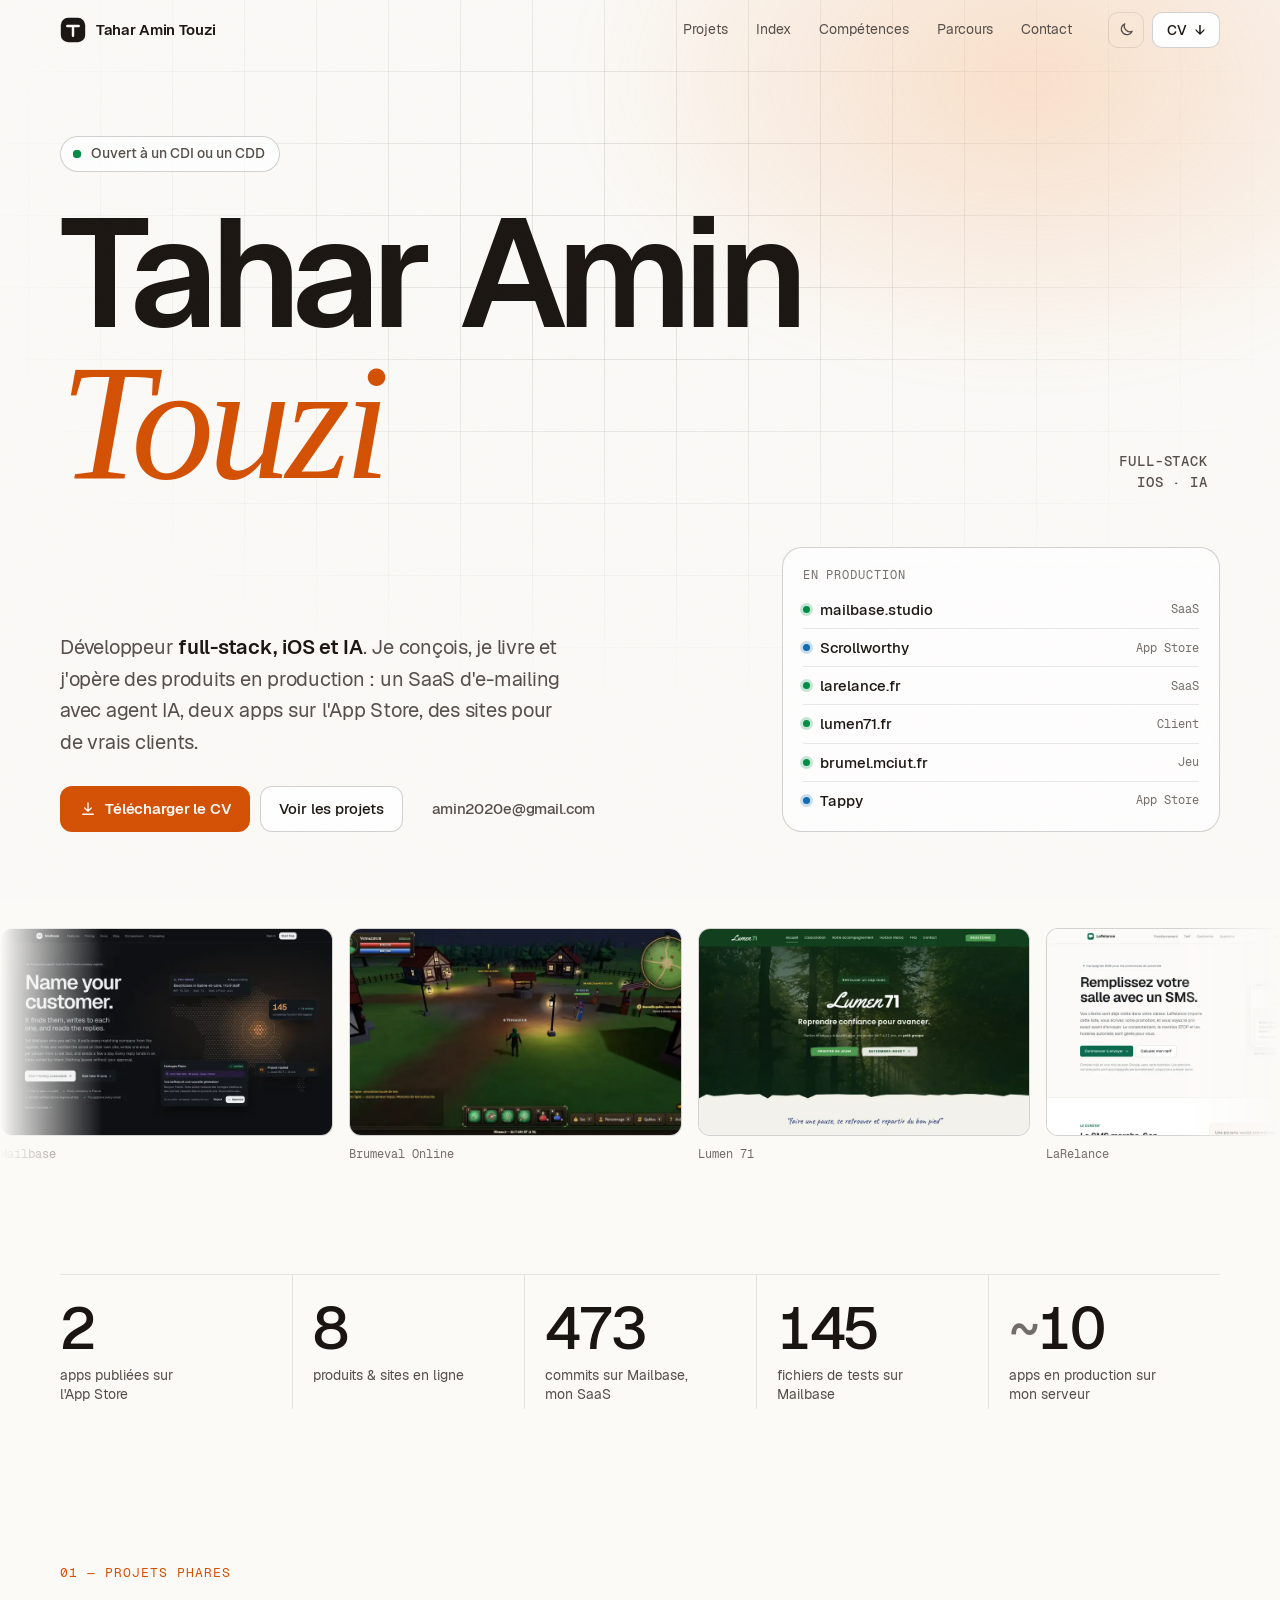
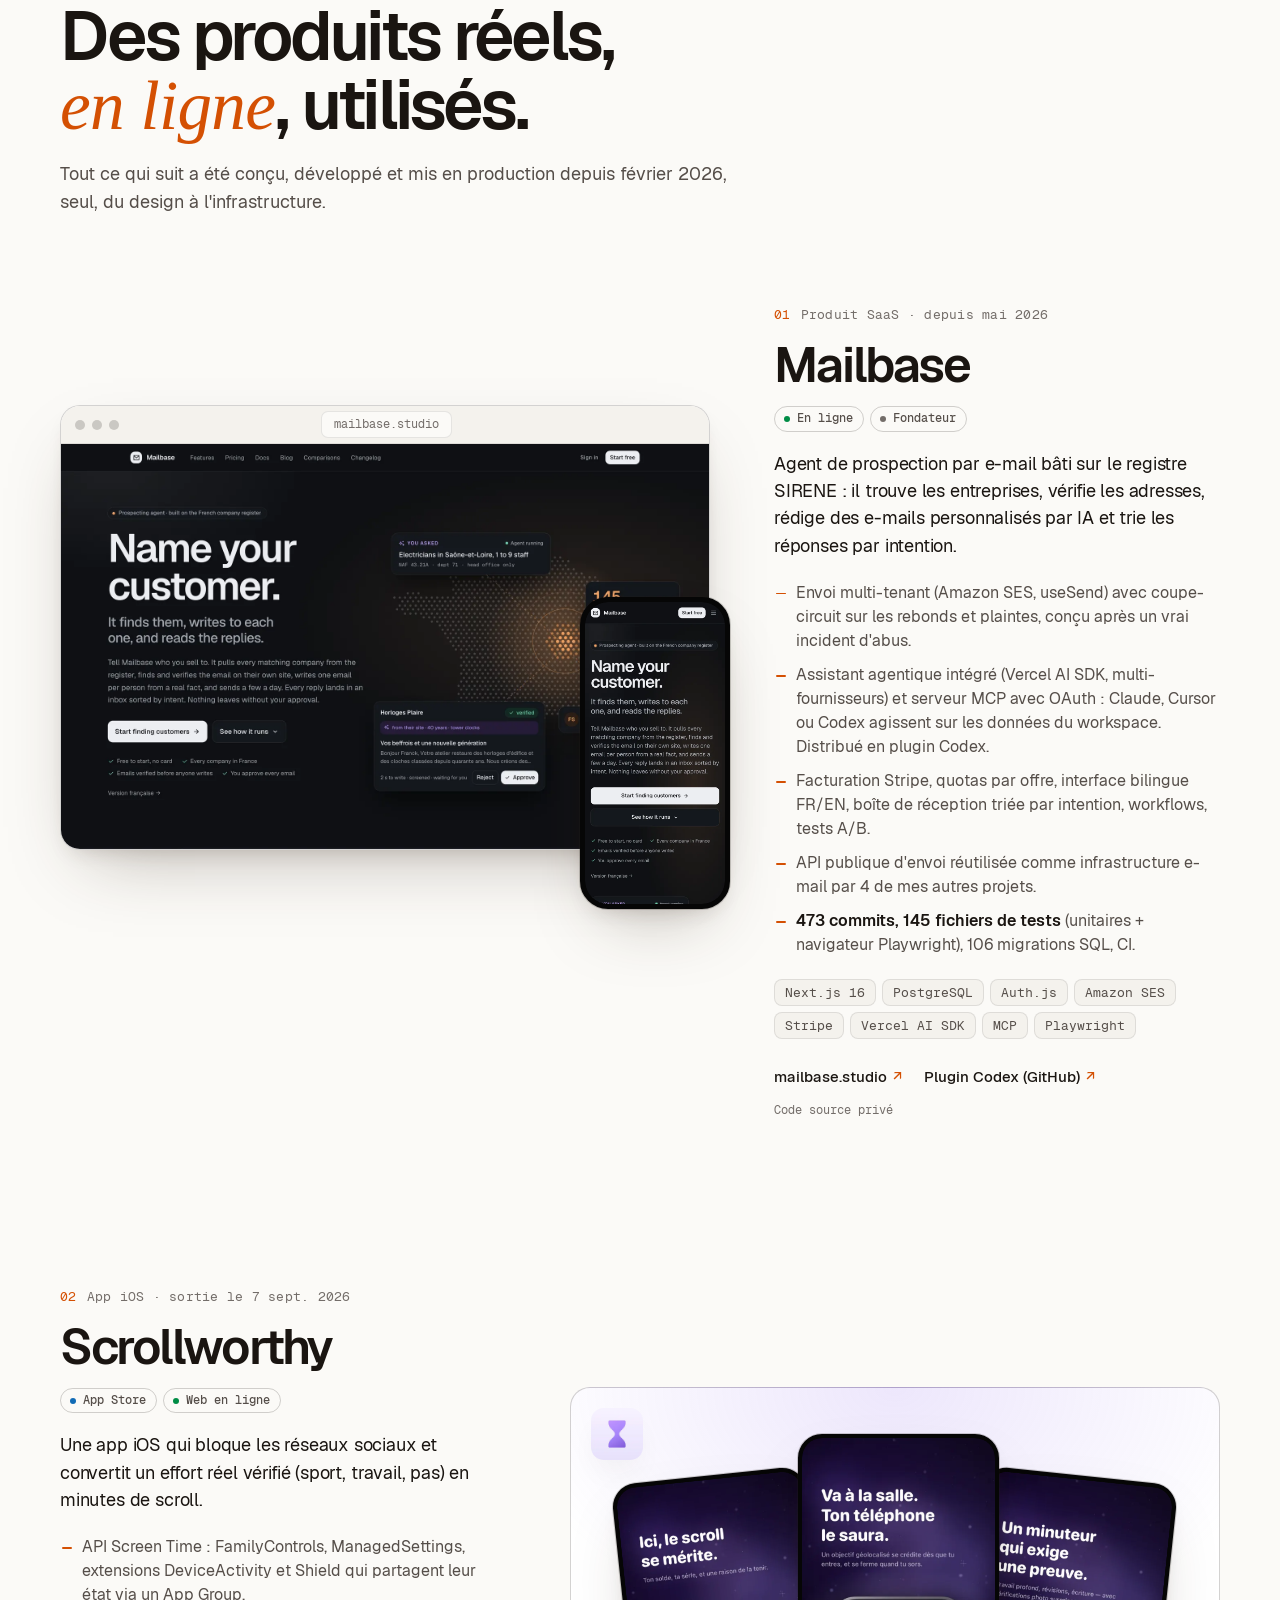
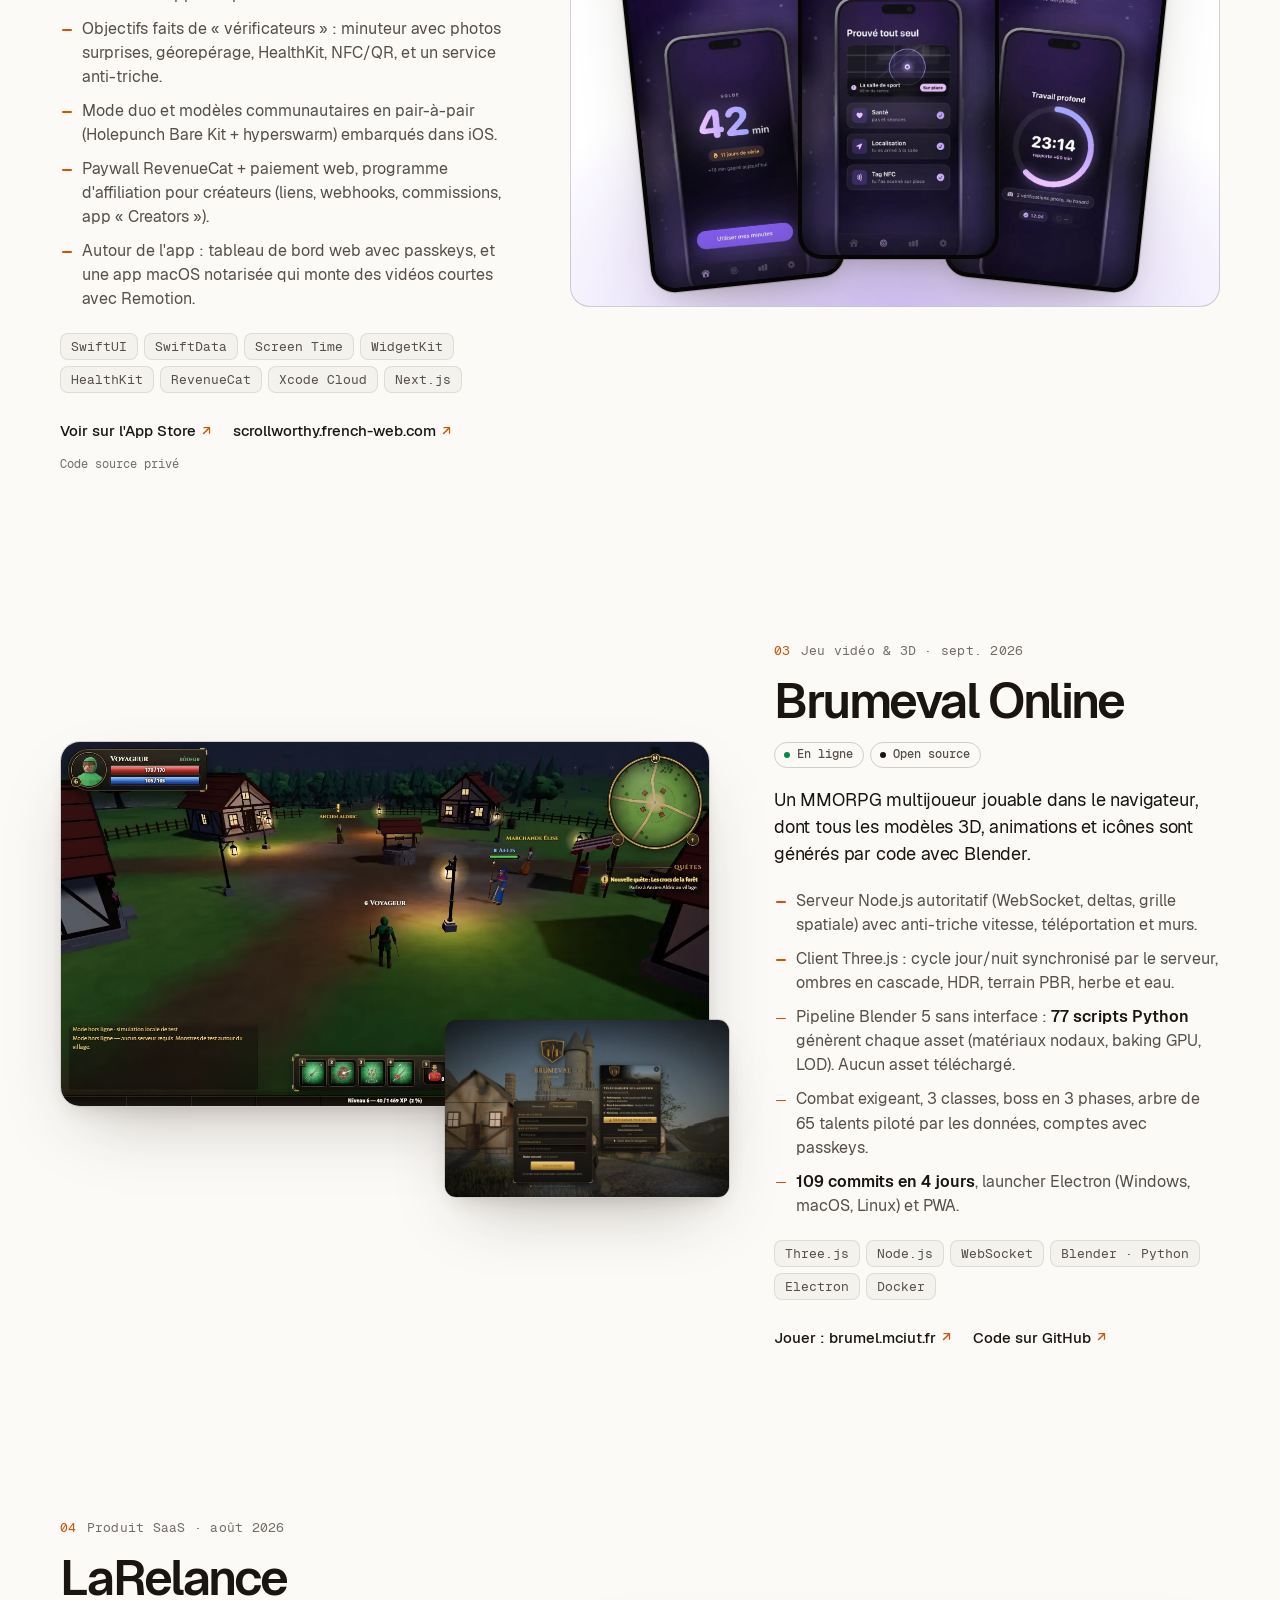
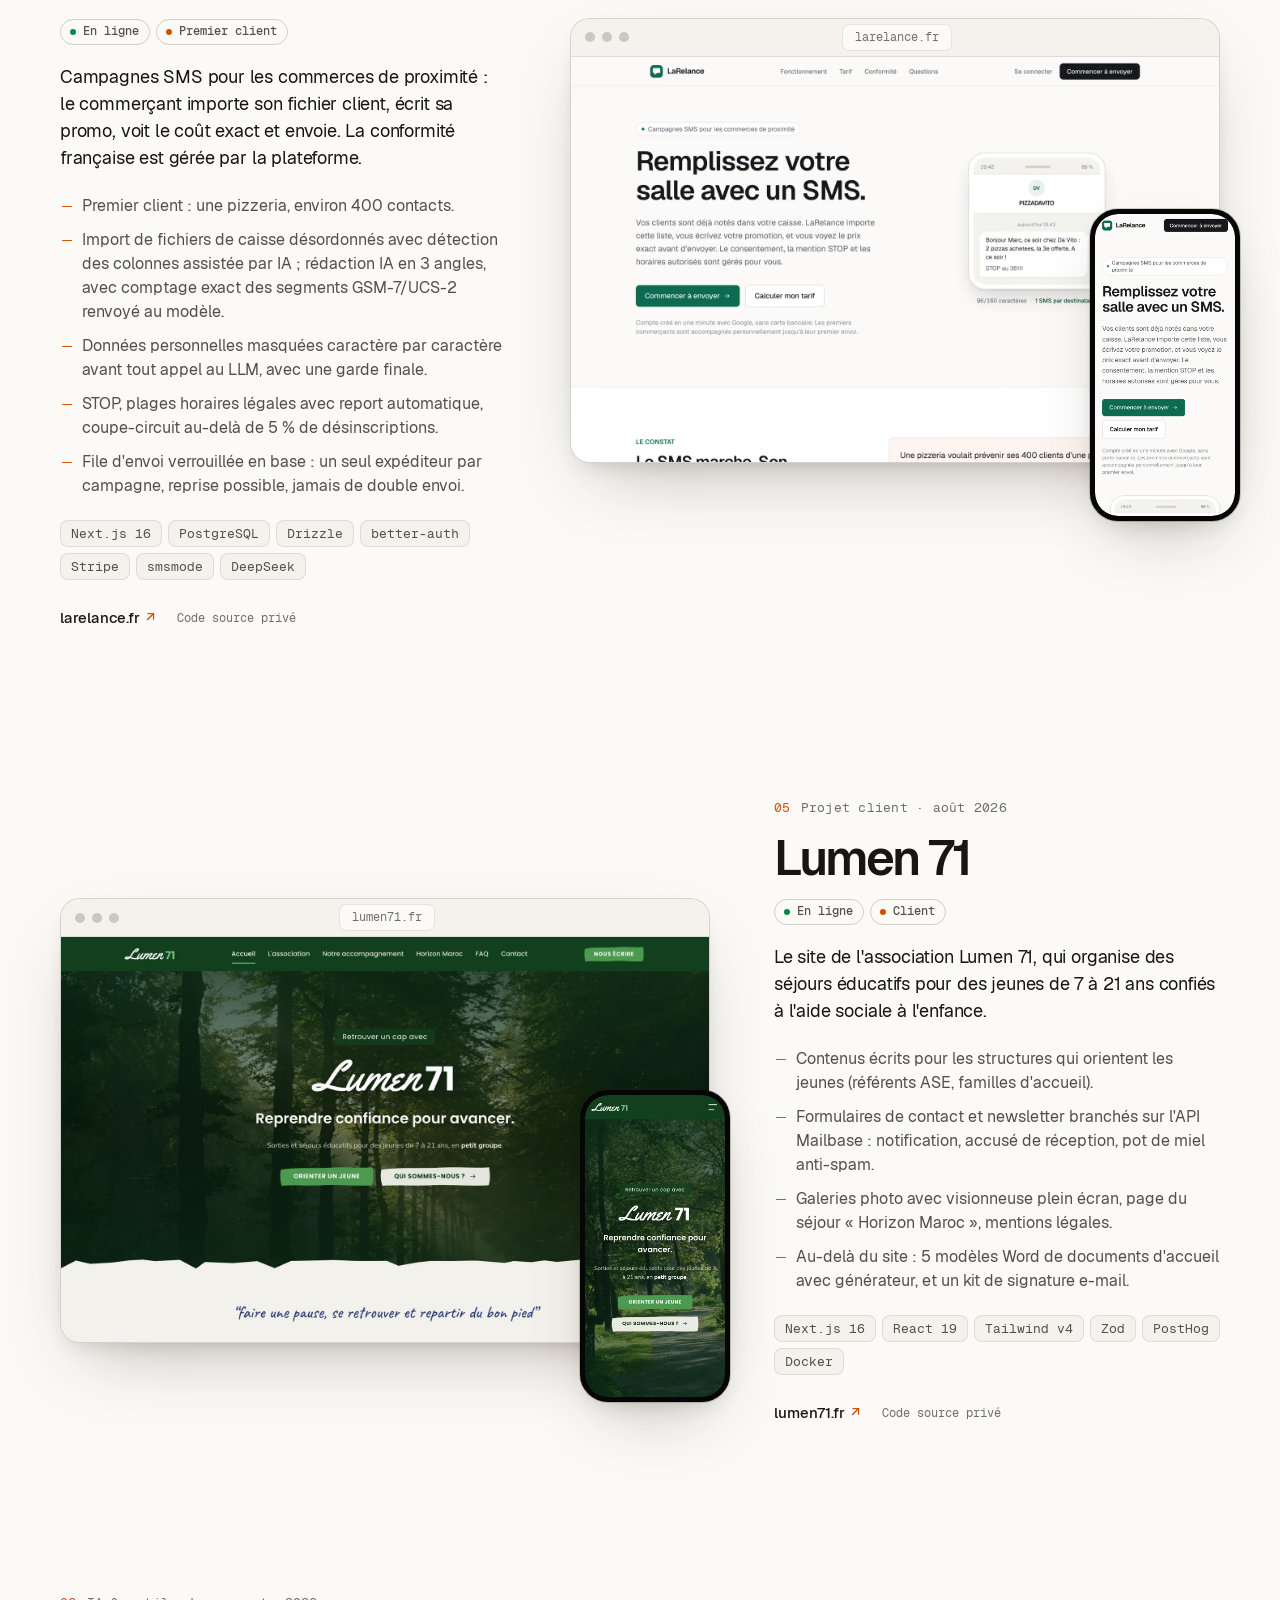
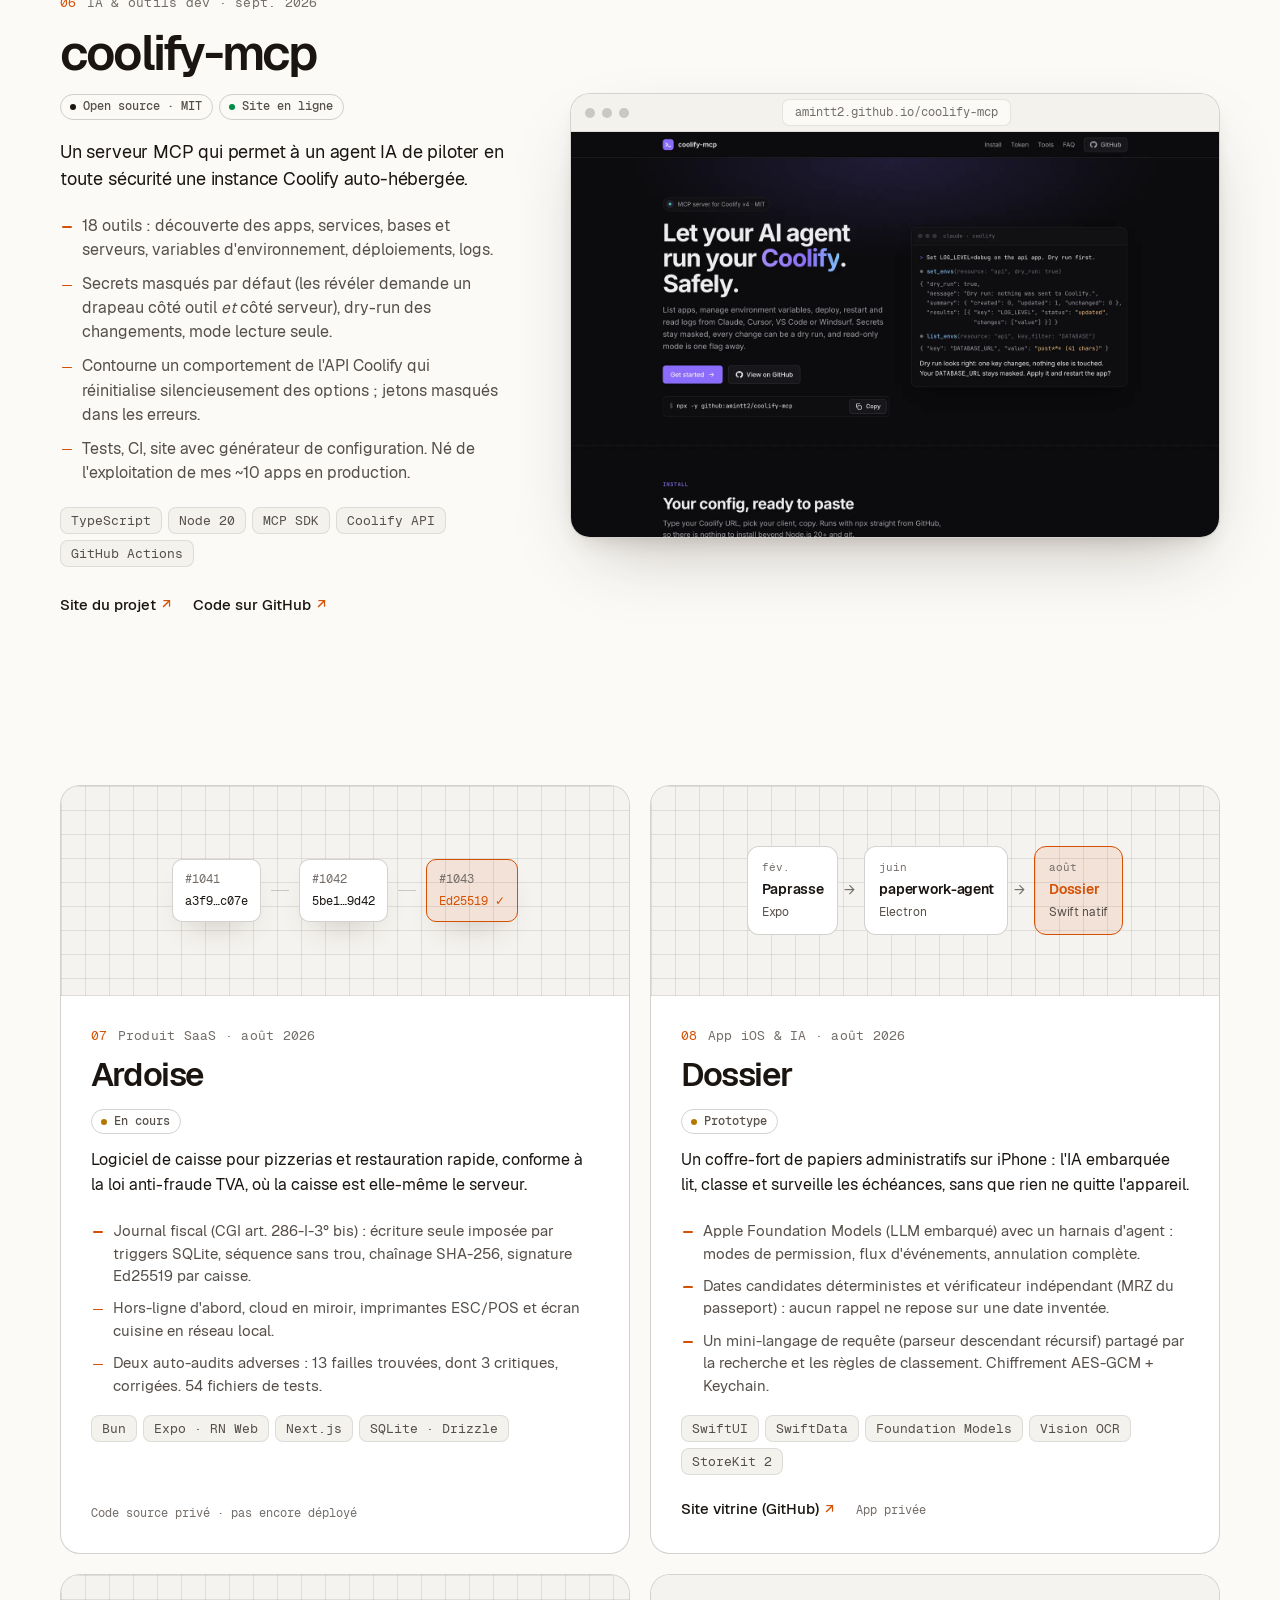
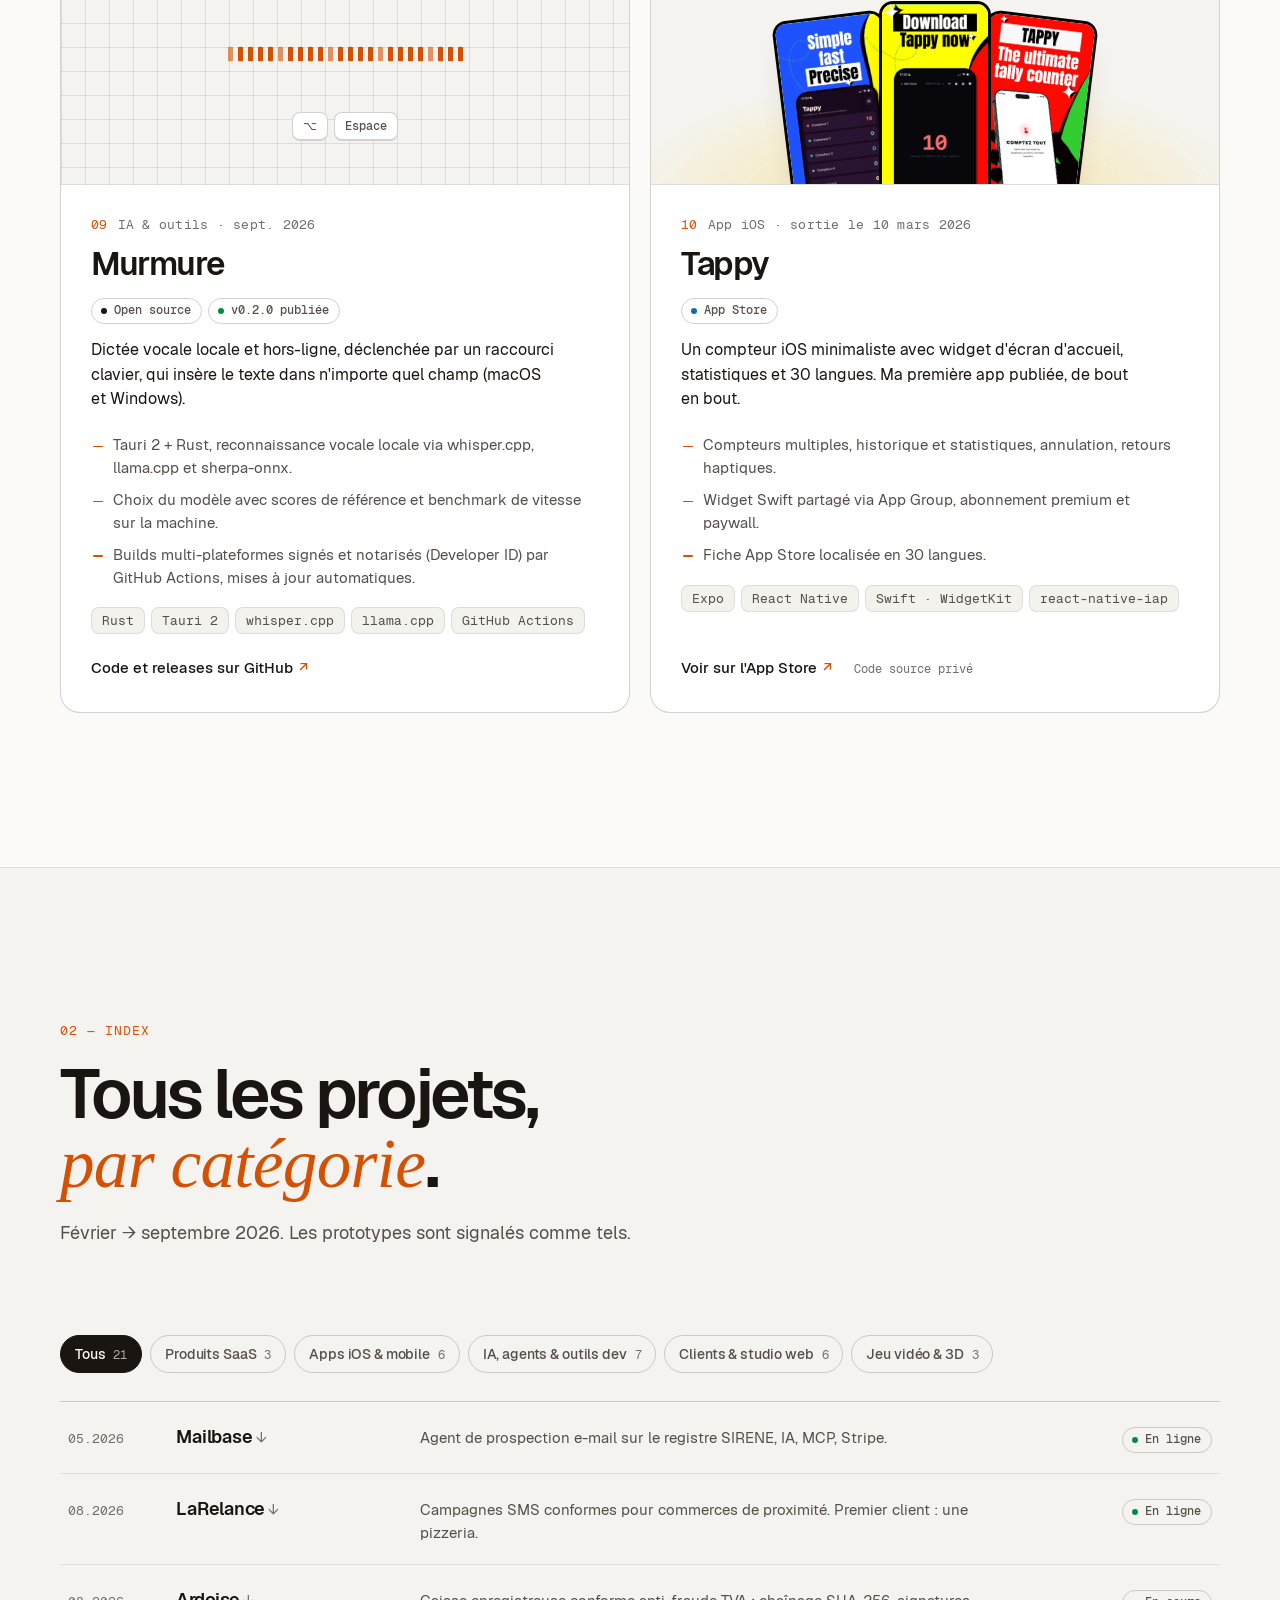
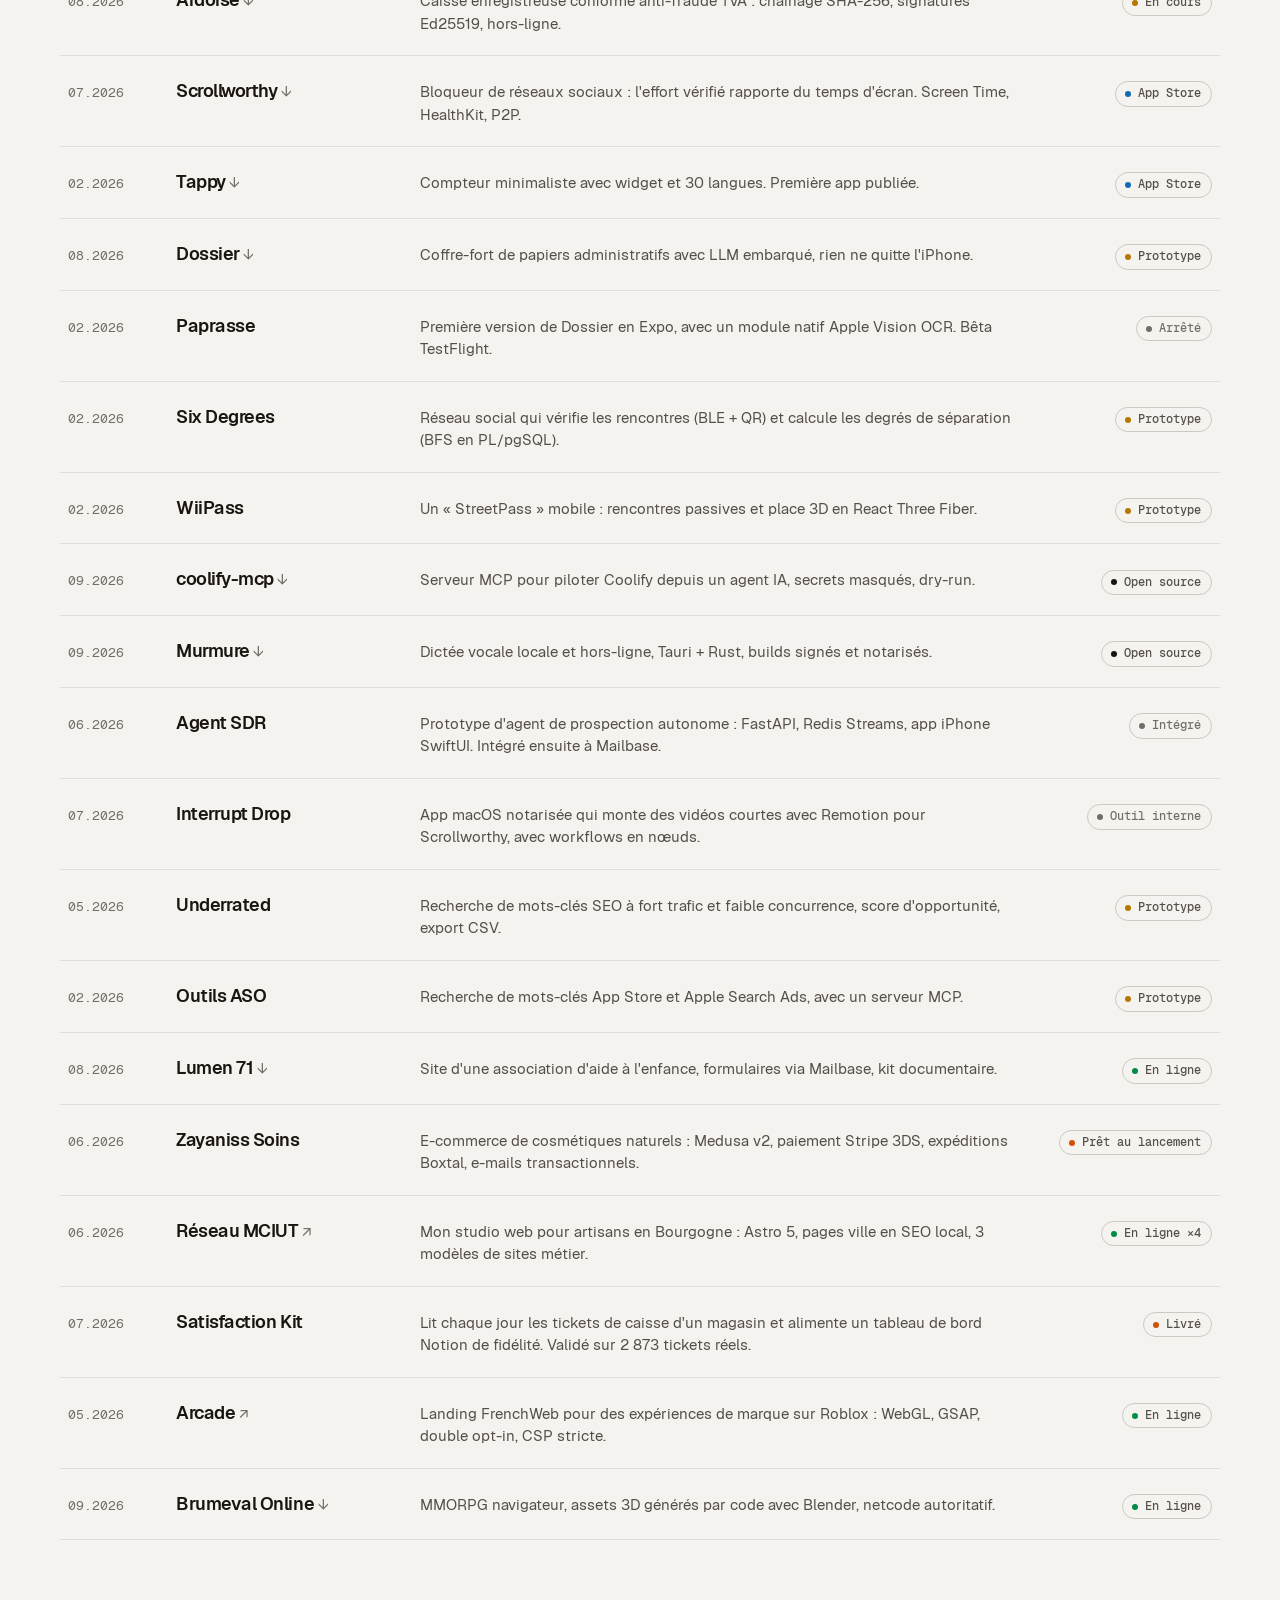
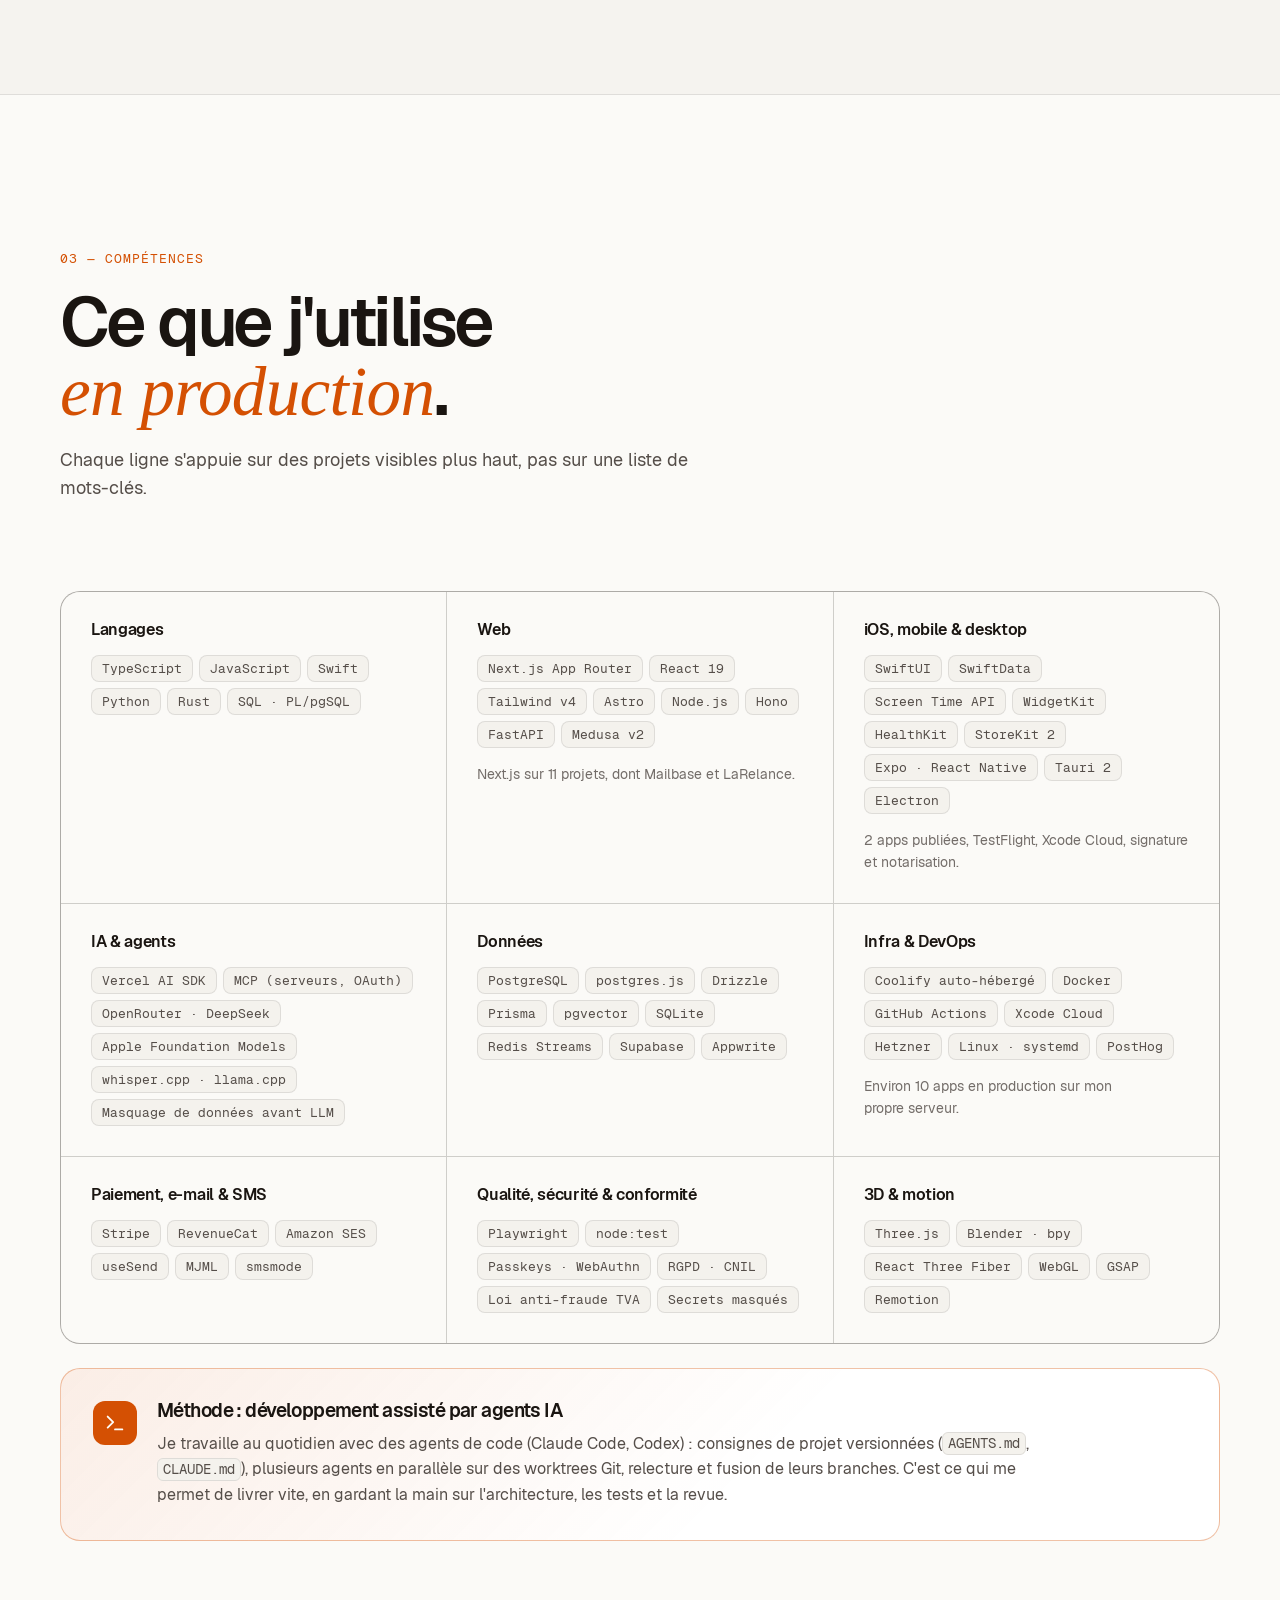
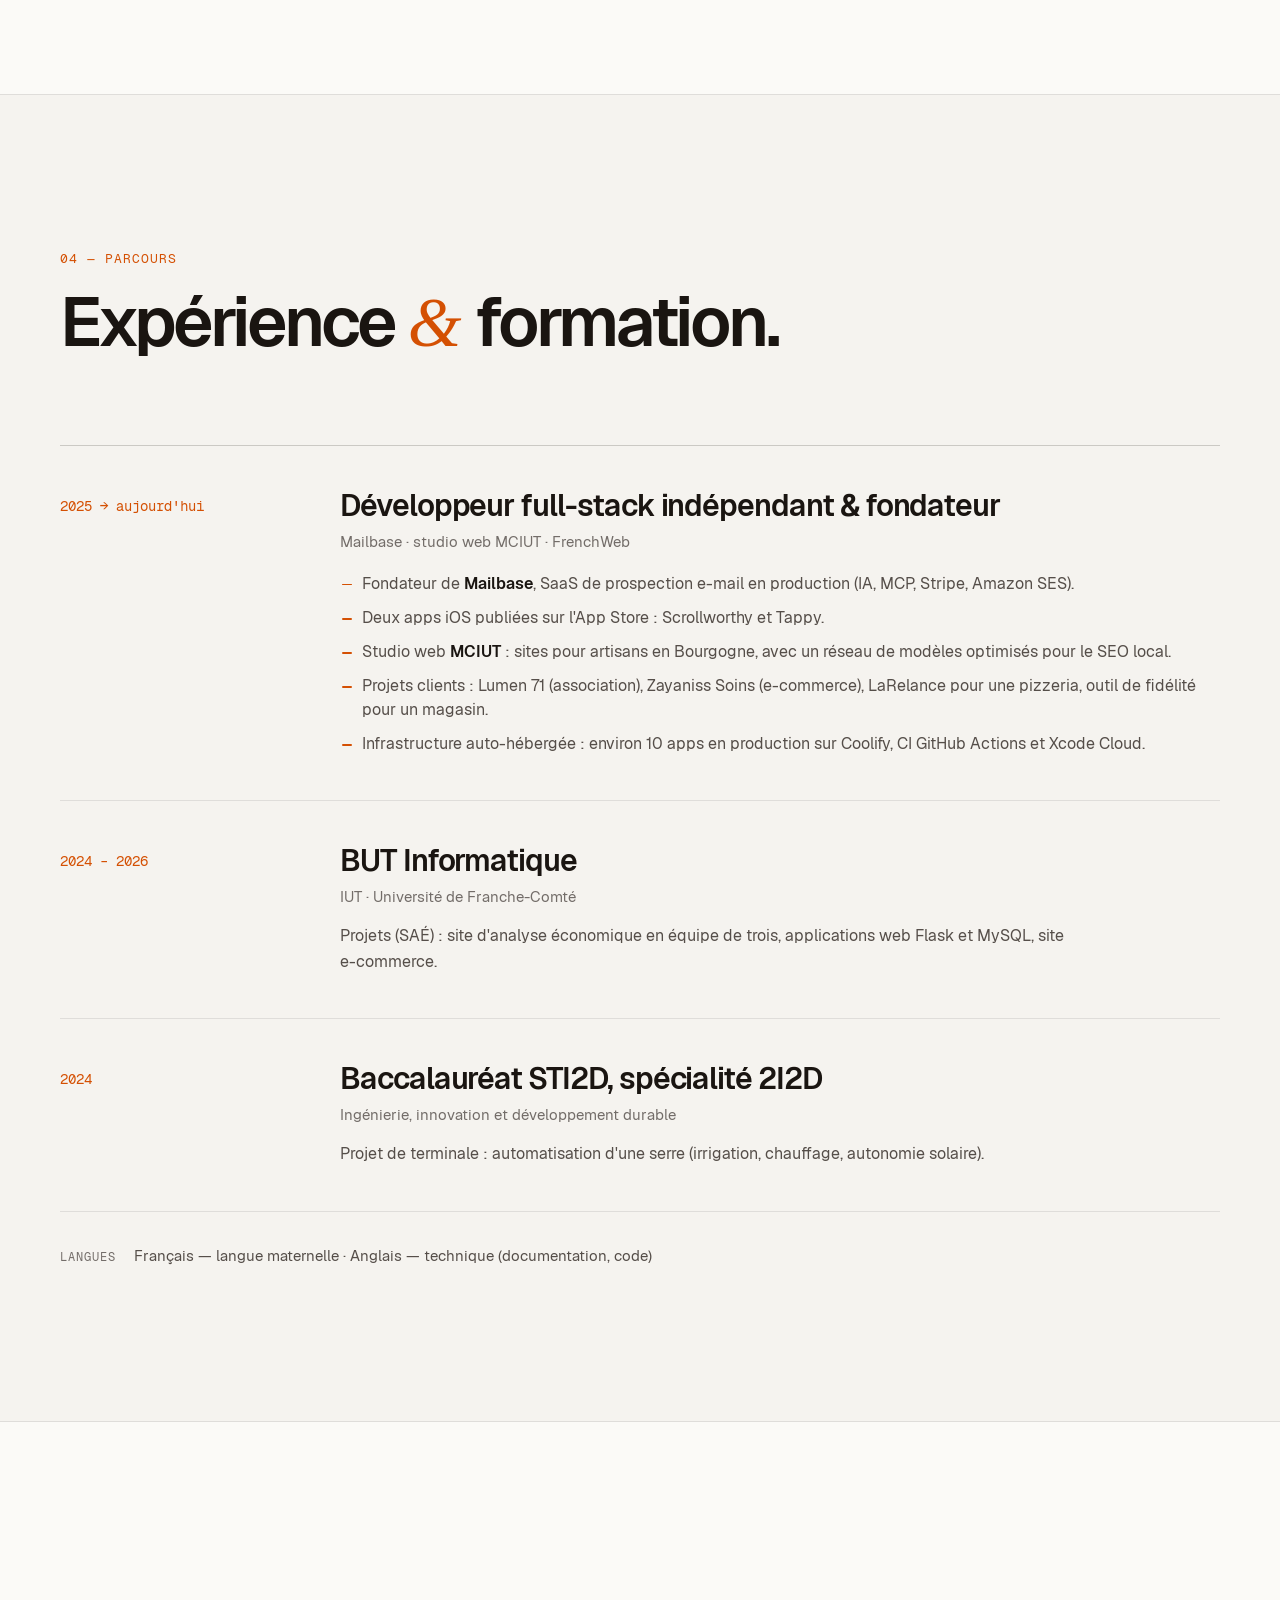
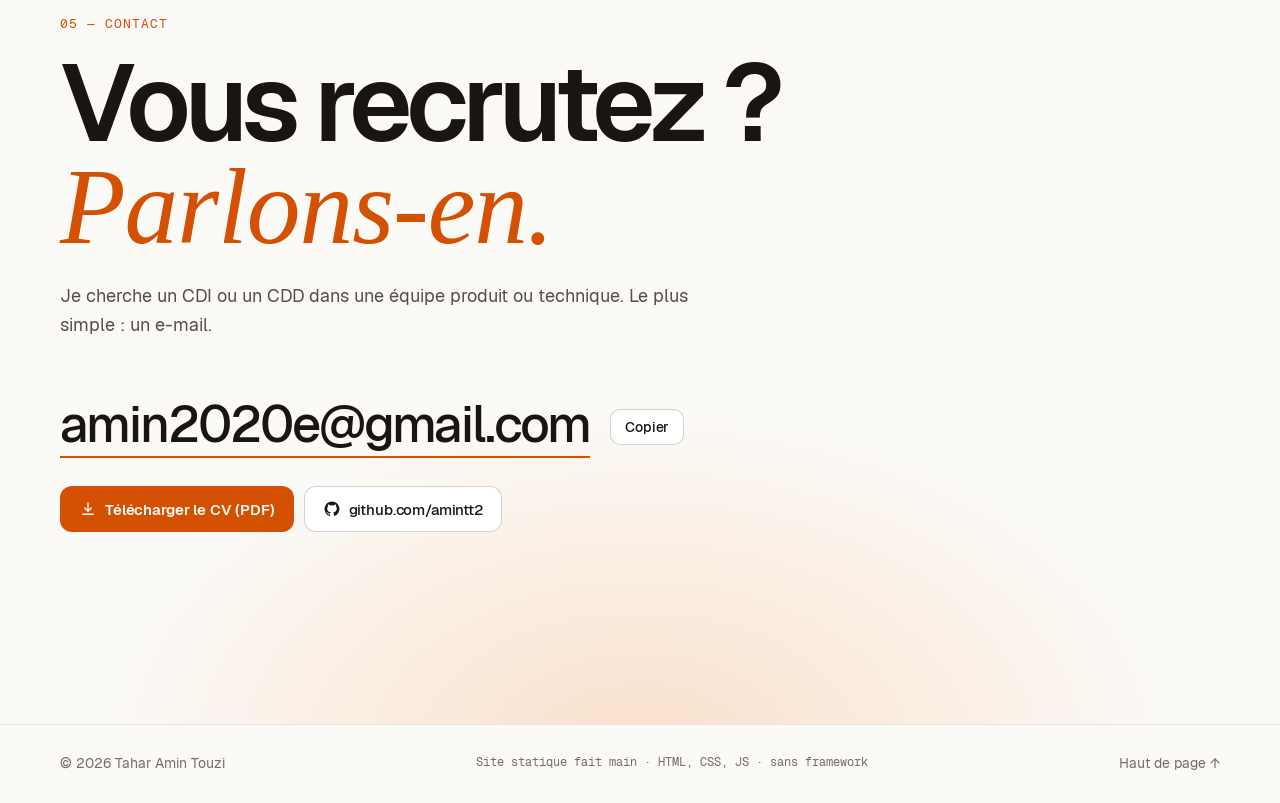
==== index.html @ 03518a91 "Portfolio statique et CV PDF de Tahar Amin Touzi Site une page (HTML/CSS/JS sans framework) : hero, " ====
<!doctype html>
<html lang="fr">
<head>
  <meta charset="utf-8">
  <meta name="viewport" content="width=device-width, initial-scale=1, viewport-fit=cover">
  <title>Tahar Amin Touzi — Développeur Full-Stack · iOS · IA</title>
  <meta name="description" content="Développeur full-stack, iOS et IA. Un SaaS en production (Mailbase), deux apps sur l'App Store, des sites clients en ligne. Ouvert à un CDI ou un CDD.">
  <link rel="canonical" href="https://tahar.french-web.com/">
  <meta name="author" content="Tahar Amin Touzi">
  <meta name="color-scheme" content="dark light">
  <meta name="theme-color" content="#0f0e0d" media="(prefers-color-scheme: dark)">
  <meta name="theme-color" content="#fbfaf7" media="(prefers-color-scheme: light)">

  <meta property="og:type" content="profile">
  <meta property="og:locale" content="fr_FR">
  <meta property="og:site_name" content="Tahar Amin Touzi">
  <meta property="og:title" content="Tahar Amin Touzi — Développeur Full-Stack · iOS · IA">
  <meta property="og:description" content="Un SaaS en production, deux apps sur l'App Store, des sites clients en ligne. Ouvert à un CDI ou un CDD.">
  <meta property="og:url" content="https://tahar.french-web.com/">
  <meta property="og:image" content="https://tahar.french-web.com/assets/og.png">
  <meta property="og:image:width" content="1200">
  <meta property="og:image:height" content="630">
  <meta property="og:image:alt" content="Tahar Amin Touzi, développeur full-stack, iOS et IA">
  <meta property="profile:first_name" content="Tahar Amin">
  <meta property="profile:last_name" content="Touzi">
  <meta name="twitter:card" content="summary_large_image">
  <meta name="twitter:title" content="Tahar Amin Touzi — Développeur Full-Stack · iOS · IA">
  <meta name="twitter:description" content="Un SaaS en production, deux apps sur l'App Store, des sites clients en ligne.">
  <meta name="twitter:image" content="https://tahar.french-web.com/assets/og.png">

  <link rel="icon" href="assets/favicon.svg" type="image/svg+xml">
  <link rel="apple-touch-icon" href="assets/apple-touch-icon.png">

  <link rel="preload" href="assets/fonts/Geist-SemiBold.woff2" as="font" type="font/woff2" crossorigin>
  <link rel="preload" href="assets/fonts/Geist-Regular.woff2" as="font" type="font/woff2" crossorigin>
  <link rel="preload" href="assets/fonts/InstrumentSerif-Italic.woff2" as="font" type="font/woff2" crossorigin>
  <link rel="stylesheet" href="assets/css/style.css">

  <script>
    // Thème : préférence mémorisée (facultative), sinon celle du système.
    (function () {
      try { var t = localStorage.getItem('theme'); if (t === 'light' || t === 'dark') document.documentElement.dataset.theme = t; } catch (e) {}
      document.documentElement.classList.add('js');
    })();
  </script>

  <script type="application/ld+json">
  {
    "@context": "https://schema.org",
    "@type": "Person",
    "name": "Tahar Amin Touzi",
    "jobTitle": "Développeur Full-Stack · iOS · IA",
    "url": "https://tahar.french-web.com/",
    "email": "mailto:amin2020e@gmail.com",
    "image": "https://tahar.french-web.com/assets/og.png",
    "sameAs": ["https://github.com/amintt2"],
    "alumniOf": { "@type": "CollegeOrUniversity", "name": "Université de Franche-Comté" },
    "knowsLanguage": ["fr", "en"],
    "knowsAbout": ["Next.js", "React", "TypeScript", "SwiftUI", "iOS", "PostgreSQL", "Model Context Protocol", "LLM", "Rust", "Tauri", "Three.js", "Stripe", "Docker", "Coolify"]
  }
  </script>
</head>
<body>
  <a class="skip-link" href="#main">Aller au contenu</a>

  <header class="nav" id="top">
    <div class="nav-inner">
      <a class="brand" href="#top" aria-label="Tahar Amin Touzi — haut de page">
        <svg class="brand-mark" viewBox="0 0 32 32" aria-hidden="true"><rect x="1" y="1" width="30" height="30" rx="9"/><path d="M9 11h14M16 11v12"/></svg>
        <span class="brand-name">Tahar Amin Touzi</span>
      </a>
      <nav class="nav-links" aria-label="Navigation principale">
        <a href="#projets">Projets</a>
        <a href="#index">Index</a>
        <a href="#competences">Compétences</a>
        <a href="#parcours">Parcours</a>
        <a href="#contact">Contact</a>
      </nav>
      <div class="nav-actions">
        <button class="icon-btn theme-toggle" type="button" aria-label="Changer de thème" title="Changer de thème">
          <svg class="i-sun" viewBox="0 0 24 24" aria-hidden="true"><circle cx="12" cy="12" r="4"/><path d="M12 2v2M12 20v2M4.9 4.9l1.4 1.4M17.7 17.7l1.4 1.4M2 12h2M20 12h2M4.9 19.1l1.4-1.4M17.7 6.3l1.4-1.4"/></svg>
          <svg class="i-moon" viewBox="0 0 24 24" aria-hidden="true"><path d="M20 14.5A8 8 0 0 1 9.5 4a8 8 0 1 0 10.5 10.5Z"/></svg>
        </button>
        <a class="btn btn-small" href="Tahar-Amin-Touzi-CV.pdf" download>CV <span aria-hidden="true">↓</span></a>
      </div>
    </div>
  </header>

  <main id="main">
    <!-- ============ HERO ============ -->
    <section class="hero" aria-labelledby="hero-title">
      <div class="hero-bg" aria-hidden="true"><div class="hero-grid"></div><div class="hero-glow"></div></div>
      <div class="wrap">
        <p class="eyebrow reveal"><span class="pulse" aria-hidden="true"></span> Ouvert à un CDI ou un CDD</p>
        <h1 class="hero-title" id="hero-title">
          <span class="line"><span class="word">Tahar</span> <span class="word">Amin</span></span>
          <span class="line"><span class="word serif">Touzi</span><span class="hero-role word" aria-hidden="true">Full-Stack<br>iOS · IA</span></span>
        </h1>
        <div class="hero-bottom">
          <div class="hero-copy reveal">
            <p class="lead">Développeur <strong>full-stack, iOS et IA</strong>. Je conçois, je livre et j'opère des produits en production&nbsp;: un SaaS d'e-mailing avec agent IA, deux apps sur l'App&nbsp;Store, des sites pour de vrais clients.</p>
            <div class="cta-row">
              <a class="btn btn-primary" href="Tahar-Amin-Touzi-CV.pdf" download>
                <svg viewBox="0 0 24 24" aria-hidden="true"><path d="M12 4v11m0 0-4.5-4.5M12 15l4.5-4.5M5 19h14"/></svg>
                Télécharger le CV
              </a>
              <a class="btn" href="#projets">Voir les projets</a>
              <a class="btn btn-ghost" href="mailto:amin2020e@gmail.com">amin2020e@gmail.com</a>
            </div>
          </div>
          <aside class="now-card reveal" aria-label="En production actuellement">
            <p class="now-title mono">En production</p>
            <ul class="now-list">
              <li><span class="dot dot-live" aria-hidden="true"></span><a href="https://mailbase.studio" target="_blank" rel="noopener">mailbase.studio</a><span class="now-kind">SaaS</span></li>
              <li><span class="dot dot-store" aria-hidden="true"></span><a href="https://apps.apple.com/fr/app/scrollworthy-bloqueur/id6792513004" target="_blank" rel="noopener">Scrollworthy</a><span class="now-kind">App Store</span></li>
              <li><span class="dot dot-live" aria-hidden="true"></span><a href="https://larelance.fr" target="_blank" rel="noopener">larelance.fr</a><span class="now-kind">SaaS</span></li>
              <li><span class="dot dot-live" aria-hidden="true"></span><a href="https://lumen71.fr" target="_blank" rel="noopener">lumen71.fr</a><span class="now-kind">Client</span></li>
              <li><span class="dot dot-live" aria-hidden="true"></span><a href="https://brumel.mciut.fr" target="_blank" rel="noopener">brumel.mciut.fr</a><span class="now-kind">Jeu</span></li>
              <li><span class="dot dot-store" aria-hidden="true"></span><a href="https://apps.apple.com/fr/app/tally-app-tappy/id6759305108" target="_blank" rel="noopener">Tappy</a><span class="now-kind">App Store</span></li>
            </ul>
          </aside>
        </div>
      </div>

      <!-- Bandeau de vraies captures -->
      <div class="reel" aria-label="Captures de projets en ligne">
        <div class="reel-track">
          <ul class="reel-group">
            <li><figure><img src="assets/shots/thumbs/mailbase.webp" width="800" height="500" alt="Page d'accueil de Mailbase" fetchpriority="high"><figcaption>Mailbase</figcaption></figure></li>
            <li><figure><img src="assets/shots/thumbs/brumeval-village.webp" width="800" height="450" alt="Brumeval Online : le village de nuit"><figcaption>Brumeval Online</figcaption></figure></li>
            <li><figure><img src="assets/shots/thumbs/lumen71.webp" width="800" height="500" alt="Site de l'association Lumen 71"><figcaption>Lumen 71</figcaption></figure></li>
            <li><figure><img src="assets/shots/thumbs/larelance.webp" width="800" height="500" alt="Page d'accueil de LaRelance" loading="lazy"><figcaption>LaRelance</figcaption></figure></li>
            <li><figure><img src="assets/shots/thumbs/coolify-mcp.webp" width="800" height="500" alt="Site de coolify-mcp" loading="lazy"><figcaption>coolify-mcp</figcaption></figure></li>
            <li><figure><img src="assets/shots/thumbs/arcade.webp" width="800" height="500" alt="Landing Arcade by FrenchWeb" loading="lazy"><figcaption>Arcade</figcaption></figure></li>
            <li><figure><img src="assets/shots/thumbs/mciut-electricien.webp" width="800" height="500" alt="Modèle de site pour électricien du réseau MCIUT" loading="lazy"><figcaption>MCIUT · électricien</figcaption></figure></li>
            <li><figure><img src="assets/shots/thumbs/brumeval-launcher.webp" width="800" height="500" alt="Brumeval Online : écran de connexion et launcher" loading="lazy"><figcaption>Brumeval · launcher</figcaption></figure></li>
            <li><figure><img src="assets/shots/thumbs/mciut.webp" width="800" height="500" alt="Site du studio web MCIUT" loading="lazy"><figcaption>MCIUT · studio web</figcaption></figure></li>
          </ul>
        </div>
      </div>
    </section>

    <!-- ============ CHIFFRES ============ -->
    <section class="stats wrap" aria-label="Quelques chiffres">
      <dl class="stats-grid">
        <div class="stat reveal"><dt>apps publiées sur l'App&nbsp;Store</dt><dd data-count="2">2</dd></div>
        <div class="stat reveal"><dt>produits &amp; sites en ligne</dt><dd data-count="8">8</dd></div>
        <div class="stat reveal"><dt>commits sur Mailbase, mon SaaS</dt><dd data-count="473">473</dd></div>
        <div class="stat reveal"><dt>fichiers de tests sur Mailbase</dt><dd data-count="145">145</dd></div>
        <div class="stat reveal"><dt>apps en production sur mon serveur</dt><dd><span class="approx">~</span><span data-count="10">10</span></dd></div>
      </dl>
    </section>

    <!-- ============ PROJETS PHARES ============ -->
    <section class="section" id="projets" aria-labelledby="projets-title">
      <div class="wrap">
        <header class="section-head reveal">
          <p class="kicker mono">01 — Projets phares</p>
          <h2 id="projets-title">Des produits réels, <span class="serif">en ligne</span>, utilisés.</h2>
          <p class="section-sub">Tout ce qui suit a été conçu, développé et mis en production depuis février&nbsp;2026, seul, du design à l'infrastructure.</p>
        </header>

        <!-- Mailbase -->
        <article class="case" id="mailbase" style="--i:0">
          <div class="case-media reveal">
            <div class="browser">
              <div class="browser-bar"><span></span><span></span><span></span><p class="browser-url mono">mailbase.studio</p></div>
              <img src="assets/shots/mailbase.webp" width="1600" height="1000" alt="Page d'accueil de Mailbase : « Name your customer. »" loading="lazy">
            </div>
            <div class="phone phone-float"><img src="assets/shots/mailbase-m.webp" width="540" height="1169" alt="Mailbase sur mobile" loading="lazy"></div>
          </div>
          <div class="case-body reveal">
            <p class="case-meta mono"><span>01</span> Produit SaaS · depuis mai 2026</p>
            <h3 class="case-title">Mailbase</h3>
            <ul class="badges"><li class="badge badge-live">En ligne</li><li class="badge">Fondateur</li></ul>
            <p class="case-pitch">Agent de prospection par e-mail bâti sur le registre SIRENE&nbsp;: il trouve les entreprises, vérifie les adresses, rédige des e-mails personnalisés par IA et trie les réponses par intention.</p>
            <ul class="points">
              <li>Envoi multi-tenant (Amazon SES, useSend) avec coupe-circuit sur les rebonds et plaintes, conçu après un vrai incident d'abus.</li>
              <li>Assistant agentique intégré (Vercel AI SDK, multi-fournisseurs) et serveur MCP avec OAuth&nbsp;: Claude, Cursor ou Codex agissent sur les données du workspace. Distribué en plugin Codex.</li>
              <li>Facturation Stripe, quotas par offre, interface bilingue FR/EN, boîte de réception triée par intention, workflows, tests A/B.</li>
              <li>API publique d'envoi réutilisée comme infrastructure e-mail par 4 de mes autres projets.</li>
              <li><strong>473 commits, 145 fichiers de tests</strong> (unitaires + navigateur Playwright), 106 migrations SQL, CI.</li>
            </ul>
            <ul class="chips" aria-label="Stack"><li>Next.js 16</li><li>PostgreSQL</li><li>Auth.js</li><li>Amazon SES</li><li>Stripe</li><li>Vercel AI SDK</li><li>MCP</li><li>Playwright</li></ul>
            <p class="links">
              <a class="link-arrow" href="https://mailbase.studio" target="_blank" rel="noopener">mailbase.studio</a>
              <a class="link-arrow" href="https://github.com/amintt2/mailbase-codex-plugin" target="_blank" rel="noopener">Plugin Codex (GitHub)</a>
              <span class="private mono">Code source privé</span>
            </p>
          </div>
        </article>

        <!-- Scrollworthy -->
        <article class="case case-flip" id="scrollworthy">
          <div class="case-media reveal">
            <div class="phones-stage tint-violet">
              <div class="phone p-left"><img src="assets/shots/scrollworthy-2.webp" width="540" height="1168" alt="Scrollworthy : « Ici, le scroll se mérite »" loading="lazy"></div>
              <div class="phone p-center"><img src="assets/shots/scrollworthy-1.webp" width="540" height="1168" alt="Scrollworthy : objectif géolocalisé à la salle de sport" loading="lazy"></div>
              <div class="phone p-right"><img src="assets/shots/scrollworthy-4.webp" width="540" height="1168" alt="Scrollworthy : minuteur avec vérifications photo" loading="lazy"></div>
              <img class="app-icon" src="assets/shots/scrollworthy-icon.webp" width="256" height="256" alt="" loading="lazy">
            </div>
          </div>
          <div class="case-body reveal">
            <p class="case-meta mono"><span>02</span> App iOS · sortie le 7&nbsp;sept.&nbsp;2026</p>
            <h3 class="case-title">Scrollworthy</h3>
            <ul class="badges"><li class="badge badge-store">App Store</li><li class="badge badge-live">Web en ligne</li></ul>
            <p class="case-pitch">Une app iOS qui bloque les réseaux sociaux et convertit un effort réel vérifié (sport, travail, pas) en minutes de scroll.</p>
            <ul class="points">
              <li>API Screen Time&nbsp;: FamilyControls, ManagedSettings, extensions DeviceActivity et Shield qui partagent leur état via un App Group.</li>
              <li>Objectifs faits de «&nbsp;vérificateurs&nbsp;»&nbsp;: minuteur avec photos surprises, géorepérage, HealthKit, NFC/QR, et un service anti-triche.</li>
              <li>Mode duo et modèles communautaires en pair-à-pair (Holepunch Bare Kit + hyperswarm) embarqués dans iOS.</li>
              <li>Paywall RevenueCat + paiement web, programme d'affiliation pour créateurs (liens, webhooks, commissions, app «&nbsp;Creators&nbsp;»).</li>
              <li>Autour de l'app&nbsp;: tableau de bord web avec passkeys, et une app macOS notarisée qui monte des vidéos courtes avec Remotion.</li>
            </ul>
            <ul class="chips" aria-label="Stack"><li>SwiftUI</li><li>SwiftData</li><li>Screen Time</li><li>WidgetKit</li><li>HealthKit</li><li>RevenueCat</li><li>Xcode Cloud</li><li>Next.js</li></ul>
            <p class="links">
              <a class="link-arrow" href="https://apps.apple.com/fr/app/scrollworthy-bloqueur/id6792513004" target="_blank" rel="noopener">Voir sur l'App Store</a>
              <a class="link-arrow" href="https://scrollworthy.french-web.com" target="_blank" rel="noopener">scrollworthy.french-web.com</a>
              <span class="private mono">Code source privé</span>
            </p>
          </div>
        </article>

        <!-- Brumeval -->
        <article class="case" id="brumeval">
          <div class="case-media reveal">
            <div class="game-stack">
              <figure class="shot shot-main"><img src="assets/shots/brumeval-village.webp" width="1280" height="720" alt="Brumeval Online : le village éclairé de nuit, interface de jeu" loading="lazy"></figure>
              <figure class="shot shot-inset"><img src="assets/shots/brumeval-launcher.webp" width="1440" height="900" alt="Brumeval Online : création de compte et téléchargement du launcher" loading="lazy"></figure>
            </div>
          </div>
          <div class="case-body reveal">
            <p class="case-meta mono"><span>03</span> Jeu vidéo &amp; 3D · sept. 2026</p>
            <h3 class="case-title">Brumeval Online</h3>
            <ul class="badges"><li class="badge badge-live">En ligne</li><li class="badge badge-oss">Open source</li></ul>
            <p class="case-pitch">Un MMORPG multijoueur jouable dans le navigateur, dont tous les modèles 3D, animations et icônes sont générés par code avec Blender.</p>
            <ul class="points">
              <li>Serveur Node.js autoritatif (WebSocket, deltas, grille spatiale) avec anti-triche vitesse, téléportation et murs.</li>
              <li>Client Three.js&nbsp;: cycle jour/nuit synchronisé par le serveur, ombres en cascade, HDR, terrain PBR, herbe et eau.</li>
              <li>Pipeline Blender 5 sans interface&nbsp;: <strong>77 scripts Python</strong> génèrent chaque asset (matériaux nodaux, baking GPU, LOD). Aucun asset téléchargé.</li>
              <li>Combat exigeant, 3 classes, boss en 3 phases, arbre de 65 talents piloté par les données, comptes avec passkeys.</li>
              <li><strong>109 commits en 4 jours</strong>, launcher Electron (Windows, macOS, Linux) et PWA.</li>
            </ul>
            <ul class="chips" aria-label="Stack"><li>Three.js</li><li>Node.js</li><li>WebSocket</li><li>Blender · Python</li><li>Electron</li><li>Docker</li></ul>
            <p class="links">
              <a class="link-arrow" href="https://brumel.mciut.fr" target="_blank" rel="noopener">Jouer : brumel.mciut.fr</a>
              <a class="link-arrow" href="https://github.com/amintt2/brumeval-online" target="_blank" rel="noopener">Code sur GitHub</a>
            </p>
          </div>
        </article>

        <!-- LaRelance -->
        <article class="case case-flip" id="larelance">
          <div class="case-media reveal">
            <div class="browser">
              <div class="browser-bar"><span></span><span></span><span></span><p class="browser-url mono">larelance.fr</p></div>
              <img src="assets/shots/larelance.webp" width="1600" height="1000" alt="Page d'accueil de LaRelance : « Remplissez votre salle avec un SMS. »" loading="lazy">
            </div>
            <div class="phone phone-float"><img src="assets/shots/larelance-m.webp" width="540" height="1169" alt="LaRelance sur mobile" loading="lazy"></div>
          </div>
          <div class="case-body reveal">
            <p class="case-meta mono"><span>04</span> Produit SaaS · août 2026</p>
            <h3 class="case-title">LaRelance</h3>
            <ul class="badges"><li class="badge badge-live">En ligne</li><li class="badge badge-client">Premier client</li></ul>
            <p class="case-pitch">Campagnes SMS pour les commerces de proximité&nbsp;: le commerçant importe son fichier client, écrit sa promo, voit le coût exact et envoie. La conformité française est gérée par la plateforme.</p>
            <ul class="points">
              <li>Premier client&nbsp;: une pizzeria, environ 400 contacts.</li>
              <li>Import de fichiers de caisse désordonnés avec détection des colonnes assistée par IA&nbsp;; rédaction IA en 3 angles, avec comptage exact des segments GSM-7/UCS-2 renvoyé au modèle.</li>
              <li>Données personnelles masquées caractère par caractère avant tout appel au LLM, avec une garde finale.</li>
              <li>STOP, plages horaires légales avec report automatique, coupe-circuit au-delà de 5&nbsp;% de désinscriptions.</li>
              <li>File d'envoi verrouillée en base&nbsp;: un seul expéditeur par campagne, reprise possible, jamais de double envoi.</li>
            </ul>
            <ul class="chips" aria-label="Stack"><li>Next.js 16</li><li>PostgreSQL</li><li>Drizzle</li><li>better-auth</li><li>Stripe</li><li>smsmode</li><li>DeepSeek</li></ul>
            <p class="links">
              <a class="link-arrow" href="https://larelance.fr" target="_blank" rel="noopener">larelance.fr</a>
              <span class="private mono">Code source privé</span>
            </p>
          </div>
        </article>

        <!-- Lumen 71 -->
        <article class="case" id="lumen71">
          <div class="case-media reveal">
            <div class="browser">
              <div class="browser-bar"><span></span><span></span><span></span><p class="browser-url mono">lumen71.fr</p></div>
              <img src="assets/shots/lumen71.webp" width="1600" height="1000" alt="Site de Lumen 71 : « Reprendre confiance pour avancer. »" loading="lazy">
            </div>
            <div class="phone phone-float"><img src="assets/shots/lumen71-m.webp" width="540" height="1169" alt="Site de Lumen 71 sur mobile" loading="lazy"></div>
          </div>
          <div class="case-body reveal">
            <p class="case-meta mono"><span>05</span> Projet client · août 2026</p>
            <h3 class="case-title">Lumen 71</h3>
            <ul class="badges"><li class="badge badge-live">En ligne</li><li class="badge badge-client">Client</li></ul>
            <p class="case-pitch">Le site de l'association Lumen 71, qui organise des séjours éducatifs pour des jeunes de 7 à 21 ans confiés à l'aide sociale à l'enfance.</p>
            <ul class="points">
              <li>Contenus écrits pour les structures qui orientent les jeunes (référents ASE, familles d'accueil).</li>
              <li>Formulaires de contact et newsletter branchés sur l'API Mailbase&nbsp;: notification, accusé de réception, pot de miel anti-spam.</li>
              <li>Galeries photo avec visionneuse plein écran, page du séjour «&nbsp;Horizon Maroc&nbsp;», mentions légales.</li>
              <li>Au-delà du site&nbsp;: 5 modèles Word de documents d'accueil avec générateur, et un kit de signature e-mail.</li>
            </ul>
            <ul class="chips" aria-label="Stack"><li>Next.js 16</li><li>React 19</li><li>Tailwind v4</li><li>Zod</li><li>PostHog</li><li>Docker</li></ul>
            <p class="links">
              <a class="link-arrow" href="https://lumen71.fr" target="_blank" rel="noopener">lumen71.fr</a>
              <span class="private mono">Code source privé</span>
            </p>
          </div>
        </article>

        <!-- coolify-mcp -->
        <article class="case case-flip" id="coolify-mcp">
          <div class="case-media reveal">
            <div class="browser">
              <div class="browser-bar"><span></span><span></span><span></span><p class="browser-url mono">amintt2.github.io/coolify-mcp</p></div>
              <img src="assets/shots/coolify-mcp.webp" width="1600" height="1000" alt="Site de coolify-mcp : « Let your AI agent run your Coolify. Safely. »" loading="lazy">
            </div>
          </div>
          <div class="case-body reveal">
            <p class="case-meta mono"><span>06</span> IA &amp; outils dev · sept. 2026</p>
            <h3 class="case-title">coolify-mcp</h3>
            <ul class="badges"><li class="badge badge-oss">Open source · MIT</li><li class="badge badge-live">Site en ligne</li></ul>
            <p class="case-pitch">Un serveur MCP qui permet à un agent IA de piloter en toute sécurité une instance Coolify auto-hébergée.</p>
            <ul class="points">
              <li>18 outils&nbsp;: découverte des apps, services, bases et serveurs, variables d'environnement, déploiements, logs.</li>
              <li>Secrets masqués par défaut (les révéler demande un drapeau côté outil <em>et</em> côté serveur), dry-run des changements, mode lecture seule.</li>
              <li>Contourne un comportement de l'API Coolify qui réinitialise silencieusement des options&nbsp;; jetons masqués dans les erreurs.</li>
              <li>Tests, CI, site avec générateur de configuration. Né de l'exploitation de mes ~10 apps en production.</li>
            </ul>
            <ul class="chips" aria-label="Stack"><li>TypeScript</li><li>Node 20</li><li>MCP SDK</li><li>Coolify API</li><li>GitHub Actions</li></ul>
            <p class="links">
              <a class="link-arrow" href="https://amintt2.github.io/coolify-mcp/" target="_blank" rel="noopener">Site du projet</a>
              <a class="link-arrow" href="https://github.com/amintt2/coolify-mcp" target="_blank" rel="noopener">Code sur GitHub</a>
            </p>
          </div>
        </article>

        <!-- Projets phares compacts -->
        <div class="minis">
          <article class="mini reveal" id="ardoise">
            <div class="mini-visual chain" aria-hidden="true">
              <div class="block"><span class="mono">#1041</span><span class="mono h">a3f9…c07e</span></div>
              <div class="link-line"></div>
              <div class="block"><span class="mono">#1042</span><span class="mono h">5be1…9d42</span></div>
              <div class="link-line"></div>
              <div class="block block-accent"><span class="mono">#1043</span><span class="mono h">Ed25519 ✓</span></div>
            </div>
            <div class="mini-body">
              <p class="case-meta mono"><span>07</span> Produit SaaS · août 2026</p>
              <h3>Ardoise</h3>
              <ul class="badges"><li class="badge badge-wip">En cours</li></ul>
              <p>Logiciel de caisse pour pizzerias et restauration rapide, conforme à la loi anti-fraude TVA, où la caisse est elle-même le serveur.</p>
              <ul class="points">
                <li>Journal fiscal (CGI art.&nbsp;286-I-3° bis)&nbsp;: écriture seule imposée par triggers SQLite, séquence sans trou, chaînage SHA-256, signature Ed25519 par caisse.</li>
                <li>Hors-ligne d'abord, cloud en miroir, imprimantes ESC/POS et écran cuisine en réseau local.</li>
                <li>Deux auto-audits adverses&nbsp;: 13 failles trouvées, dont 3 critiques, corrigées. 54 fichiers de tests.</li>
              </ul>
              <ul class="chips"><li>Bun</li><li>Expo · RN Web</li><li>Next.js</li><li>SQLite · Drizzle</li></ul>
              <p class="links"><span class="private mono">Code source privé · pas encore déployé</span></p>
            </div>
          </article>

          <article class="mini reveal" id="dossier">
            <div class="mini-visual lineage" aria-hidden="true">
              <div class="step"><span class="mono">fév.</span><strong>Paprasse</strong><em>Expo</em></div>
              <div class="step"><span class="mono">juin</span><strong>paperwork-agent</strong><em>Electron</em></div>
              <div class="step step-accent"><span class="mono">août</span><strong>Dossier</strong><em>Swift natif</em></div>
            </div>
            <div class="mini-body">
              <p class="case-meta mono"><span>08</span> App iOS &amp; IA · août 2026</p>
              <h3>Dossier</h3>
              <ul class="badges"><li class="badge badge-wip">Prototype</li></ul>
              <p>Un coffre-fort de papiers administratifs sur iPhone&nbsp;: l'IA embarquée lit, classe et surveille les échéances, sans que rien ne quitte l'appareil.</p>
              <ul class="points">
                <li>Apple Foundation Models (LLM embarqué) avec un harnais d'agent&nbsp;: modes de permission, flux d'événements, annulation complète.</li>
                <li>Dates candidates déterministes et vérificateur indépendant (MRZ du passeport)&nbsp;: aucun rappel ne repose sur une date inventée.</li>
                <li>Un mini-langage de requête (parseur descendant récursif) partagé par la recherche et les règles de classement. Chiffrement AES-GCM + Keychain.</li>
              </ul>
              <ul class="chips"><li>SwiftUI</li><li>SwiftData</li><li>Foundation Models</li><li>Vision OCR</li><li>StoreKit 2</li></ul>
              <p class="links"><a class="link-arrow" href="https://github.com/amintt2/dossier" target="_blank" rel="noopener">Site vitrine (GitHub)</a><span class="private mono">App privée</span></p>
            </div>
          </article>

          <article class="mini reveal" id="murmure">
            <div class="mini-visual wave" aria-hidden="true">
              <div class="bars"><i></i><i></i><i></i><i></i><i></i><i></i><i></i><i></i><i></i><i></i><i></i><i></i><i></i><i></i><i></i><i></i><i></i><i></i><i></i><i></i><i></i><i></i><i></i><i></i></div>
              <p class="kbd mono"><kbd>⌥</kbd><kbd>Espace</kbd></p>
            </div>
            <div class="mini-body">
              <p class="case-meta mono"><span>09</span> IA &amp; outils · sept. 2026</p>
              <h3>Murmure</h3>
              <ul class="badges"><li class="badge badge-oss">Open source</li><li class="badge badge-live">v0.2.0 publiée</li></ul>
              <p>Dictée vocale locale et hors-ligne, déclenchée par un raccourci clavier, qui insère le texte dans n'importe quel champ (macOS et Windows).</p>
              <ul class="points">
                <li>Tauri 2 + Rust, reconnaissance vocale locale via whisper.cpp, llama.cpp et sherpa-onnx.</li>
                <li>Choix du modèle avec scores de référence et benchmark de vitesse sur la machine.</li>
                <li>Builds multi-plateformes signés et notarisés (Developer ID) par GitHub Actions, mises à jour automatiques.</li>
              </ul>
              <ul class="chips"><li>Rust</li><li>Tauri 2</li><li>whisper.cpp</li><li>llama.cpp</li><li>GitHub Actions</li></ul>
              <p class="links"><a class="link-arrow" href="https://github.com/amintt2/murmure" target="_blank" rel="noopener">Code et releases sur GitHub</a></p>
            </div>
          </article>

          <article class="mini reveal" id="tappy">
            <div class="mini-visual phones-mini tint-sun" aria-hidden="true">
              <img src="assets/shots/tappy-2.webp" width="540" height="1168" alt="" loading="lazy">
              <img src="assets/shots/tappy-3.webp" width="540" height="1168" alt="" loading="lazy">
              <img src="assets/shots/tappy-1.webp" width="540" height="1168" alt="" loading="lazy">
            </div>
            <div class="mini-body">
              <p class="case-meta mono"><span>10</span> App iOS · sortie le 10&nbsp;mars&nbsp;2026</p>
              <h3>Tappy</h3>
              <ul class="badges"><li class="badge badge-store">App Store</li></ul>
              <p>Un compteur iOS minimaliste avec widget d'écran d'accueil, statistiques et 30 langues. Ma première app publiée, de bout en bout.</p>
              <ul class="points">
                <li>Compteurs multiples, historique et statistiques, annulation, retours haptiques.</li>
                <li>Widget Swift partagé via App Group, abonnement premium et paywall.</li>
                <li>Fiche App Store localisée en 30 langues.</li>
              </ul>
              <ul class="chips"><li>Expo</li><li>React Native</li><li>Swift · WidgetKit</li><li>react-native-iap</li></ul>
              <p class="links"><a class="link-arrow" href="https://apps.apple.com/fr/app/tally-app-tappy/id6759305108" target="_blank" rel="noopener">Voir sur l'App Store</a><span class="private mono">Code source privé</span></p>
            </div>
          </article>
        </div>
      </div>
    </section>

    <!-- ============ INDEX ============ -->
    <section class="section section-alt" id="index" aria-labelledby="index-title">
      <div class="wrap">
        <header class="section-head reveal">
          <p class="kicker mono">02 — Index</p>
          <h2 id="index-title">Tous les projets, <span class="serif">par catégorie</span>.</h2>
          <p class="section-sub">Février → septembre 2026. Les prototypes sont signalés comme tels.</p>
        </header>

        <div class="filters reveal" role="group" aria-label="Filtrer les projets">
          <button type="button" class="chip-btn" aria-pressed="true" data-filter="all">Tous <span class="count"></span></button>
          <button type="button" class="chip-btn" aria-pressed="false" data-filter="saas">Produits SaaS <span class="count"></span></button>
          <button type="button" class="chip-btn" aria-pressed="false" data-filter="mobile">Apps iOS &amp; mobile <span class="count"></span></button>
          <button type="button" class="chip-btn" aria-pressed="false" data-filter="ia">IA, agents &amp; outils dev <span class="count"></span></button>
          <button type="button" class="chip-btn" aria-pressed="false" data-filter="client">Clients &amp; studio web <span class="count"></span></button>
          <button type="button" class="chip-btn" aria-pressed="false" data-filter="3d">Jeu vidéo &amp; 3D <span class="count"></span></button>
        </div>

        <ol class="index-list" aria-live="polite">
          <li class="row" data-cat="saas" data-preview="assets/shots/thumbs/mailbase.webp">
            <span class="row-date mono">05.2026</span>
            <a class="row-name" href="#mailbase">Mailbase</a>
            <span class="row-desc">Agent de prospection e-mail sur le registre SIRENE, IA, MCP, Stripe.</span>
            <span class="row-status"><span class="badge badge-live">En ligne</span></span>
          </li>
          <li class="row" data-cat="saas client" data-preview="assets/shots/thumbs/larelance.webp">
            <span class="row-date mono">08.2026</span>
            <a class="row-name" href="#larelance">LaRelance</a>
            <span class="row-desc">Campagnes SMS conformes pour commerces de proximité. Premier client&nbsp;: une pizzeria.</span>
            <span class="row-status"><span class="badge badge-live">En ligne</span></span>
          </li>
          <li class="row" data-cat="saas">
            <span class="row-date mono">08.2026</span>
            <a class="row-name" href="#ardoise">Ardoise</a>
            <span class="row-desc">Caisse enregistreuse conforme anti-fraude TVA&nbsp;: chaînage SHA-256, signatures Ed25519, hors-ligne.</span>
            <span class="row-status"><span class="badge badge-wip">En cours</span></span>
          </li>
          <li class="row" data-cat="mobile" data-preview="assets/shots/thumbs/scrollworthy-web.webp">
            <span class="row-date mono">07.2026</span>
            <a class="row-name" href="#scrollworthy">Scrollworthy</a>
            <span class="row-desc">Bloqueur de réseaux sociaux&nbsp;: l'effort vérifié rapporte du temps d'écran. Screen Time, HealthKit, P2P.</span>
            <span class="row-status"><span class="badge badge-store">App Store</span></span>
          </li>
          <li class="row" data-cat="mobile">
            <span class="row-date mono">02.2026</span>
            <a class="row-name" href="#tappy">Tappy</a>
            <span class="row-desc">Compteur minimaliste avec widget et 30 langues. Première app publiée.</span>
            <span class="row-status"><span class="badge badge-store">App Store</span></span>
          </li>
          <li class="row" data-cat="mobile ia">
            <span class="row-date mono">08.2026</span>
            <a class="row-name" href="#dossier">Dossier</a>
            <span class="row-desc">Coffre-fort de papiers administratifs avec LLM embarqué, rien ne quitte l'iPhone.</span>
            <span class="row-status"><span class="badge badge-wip">Prototype</span></span>
          </li>
          <li class="row" data-cat="mobile">
            <span class="row-date mono">02.2026</span>
            <span class="row-name">Paprasse</span>
            <span class="row-desc">Première version de Dossier en Expo, avec un module natif Apple Vision OCR. Bêta TestFlight.</span>
            <span class="row-status"><span class="badge badge-muted">Arrêté</span></span>
          </li>
          <li class="row" data-cat="mobile">
            <span class="row-date mono">02.2026</span>
            <span class="row-name">Six Degrees</span>
            <span class="row-desc">Réseau social qui vérifie les rencontres (BLE + QR) et calcule les degrés de séparation (BFS en PL/pgSQL).</span>
            <span class="row-status"><span class="badge badge-wip">Prototype</span></span>
          </li>
          <li class="row" data-cat="mobile 3d">
            <span class="row-date mono">02.2026</span>
            <span class="row-name">WiiPass</span>
            <span class="row-desc">Un «&nbsp;StreetPass&nbsp;» mobile&nbsp;: rencontres passives et place 3D en React Three Fiber.</span>
            <span class="row-status"><span class="badge badge-wip">Prototype</span></span>
          </li>
          <li class="row" data-cat="ia" data-preview="assets/shots/thumbs/coolify-mcp.webp">
            <span class="row-date mono">09.2026</span>
            <a class="row-name" href="#coolify-mcp">coolify-mcp</a>
            <span class="row-desc">Serveur MCP pour piloter Coolify depuis un agent IA, secrets masqués, dry-run.</span>
            <span class="row-status"><span class="badge badge-oss">Open source</span></span>
          </li>
          <li class="row" data-cat="ia">
            <span class="row-date mono">09.2026</span>
            <a class="row-name" href="#murmure">Murmure</a>
            <span class="row-desc">Dictée vocale locale et hors-ligne, Tauri + Rust, builds signés et notarisés.</span>
            <span class="row-status"><span class="badge badge-oss">Open source</span></span>
          </li>
          <li class="row" data-cat="ia">
            <span class="row-date mono">06.2026</span>
            <span class="row-name">Agent SDR</span>
            <span class="row-desc">Prototype d'agent de prospection autonome&nbsp;: FastAPI, Redis Streams, app iPhone SwiftUI. Intégré ensuite à Mailbase.</span>
            <span class="row-status"><span class="badge badge-muted">Intégré</span></span>
          </li>
          <li class="row" data-cat="ia">
            <span class="row-date mono">07.2026</span>
            <span class="row-name">Interrupt Drop</span>
            <span class="row-desc">App macOS notarisée qui monte des vidéos courtes avec Remotion pour Scrollworthy, avec workflows en nœuds.</span>
            <span class="row-status"><span class="badge badge-muted">Outil interne</span></span>
          </li>
          <li class="row" data-cat="ia">
            <span class="row-date mono">05.2026</span>
            <span class="row-name">Underrated</span>
            <span class="row-desc">Recherche de mots-clés SEO à fort trafic et faible concurrence, score d'opportunité, export CSV.</span>
            <span class="row-status"><span class="badge badge-wip">Prototype</span></span>
          </li>
          <li class="row" data-cat="ia">
            <span class="row-date mono">02.2026</span>
            <span class="row-name">Outils ASO</span>
            <span class="row-desc">Recherche de mots-clés App Store et Apple Search Ads, avec un serveur MCP.</span>
            <span class="row-status"><span class="badge badge-wip">Prototype</span></span>
          </li>
          <li class="row" data-cat="client" data-preview="assets/shots/thumbs/lumen71.webp">
            <span class="row-date mono">08.2026</span>
            <a class="row-name" href="#lumen71">Lumen 71</a>
            <span class="row-desc">Site d'une association d'aide à l'enfance, formulaires via Mailbase, kit documentaire.</span>
            <span class="row-status"><span class="badge badge-live">En ligne</span></span>
          </li>
          <li class="row" data-cat="client">
            <span class="row-date mono">06.2026</span>
            <span class="row-name">Zayaniss Soins</span>
            <span class="row-desc">E-commerce de cosmétiques naturels&nbsp;: Medusa v2, paiement Stripe 3DS, expéditions Boxtal, e-mails transactionnels.</span>
            <span class="row-status"><span class="badge badge-client">Prêt au lancement</span></span>
          </li>
          <li class="row" data-cat="client" data-preview="assets/shots/thumbs/mciut-plombier.webp">
            <span class="row-date mono">06.2026</span>
            <a class="row-name" href="https://site.mciut.fr" target="_blank" rel="noopener">Réseau MCIUT</a>
            <span class="row-desc">Mon studio web pour artisans en Bourgogne&nbsp;: Astro 5, pages ville en SEO local, 3 modèles de sites métier.</span>
            <span class="row-status"><span class="badge badge-live">En ligne ×4</span></span>
          </li>
          <li class="row" data-cat="client">
            <span class="row-date mono">07.2026</span>
            <span class="row-name">Satisfaction Kit</span>
            <span class="row-desc">Lit chaque jour les tickets de caisse d'un magasin et alimente un tableau de bord Notion de fidélité. Validé sur 2&nbsp;873 tickets réels.</span>
            <span class="row-status"><span class="badge badge-client">Livré</span></span>
          </li>
          <li class="row" data-cat="client 3d" data-preview="assets/shots/thumbs/arcade.webp">
            <span class="row-date mono">05.2026</span>
            <a class="row-name" href="https://arcade.french-web.com" target="_blank" rel="noopener">Arcade</a>
            <span class="row-desc">Landing FrenchWeb pour des expériences de marque sur Roblox&nbsp;: WebGL, GSAP, double opt-in, CSP stricte.</span>
            <span class="row-status"><span class="badge badge-live">En ligne</span></span>
          </li>
          <li class="row" data-cat="3d" data-preview="assets/shots/thumbs/brumeval-village.webp">
            <span class="row-date mono">09.2026</span>
            <a class="row-name" href="#brumeval">Brumeval Online</a>
            <span class="row-desc">MMORPG navigateur, assets 3D générés par code avec Blender, netcode autoritatif.</span>
            <span class="row-status"><span class="badge badge-live">En ligne</span></span>
          </li>
        </ol>
        <p class="index-empty" hidden>Aucun projet dans cette catégorie.</p>
      </div>
      <img class="preview" alt="" aria-hidden="true" width="320" height="200">
    </section>

    <!-- ============ COMPÉTENCES ============ -->
    <section class="section" id="competences" aria-labelledby="skills-title">
      <div class="wrap">
        <header class="section-head reveal">
          <p class="kicker mono">03 — Compétences</p>
          <h2 id="skills-title">Ce que j'utilise <span class="serif">en production</span>.</h2>
          <p class="section-sub">Chaque ligne s'appuie sur des projets visibles plus haut, pas sur une liste de mots-clés.</p>
        </header>

        <div class="skills">
          <div class="skill reveal">
            <h3>Langages</h3>
            <ul class="chips"><li>TypeScript</li><li>JavaScript</li><li>Swift</li><li>Python</li><li>Rust</li><li>SQL · PL/pgSQL</li></ul>
          </div>
          <div class="skill reveal">
            <h3>Web</h3>
            <ul class="chips"><li>Next.js App Router</li><li>React 19</li><li>Tailwind v4</li><li>Astro</li><li>Node.js</li><li>Hono</li><li>FastAPI</li><li>Medusa v2</li></ul>
            <p class="skill-note">Next.js sur 11 projets, dont Mailbase et LaRelance.</p>
          </div>
          <div class="skill reveal">
            <h3>iOS, mobile &amp; desktop</h3>
            <ul class="chips"><li>SwiftUI</li><li>SwiftData</li><li>Screen Time API</li><li>WidgetKit</li><li>HealthKit</li><li>StoreKit 2</li><li>Expo · React Native</li><li>Tauri 2</li><li>Electron</li></ul>
            <p class="skill-note">2 apps publiées, TestFlight, Xcode Cloud, signature et notarisation.</p>
          </div>
          <div class="skill reveal">
            <h3>IA &amp; agents</h3>
            <ul class="chips"><li>Vercel AI SDK</li><li>MCP (serveurs, OAuth)</li><li>OpenRouter · DeepSeek</li><li>Apple Foundation Models</li><li>whisper.cpp · llama.cpp</li><li>Masquage de données avant LLM</li></ul>
          </div>
          <div class="skill reveal">
            <h3>Données</h3>
            <ul class="chips"><li>PostgreSQL</li><li>postgres.js</li><li>Drizzle</li><li>Prisma</li><li>pgvector</li><li>SQLite</li><li>Redis Streams</li><li>Supabase</li><li>Appwrite</li></ul>
          </div>
          <div class="skill reveal">
            <h3>Infra &amp; DevOps</h3>
            <ul class="chips"><li>Coolify auto-hébergé</li><li>Docker</li><li>GitHub Actions</li><li>Xcode Cloud</li><li>Hetzner</li><li>Linux · systemd</li><li>PostHog</li></ul>
            <p class="skill-note">Environ 10 apps en production sur mon propre serveur.</p>
          </div>
          <div class="skill reveal">
            <h3>Paiement, e-mail &amp; SMS</h3>
            <ul class="chips"><li>Stripe</li><li>RevenueCat</li><li>Amazon SES</li><li>useSend</li><li>MJML</li><li>smsmode</li></ul>
          </div>
          <div class="skill reveal">
            <h3>Qualité, sécurité &amp; conformité</h3>
            <ul class="chips"><li>Playwright</li><li>node:test</li><li>Passkeys · WebAuthn</li><li>RGPD · CNIL</li><li>Loi anti-fraude TVA</li><li>Secrets masqués</li></ul>
          </div>
          <div class="skill reveal">
            <h3>3D &amp; motion</h3>
            <ul class="chips"><li>Three.js</li><li>Blender · bpy</li><li>React Three Fiber</li><li>WebGL</li><li>GSAP</li><li>Remotion</li></ul>
          </div>
        </div>

        <aside class="method reveal" aria-labelledby="method-title">
          <div class="method-icon" aria-hidden="true">
            <svg viewBox="0 0 24 24"><path d="M4 17l6-6-6-6M12 19h8"/></svg>
          </div>
          <div>
            <h3 id="method-title">Méthode&nbsp;: développement assisté par agents IA</h3>
            <p>Je travaille au quotidien avec des agents de code (Claude Code, Codex)&nbsp;: consignes de projet versionnées (<code>AGENTS.md</code>, <code>CLAUDE.md</code>), plusieurs agents en parallèle sur des worktrees Git, relecture et fusion de leurs branches. C'est ce qui me permet de livrer vite, en gardant la main sur l'architecture, les tests et la revue.</p>
          </div>
        </aside>
      </div>
    </section>

    <!-- ============ PARCOURS ============ -->
    <section class="section section-alt" id="parcours" aria-labelledby="parcours-title">
      <div class="wrap">
        <header class="section-head reveal">
          <p class="kicker mono">04 — Parcours</p>
          <h2 id="parcours-title">Expérience <span class="serif">&amp;</span> formation.</h2>
        </header>

        <ol class="timeline">
          <li class="tl reveal">
            <p class="tl-date mono">2025 → aujourd'hui</p>
            <div class="tl-body">
              <h3>Développeur full-stack indépendant &amp; fondateur</h3>
              <p class="tl-org">Mailbase · studio web MCIUT · FrenchWeb</p>
              <ul class="points">
                <li>Fondateur de <strong>Mailbase</strong>, SaaS de prospection e-mail en production (IA, MCP, Stripe, Amazon SES).</li>
                <li>Deux apps iOS publiées sur l'App Store&nbsp;: Scrollworthy et Tappy.</li>
                <li>Studio web <strong>MCIUT</strong>&nbsp;: sites pour artisans en Bourgogne, avec un réseau de modèles optimisés pour le SEO local.</li>
                <li>Projets clients&nbsp;: Lumen 71 (association), Zayaniss Soins (e-commerce), LaRelance pour une pizzeria, outil de fidélité pour un magasin.</li>
                <li>Infrastructure auto-hébergée&nbsp;: environ 10 apps en production sur Coolify, CI GitHub Actions et Xcode Cloud.</li>
              </ul>
            </div>
          </li>
          <li class="tl reveal">
            <p class="tl-date mono">2024 – 2026</p>
            <div class="tl-body">
              <h3>BUT Informatique</h3>
              <p class="tl-org">IUT · Université de Franche-Comté</p>
              <p>Projets (SAÉ)&nbsp;: site d'analyse économique en équipe de trois, applications web Flask et MySQL, site e-commerce.</p>
            </div>
          </li>
          <li class="tl reveal">
            <p class="tl-date mono">2024</p>
            <div class="tl-body">
              <h3>Baccalauréat STI2D, spécialité 2I2D</h3>
              <p class="tl-org">Ingénierie, innovation et développement durable</p>
              <p>Projet de terminale&nbsp;: automatisation d'une serre (irrigation, chauffage, autonomie solaire).</p>
            </div>
          </li>
        </ol>

        <div class="langs reveal">
          <p><span class="mono">Langues</span> Français — langue maternelle · Anglais — technique (documentation, code)</p>
        </div>
      </div>
    </section>

    <!-- ============ CONTACT ============ -->
    <section class="contact" id="contact" aria-labelledby="contact-title">
      <div class="wrap">
        <p class="kicker mono reveal">05 — Contact</p>
        <h2 class="contact-title reveal" id="contact-title">Vous recrutez&nbsp;? <span class="serif">Parlons-en.</span></h2>
        <p class="section-sub reveal">Je cherche un CDI ou un CDD dans une équipe produit ou technique. Le plus simple&nbsp;: un e-mail.</p>
        <div class="contact-row reveal">
          <a class="email-big" href="mailto:amin2020e@gmail.com">amin2020e@gmail.com</a>
          <button class="btn btn-small copy-btn" type="button" data-copy="amin2020e@gmail.com">
            <span class="copy-label">Copier</span>
          </button>
        </div>
        <div class="cta-row reveal">
          <a class="btn btn-primary" href="Tahar-Amin-Touzi-CV.pdf" download>
            <svg viewBox="0 0 24 24" aria-hidden="true"><path d="M12 4v11m0 0-4.5-4.5M12 15l4.5-4.5M5 19h14"/></svg>
            Télécharger le CV (PDF)
          </a>
          <a class="btn" href="https://github.com/amintt2" target="_blank" rel="noopener">
            <svg viewBox="0 0 24 24" aria-hidden="true" class="fill"><path d="M12 2a10 10 0 0 0-3.16 19.49c.5.09.68-.22.68-.48v-1.7c-2.78.6-3.37-1.34-3.37-1.34-.45-1.16-1.11-1.47-1.11-1.47-.91-.62.07-.61.07-.61 1 .07 1.53 1.03 1.53 1.03.9 1.52 2.34 1.08 2.91.83.09-.65.35-1.08.63-1.33-2.22-.25-4.55-1.11-4.55-4.94 0-1.09.39-1.98 1.03-2.68-.1-.25-.45-1.27.1-2.64 0 0 .84-.27 2.75 1.02a9.5 9.5 0 0 1 5 0c1.91-1.29 2.75-1.02 2.75-1.02.55 1.37.2 2.39.1 2.64.64.7 1.03 1.59 1.03 2.68 0 3.84-2.34 4.68-4.57 4.93.36.31.68.92.68 1.85v2.74c0 .27.18.58.69.48A10 10 0 0 0 12 2Z"/></svg>
            github.com/amintt2
          </a>
        </div>
      </div>
    </section>
  </main>

  <footer class="footer">
    <div class="wrap footer-inner">
      <p>© 2026 Tahar Amin Touzi</p>
      <p class="mono">Site statique fait main · HTML, CSS, JS · sans framework</p>
      <a href="#top" class="to-top">Haut de page <span aria-hidden="true">↑</span></a>
    </div>
  </footer>

  <script src="assets/js/main.js" defer></script>
</body>
</html>
---- assets/css/style.css ----
/* =========================================================
   Tahar Amin Touzi — portfolio
   Tokens d'abord : aucune couleur en dur hors de ce bloc.
   ========================================================= */

/* Polices auto-hébergées (SIL OFL) : aucune requête vers un tiers. */
@font-face { font-family: "Geist"; src: url("../fonts/Geist-Regular.woff2") format("woff2"); font-weight: 400; font-display: swap; }
@font-face { font-family: "Geist"; src: url("../fonts/Geist-Medium.woff2") format("woff2"); font-weight: 500; font-display: swap; }
@font-face { font-family: "Geist"; src: url("../fonts/Geist-SemiBold.woff2") format("woff2"); font-weight: 600 700; font-display: swap; }
@font-face { font-family: "Geist Mono"; src: url("../fonts/GeistMono-Regular.woff2") format("woff2"); font-weight: 400; font-display: swap; }
@font-face { font-family: "Geist Mono"; src: url("../fonts/GeistMono-Medium.woff2") format("woff2"); font-weight: 500 600; font-display: swap; }
@font-face { font-family: "Instrument Serif"; src: url("../fonts/InstrumentSerif-Italic.woff2") format("woff2"); font-weight: 400; font-style: italic; font-display: swap; }

:root {
  color-scheme: dark;

  /* Surfaces — sombre (thème par défaut) */
  --bg: oklch(0.16 0.004 60);
  --bg-2: oklch(0.185 0.005 60);
  --surface: oklch(0.205 0.005 60);
  --surface-2: oklch(0.245 0.006 60);
  --line: oklch(0.97 0.01 80 / 0.085);
  --line-strong: oklch(0.97 0.01 80 / 0.16);

  /* Texte */
  --text: oklch(0.965 0.006 80);
  --text-muted: oklch(0.76 0.008 70);
  --text-faint: oklch(0.6 0.008 70);

  /* Accent « braise » */
  --accent: oklch(0.77 0.155 55);
  --accent-strong: oklch(0.82 0.14 60);
  --accent-fg: oklch(0.2 0.03 50);
  --accent-soft: oklch(0.77 0.155 55 / 0.14);
  --accent-glow: oklch(0.72 0.17 45 / 0.22);

  /* États */
  --success: oklch(0.8 0.15 152);
  --info: oklch(0.78 0.11 245);
  --warn: oklch(0.84 0.13 85);
  --violet: oklch(0.66 0.17 295);
  --sun: oklch(0.86 0.17 95);

  /* Objets */
  --bezel: oklch(0.12 0 0);
  --shadow-lg: 0 1px 0 oklch(1 0 0 / 0.04) inset, 0 30px 80px -20px oklch(0 0 0 / 0.65), 0 12px 24px -12px oklch(0 0 0 / 0.5);
  --shadow-md: 0 18px 40px -18px oklch(0 0 0 / 0.6);
  --grain-opacity: 0.05;

  /* Formes & rythme */
  --radius-sm: 8px;
  --radius: 12px;
  --radius-lg: 20px;
  --radius-xl: 28px;
  --gutter: clamp(16px, 4vw, 40px);
  --maxw: 1240px;
  --nav-h: 60px;

  /* Typo */
  --font-sans: "Geist", ui-sans-serif, system-ui, -apple-system, "Segoe UI", sans-serif;
  --font-mono: "Geist Mono", ui-monospace, "SF Mono", Menlo, monospace;
  --font-serif: "Instrument Serif", ui-serif, Georgia, serif;

  /* Mouvement */
  --ease-out: cubic-bezier(0.23, 1, 0.32, 1);
  --ease-in-out: cubic-bezier(0.77, 0, 0.175, 1);
}

@media (prefers-color-scheme: light) {
  :root:not([data-theme="dark"]) {
    color-scheme: light;
    --bg: oklch(0.985 0.004 85);
    --bg-2: oklch(0.965 0.006 85);
    --surface: oklch(1 0 0);
    --surface-2: oklch(0.96 0.006 85);
    --line: oklch(0.25 0.01 60 / 0.1);
    --line-strong: oklch(0.25 0.01 60 / 0.2);
    --text: oklch(0.2 0.012 60);
    --text-muted: oklch(0.43 0.012 60);
    --text-faint: oklch(0.54 0.01 60);
    --accent: oklch(0.6 0.18 42);
    --accent-strong: oklch(0.55 0.18 40);
    --accent-fg: oklch(0.99 0.005 80);
    --accent-soft: oklch(0.6 0.18 42 / 0.1);
    --accent-glow: oklch(0.75 0.15 55 / 0.25);
    --success: oklch(0.56 0.15 152);
    --info: oklch(0.52 0.14 250);
    --warn: oklch(0.62 0.14 75);
    --shadow-lg: 0 30px 70px -28px oklch(0.3 0.03 60 / 0.35), 0 10px 22px -12px oklch(0.3 0.03 60 / 0.22);
    --shadow-md: 0 16px 34px -18px oklch(0.3 0.03 60 / 0.3);
    --grain-opacity: 0.035;
  }
}
:root[data-theme="light"] {
  color-scheme: light;
  --bg: oklch(0.985 0.004 85);
  --bg-2: oklch(0.965 0.006 85);
  --surface: oklch(1 0 0);
  --surface-2: oklch(0.96 0.006 85);
  --line: oklch(0.25 0.01 60 / 0.1);
  --line-strong: oklch(0.25 0.01 60 / 0.2);
  --text: oklch(0.2 0.012 60);
  --text-muted: oklch(0.43 0.012 60);
  --text-faint: oklch(0.54 0.01 60);
  --accent: oklch(0.6 0.18 42);
  --accent-strong: oklch(0.55 0.18 40);
  --accent-fg: oklch(0.99 0.005 80);
  --accent-soft: oklch(0.6 0.18 42 / 0.1);
  --accent-glow: oklch(0.75 0.15 55 / 0.25);
  --success: oklch(0.56 0.15 152);
  --info: oklch(0.52 0.14 250);
  --warn: oklch(0.62 0.14 75);
  --shadow-lg: 0 30px 70px -28px oklch(0.3 0.03 60 / 0.35), 0 10px 22px -12px oklch(0.3 0.03 60 / 0.22);
  --shadow-md: 0 16px 34px -18px oklch(0.3 0.03 60 / 0.3);
  --grain-opacity: 0.035;
}

/* ---------- Base ---------- */
*, *::before, *::after { box-sizing: border-box; }
html { -webkit-text-size-adjust: 100%; text-size-adjust: 100%; scroll-behavior: smooth; }
body {
  margin: 0;
  background: var(--bg);
  color: var(--text);
  font-family: var(--font-sans);
  font-size: 16px;
  line-height: 1.6;
  font-feature-settings: "ss01", "cv11";
  -webkit-font-smoothing: antialiased;
  -moz-osx-font-smoothing: grayscale;
  text-rendering: optimizeLegibility;
  overflow-x: clip;
}
body::after { /* grain */
  content: "";
  position: fixed; inset: 0;
  pointer-events: none;
  z-index: 100;
  opacity: var(--grain-opacity);
  background-image: url("data:image/svg+xml,%3Csvg xmlns='http://www.w3.org/2000/svg' width='160' height='160'%3E%3Cfilter id='n'%3E%3CfeTurbulence type='fractalNoise' baseFrequency='.9' numOctaves='2' stitchTiles='stitch'/%3E%3C/filter%3E%3Crect width='100%25' height='100%25' filter='url(%23n)'/%3E%3C/svg%3E");
}
img { display: block; max-width: 100%; height: auto; }
a { color: inherit; text-decoration: none; }
ul, ol { margin: 0; padding: 0; list-style: none; }
h1, h2, h3, p, dl, dd, figure { margin: 0; }
h1, h2, h3 { font-weight: 600; letter-spacing: -0.03em; line-height: 1.05; text-wrap: balance; }
p { text-wrap: pretty; }
strong { color: var(--text); font-weight: 600; }
code { font-family: var(--font-mono); font-size: 0.88em; padding: 0.1em 0.35em; border-radius: 6px; background: var(--surface-2); border: 1px solid var(--line); }
::selection { background: var(--accent-soft); color: var(--text); }
:focus-visible { outline: 2px solid var(--accent); outline-offset: 3px; border-radius: 6px; }
[id] { scroll-margin-top: calc(var(--nav-h) + 24px); }

.mono { font-family: var(--font-mono); font-feature-settings: normal; letter-spacing: 0; }
.serif { font-family: var(--font-serif); font-style: italic; font-weight: 400; letter-spacing: -0.01em; }
.wrap { width: 100%; max-width: var(--maxw); margin-inline: auto; padding-inline: var(--gutter); }

.skip-link {
  position: absolute; left: 16px; top: -60px; z-index: 200;
  padding: 10px 14px; border-radius: var(--radius-sm);
  background: var(--accent); color: var(--accent-fg); font-weight: 600;
}
.skip-link:focus { top: 12px; }

/* ---------- Boutons ---------- */
.btn {
  --h: 46px;
  display: inline-flex; align-items: center; justify-content: center; gap: 8px;
  height: var(--h); padding: 0 18px;
  border-radius: var(--radius);
  border: 1px solid var(--line-strong);
  background: var(--surface);
  color: var(--text);
  font: 500 15px/1 var(--font-sans);
  letter-spacing: -0.01em;
  white-space: nowrap;
  cursor: pointer;
  transition: background-color 160ms var(--ease-out), border-color 160ms var(--ease-out), transform 160ms var(--ease-out), color 160ms var(--ease-out);
}
.btn svg { width: 18px; height: 18px; fill: none; stroke: currentColor; stroke-width: 1.8; stroke-linecap: round; stroke-linejoin: round; }
.btn svg.fill { fill: currentColor; stroke: none; }
.btn:active { transform: scale(0.97); }
.btn-primary { background: var(--accent); border-color: transparent; color: var(--accent-fg); font-weight: 600; }
.btn-ghost { background: transparent; border-color: transparent; color: var(--text-muted); }
.btn-small { --h: 36px; padding: 0 14px; font-size: 14px; border-radius: 10px; }
@media (hover: hover) and (pointer: fine) {
  .btn:hover { border-color: var(--text-faint); background: var(--surface-2); }
  .btn-primary:hover { background: var(--accent-strong); border-color: transparent; }
  .btn-ghost:hover { background: transparent; color: var(--text); }
}

.icon-btn {
  display: inline-grid; place-items: center;
  width: 36px; height: 36px; border-radius: 10px;
  border: 1px solid var(--line); background: transparent; color: var(--text-muted);
  cursor: pointer; transition: color 160ms var(--ease-out), border-color 160ms var(--ease-out), transform 160ms var(--ease-out);
}
.icon-btn:active { transform: scale(0.94); }
.icon-btn svg { width: 17px; height: 17px; fill: none; stroke: currentColor; stroke-width: 1.8; stroke-linecap: round; stroke-linejoin: round; }
@media (hover: hover) and (pointer: fine) { .icon-btn:hover { color: var(--text); border-color: var(--line-strong); } }
.theme-toggle .i-moon { display: none; }
@media (prefers-color-scheme: light) { :root:not([data-theme="dark"]) .theme-toggle .i-sun { display: none; } :root:not([data-theme="dark"]) .theme-toggle .i-moon { display: block; } }
:root[data-theme="light"] .theme-toggle .i-sun { display: none; }
:root[data-theme="light"] .theme-toggle .i-moon { display: block; }

/* ---------- Navigation ---------- */
.nav {
  position: fixed; inset: 0 0 auto 0; z-index: 50;
  height: var(--nav-h);
  border-bottom: 1px solid transparent;
  transition: background-color 240ms var(--ease-out), border-color 240ms var(--ease-out), backdrop-filter 240ms;
}
.nav.scrolled {
  background: color-mix(in oklch, var(--bg) 78%, transparent);
  backdrop-filter: saturate(1.4) blur(14px);
  -webkit-backdrop-filter: saturate(1.4) blur(14px);
  border-bottom-color: var(--line);
}
.nav-inner { height: 100%; max-width: var(--maxw); margin-inline: auto; padding-inline: var(--gutter); display: flex; align-items: center; gap: 24px; }
.brand { display: inline-flex; align-items: center; gap: 10px; font-weight: 600; letter-spacing: -0.02em; font-size: 15px; }
.brand-mark { width: 26px; height: 26px; }
.brand-mark rect { fill: var(--text); }
.brand-mark path { stroke: var(--bg); stroke-width: 3; stroke-linecap: round; fill: none; }
.nav-links { display: flex; gap: 4px; margin-left: auto; }
.nav-links a { padding: 6px 12px; border-radius: 8px; font-size: 14px; color: var(--text-muted); transition: color 160ms var(--ease-out), background-color 160ms var(--ease-out); }
@media (hover: hover) and (pointer: fine) { .nav-links a:hover { color: var(--text); background: var(--surface-2); } }
.nav-actions { display: flex; align-items: center; gap: 8px; }
@media (max-width: 860px) { .nav-links { display: none; } .nav-actions { margin-left: auto; } }
@media (max-width: 380px) { .brand-name { display: none; } }

/* ---------- Hero ---------- */
.hero { position: relative; padding-top: calc(var(--nav-h) + clamp(40px, 6vw, 76px)); isolation: isolate; }
.hero-bg { position: absolute; inset: 0 0 auto 0; height: 100%; z-index: -1; overflow: hidden; pointer-events: none; }
.hero-grid {
  position: absolute; inset: 0;
  background-image: linear-gradient(var(--line) 1px, transparent 1px), linear-gradient(90deg, var(--line) 1px, transparent 1px);
  background-size: 72px 72px;
  background-position: center -1px;
  mask-image: radial-gradient(ellipse 70% 55% at 50% 20%, black 20%, transparent 75%);
  -webkit-mask-image: radial-gradient(ellipse 70% 55% at 50% 20%, black 20%, transparent 75%);
}
.hero-glow {
  position: absolute; width: 900px; height: 600px; right: -200px; top: -220px;
  background: radial-gradient(closest-side, var(--accent-glow), transparent);
  filter: blur(20px);
}

.eyebrow {
  display: inline-flex; align-items: center; gap: 10px;
  padding: 6px 14px 6px 12px; border-radius: 999px;
  border: 1px solid var(--line-strong); background: color-mix(in oklch, var(--surface) 70%, transparent);
  font-size: 13.5px; color: var(--text-muted); font-weight: 500;
}
.pulse { position: relative; width: 8px; height: 8px; border-radius: 50%; background: var(--success); }
.pulse::after { content: ""; position: absolute; inset: 0; border-radius: 50%; background: var(--success); animation: pulse 2.4s var(--ease-out) infinite; }
@keyframes pulse { 0% { transform: scale(1); opacity: 0.7; } 70%, 100% { transform: scale(2.8); opacity: 0; } }

.hero-title {
  margin-top: clamp(20px, 3vw, 32px);
  font-size: clamp(3.4rem, 12.4vw, 9.6rem);
  font-weight: 600;
  letter-spacing: -0.058em;
  line-height: 0.9;
}
.hero-title .line { display: flex; align-items: flex-end; gap: 0.22em; overflow: hidden; padding: 0 0.08em 0.08em 0; margin-bottom: -0.04em; }
.hero-title .word { display: inline-block; }
.hero-title .serif { color: var(--accent); font-size: 1.08em; letter-spacing: -0.035em; padding-right: 0.06em; }
.hero-role {
  margin-left: auto; margin-bottom: 0.32em;
  font: 500 clamp(12px, 1.1vw, 14px)/1.5 var(--font-mono);
  letter-spacing: 0.06em; text-transform: uppercase; text-align: right;
  color: var(--text-muted);
}
@media (max-width: 720px) { .hero-role { display: none; } }

.hero-bottom { display: grid; grid-template-columns: minmax(0, 1.5fr) minmax(0, 1fr); gap: clamp(28px, 5vw, 72px); margin-top: clamp(28px, 4vw, 44px); align-items: end; }
.lead { font-size: clamp(1.1rem, 1.6vw, 1.32rem); line-height: 1.55; color: var(--text-muted); max-width: 40ch; letter-spacing: -0.012em; }
.cta-row { display: flex; flex-wrap: wrap; gap: 10px; margin-top: 28px; }

.now-card {
  position: relative; overflow: hidden;
  border: 1px solid var(--line-strong); border-radius: var(--radius-lg);
  background: color-mix(in oklch, var(--surface) 82%, transparent);
  backdrop-filter: blur(10px); -webkit-backdrop-filter: blur(10px);
  padding: 18px 20px 12px;
}
.now-title { font-size: 11.5px; text-transform: uppercase; letter-spacing: 0.08em; color: var(--text-faint); margin-bottom: 6px; }
.now-list li { display: flex; align-items: center; gap: 10px; padding: 7px 0; border-top: 1px solid var(--line); font-size: 14.5px; }
.now-list li:first-child { border-top: 0; }
.now-list a { font-weight: 500; transition: color 160ms var(--ease-out); }
@media (hover: hover) and (pointer: fine) { .now-list a:hover { color: var(--accent); } }
.now-kind { margin-left: auto; font: 12px var(--font-mono); color: var(--text-faint); }
.dot { width: 7px; height: 7px; border-radius: 50%; flex: none; }
.dot-live { background: var(--success); box-shadow: 0 0 0 3px color-mix(in oklch, var(--success) 22%, transparent); }
.dot-store { background: var(--info); box-shadow: 0 0 0 3px color-mix(in oklch, var(--info) 22%, transparent); }

@media (max-width: 860px) { .hero-bottom { grid-template-columns: 1fr; } }
@media (max-width: 480px) {
  .cta-row .btn { flex: 1 1 auto; }
  .cta-row .btn-ghost { flex-basis: 100%; }
}

/* Bandeau de captures */
.reel {
  margin-top: clamp(56px, 8vw, 96px);
  overflow: hidden;
  mask-image: linear-gradient(90deg, transparent, black 8%, black 92%, transparent);
  -webkit-mask-image: linear-gradient(90deg, transparent, black 8%, black 92%, transparent);
}
.reel-track { display: flex; width: max-content; animation: reel 80s linear infinite; }
.reel:hover .reel-track { animation-play-state: paused; }
.reel-group { display: flex; gap: 16px; padding-right: 16px; }
.reel-group li { width: clamp(250px, 26vw, 380px); flex: none; }
.reel figure img {
  width: 100%; aspect-ratio: 16 / 10; object-fit: cover; object-position: top;
  border-radius: var(--radius); border: 1px solid var(--line-strong);
  background: var(--surface);
}
.reel figcaption { margin-top: 10px; font: 12px var(--font-mono); color: var(--text-faint); }
@keyframes reel { to { transform: translateX(-50%); } }

/* ---------- Chiffres ---------- */
.stats { padding-block: clamp(64px, 9vw, 112px) 0; }
.stats-grid { display: grid; grid-template-columns: repeat(5, minmax(0, 1fr)); border-top: 1px solid var(--line); }
.stat { display: flex; flex-direction: column-reverse; justify-content: flex-end; gap: 8px; padding: 24px 20px 4px 0; }
.stat + .stat { padding-left: 20px; border-left: 1px solid var(--line); }
.stat dd { font-size: clamp(2.6rem, 4.6vw, 4rem); font-weight: 500; letter-spacing: -0.05em; line-height: 1; font-variant-numeric: tabular-nums; }
.stat .approx { color: var(--text-faint); font-weight: 400; }
.stat dt { font-size: 14px; color: var(--text-muted); line-height: 1.4; max-width: 18ch; }
@media (max-width: 900px) {
  .stats-grid { grid-template-columns: repeat(2, minmax(0, 1fr)); }
  .stat, .stat + .stat { padding: 22px 16px 22px 0; border-left: 0; border-bottom: 1px solid var(--line); }
  .stat:nth-child(even) { padding-left: 16px; border-left: 1px solid var(--line); }
  .stat:last-child { grid-column: 1 / -1; border-bottom: 0; }
}

/* ---------- Sections ---------- */
.section { padding-block: clamp(88px, 12vw, 160px); position: relative; }
.section-alt { background: var(--bg-2); border-block: 1px solid var(--line); }
.section-head { max-width: 760px; margin-bottom: clamp(48px, 7vw, 88px); }
.kicker { font-size: 12.5px; letter-spacing: 0.08em; text-transform: uppercase; color: var(--accent); margin-bottom: 18px; }
.section-head h2 { font-size: clamp(2.3rem, 5.4vw, 4.4rem); letter-spacing: -0.045em; line-height: 1; }
.section-head h2 .serif, .contact-title .serif { color: var(--accent); }
.section-sub { margin-top: 20px; font-size: clamp(1.02rem, 1.4vw, 1.15rem); color: var(--text-muted); max-width: 56ch; }

/* ---------- Études de cas ---------- */
.case {
  display: grid; grid-template-columns: repeat(12, minmax(0, 1fr));
  gap: clamp(32px, 5vw, 72px); align-items: start;
}
@media (min-width: 961px) { .case-media { position: sticky; top: calc(var(--nav-h) + 40px); } }
.case + .case { margin-top: clamp(96px, 13vw, 176px); }
.case-media { grid-column: 1 / span 7; position: relative; }
.case-body { grid-column: 8 / span 5; }
.case-flip .case-media { grid-column: 6 / span 7; order: 2; }
.case-flip .case-body { grid-column: 1 / span 5; order: 1; }
@media (max-width: 960px) {
  .case, .case-flip { grid-template-columns: minmax(0, 1fr); }
  .case-media, .case-body, .case-flip .case-media, .case-flip .case-body { grid-column: 1; order: 0; }
}

.case-meta { display: flex; align-items: center; gap: 10px; font-size: 12.5px; color: var(--text-faint); letter-spacing: 0.02em; }
.case-meta span { color: var(--accent); }
.case-title { font-size: clamp(2.2rem, 3.8vw, 3.3rem); letter-spacing: -0.05em; margin-top: 14px; }
.case-pitch { margin-top: 18px; font-size: 1.1rem; line-height: 1.55; color: var(--text); letter-spacing: -0.01em; }

.badges { display: flex; flex-wrap: wrap; gap: 6px; margin-top: 16px; }
.badge {
  --c: var(--text-faint);
  display: inline-flex; align-items: center; gap: 7px;
  padding: 4px 10px 4px 9px; border-radius: 999px;
  border: 1px solid var(--line-strong);
  font: 500 12px/1.3 var(--font-mono); color: var(--text-muted);
  white-space: nowrap;
}
.badge::before { content: ""; width: 6px; height: 6px; border-radius: 50%; background: var(--c); }
.badge-live { --c: var(--success); }
.badge-store { --c: var(--info); }
.badge-client { --c: var(--accent); }
.badge-oss { --c: var(--text); }
.badge-wip { --c: var(--warn); }
.badge-muted { --c: var(--text-faint); color: var(--text-faint); }

.points { margin-top: 22px; display: grid; gap: 10px; }
.points li { position: relative; padding-left: 22px; color: var(--text-muted); font-size: 15.5px; line-height: 1.55; }
.points li::before { content: ""; position: absolute; left: 2px; top: 0.78em; width: 10px; height: 1.5px; border-radius: 2px; background: var(--accent); }

.chips { display: flex; flex-wrap: wrap; gap: 6px; margin-top: 22px; }
.chips li {
  padding: 5px 10px; border-radius: var(--radius-sm);
  background: var(--surface-2); border: 1px solid var(--line);
  font: 12.5px/1.2 var(--font-mono); color: var(--text-muted);
}
.links { display: flex; flex-wrap: wrap; align-items: center; gap: 10px 22px; margin-top: 26px; }
.link-arrow {
  display: inline-flex; align-items: center; gap: 6px;
  font-weight: 500; font-size: 15px;
  background: linear-gradient(currentColor, currentColor) 0 100% / 0 1px no-repeat;
  padding-bottom: 2px;
  transition: background-size 280ms var(--ease-out), color 160ms var(--ease-out);
}
.link-arrow::after { content: "↗"; font-size: 0.9em; color: var(--accent); transition: transform 200ms var(--ease-out); }
.link-arrow[href^="#"]::after { content: "↓"; }
@media (hover: hover) and (pointer: fine) {
  .link-arrow:hover { background-size: 100% 1px; }
  .link-arrow:hover::after { transform: translate(2px, -2px); }
}
.private { font-size: 12px; color: var(--text-faint); }

/* Cadres */
.browser {
  border-radius: var(--radius-lg);
  border: 1px solid var(--line-strong);
  background: var(--surface);
  box-shadow: var(--shadow-lg);
  overflow: hidden;
}
.browser-bar { display: flex; align-items: center; gap: 7px; height: 38px; padding: 0 14px; border-bottom: 1px solid var(--line); background: var(--surface-2); }
.browser-bar > span { width: 10px; height: 10px; border-radius: 50%; background: var(--line-strong); }
.browser-url { margin-inline: auto; transform: translateX(-24px); font-size: 12px; color: var(--text-faint); padding: 3px 12px; border-radius: 7px; background: var(--bg); border: 1px solid var(--line); max-width: 60%; overflow: hidden; text-overflow: ellipsis; white-space: nowrap; }
.browser img { width: 100%; aspect-ratio: 16 / 10; object-fit: cover; object-position: top; }

.phone {
  border-radius: var(--radius-xl);
  border: 5px solid var(--bezel);
  background: var(--bezel);
  box-shadow: var(--shadow-lg), 0 0 0 1px var(--line-strong);
  overflow: hidden;
}
.phone img { width: 100%; border-radius: calc(var(--radius-xl) - 5px); }
.case-media:has(.phone-float) { padding-bottom: 6%; }
.phone-float { position: absolute; width: 23%; right: -3%; bottom: -4%; }
@media (max-width: 960px) { .phone-float { right: 2%; width: 26%; } }

.phones-stage {
  --tint: var(--violet);
  position: relative; aspect-ratio: 5 / 4;
  border-radius: var(--radius-lg);
  border: 1px solid var(--line-strong);
  background:
    radial-gradient(90% 70% at 50% 100%, color-mix(in oklch, var(--tint) 45%, transparent), transparent 70%),
    radial-gradient(60% 50% at 50% 0%, color-mix(in oklch, var(--tint) 18%, transparent), transparent),
    var(--surface);
  overflow: hidden;
}
.phones-stage .phone { position: absolute; width: 30%; top: 12%; border-width: 4px; border-radius: 24px; }
.phones-stage .phone img { border-radius: 20px; }
.phones-stage .p-center { left: 35%; top: 9%; z-index: 2; width: 31%; }
.phones-stage .p-left { left: 9%; transform: rotate(-6deg) translateY(6%); }
.phones-stage .p-right { right: 9%; transform: rotate(6deg) translateY(6%); }
.app-icon { position: absolute; left: 20px; top: 20px; width: 52px; height: 52px; border-radius: 13px; box-shadow: var(--shadow-md); z-index: 3; }

.game-stack { position: relative; padding-bottom: 14%; }
.shot img { border-radius: var(--radius-lg); border: 1px solid var(--line-strong); box-shadow: var(--shadow-lg); }
.shot-inset { position: absolute; width: 44%; right: -3%; bottom: 0; }
.shot-inset img { border-radius: var(--radius); }
@media (max-width: 960px) { .shot-inset { right: 2%; } }

/* Projets phares compacts */
.minis { display: grid; grid-template-columns: repeat(2, minmax(0, 1fr)); gap: 20px; margin-top: clamp(96px, 13vw, 176px); }
@media (max-width: 860px) { .minis { grid-template-columns: minmax(0, 1fr); } }
.mini {
  position: relative; overflow: hidden;
  display: flex; flex-direction: column;
  border: 1px solid var(--line-strong); border-radius: var(--radius-lg);
  background: var(--surface);
}
.mini-visual {
  position: relative; height: 210px; overflow: hidden;
  display: flex; align-items: center; justify-content: center; gap: 10px;
  background:
    linear-gradient(var(--line) 1px, transparent 1px) 0 0 / 24px 24px,
    linear-gradient(90deg, var(--line) 1px, transparent 1px) 0 0 / 24px 24px,
    var(--bg-2);
  border-bottom: 1px solid var(--line);
}
.mini-body { padding: clamp(22px, 3vw, 30px); display: flex; flex-direction: column; flex: 1; }
.mini-body h3 { font-size: clamp(1.7rem, 2.6vw, 2.1rem); letter-spacing: -0.045em; margin-top: 12px; }
.mini-body > p:not(.case-meta):not(.links) { margin-top: 14px; color: var(--text); font-size: 15.5px; }
.mini .points li { font-size: 14.5px; }
.mini .chips { margin-top: 18px; }
.mini .links { margin-top: auto; padding-top: 22px; }

/* Visuel : chaîne de hachage */
.chain .block { display: grid; gap: 4px; padding: 10px 12px; border-radius: 10px; border: 1px solid var(--line-strong); background: var(--surface); font-size: 11.5px; color: var(--text-faint); box-shadow: var(--shadow-md); }
.chain .block .h { color: var(--text); }
.chain .block-accent { border-color: var(--accent); background: var(--accent-soft); }
.chain .block-accent .h { color: var(--accent); }
.chain .link-line { width: 18px; height: 1.5px; background: var(--line-strong); flex: none; }
@media (max-width: 420px) { .chain .block:first-child, .chain .link-line:first-of-type { display: none; } }

/* Visuel : lignée */
.lineage { gap: 0; padding-inline: 16px; }
.lineage .step { display: grid; gap: 2px; padding: 12px 14px; border-radius: 12px; border: 1px solid var(--line-strong); background: var(--surface); min-width: 0; }
.lineage .step + .step { margin-left: 26px; position: relative; }
.lineage .step + .step::before { content: "→"; position: absolute; left: -21px; top: 50%; transform: translateY(-50%); color: var(--text-faint); font-size: 14px; }
.lineage span { font-size: 11px; color: var(--text-faint); }
.lineage strong { font-size: 14px; letter-spacing: -0.02em; white-space: nowrap; }
.lineage em { font-style: normal; font-size: 12px; color: var(--text-muted); }
.lineage .step-accent { border-color: var(--accent); background: var(--accent-soft); }
.lineage .step-accent strong { color: var(--accent); }
@media (max-width: 440px) { .lineage .step:first-child { display: none; } }

/* Visuel : onde */
.wave { flex-direction: column; gap: 22px; }
.bars { display: flex; align-items: center; gap: 5px; height: 72px; }
.bars i { display: block; width: 5px; height: 100%; border-radius: 4px; background: var(--accent); transform-origin: center; transform: scaleY(0.2); animation: bar 1.6s var(--ease-in-out) infinite; }
.bars i:nth-child(3n) { animation-duration: 1.9s; }
.bars i:nth-child(4n) { animation-duration: 1.3s; }
.bars i:nth-child(5n+1) { opacity: 0.6; }
.bars i:nth-child(1) { animation-delay: -0.1s } .bars i:nth-child(2) { animation-delay: -0.3s } .bars i:nth-child(3) { animation-delay: -0.5s }
.bars i:nth-child(4) { animation-delay: -0.7s } .bars i:nth-child(5) { animation-delay: -0.9s } .bars i:nth-child(6) { animation-delay: -1.1s }
.bars i:nth-child(7) { animation-delay: -0.2s } .bars i:nth-child(8) { animation-delay: -0.4s } .bars i:nth-child(9) { animation-delay: -0.6s }
.bars i:nth-child(10) { animation-delay: -0.8s } .bars i:nth-child(11) { animation-delay: -1s } .bars i:nth-child(12) { animation-delay: -1.2s }
.bars i:nth-child(13) { animation-delay: -0.15s } .bars i:nth-child(14) { animation-delay: -0.35s } .bars i:nth-child(15) { animation-delay: -0.55s }
.bars i:nth-child(16) { animation-delay: -0.75s } .bars i:nth-child(17) { animation-delay: -0.95s } .bars i:nth-child(18) { animation-delay: -1.15s }
.bars i:nth-child(19) { animation-delay: -0.25s } .bars i:nth-child(20) { animation-delay: -0.45s } .bars i:nth-child(21) { animation-delay: -0.65s }
.bars i:nth-child(22) { animation-delay: -0.85s } .bars i:nth-child(23) { animation-delay: -1.05s } .bars i:nth-child(24) { animation-delay: -1.25s }
@keyframes bar { 0%, 100% { transform: scaleY(0.18); } 50% { transform: scaleY(1); } }
.kbd { display: flex; gap: 6px; }
kbd { font: 500 12px/1 var(--font-mono); padding: 7px 10px; border-radius: 8px; border: 1px solid var(--line-strong); border-bottom-width: 2px; background: var(--surface); color: var(--text-muted); }

/* Visuel : téléphones Tappy */
.phones-mini {
  --tint: var(--sun);
  gap: 0;
  background: radial-gradient(80% 90% at 50% 110%, color-mix(in oklch, var(--tint) 40%, transparent), transparent 70%), var(--bg-2);
}
.phones-mini { align-items: flex-start; padding-top: 26px; }
.phones-mini img { width: 26%; max-width: 112px; border-radius: 14px; border: 3px solid var(--bezel); box-shadow: var(--shadow-md); }
.phones-mini img:nth-child(1) { transform: translate(16%, 14px) rotate(-7deg); }
.phones-mini img:nth-child(2) { z-index: 1; }
.phones-mini img:nth-child(3) { transform: translate(-16%, 14px) rotate(7deg); }

/* Halo au survol (cartes) */
.spot { position: relative; }
.spot::before {
  content: ""; position: absolute; inset: 0; border-radius: inherit; pointer-events: none; z-index: 0;
  background: radial-gradient(420px circle at var(--mx, 50%) var(--my, 50%), var(--accent-soft), transparent 60%);
  opacity: 0; transition: opacity 300ms var(--ease-out);
}
.spot > * { position: relative; z-index: 1; }
@media (hover: hover) and (pointer: fine) { .spot:hover::before { opacity: 1; } }

/* ---------- Index ---------- */
.filters { display: flex; flex-wrap: wrap; gap: 8px; margin-bottom: 28px; }
.chip-btn {
  display: inline-flex; align-items: center; gap: 8px;
  height: 38px; padding: 0 14px; border-radius: 999px;
  border: 1px solid var(--line-strong); background: transparent;
  color: var(--text-muted); font: 500 14px/1 var(--font-sans); letter-spacing: -0.01em;
  cursor: pointer;
  transition: background-color 180ms var(--ease-out), color 180ms var(--ease-out), border-color 180ms var(--ease-out), transform 160ms var(--ease-out);
}
.chip-btn:active { transform: scale(0.96); }
.chip-btn .count { font: 11.5px var(--font-mono); color: var(--text-faint); }
.chip-btn[aria-pressed="true"] { background: var(--text); color: var(--bg); border-color: var(--text); }
.chip-btn[aria-pressed="true"] .count { color: color-mix(in oklch, var(--bg) 65%, transparent); }
@media (hover: hover) and (pointer: fine) { .chip-btn:not([aria-pressed="true"]):hover { color: var(--text); border-color: var(--text-faint); } }

.index-list { border-top: 1px solid var(--line-strong); }
.row {
  display: grid; grid-template-columns: 84px minmax(150px, 220px) minmax(0, 1fr) 170px;
  gap: 8px 24px; align-items: baseline;
  padding: 20px 8px; border-bottom: 1px solid var(--line);
  transition: background-color 200ms var(--ease-out);
}
.row.is-hidden { display: none; }
.row.is-entering { animation: rowIn 420ms var(--ease-out) both; }
@keyframes rowIn { from { opacity: 0; transform: translateY(6px); } to { opacity: 1; transform: none; } }
.row-date { font-size: 12.5px; color: var(--text-faint); }
.row-name { font-size: 1.15rem; font-weight: 600; letter-spacing: -0.025em; transition: color 160ms var(--ease-out), transform 240ms var(--ease-out); display: inline-block; justify-self: start; }
a.row-name::after { content: " ↗"; font-weight: 400; font-size: 0.8em; color: var(--text-faint); }
a.row-name[href^="#"]::after { content: " ↓"; }
.row-desc { color: var(--text-muted); font-size: 15px; line-height: 1.5; }
.row-status { justify-self: end; }
@media (hover: hover) and (pointer: fine) {
  .row:hover { background: var(--surface); }
  .row:hover .row-name { transform: translateX(4px); }
  a.row-name:hover { color: var(--accent); }
}
@media (max-width: 760px) {
  .row { grid-template-columns: minmax(0, 1fr) auto; grid-template-areas: "date status" "name name" "desc desc"; padding: 18px 2px; gap: 6px 12px; }
  .row-date { grid-area: date; } .row-status { grid-area: status; } .row-name { grid-area: name; margin-top: 4px; } .row-desc { grid-area: desc; }
}
.index-empty { padding: 32px 0; color: var(--text-faint); }
.preview {
  position: fixed; left: 0; top: 0; z-index: 40;
  width: 300px; height: auto; aspect-ratio: 16 / 10; object-fit: cover; object-position: top;
  border-radius: var(--radius); border: 1px solid var(--line-strong); box-shadow: var(--shadow-lg);
  pointer-events: none; opacity: 0;
  transform: translate3d(var(--px, 0), var(--py, 0), 0) scale(0.94);
  transition: opacity 200ms var(--ease-out), transform 200ms var(--ease-out);
}
.preview.on { opacity: 1; transform: translate3d(var(--px, 0), var(--py, 0), 0) scale(1); }
@media (hover: none), (pointer: coarse), (max-width: 900px) { .preview { display: none; } }

/* ---------- Compétences ---------- */
.skills {
  display: grid; grid-template-columns: repeat(3, minmax(0, 1fr));
  gap: 1px; background: var(--line-strong);
  border: 1px solid var(--line-strong); border-radius: var(--radius-lg); overflow: hidden;
}
.skill { background: var(--bg); padding: clamp(22px, 2.6vw, 30px); }
.skill h3 { font-size: 16px; letter-spacing: -0.02em; }
.skill .chips { margin-top: 16px; }
.skill-note { margin-top: 16px; font-size: 13.5px; color: var(--text-faint); }
@media (max-width: 960px) { .skills { grid-template-columns: repeat(2, minmax(0, 1fr)); } }
@media (max-width: 620px) { .skills { grid-template-columns: minmax(0, 1fr); } }

.method {
  display: flex; gap: 20px; align-items: flex-start;
  margin-top: 24px; padding: clamp(22px, 3vw, 32px);
  border-radius: var(--radius-lg);
  border: 1px solid color-mix(in oklch, var(--accent) 35%, transparent);
  background: linear-gradient(135deg, var(--accent-soft), transparent 60%), var(--surface);
}
.method-icon { flex: none; display: grid; place-items: center; width: 44px; height: 44px; border-radius: 12px; background: var(--accent); color: var(--accent-fg); }
.method-icon svg { width: 22px; height: 22px; fill: none; stroke: currentColor; stroke-width: 2; stroke-linecap: round; stroke-linejoin: round; }
.method h3 { font-size: 1.2rem; }
.method p { margin-top: 10px; color: var(--text-muted); max-width: 80ch; }
@media (max-width: 520px) { .method { flex-direction: column; } }

/* ---------- Parcours ---------- */
.timeline { border-top: 1px solid var(--line-strong); }
.tl { display: grid; grid-template-columns: 240px minmax(0, 1fr); gap: 12px 40px; padding: clamp(28px, 4vw, 44px) 0; border-bottom: 1px solid var(--line); }
.tl-date { font-size: 13.5px; color: var(--accent); padding-top: 6px; }
.tl h3 { font-size: clamp(1.4rem, 2.4vw, 1.9rem); letter-spacing: -0.035em; }
.tl-org { margin-top: 8px; color: var(--text-faint); font-size: 15px; }
.tl-body > p:not(.tl-org) { margin-top: 14px; color: var(--text-muted); max-width: 70ch; }
.tl .points { margin-top: 18px; }
@media (max-width: 720px) { .tl { grid-template-columns: minmax(0, 1fr); } .tl-date { padding-top: 0; } }
.langs { margin-top: 32px; color: var(--text-muted); font-size: 15px; }
.langs .mono { font-size: 12px; text-transform: uppercase; letter-spacing: 0.08em; color: var(--text-faint); margin-right: 14px; }

/* ---------- Contact ---------- */
.contact { position: relative; padding-block: clamp(100px, 15vw, 200px); overflow: hidden; isolation: isolate; }
.contact::before {
  content: ""; position: absolute; z-index: -1; left: 50%; bottom: -380px; width: 1100px; height: 700px; transform: translateX(-50%);
  background: radial-gradient(closest-side, var(--accent-glow), transparent);
}
.contact-title { font-size: clamp(2.8rem, 8.4vw, 7.4rem); letter-spacing: -0.055em; line-height: 0.95; max-width: 14ch; }
.contact .section-sub { margin-top: 24px; }
.contact-row { display: flex; flex-wrap: wrap; align-items: center; gap: 12px 20px; margin-top: clamp(36px, 5vw, 56px); }
.email-big {
  font-size: clamp(1.45rem, 4.6vw, 3.2rem); font-weight: 500; letter-spacing: -0.04em; line-height: 1.1;
  overflow-wrap: anywhere;
  background: linear-gradient(var(--accent), var(--accent)) 0 100% / 100% 2px no-repeat;
  padding-bottom: 6px;
  transition: color 180ms var(--ease-out);
}
@media (hover: hover) and (pointer: fine) { .email-big:hover { color: var(--accent); } }
.copy-btn[data-copied] { color: var(--success); border-color: var(--success); }

/* ---------- Pied de page ---------- */
.footer { border-top: 1px solid var(--line); padding-block: 28px; font-size: 13.5px; color: var(--text-faint); }
.footer-inner { display: flex; flex-wrap: wrap; justify-content: space-between; gap: 12px 24px; }
.footer .mono { font-size: 12px; }
.to-top { transition: color 160ms var(--ease-out); }
@media (hover: hover) and (pointer: fine) { .to-top:hover { color: var(--text); } }

/* ---------- Apparitions ---------- */
.js .reveal { opacity: 0; transform: translateY(18px); transition: opacity 800ms var(--ease-out), transform 800ms var(--ease-out); transition-delay: var(--d, 0ms); }
.js .reveal.in { opacity: 1; transform: none; }
.js .hero-title .word { transform: translateY(108%); transition: transform 1000ms var(--ease-out); }
.js .hero-title.in .word { transform: none; }
.js .hero-title .line:nth-child(1) .word:nth-child(2) { transition-delay: 70ms; }
.js .hero-title .line:nth-child(2) .word:nth-child(1) { transition-delay: 150ms; }
.js .hero-title .line:nth-child(2) .word:nth-child(2) { transition-delay: 260ms; }

@media (prefers-reduced-motion: reduce) {
  html { scroll-behavior: auto; }
  .js .reveal, .js .hero-title .word { opacity: 1; transform: none; transition: none; }
  .pulse::after, .bars i { animation: none; }
  .bars i { transform: scaleY(0.55); }
  .bars i:nth-child(3n) { transform: scaleY(0.9); }
  .bars i:nth-child(4n) { transform: scaleY(0.35); }
  .reel { overflow-x: auto; mask-image: none; -webkit-mask-image: none; padding-inline: var(--gutter); }
  .reel-track { animation: none; }
  .reel-group[aria-hidden="true"] { display: none; }
  .row.is-entering { animation: none; }
  .btn, .chip-btn, .icon-btn { transition: none; }
}
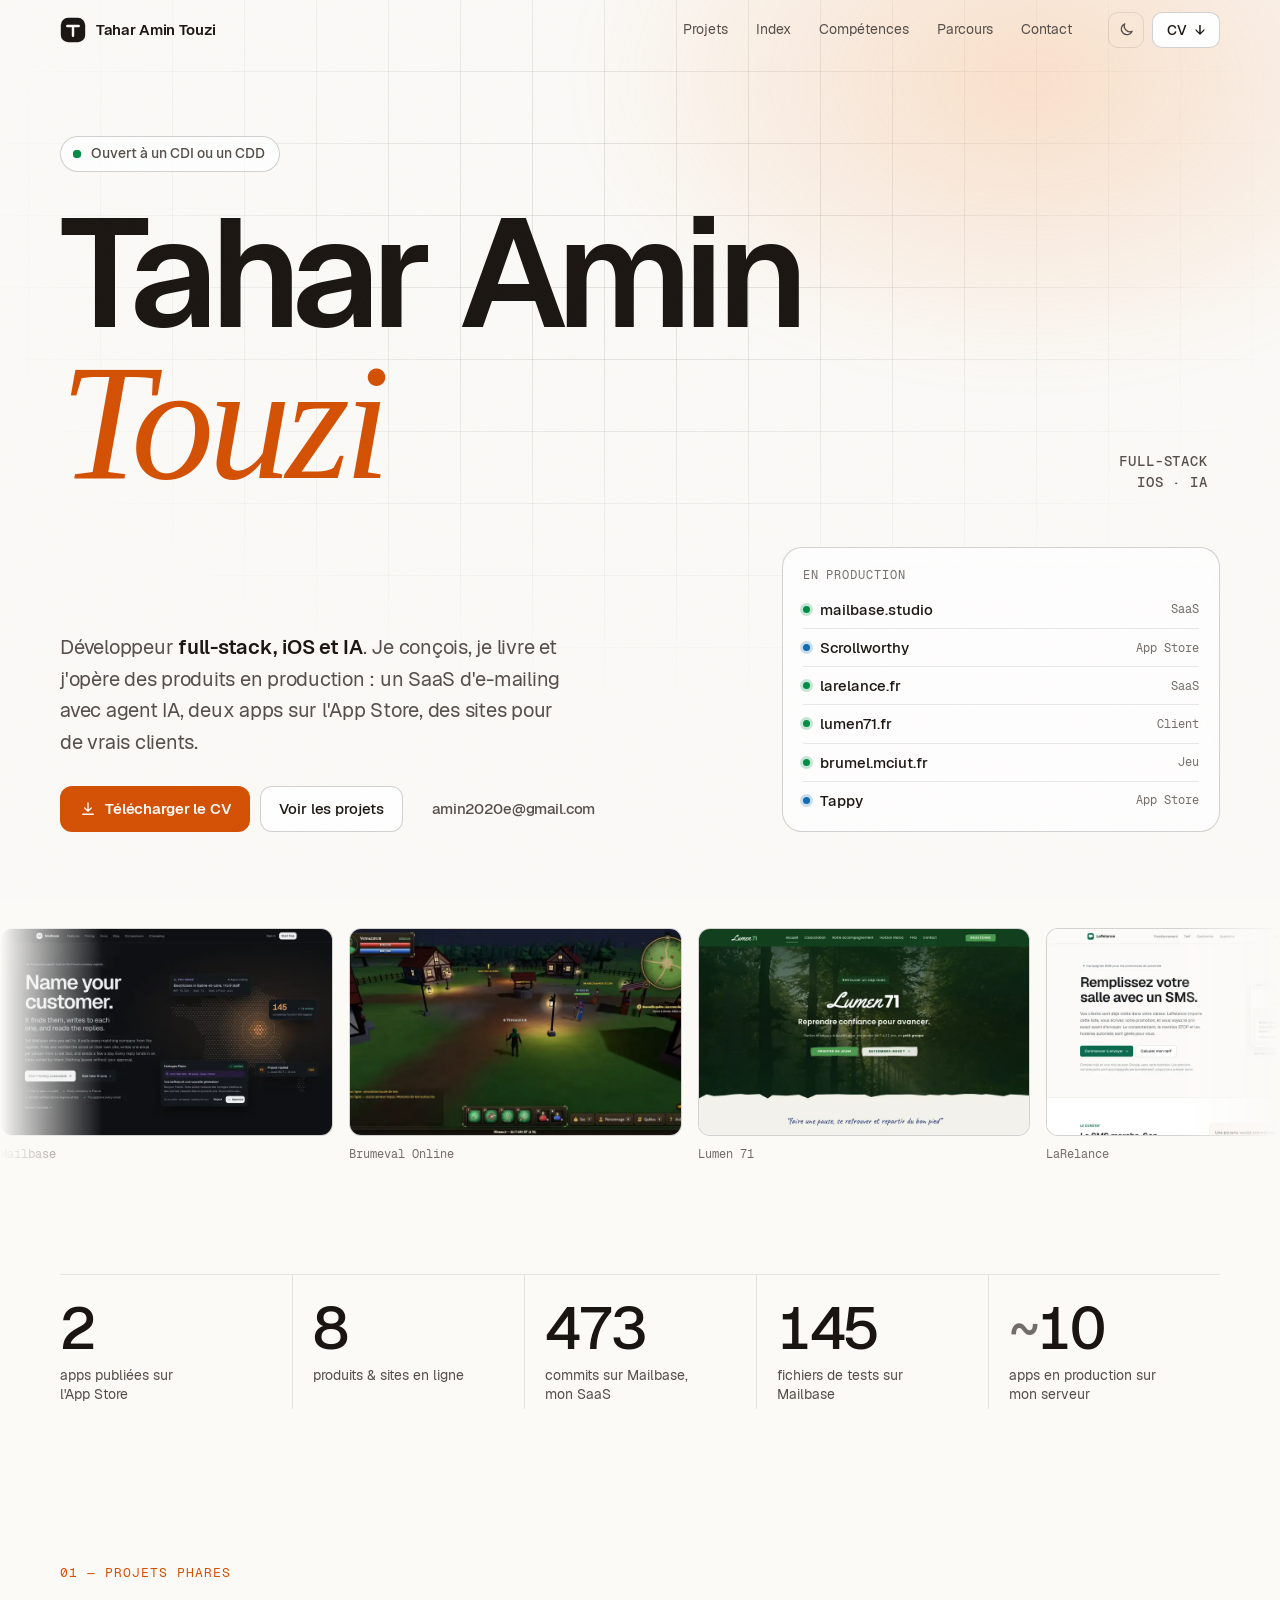
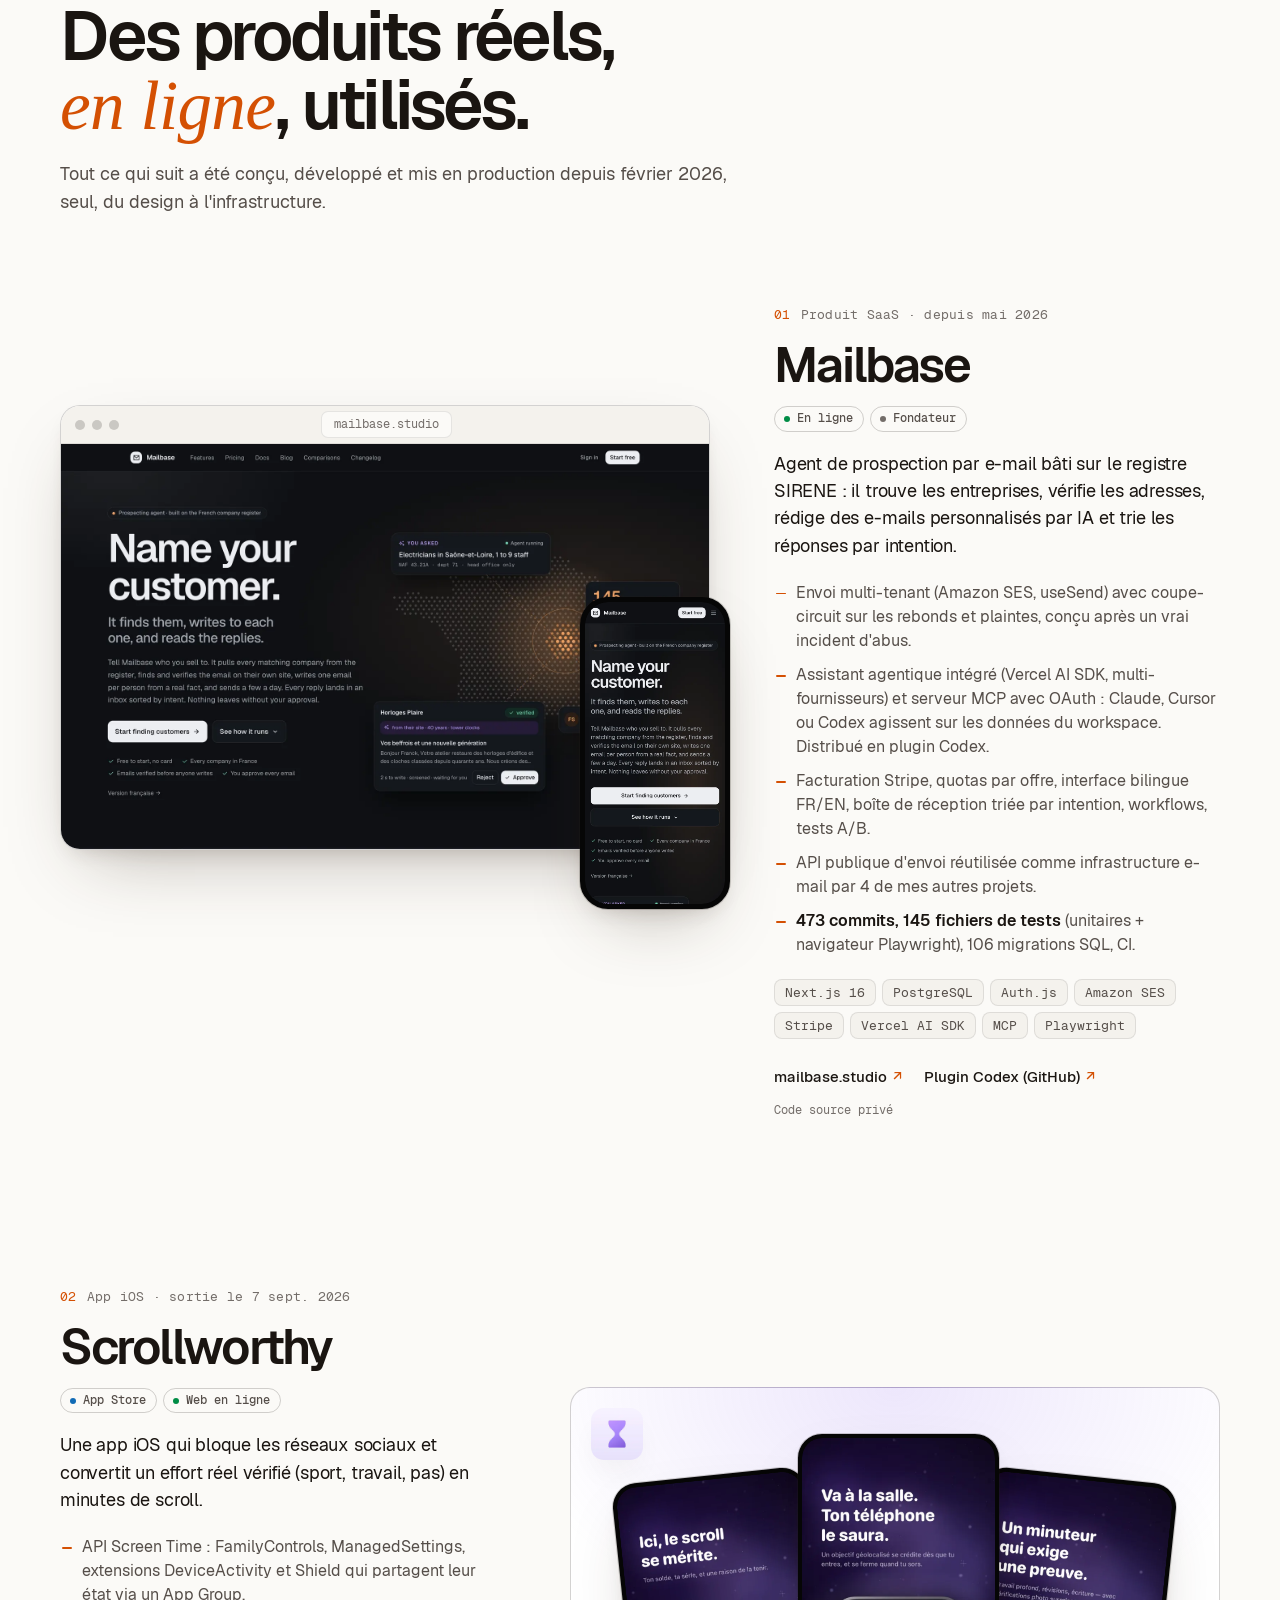
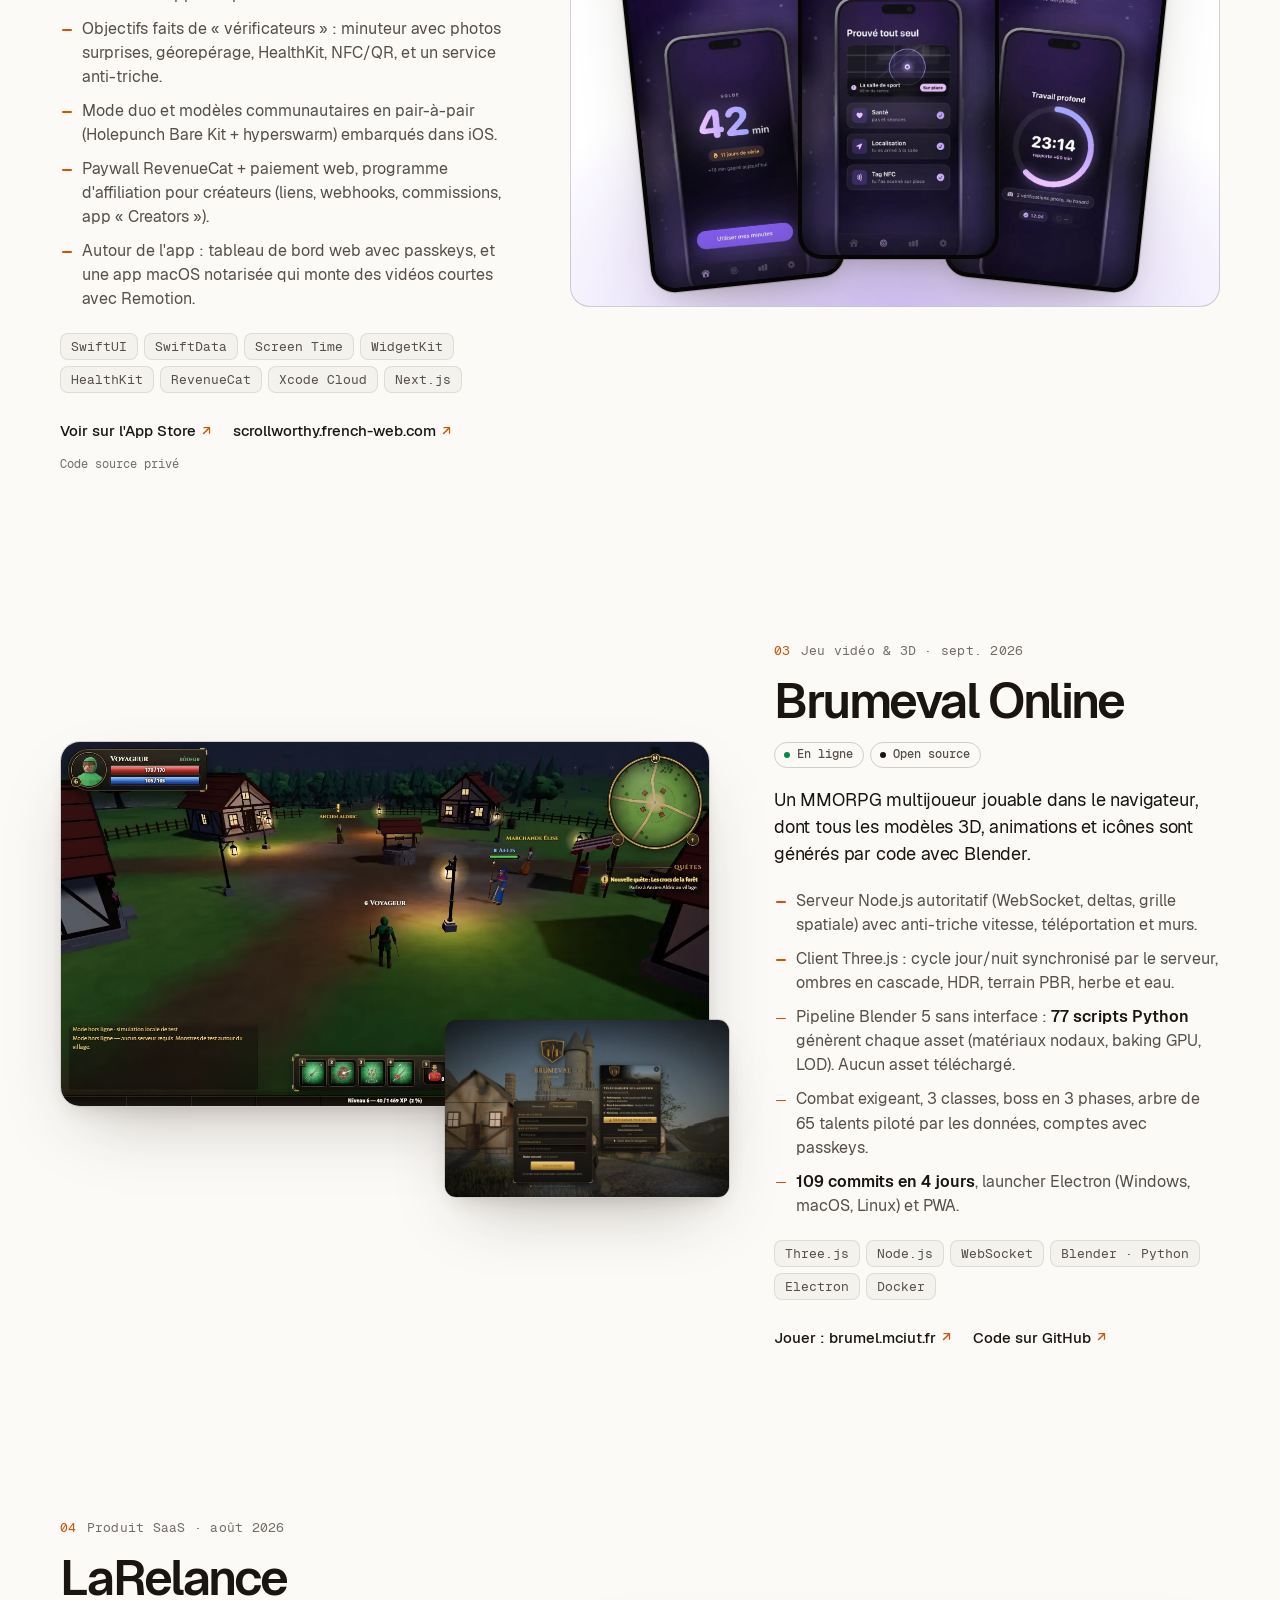
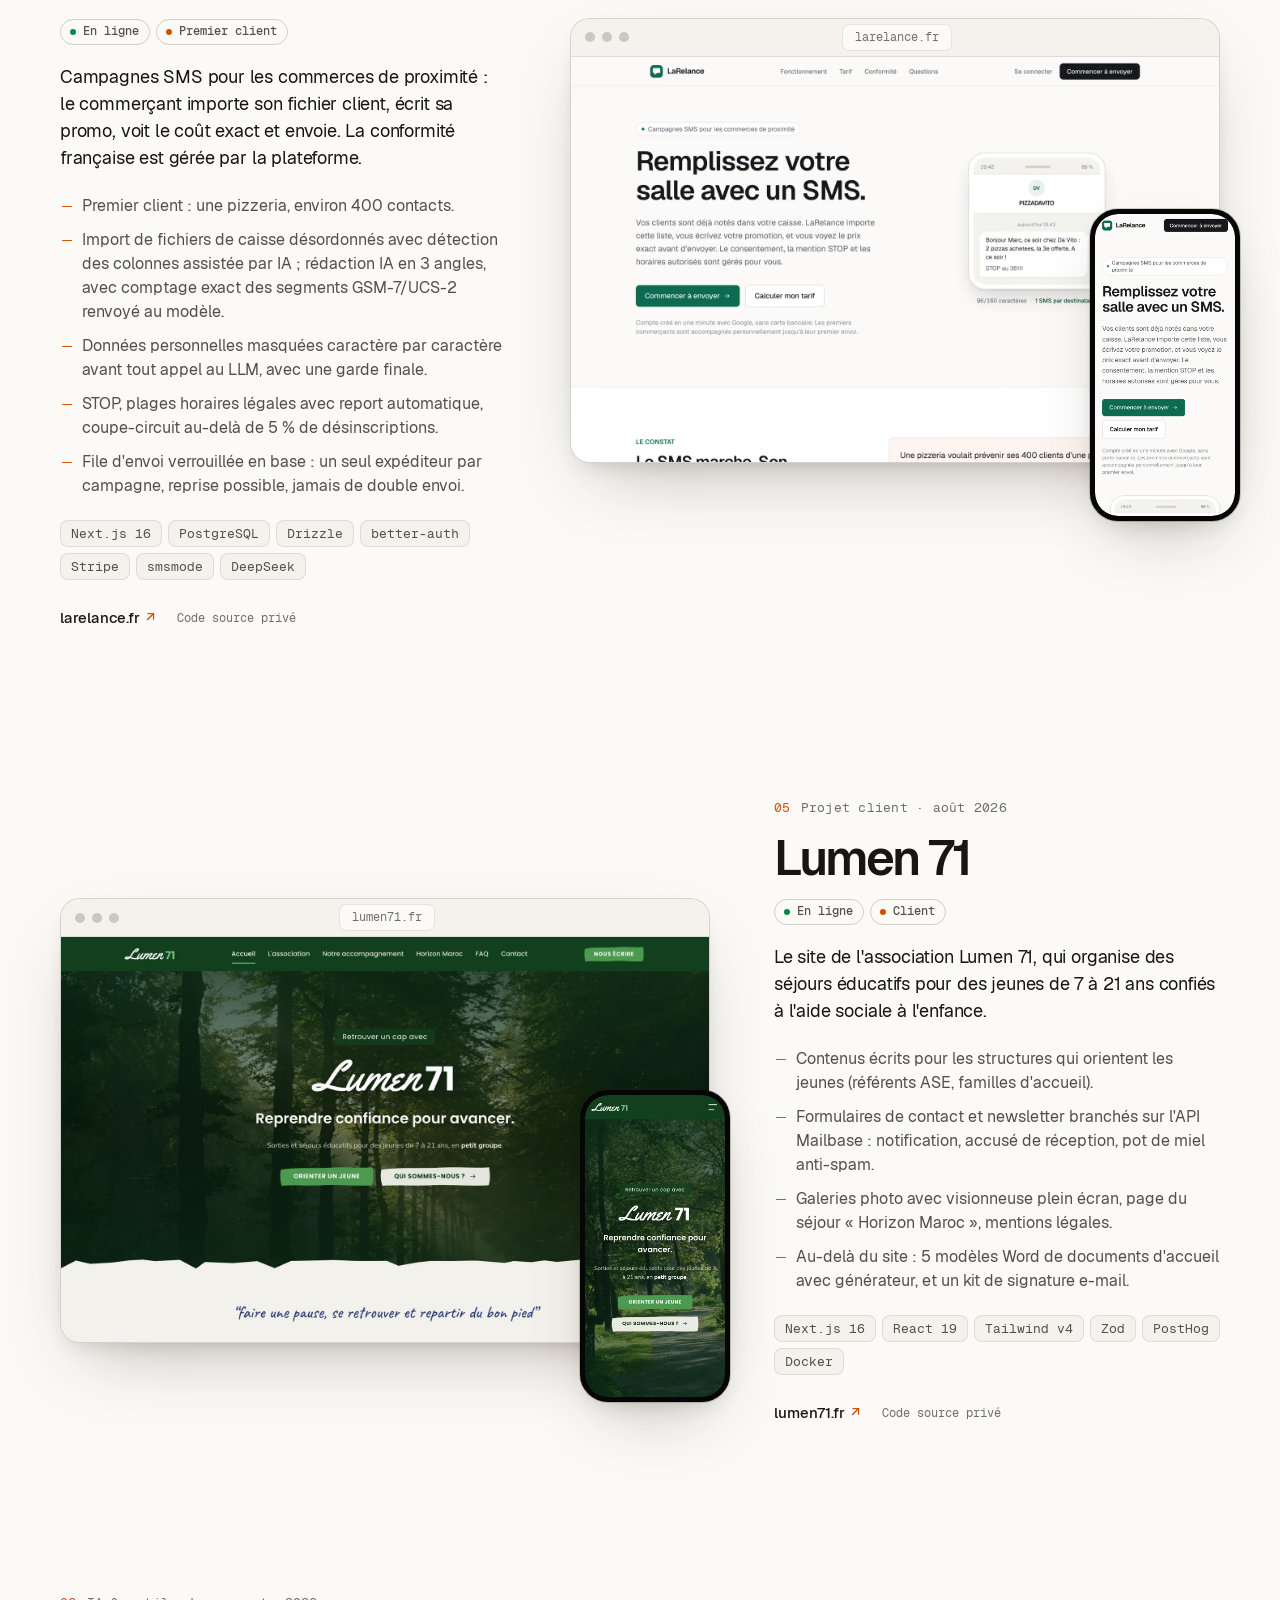
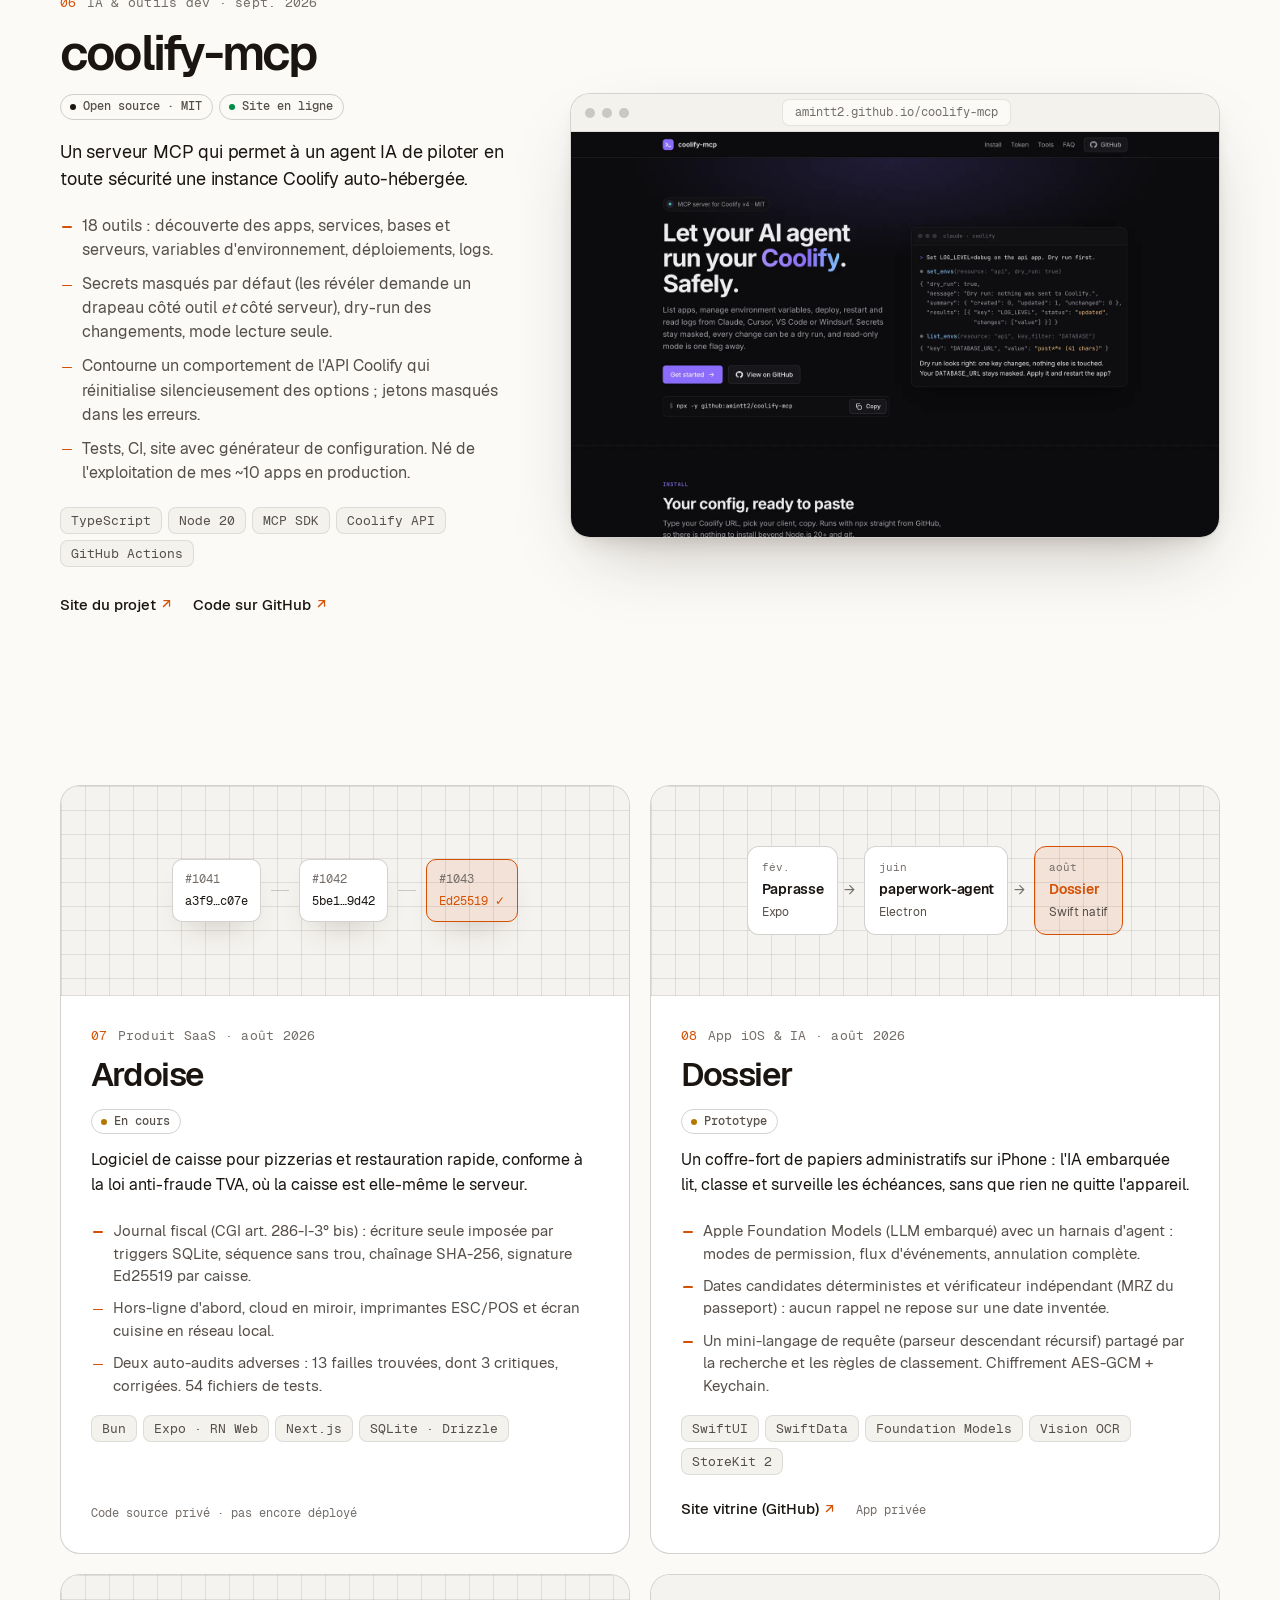
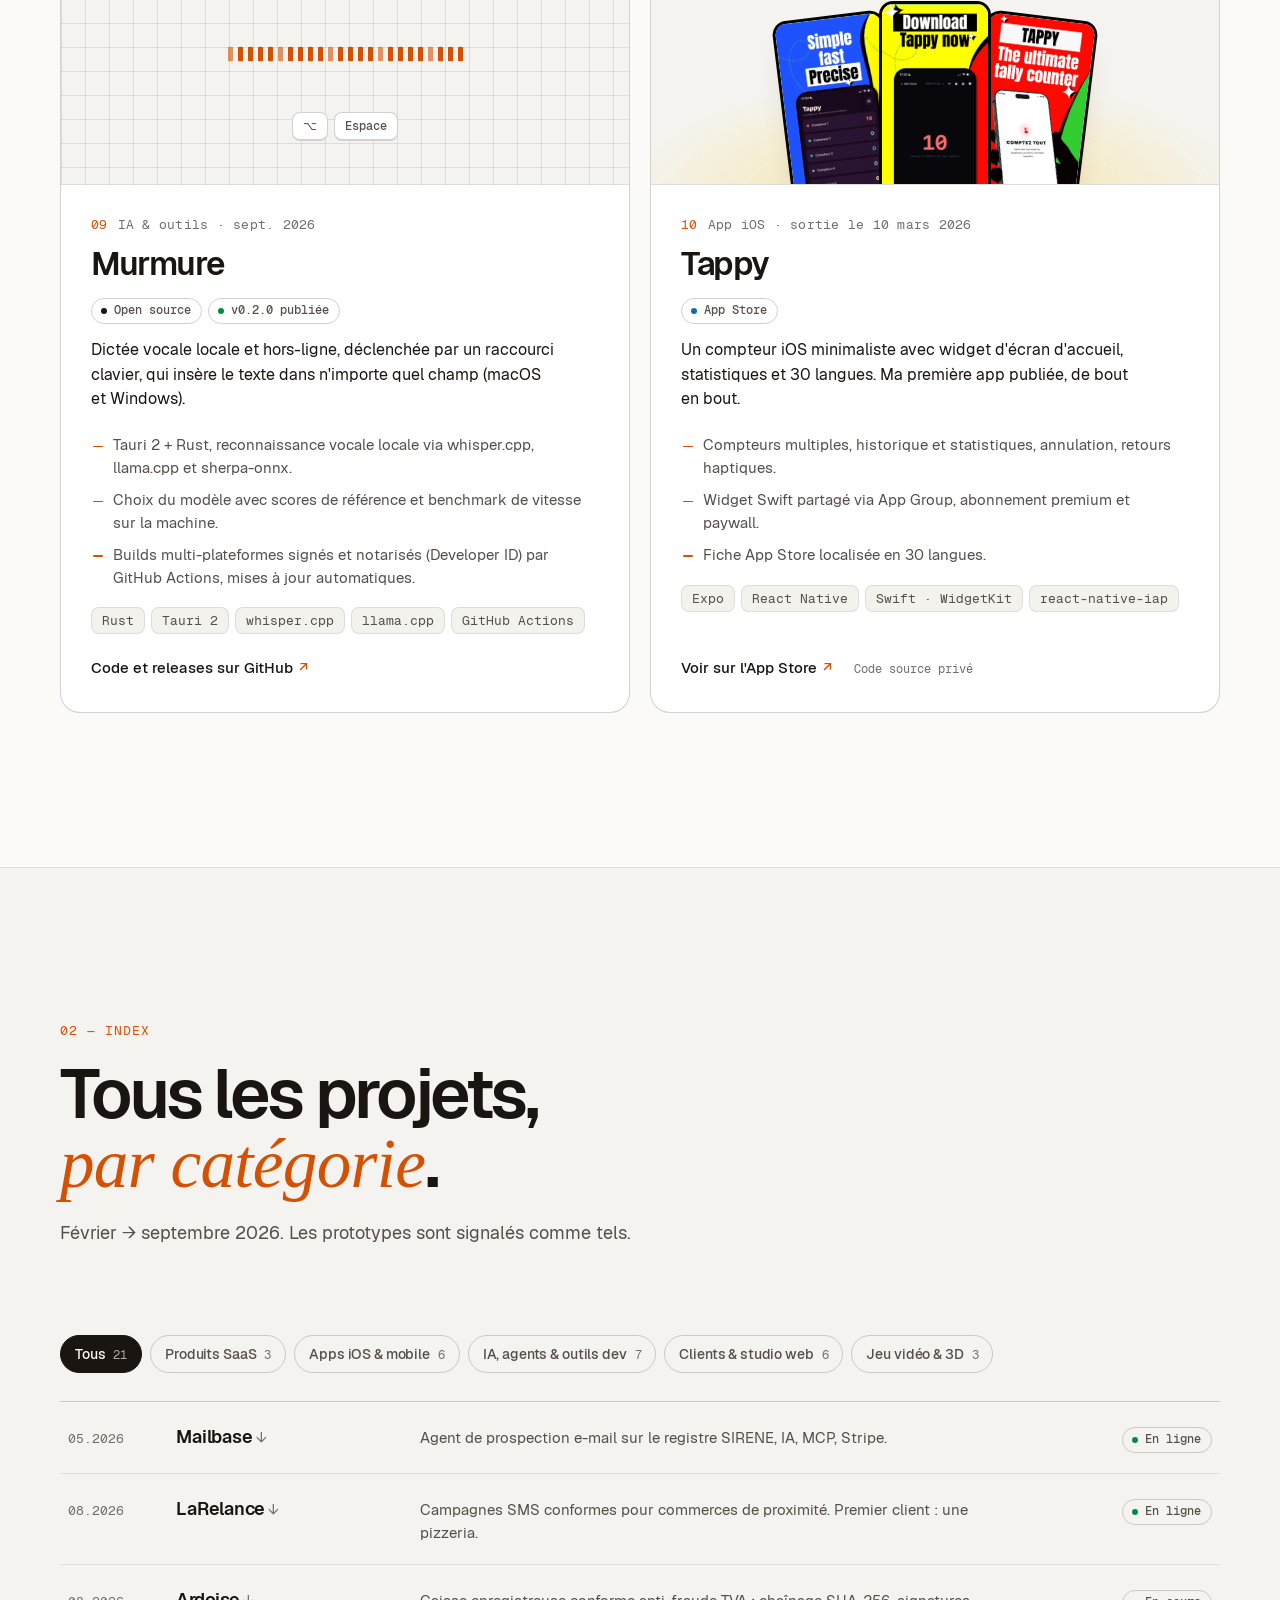
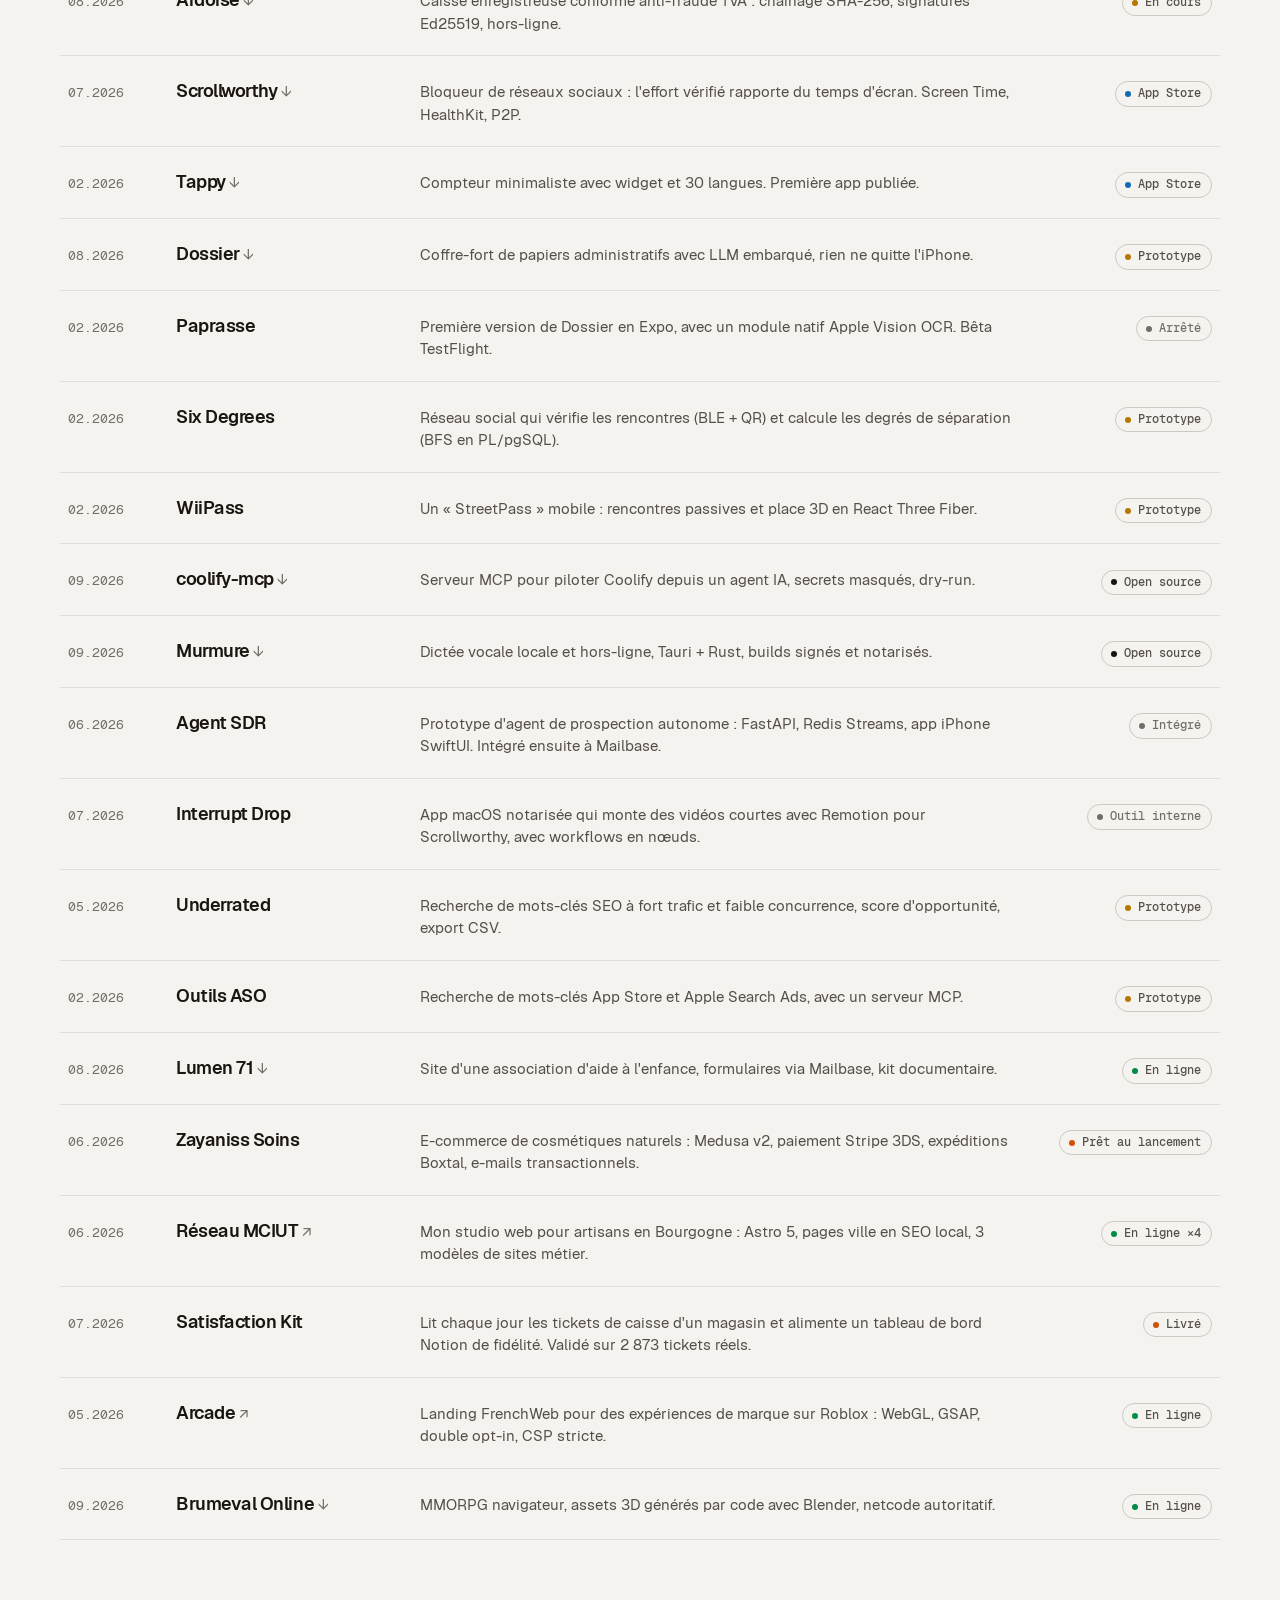
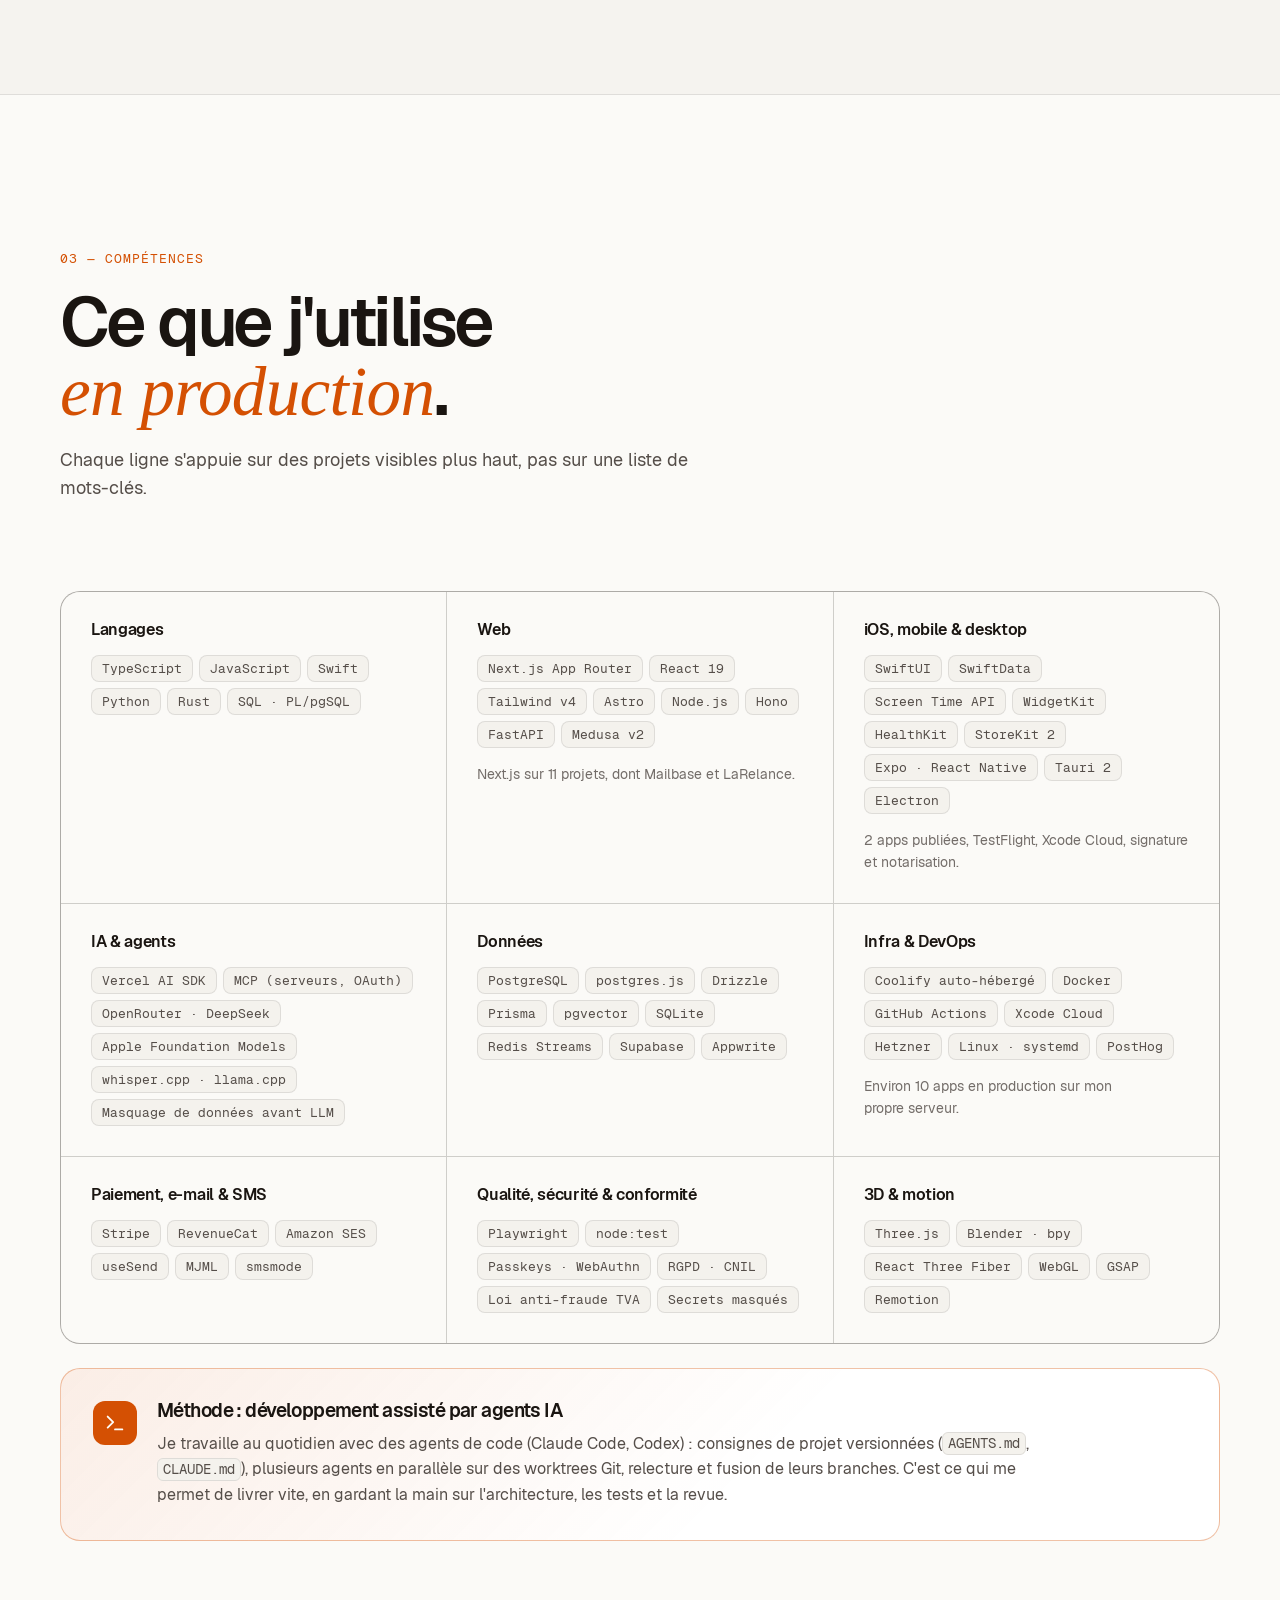
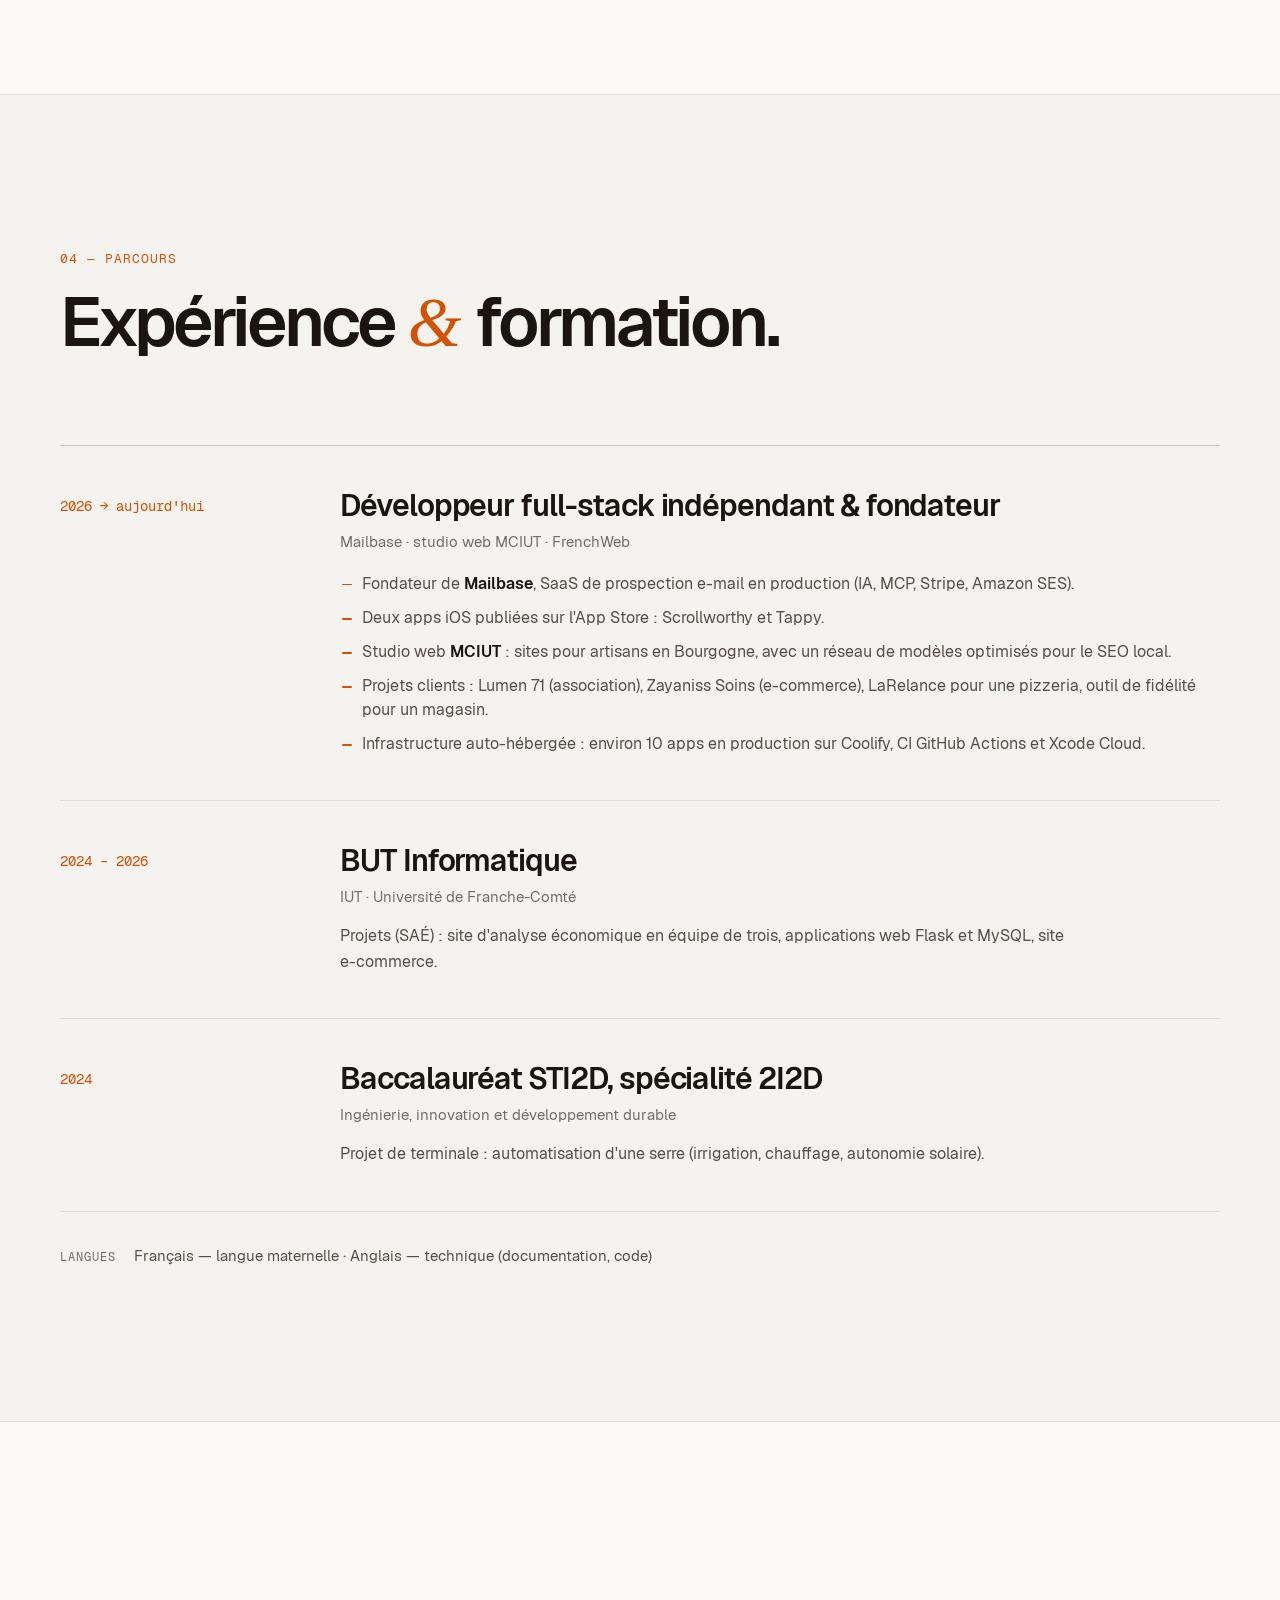
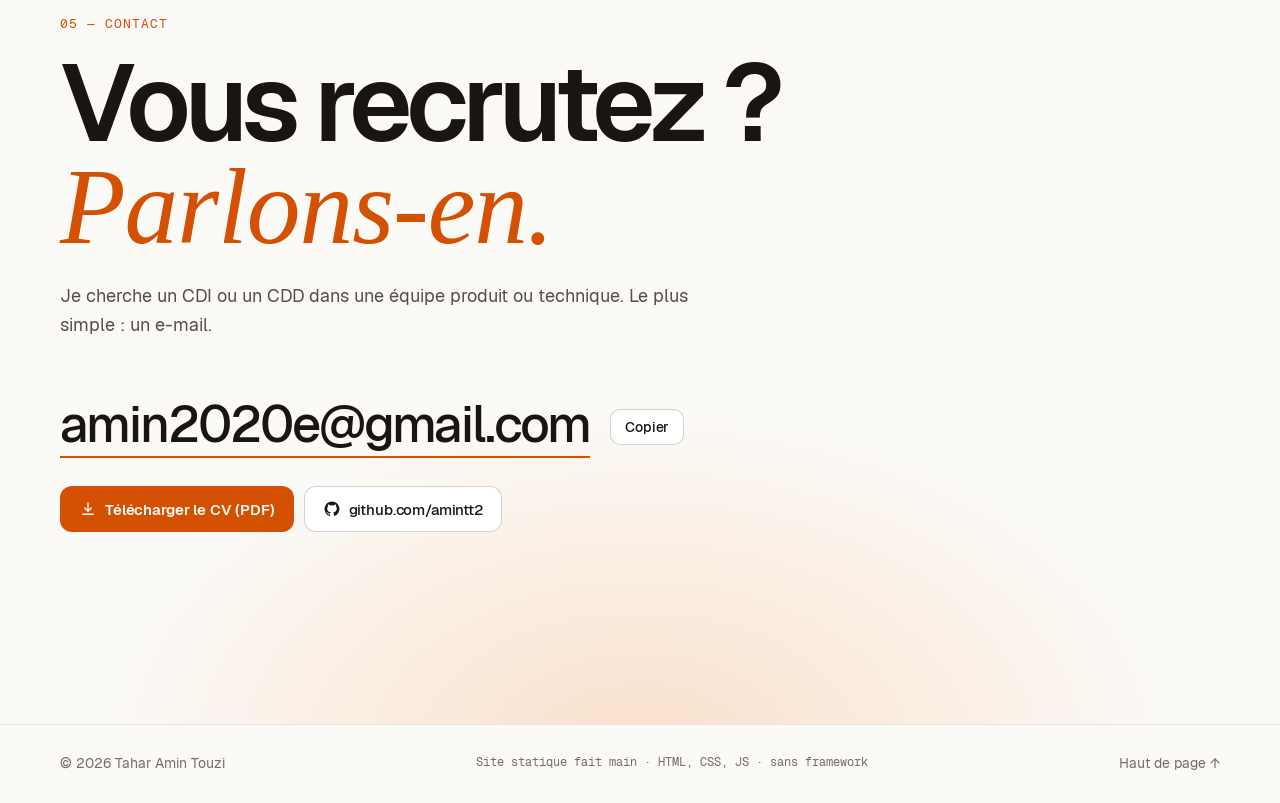
==== commit 18abb99b: "Parcours : indépendant depuis 2026 Co-Authored-By: Claude Opus 5.5 <noreply@anthropic.com>" ====
--- a/index.html
+++ b/index.html
@@ -647,7 +647,7 @@
 
         <ol class="timeline">
           <li class="tl reveal">
-            <p class="tl-date mono">2025 → aujourd'hui</p>
+            <p class="tl-date mono">2026 → aujourd'hui</p>
             <div class="tl-body">
               <h3>Développeur full-stack indépendant &amp; fondateur</h3>
               <p class="tl-org">Mailbase · studio web MCIUT · FrenchWeb</p>
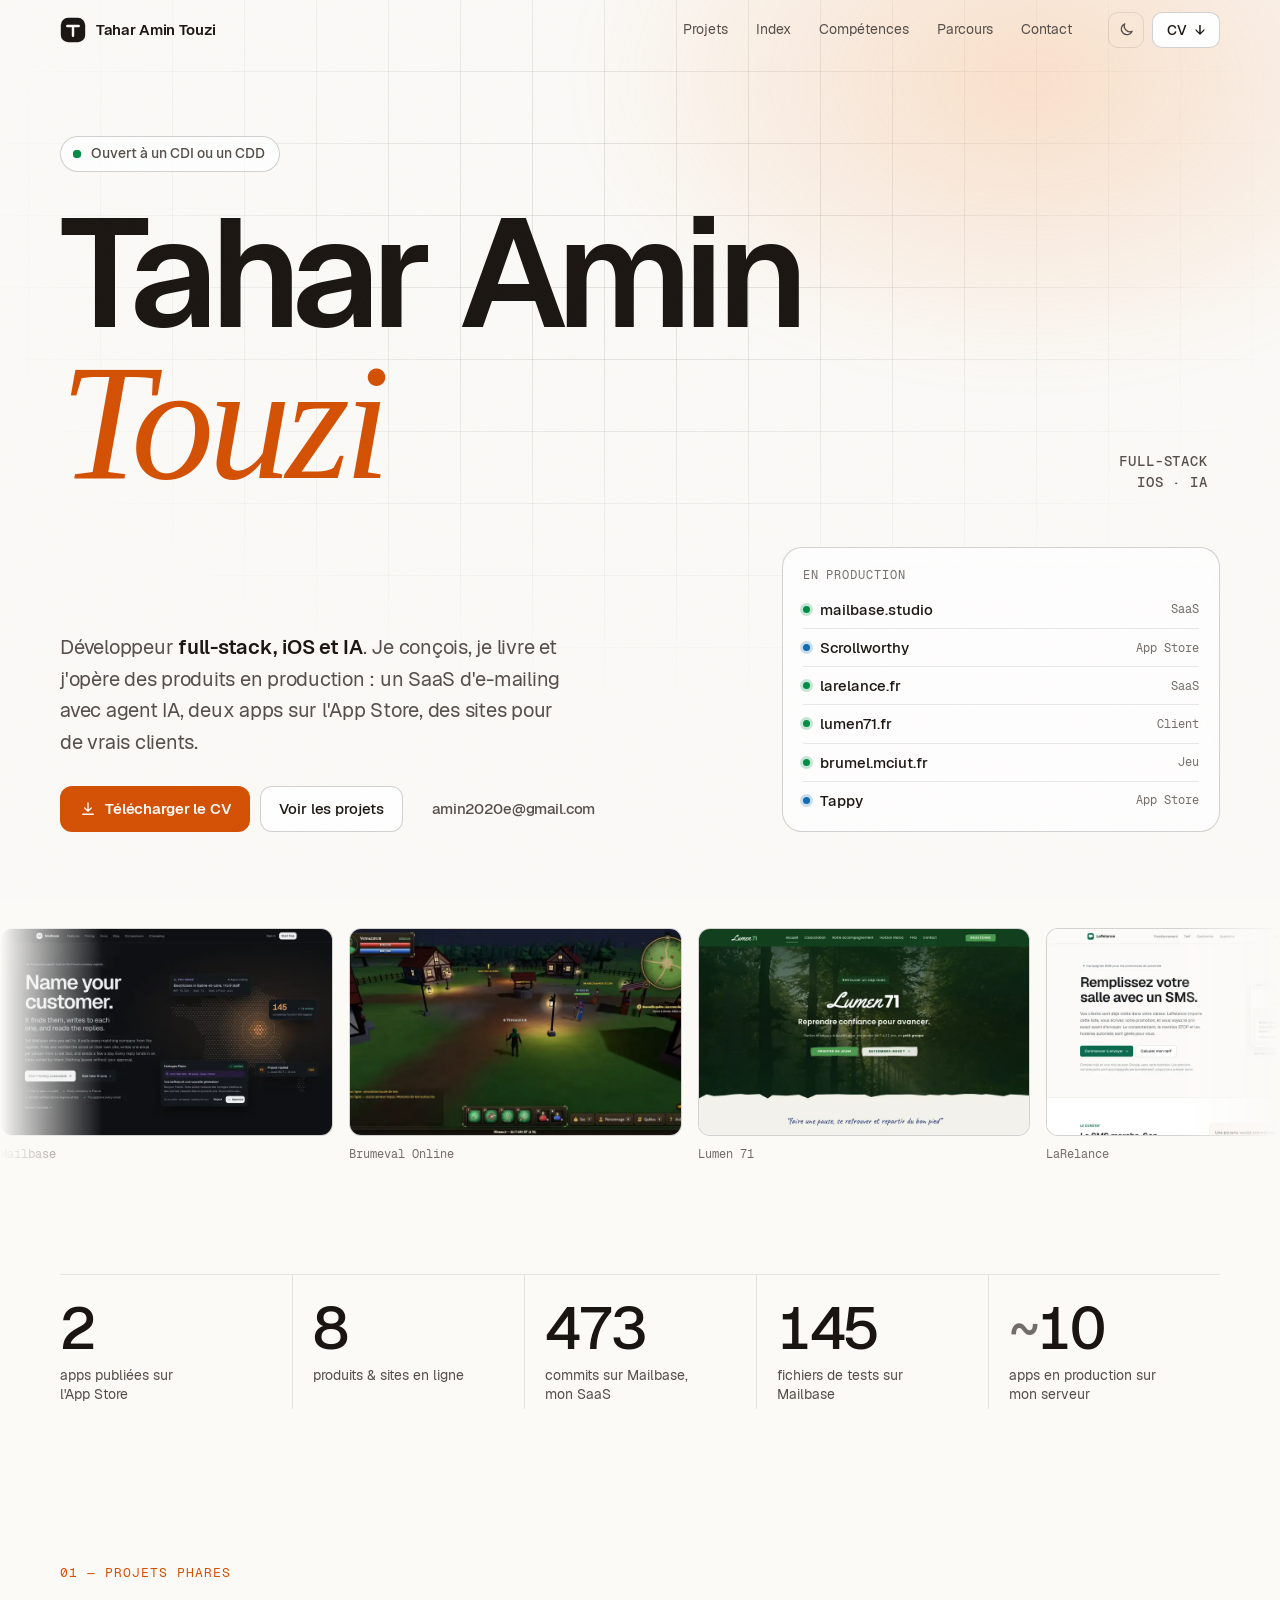
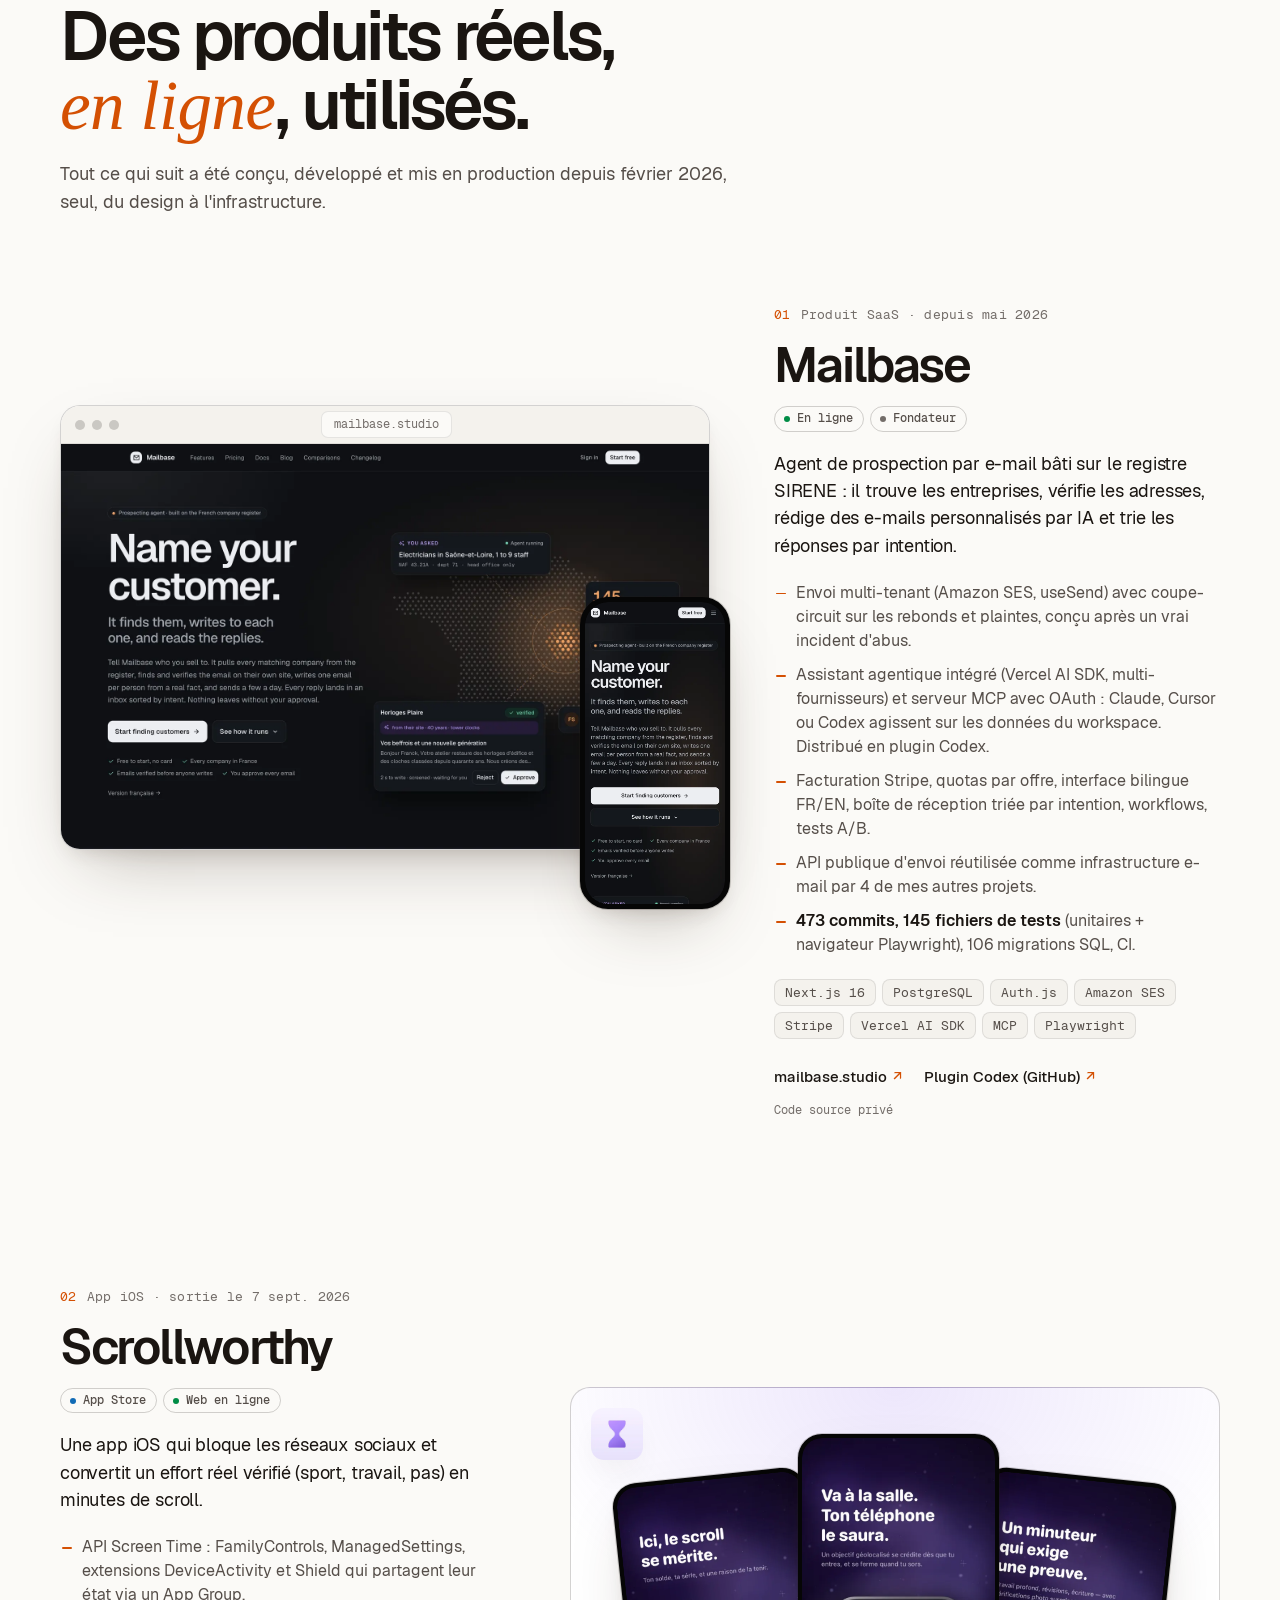
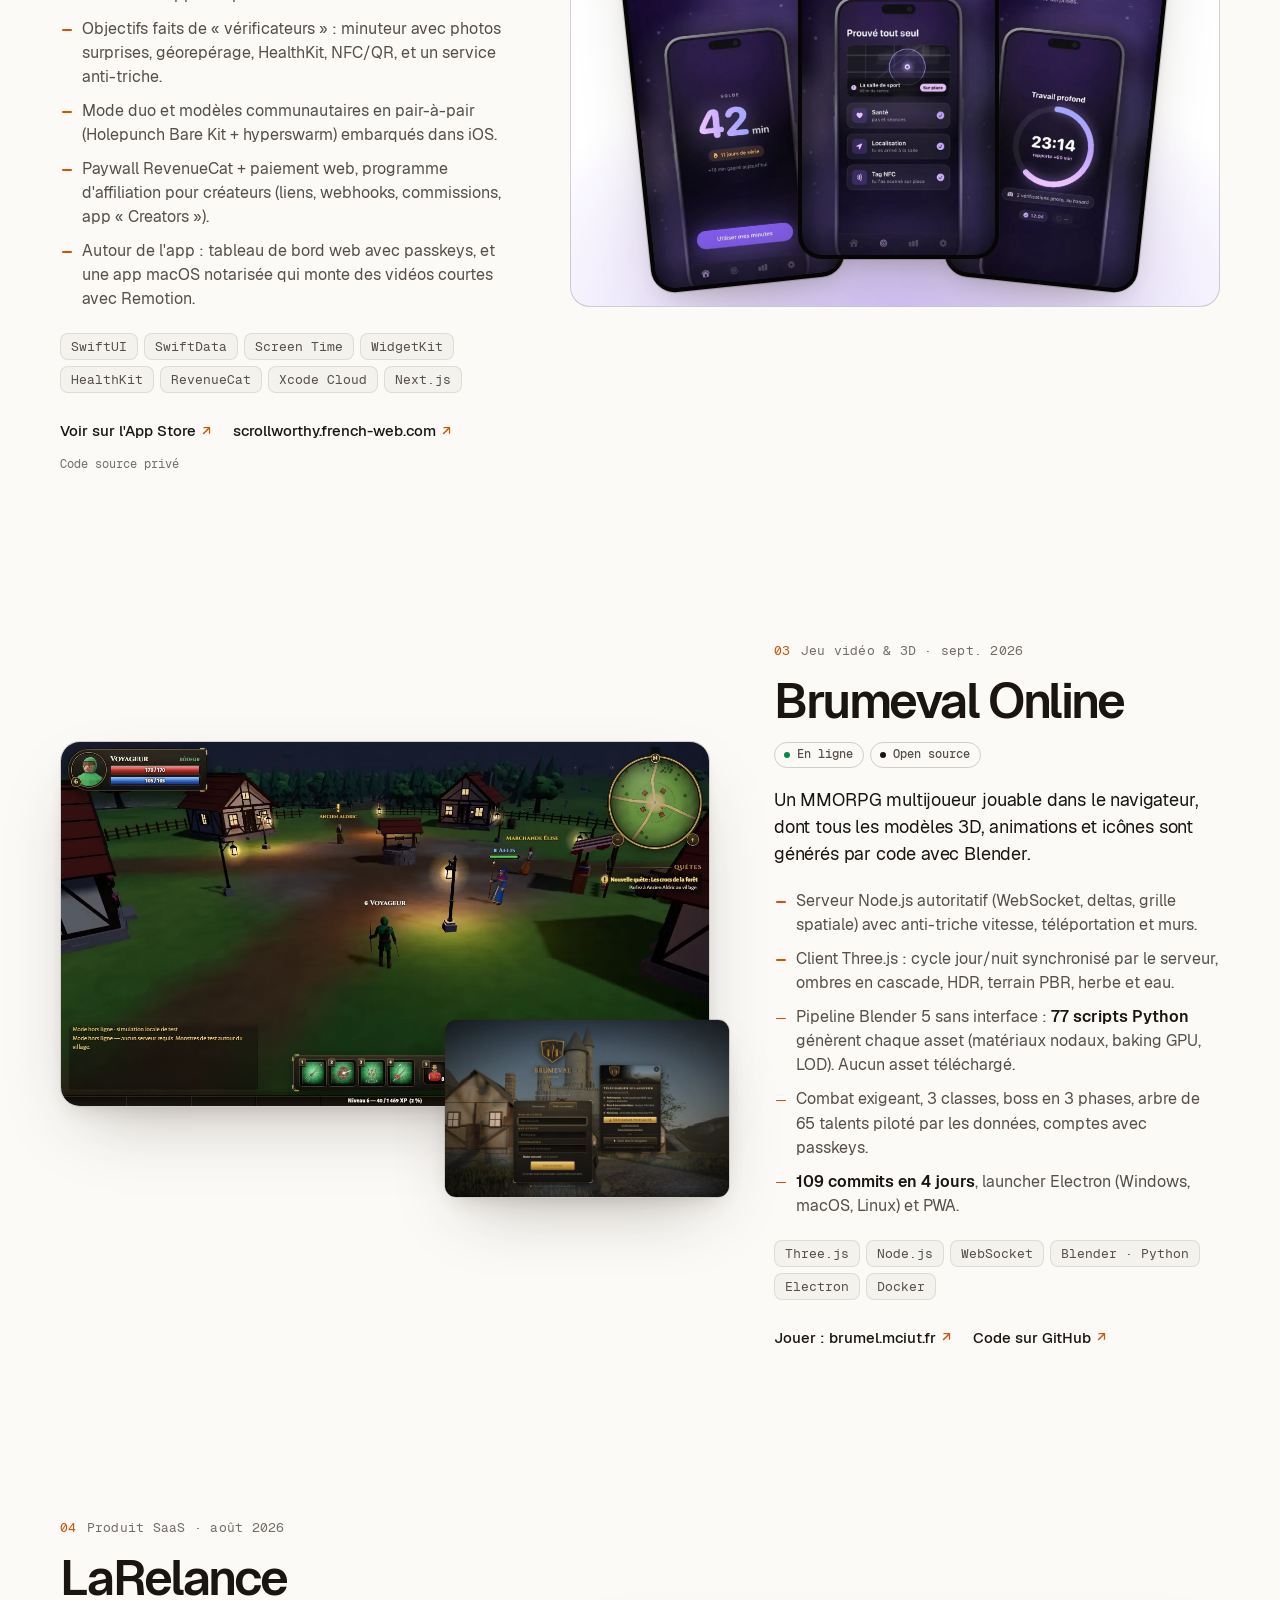
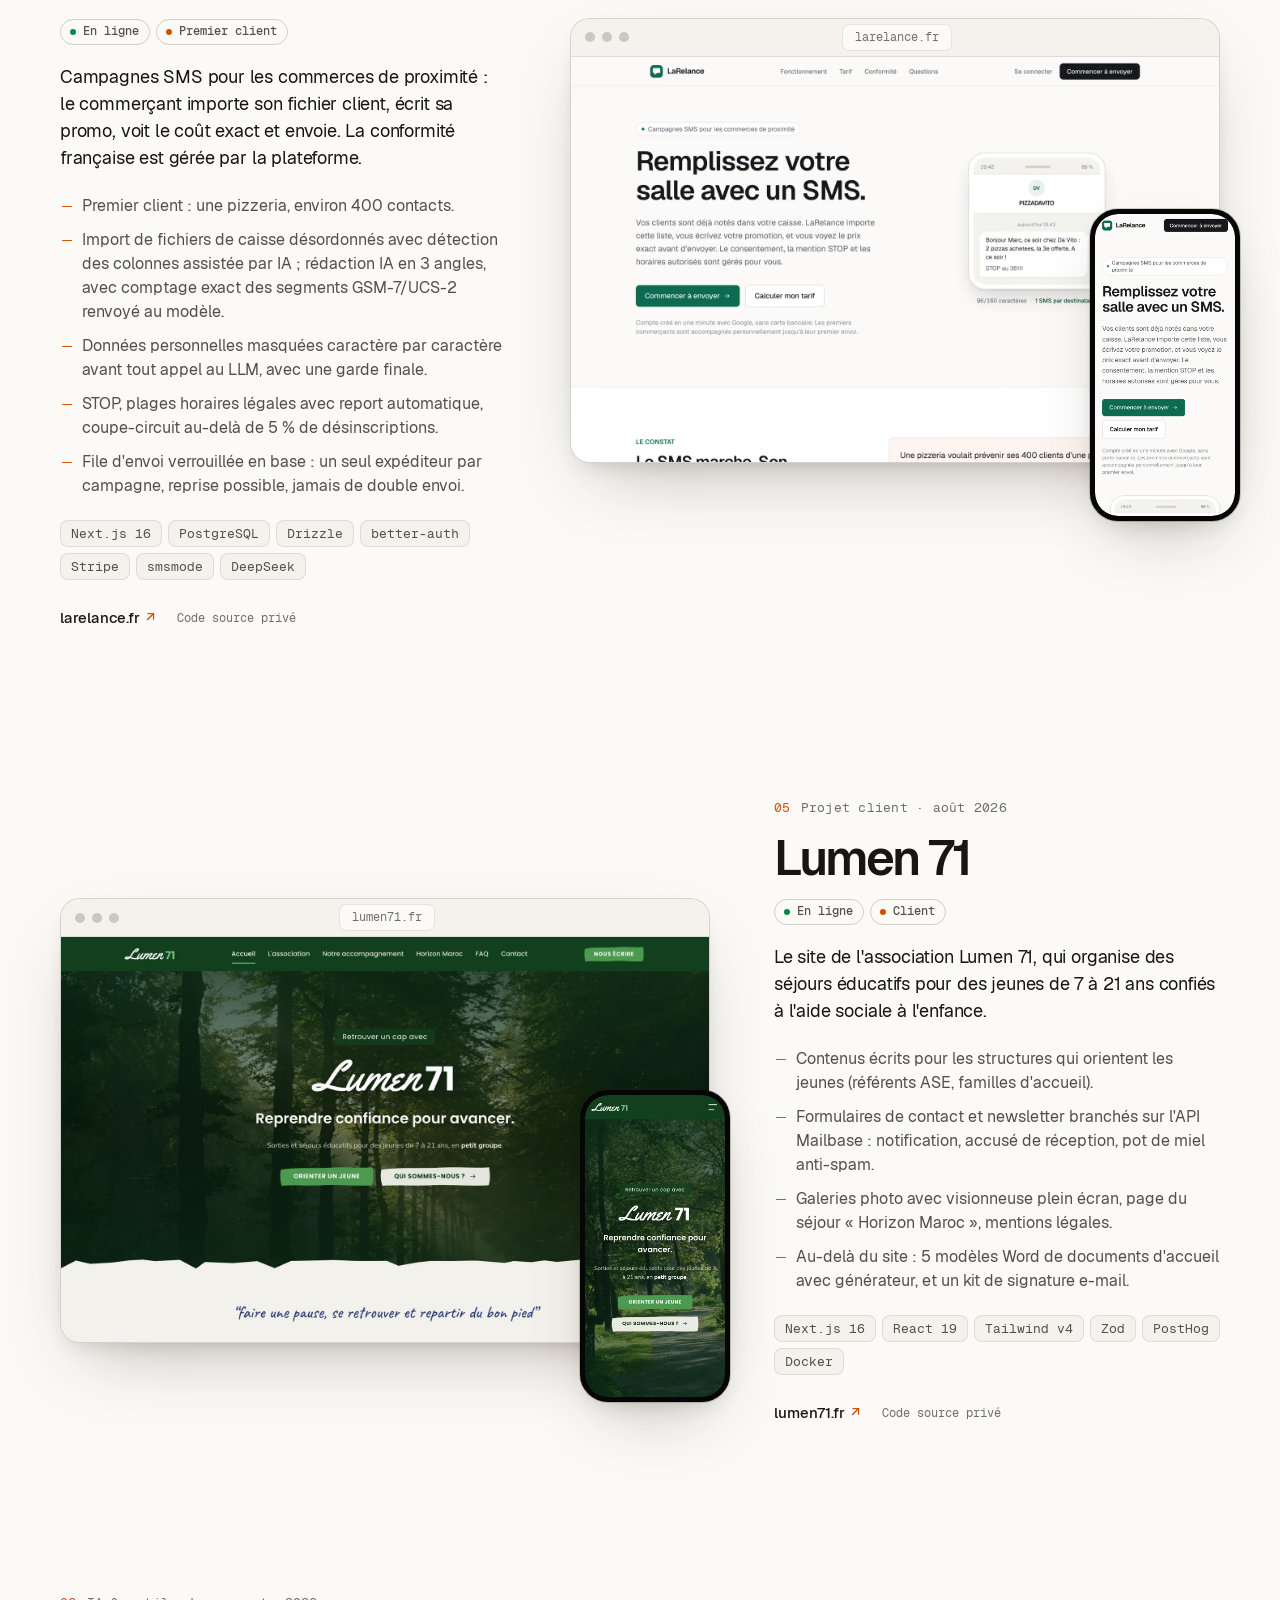
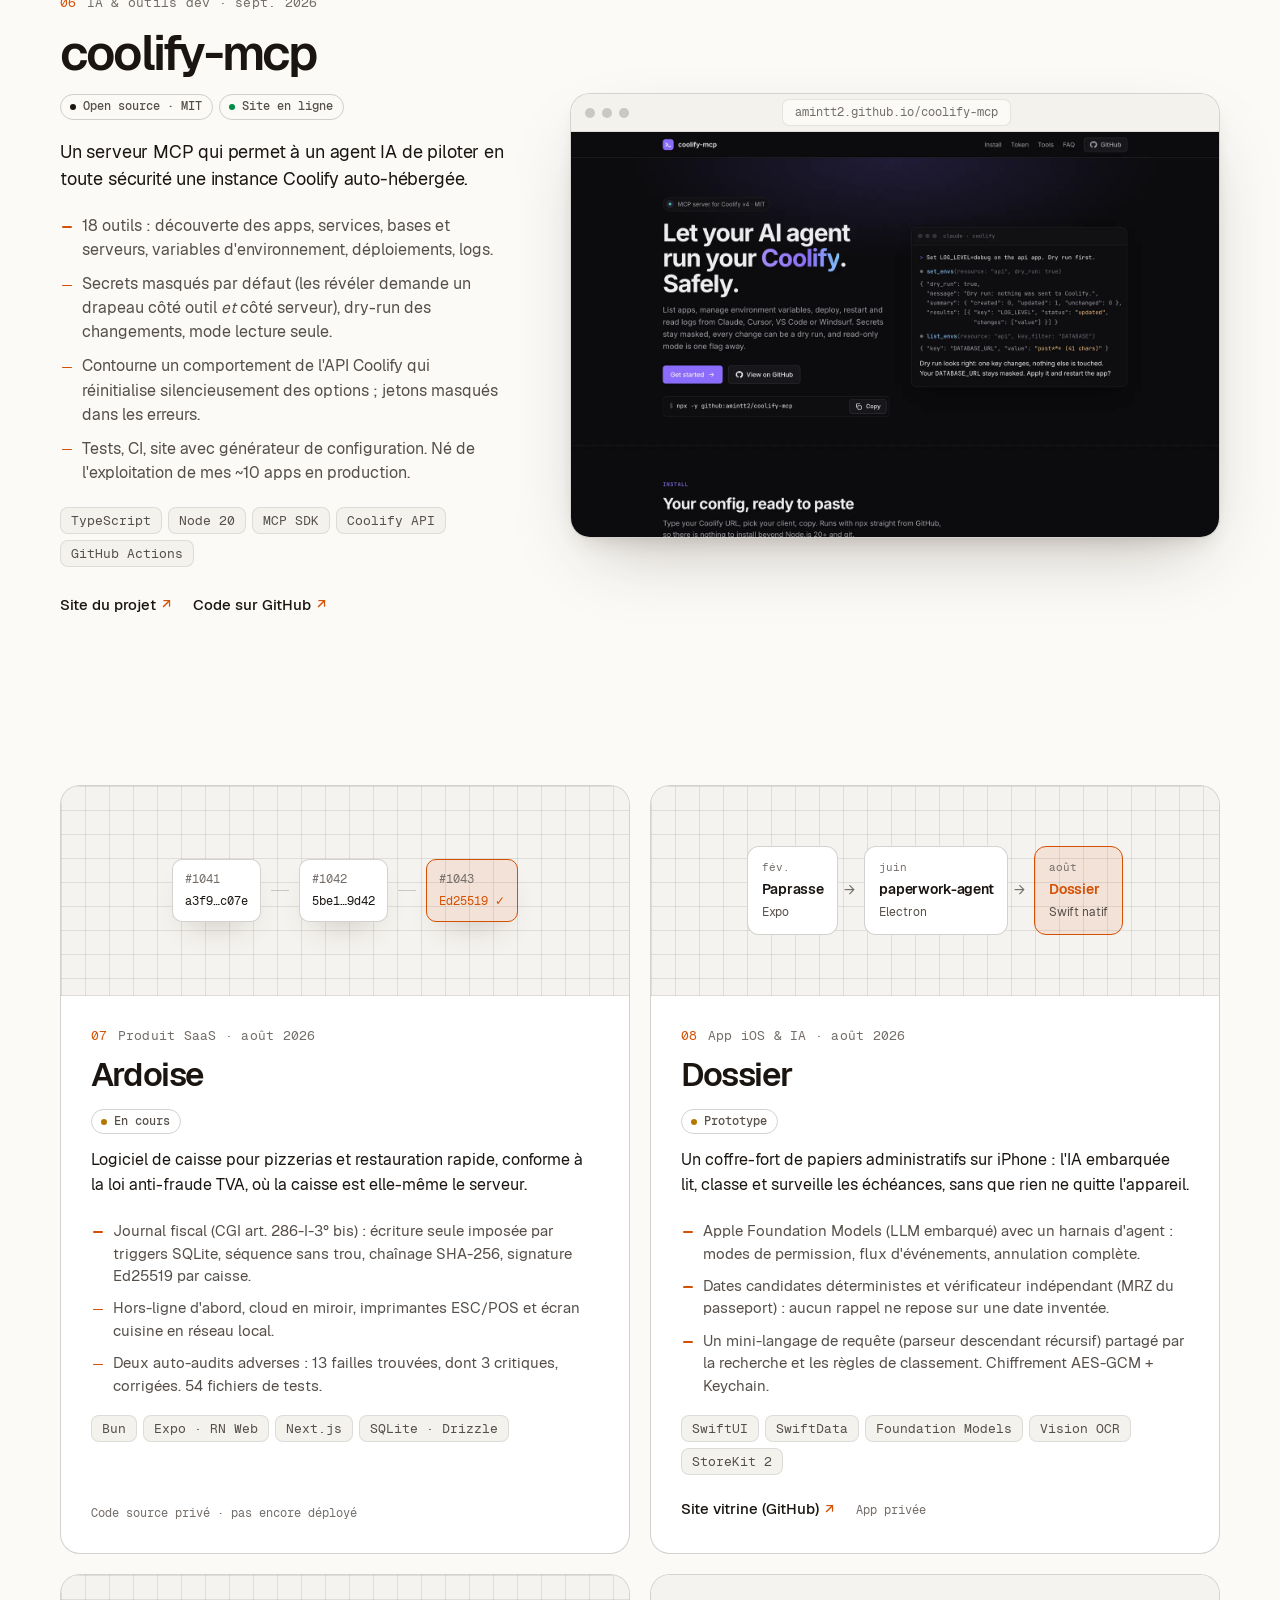
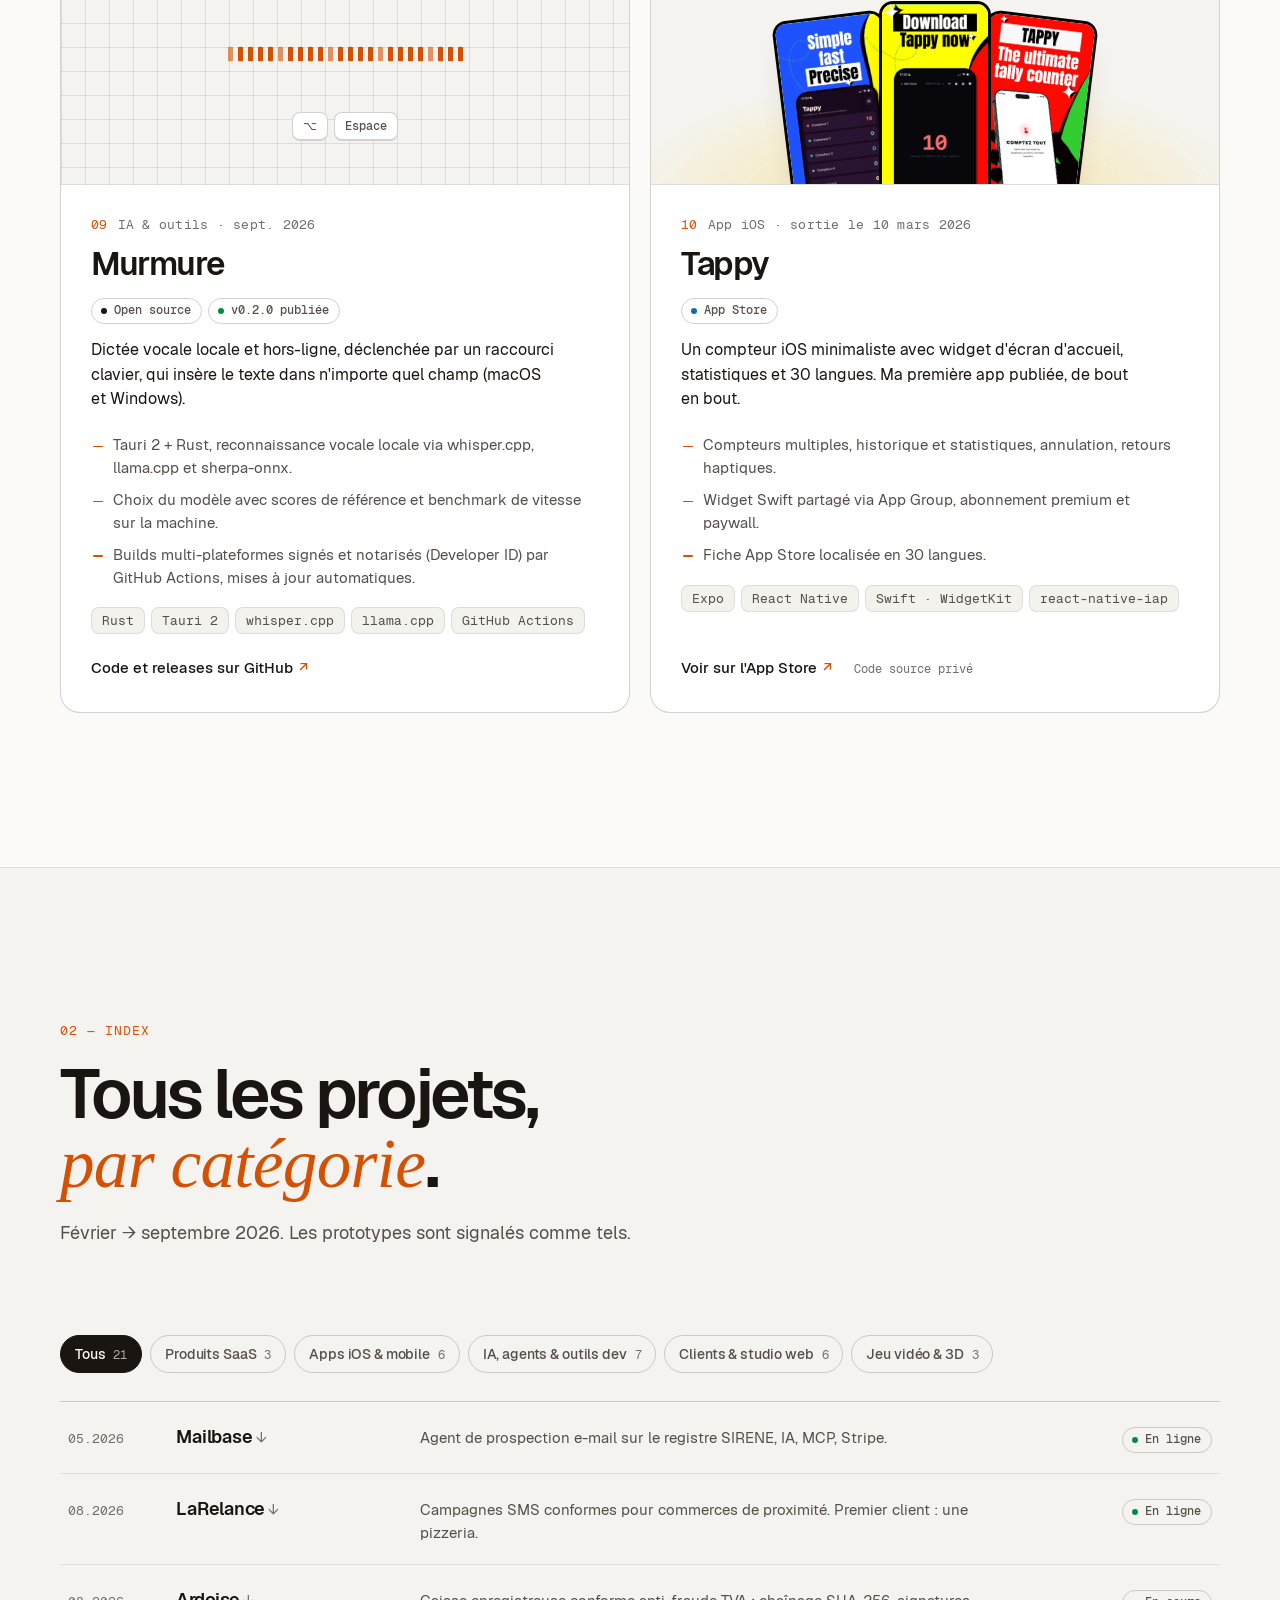
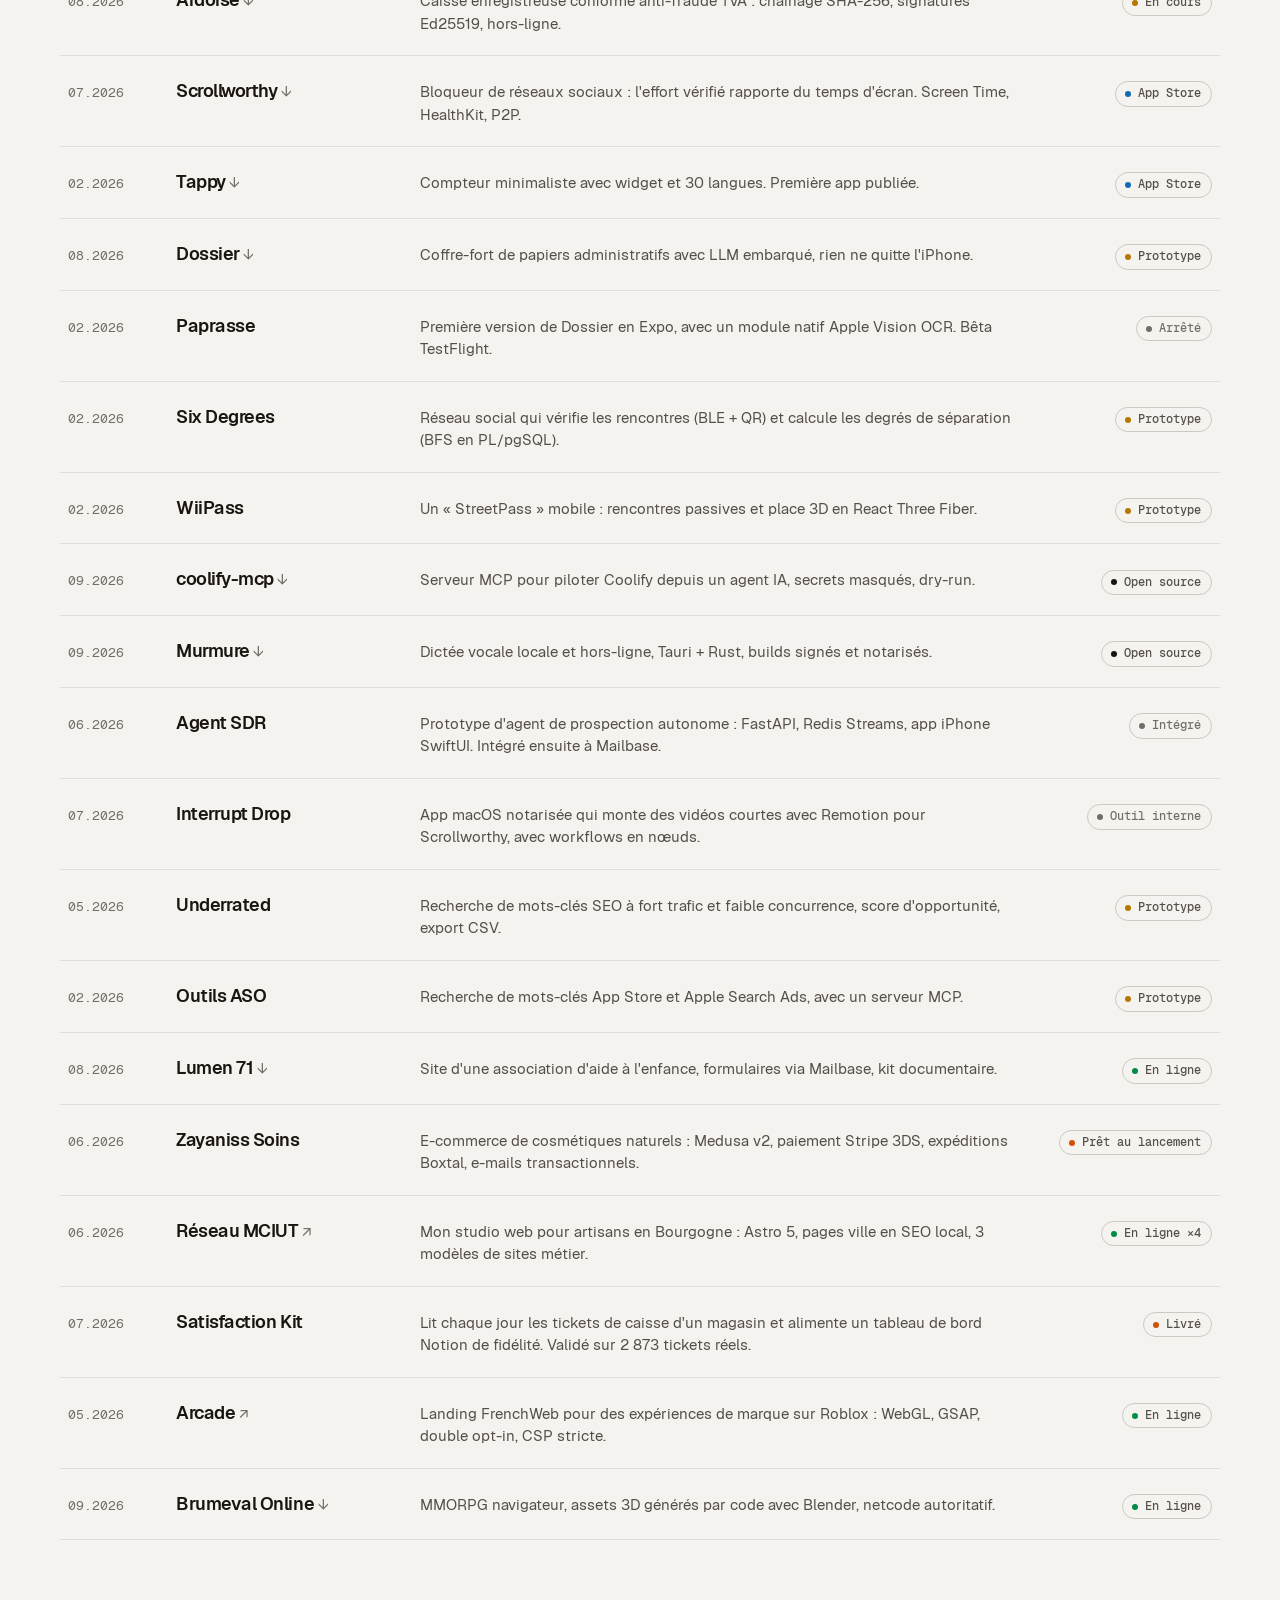
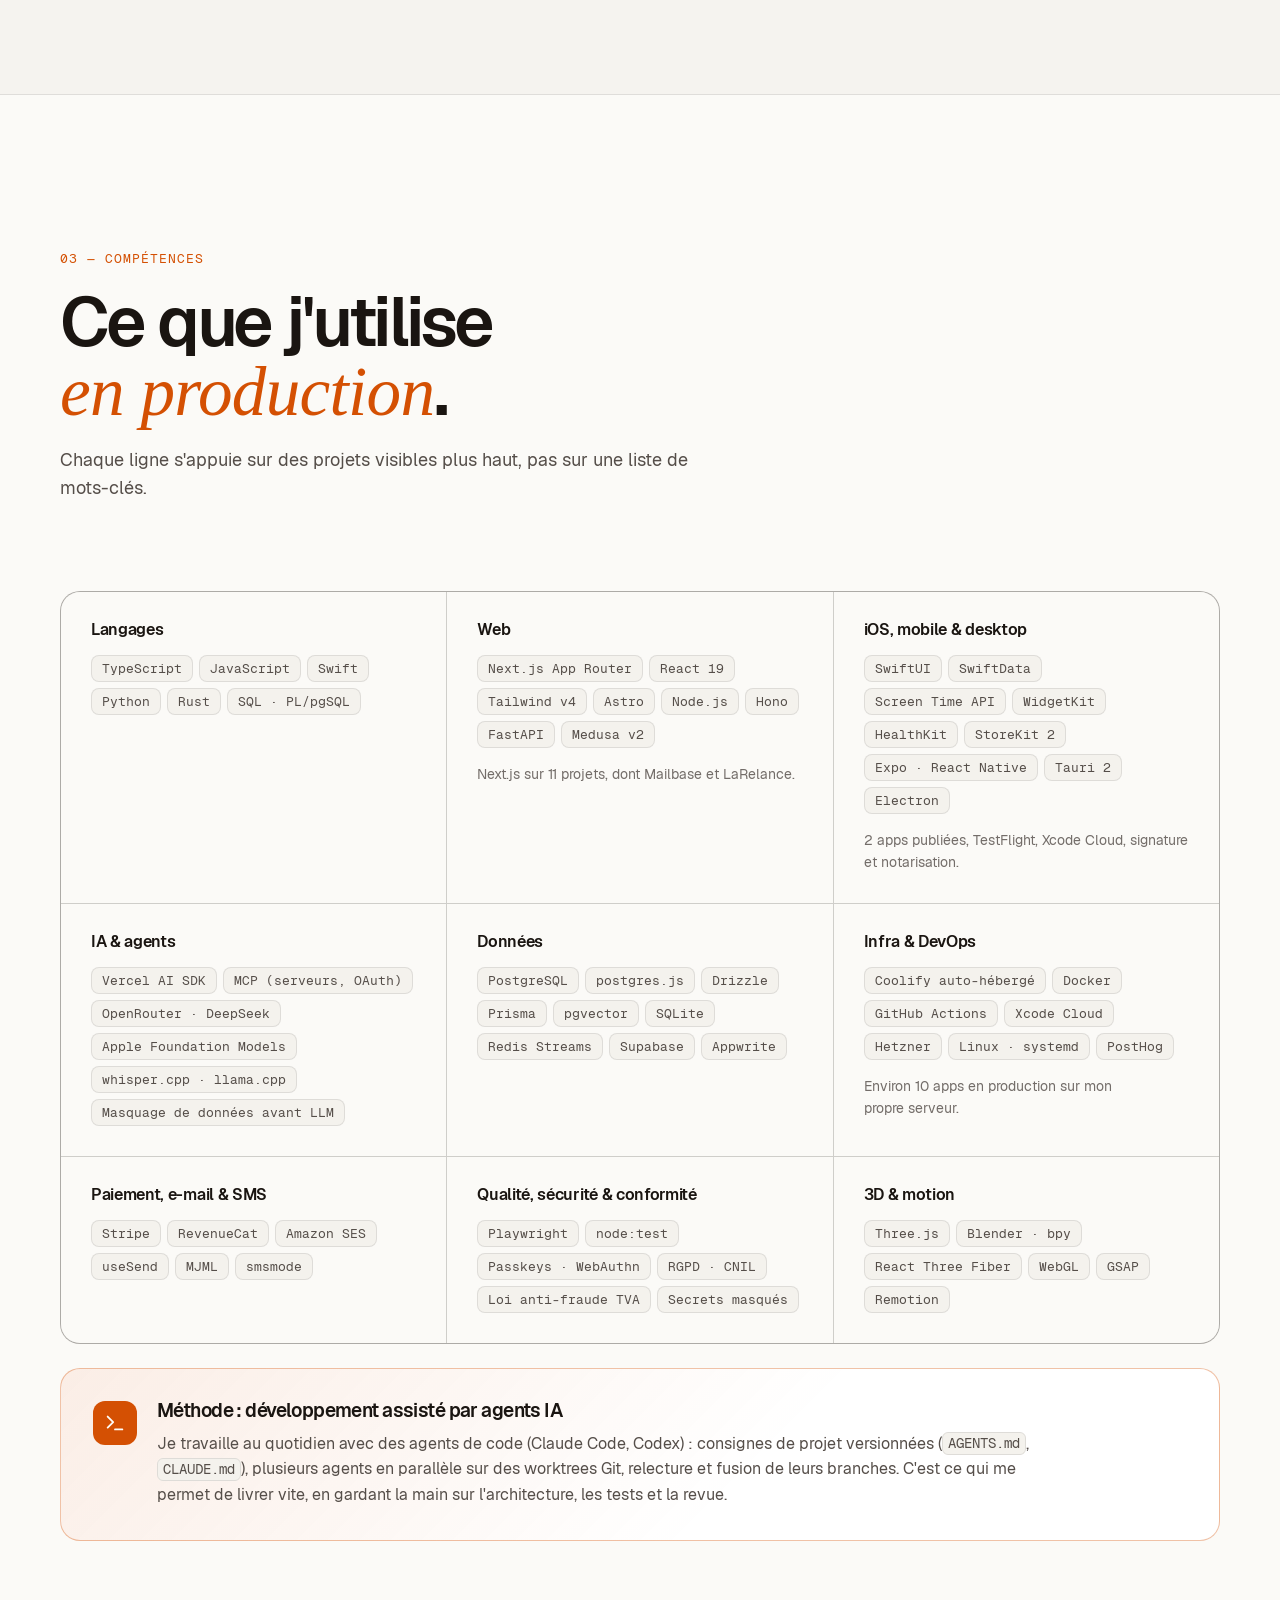
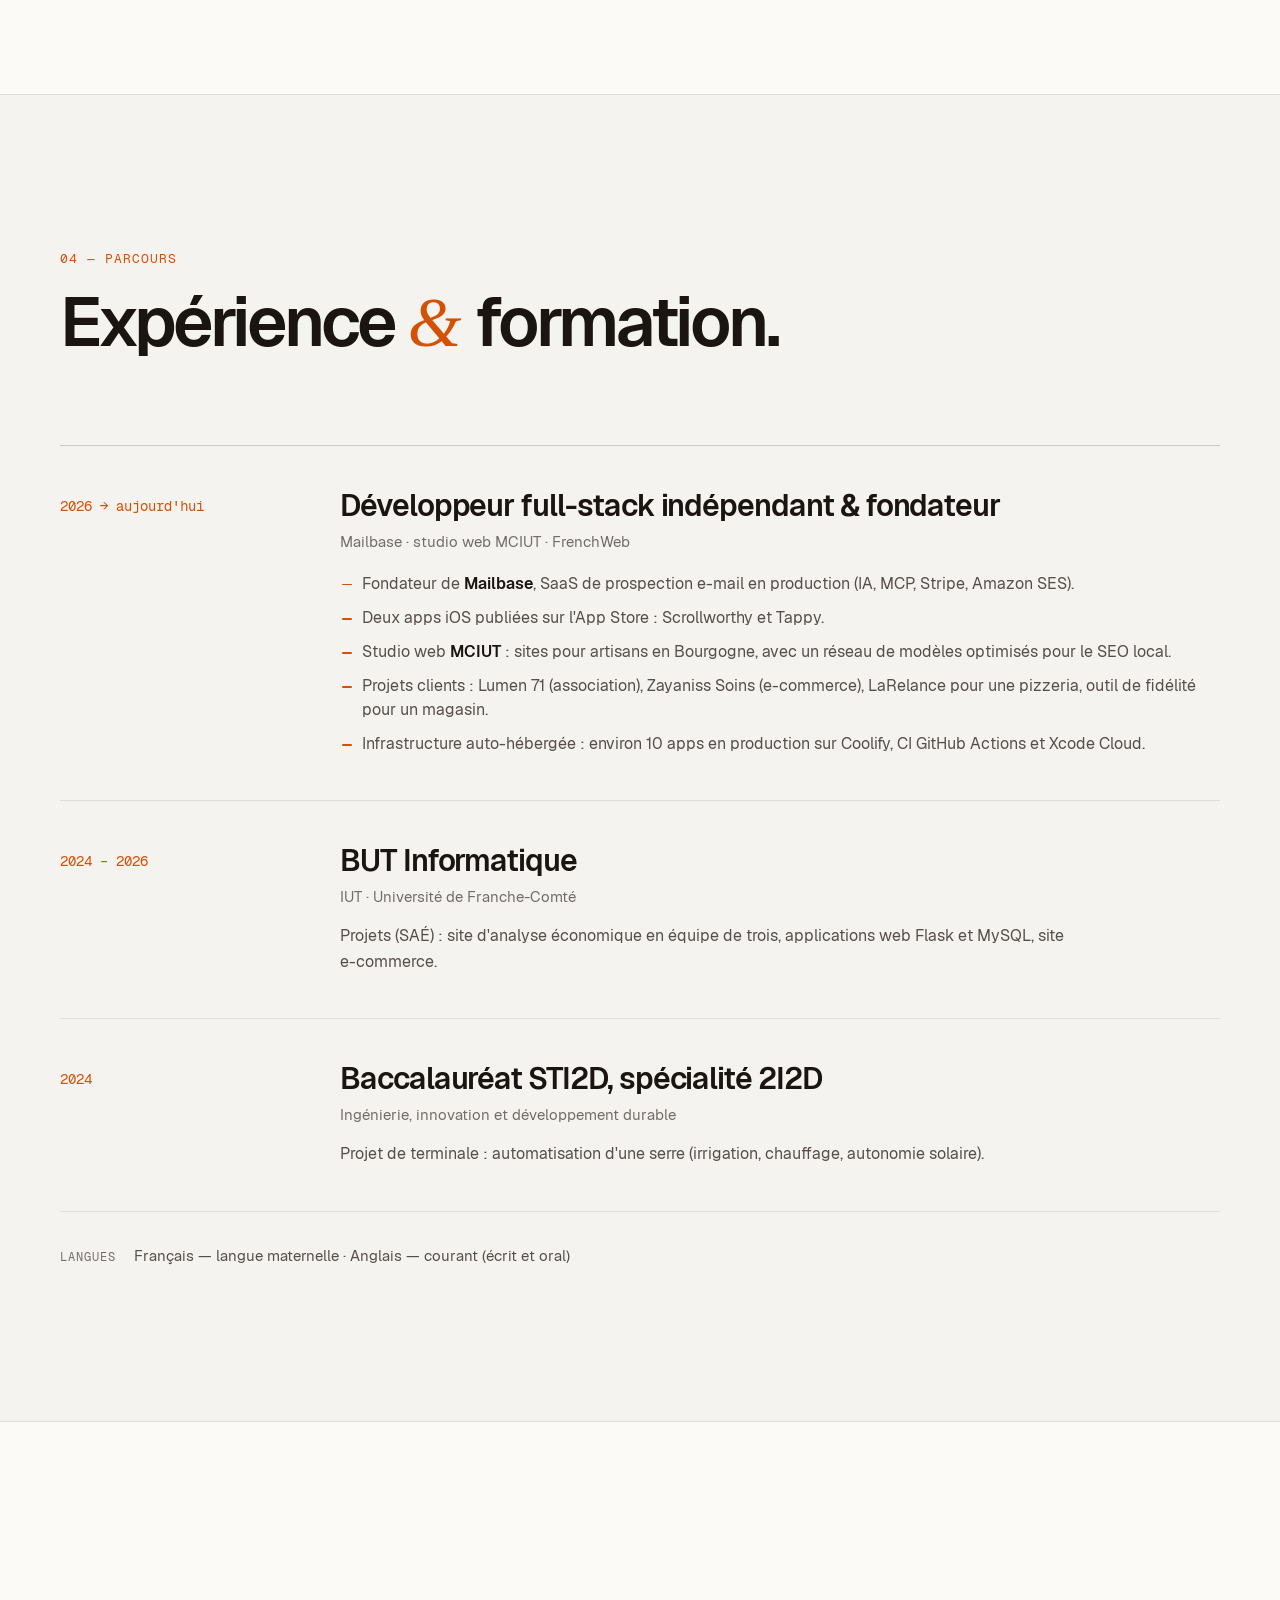
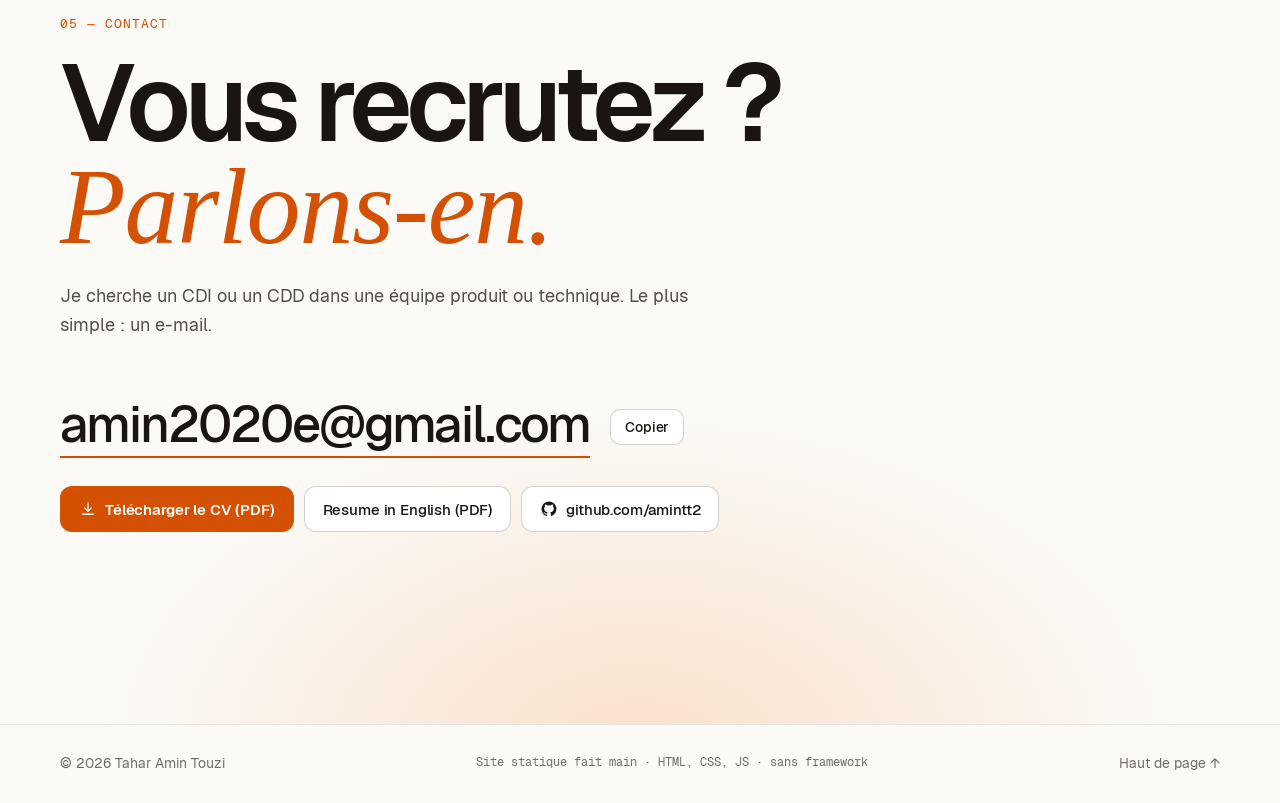
==== commit 9b07cf98: "CV en anglais, anglais courant Co-Authored-By: Claude Opus 5.5 <noreply@anthropic.com>" ====
--- a/index.html
+++ b/index.html
@@ -679,7 +679,7 @@
         </ol>
 
         <div class="langs reveal">
-          <p><span class="mono">Langues</span> Français — langue maternelle · Anglais — technique (documentation, code)</p>
+          <p><span class="mono">Langues</span> Français — langue maternelle · Anglais — courant (écrit et oral)</p>
         </div>
       </div>
     </section>
@@ -701,6 +701,7 @@
             <svg viewBox="0 0 24 24" aria-hidden="true"><path d="M12 4v11m0 0-4.5-4.5M12 15l4.5-4.5M5 19h14"/></svg>
             Télécharger le CV (PDF)
           </a>
+          <a class="btn" href="Tahar-Amin-Touzi-Resume-EN.pdf" download lang="en">Resume in English (PDF)</a>
           <a class="btn" href="https://github.com/amintt2" target="_blank" rel="noopener">
             <svg viewBox="0 0 24 24" aria-hidden="true" class="fill"><path d="M12 2a10 10 0 0 0-3.16 19.49c.5.09.68-.22.68-.48v-1.7c-2.78.6-3.37-1.34-3.37-1.34-.45-1.16-1.11-1.47-1.11-1.47-.91-.62.07-.61.07-.61 1 .07 1.53 1.03 1.53 1.03.9 1.52 2.34 1.08 2.91.83.09-.65.35-1.08.63-1.33-2.22-.25-4.55-1.11-4.55-4.94 0-1.09.39-1.98 1.03-2.68-.1-.25-.45-1.27.1-2.64 0 0 .84-.27 2.75 1.02a9.5 9.5 0 0 1 5 0c1.91-1.29 2.75-1.02 2.75-1.02.55 1.37.2 2.39.1 2.64.64.7 1.03 1.59 1.03 2.68 0 3.84-2.34 4.68-4.57 4.93.36.31.68.92.68 1.85v2.74c0 .27.18.58.69.48A10 10 0 0 0 12 2Z"/></svg>
             github.com/amintt2
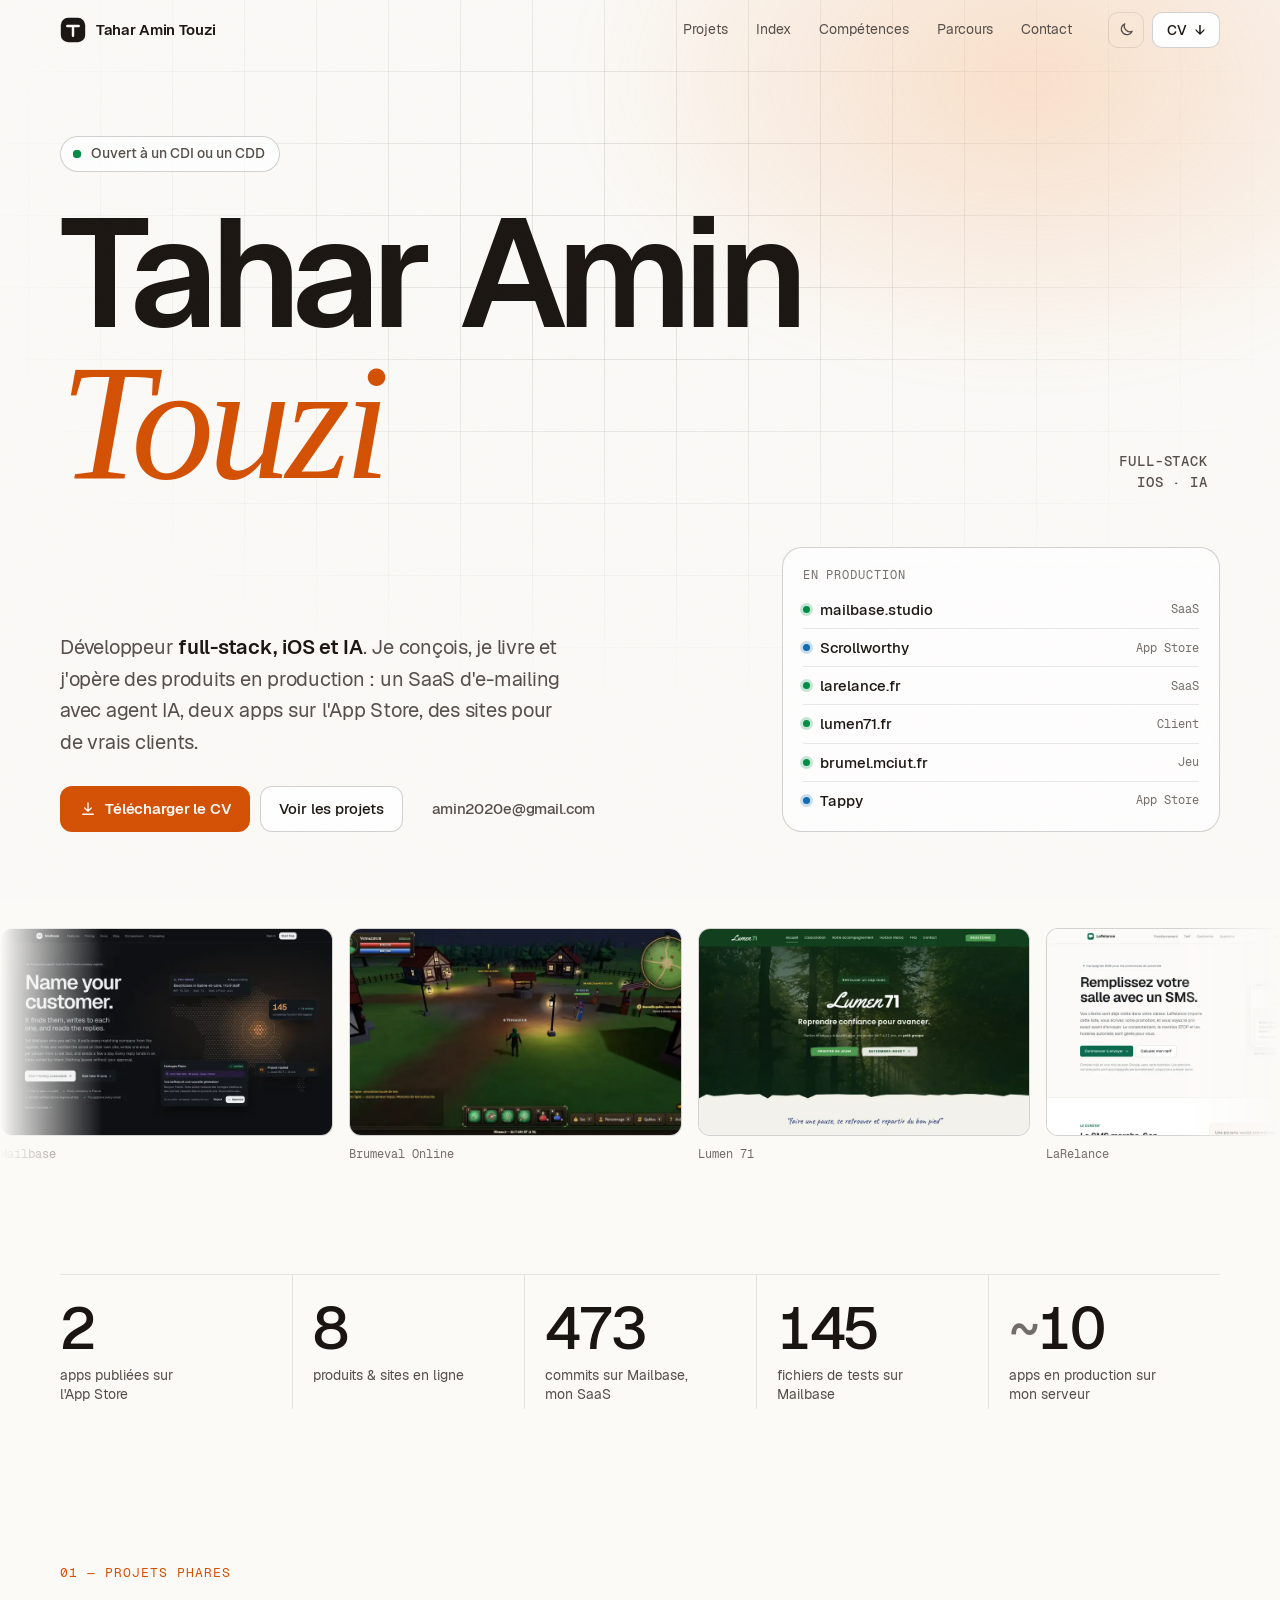
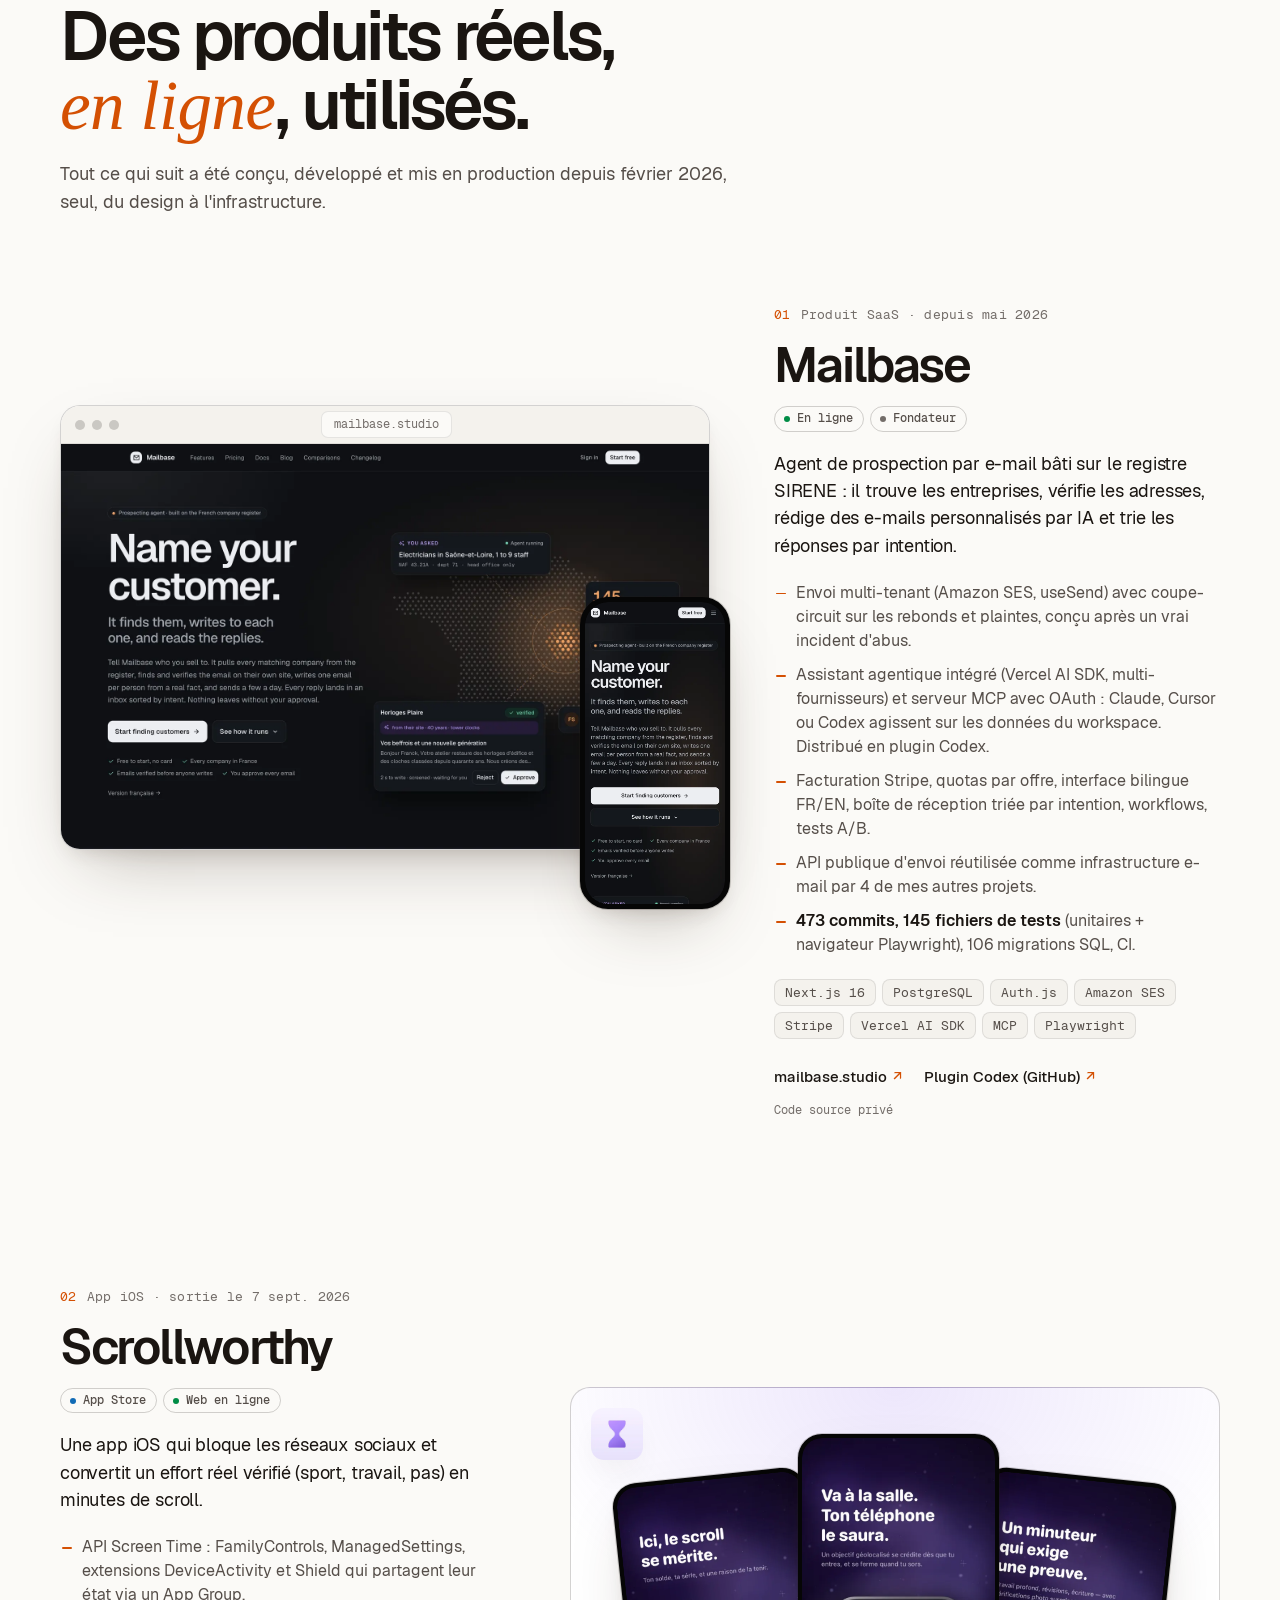
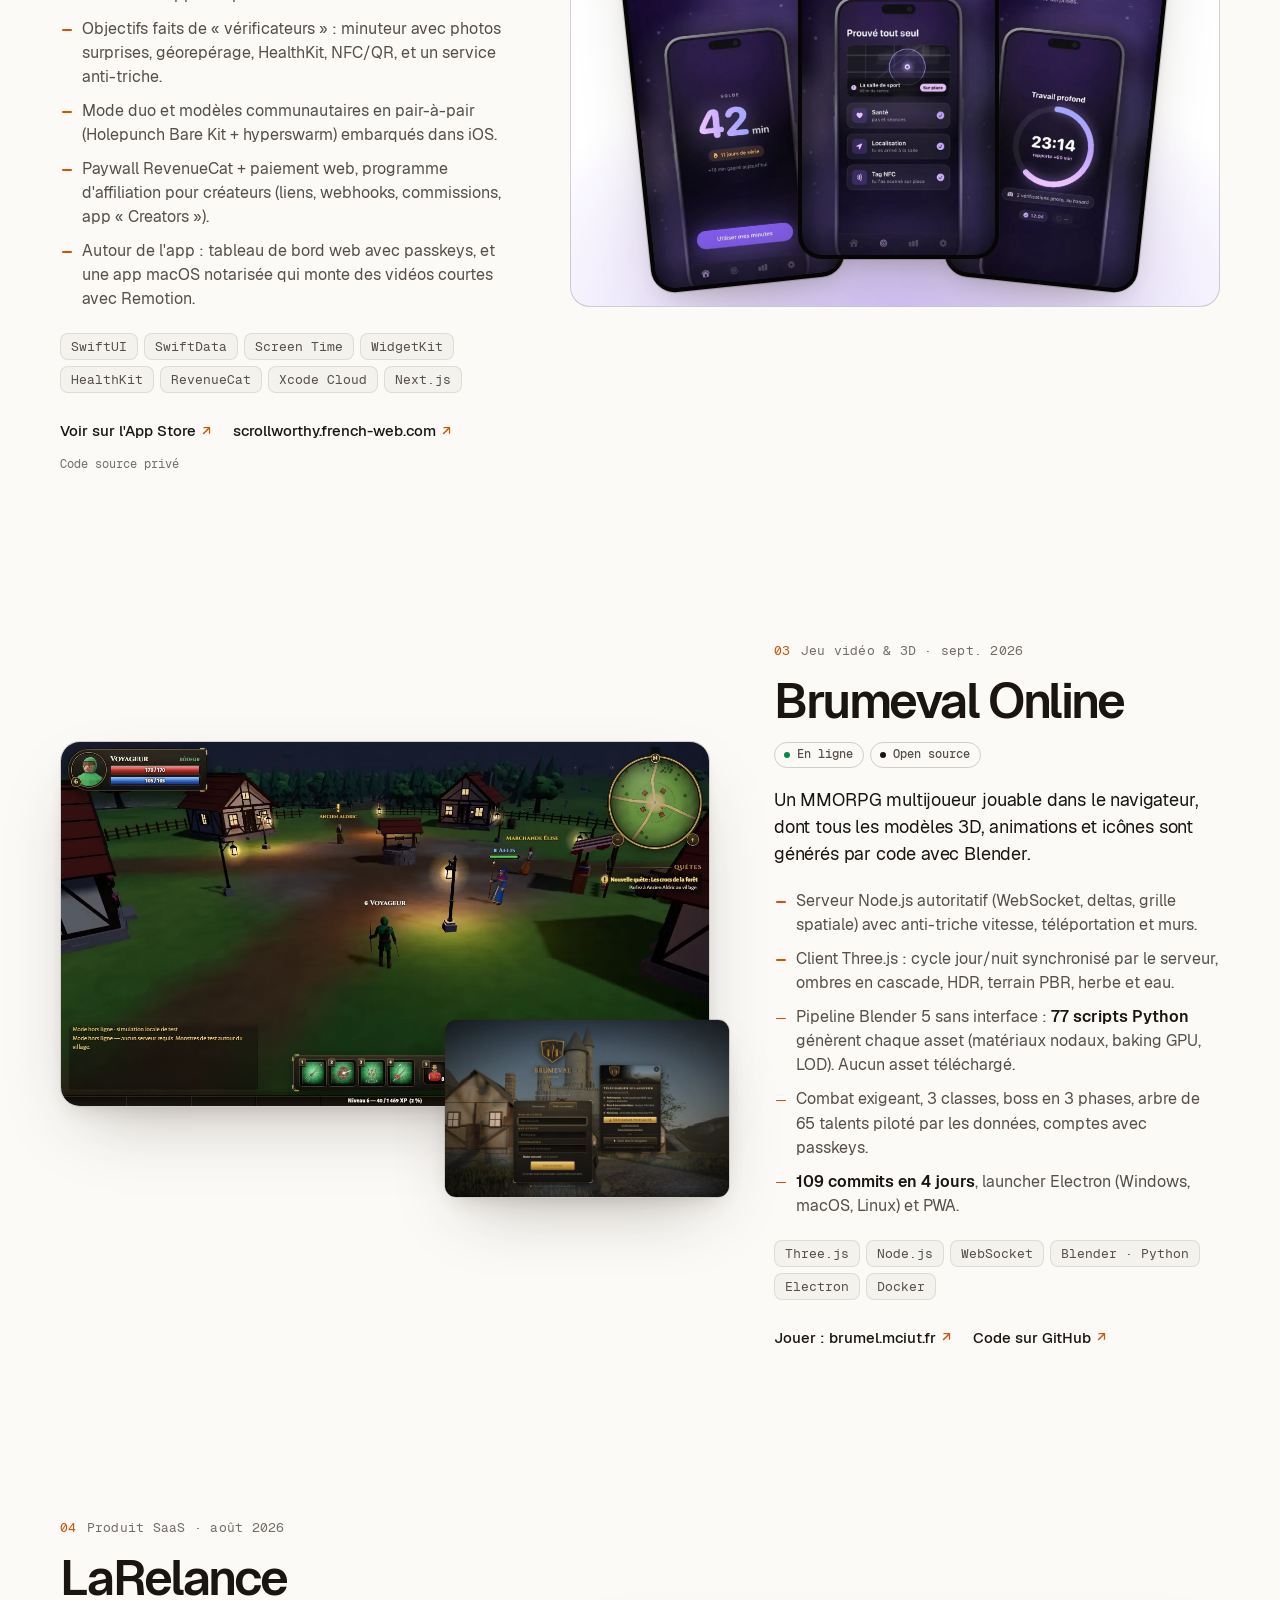
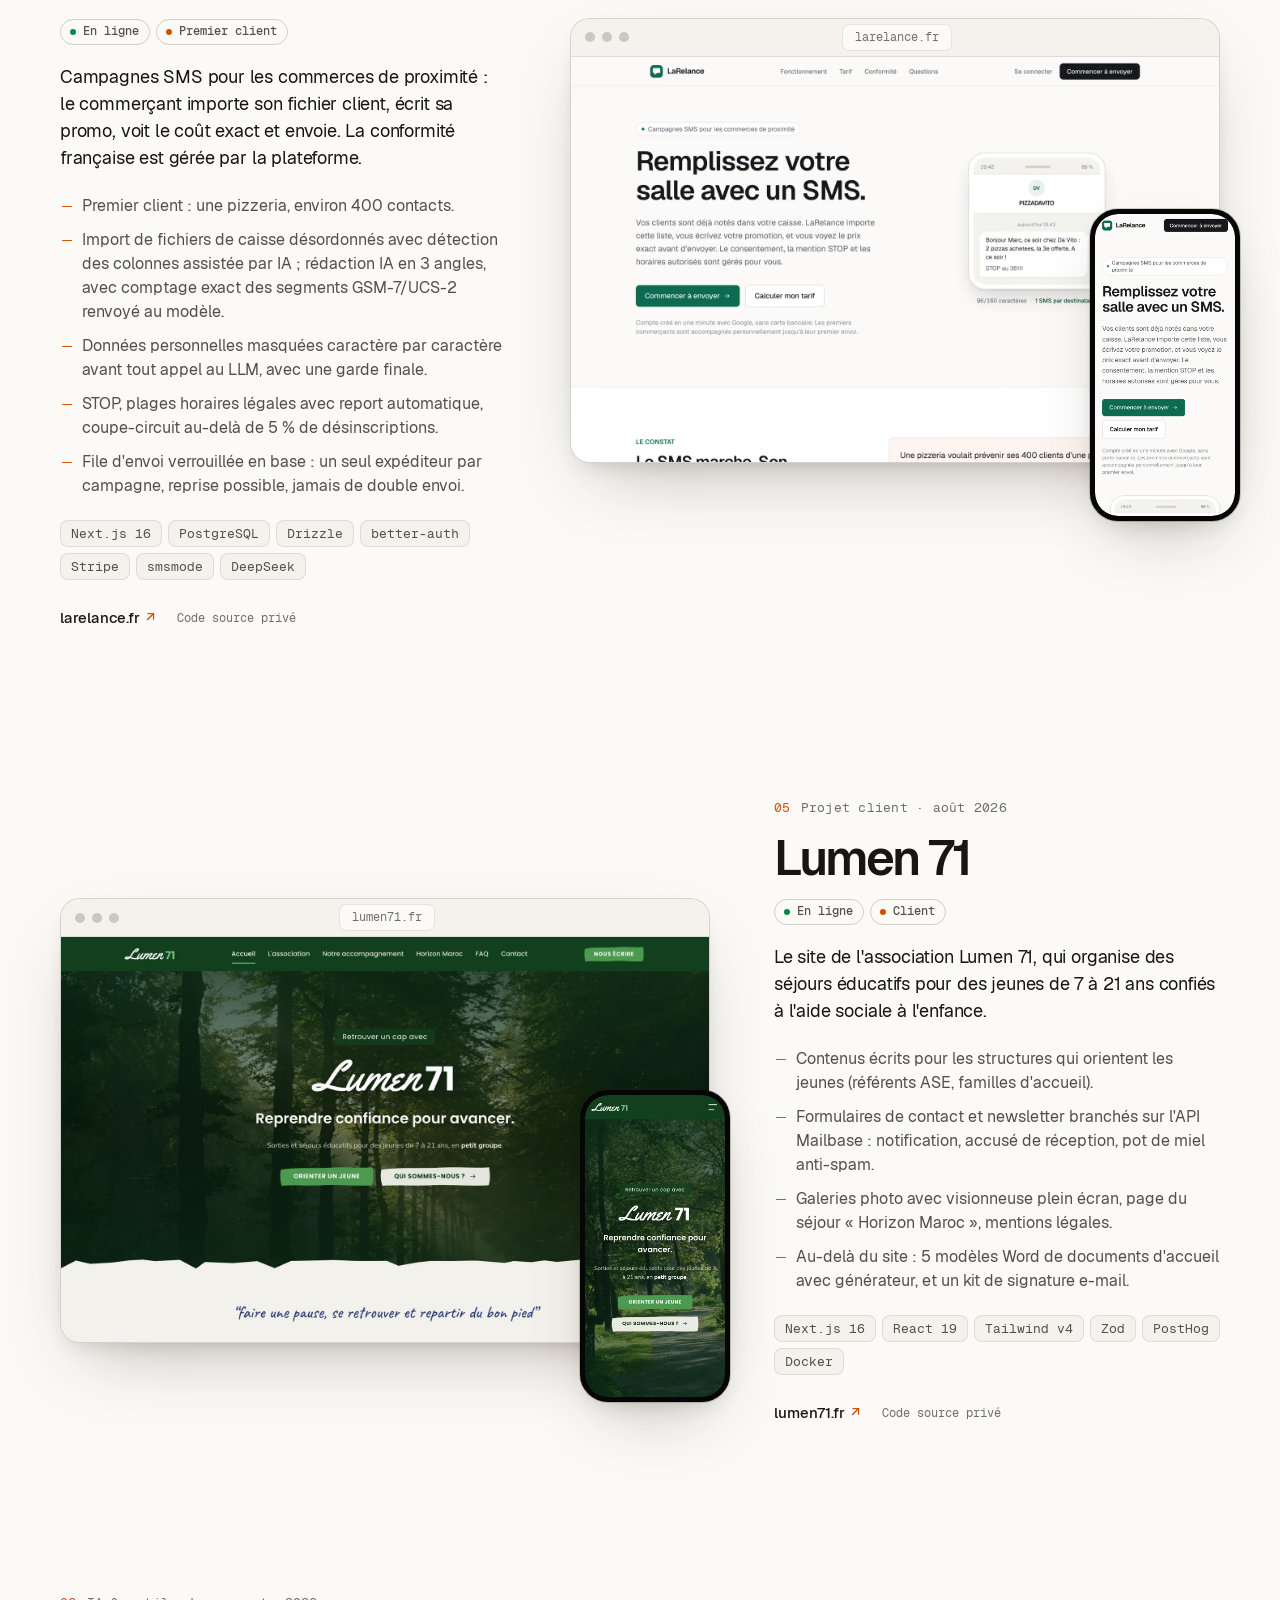
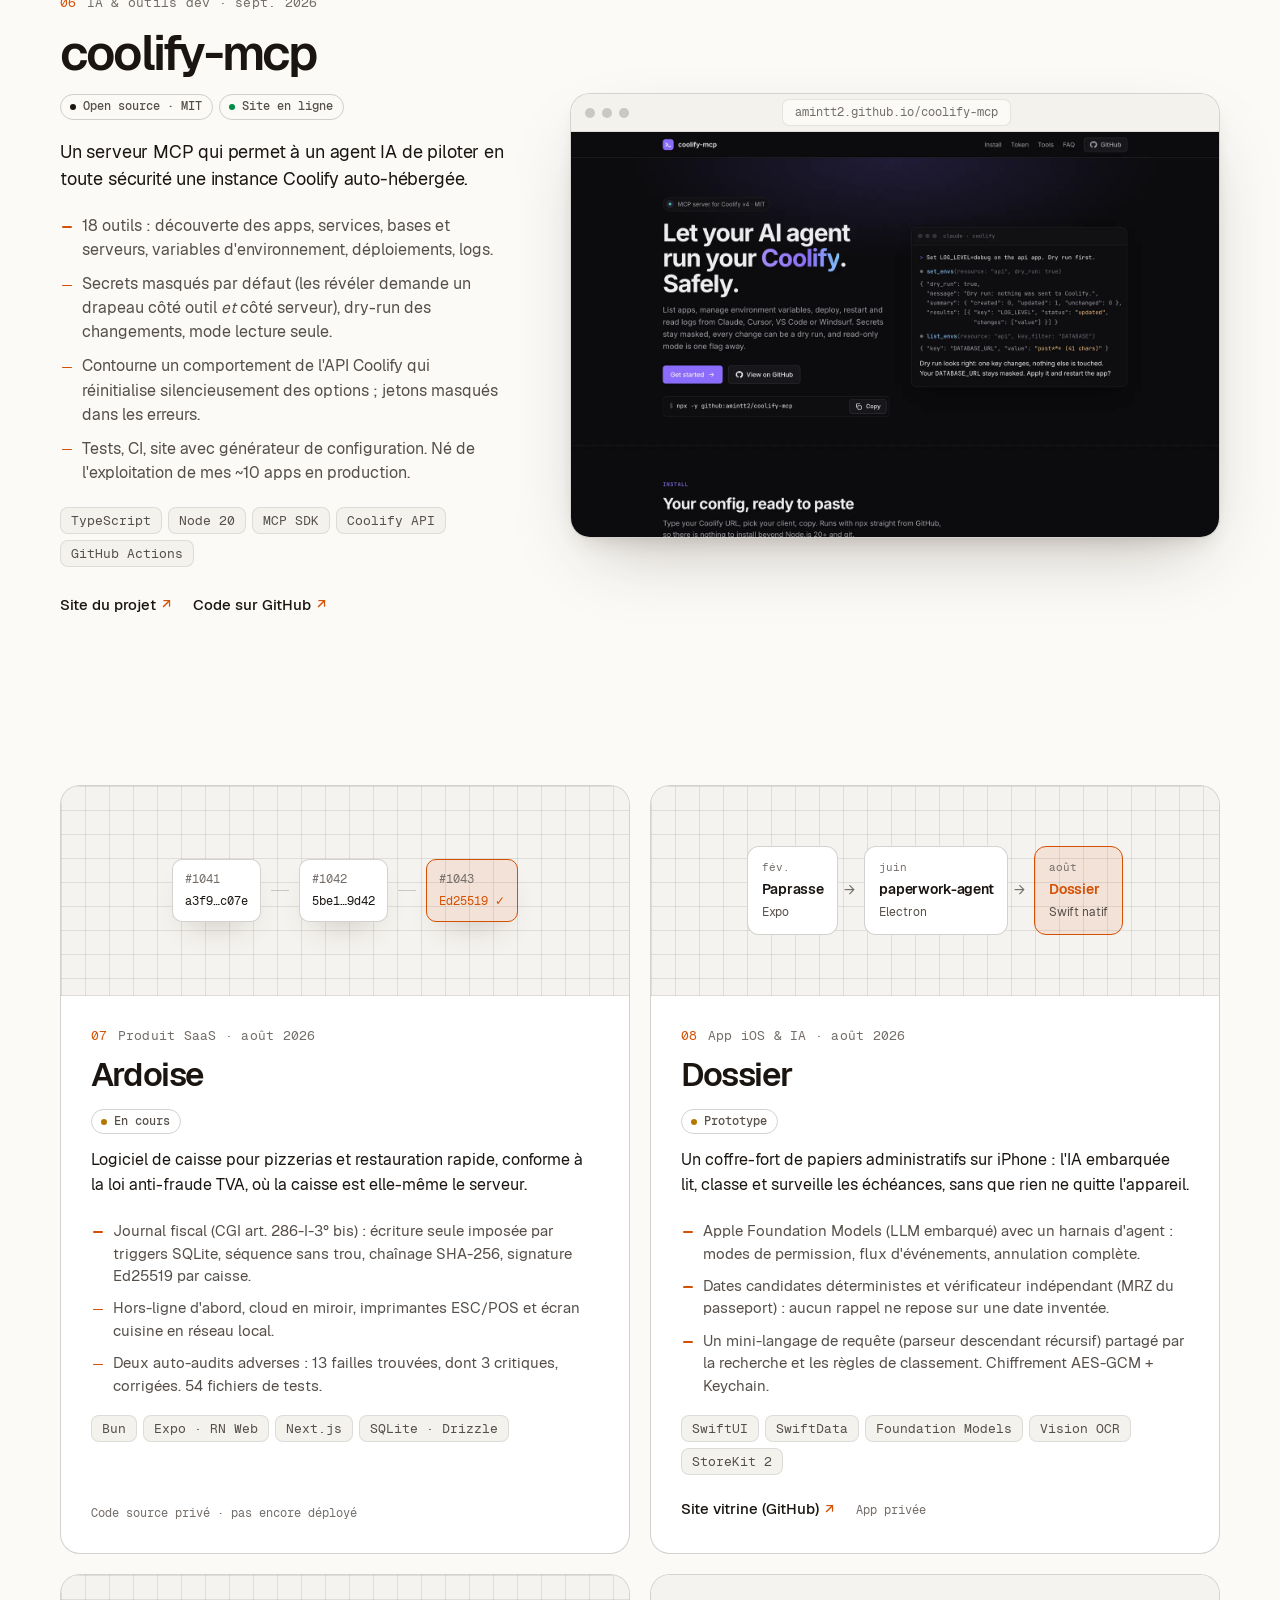
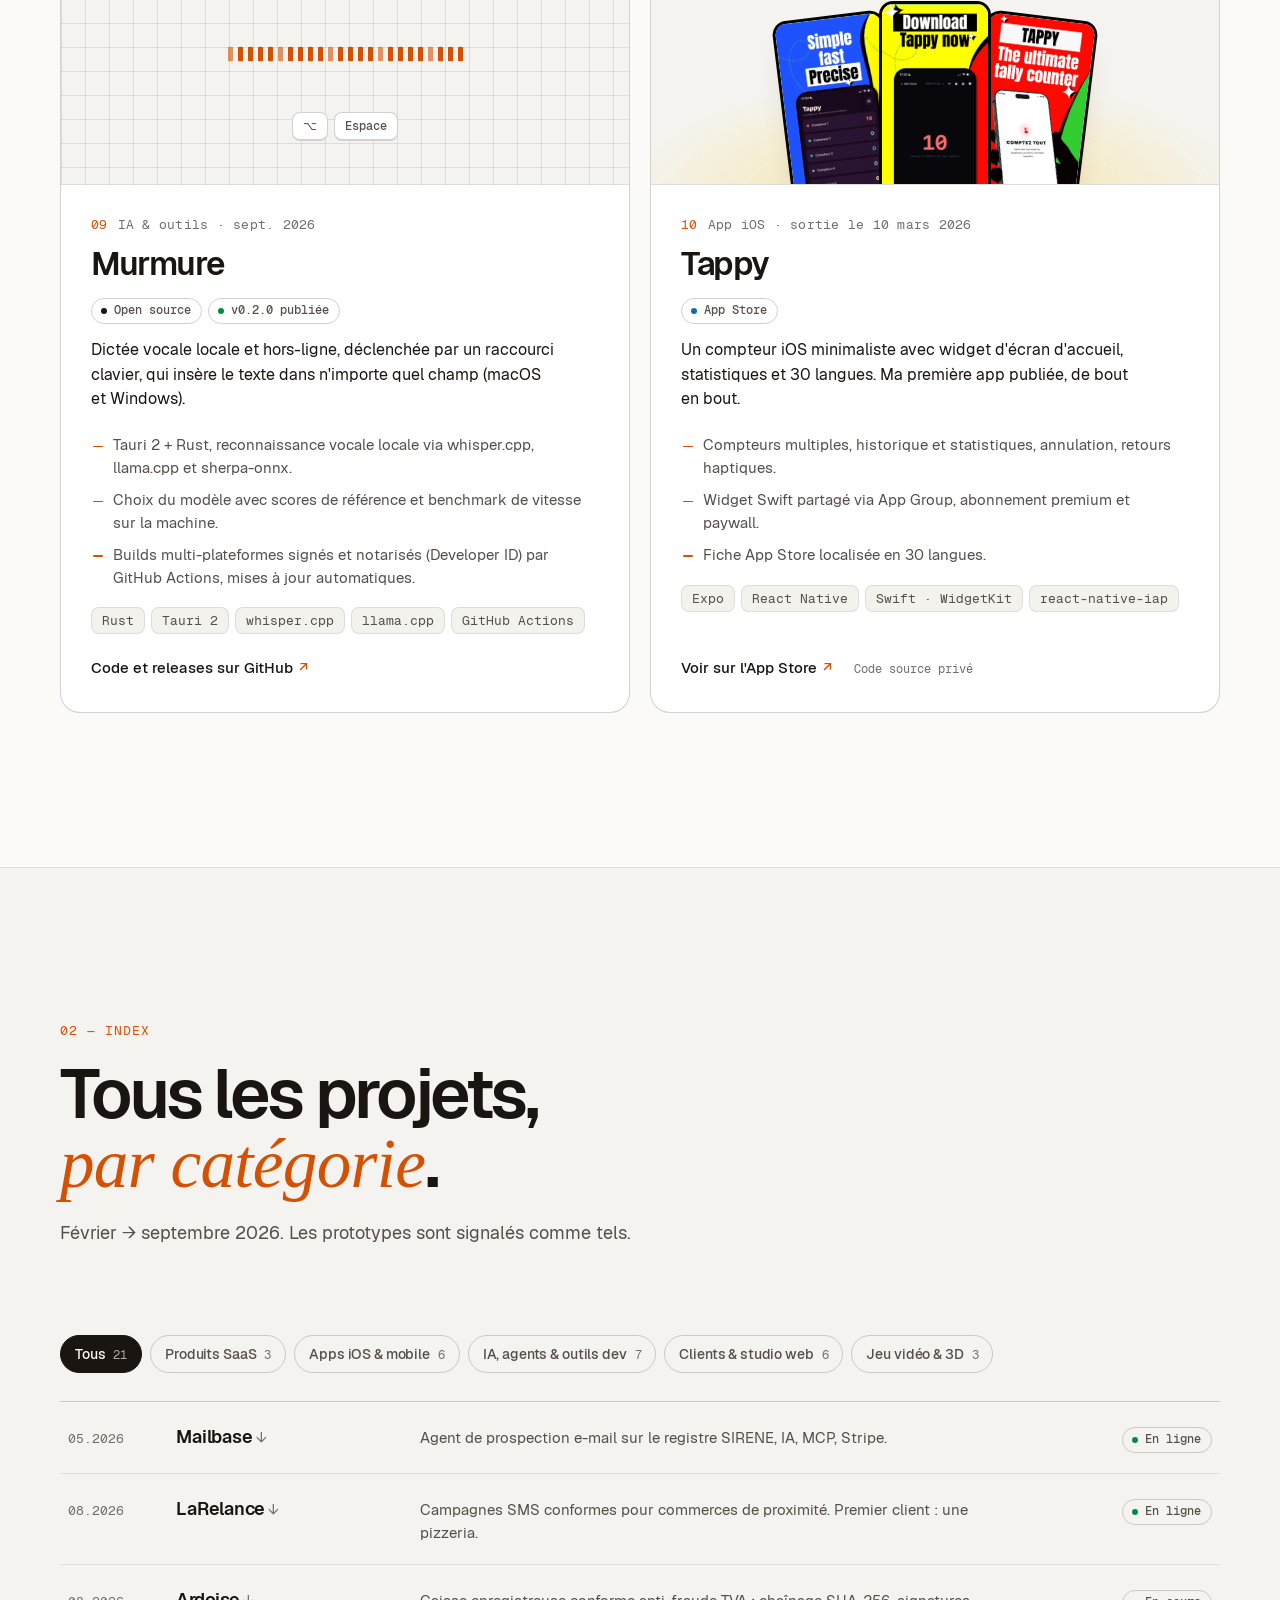
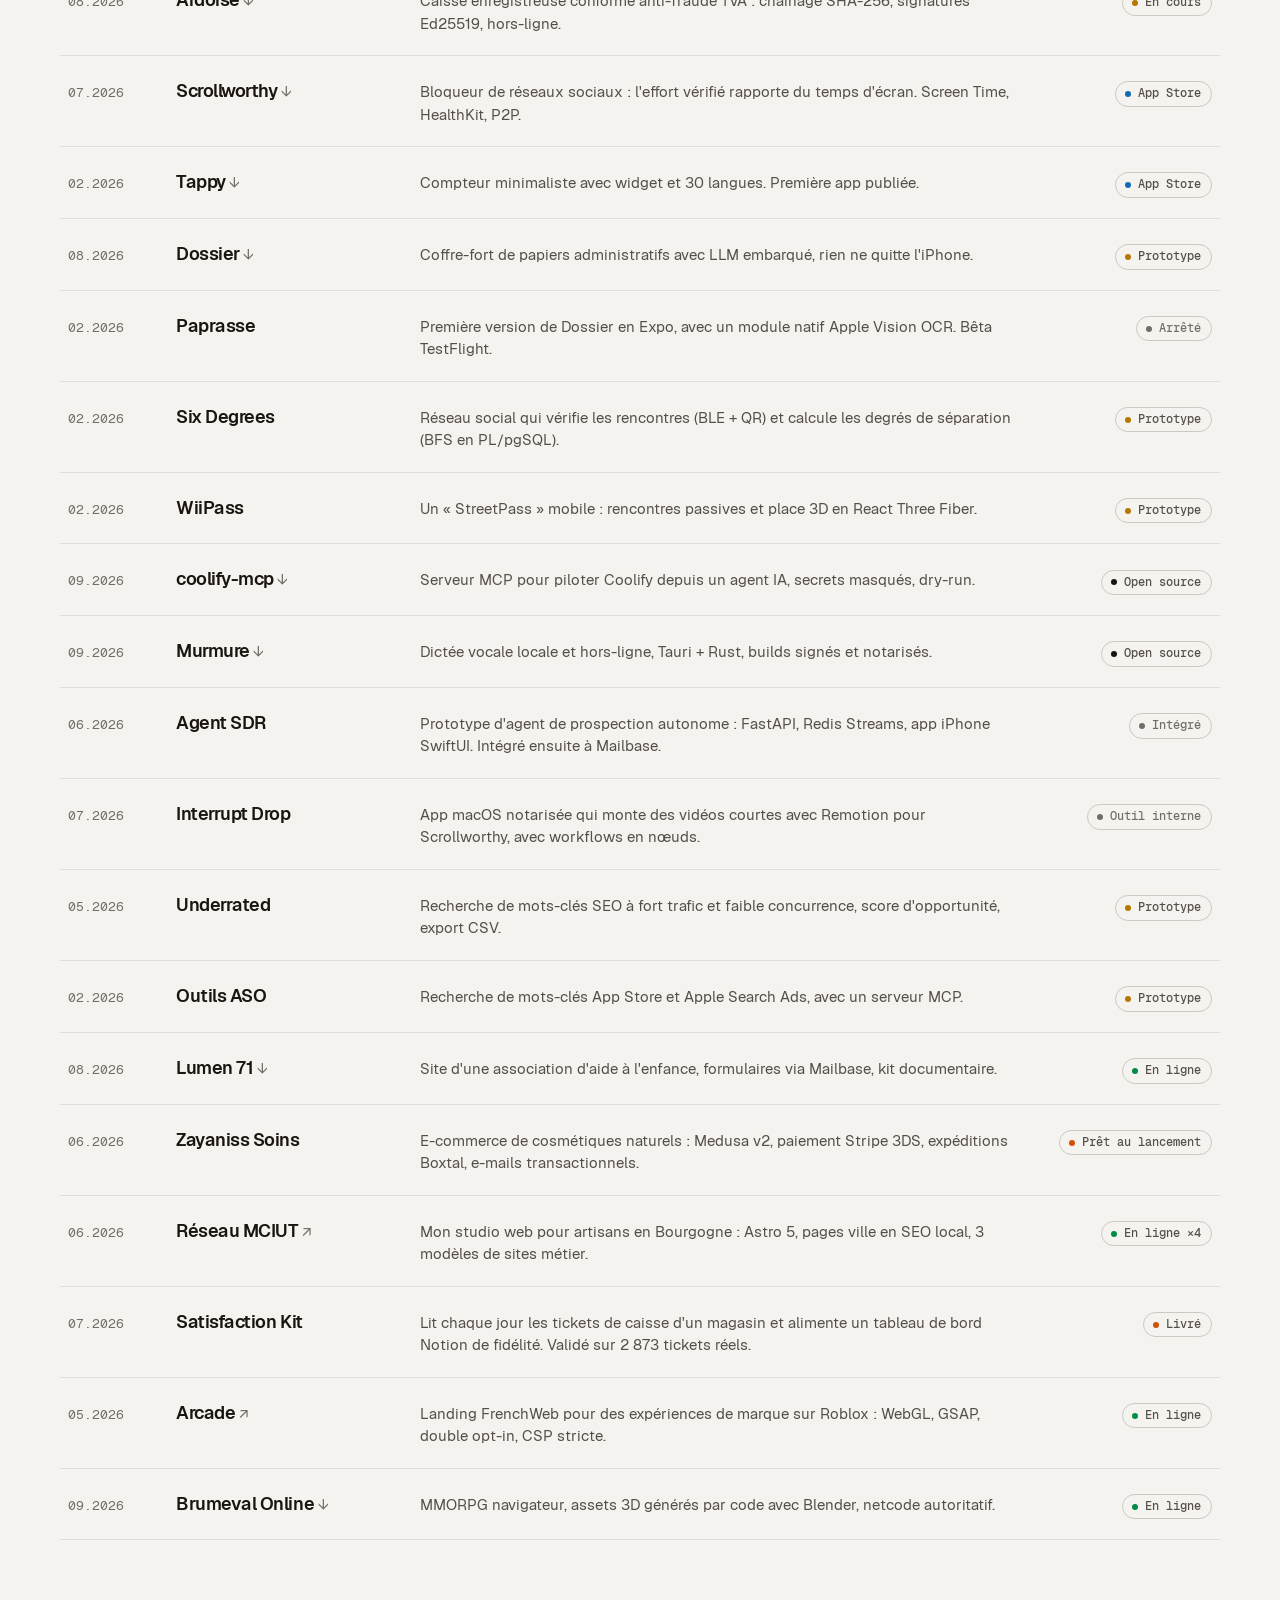
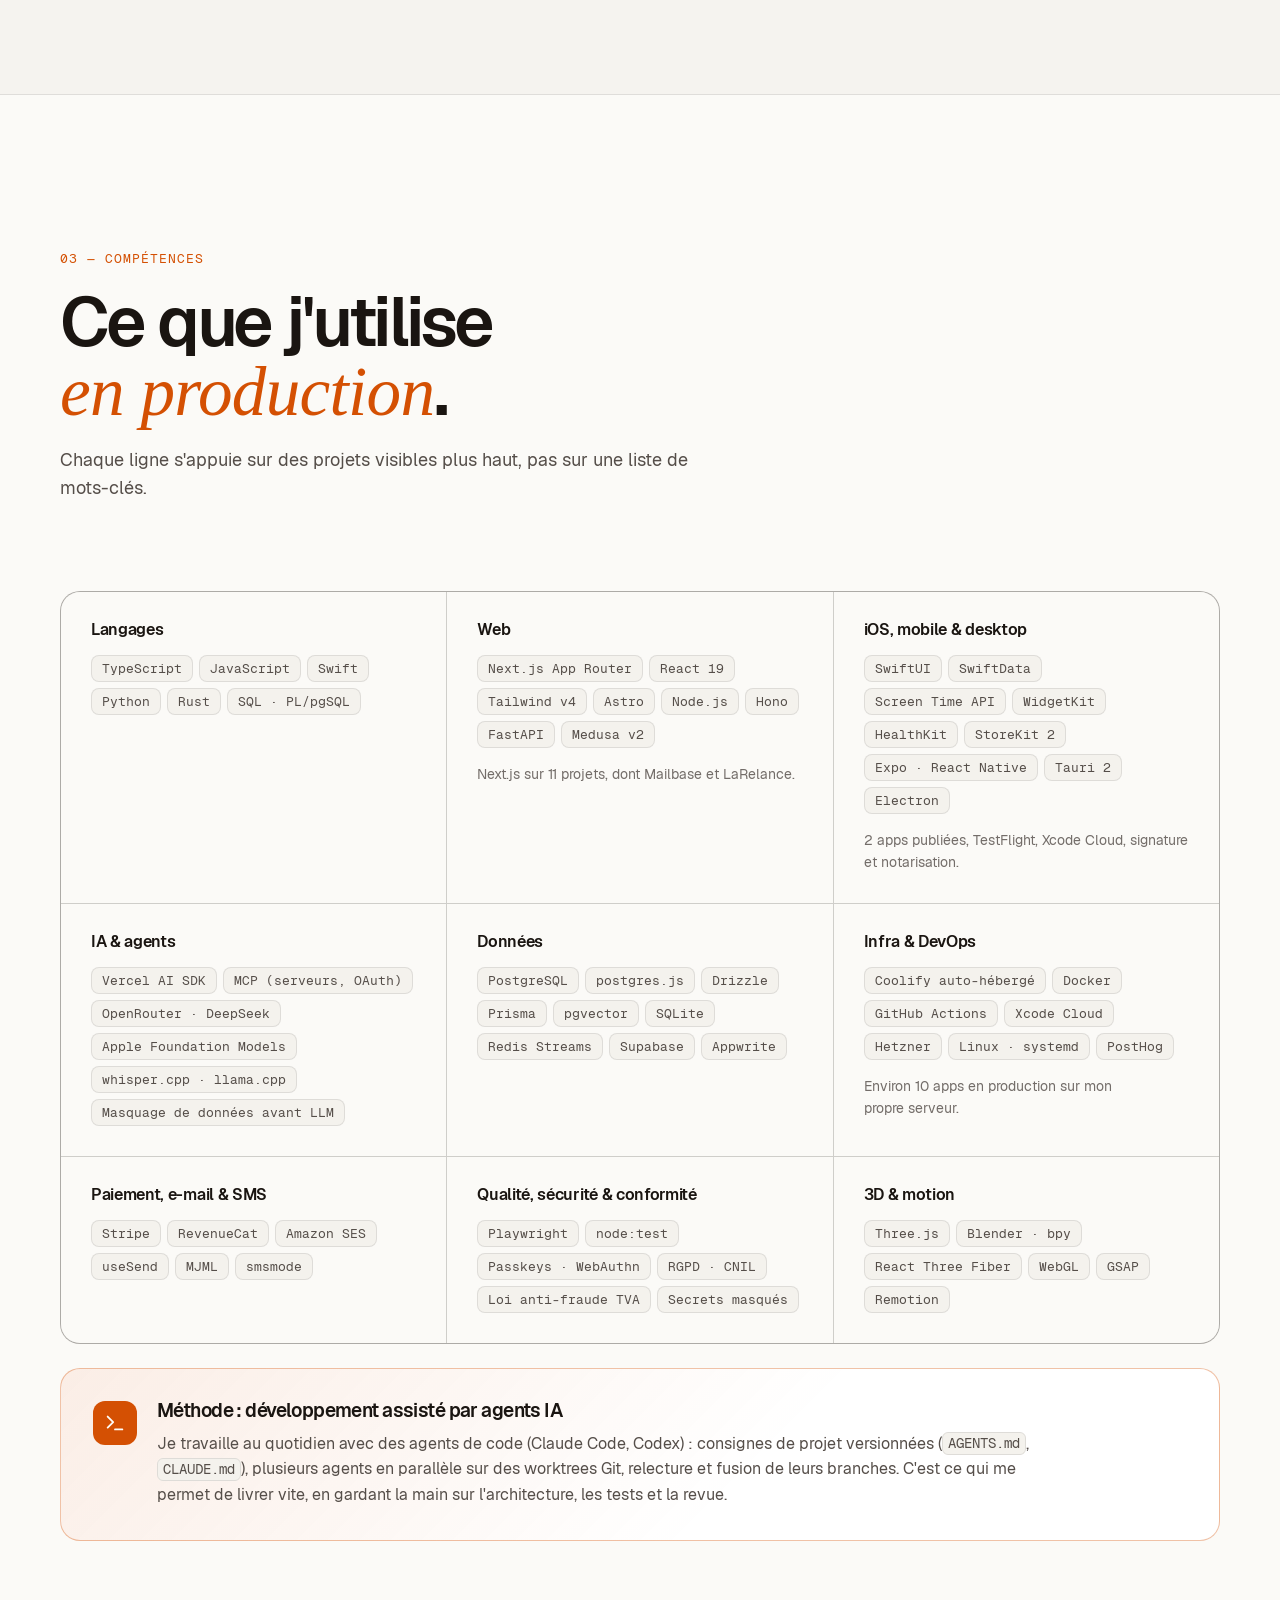
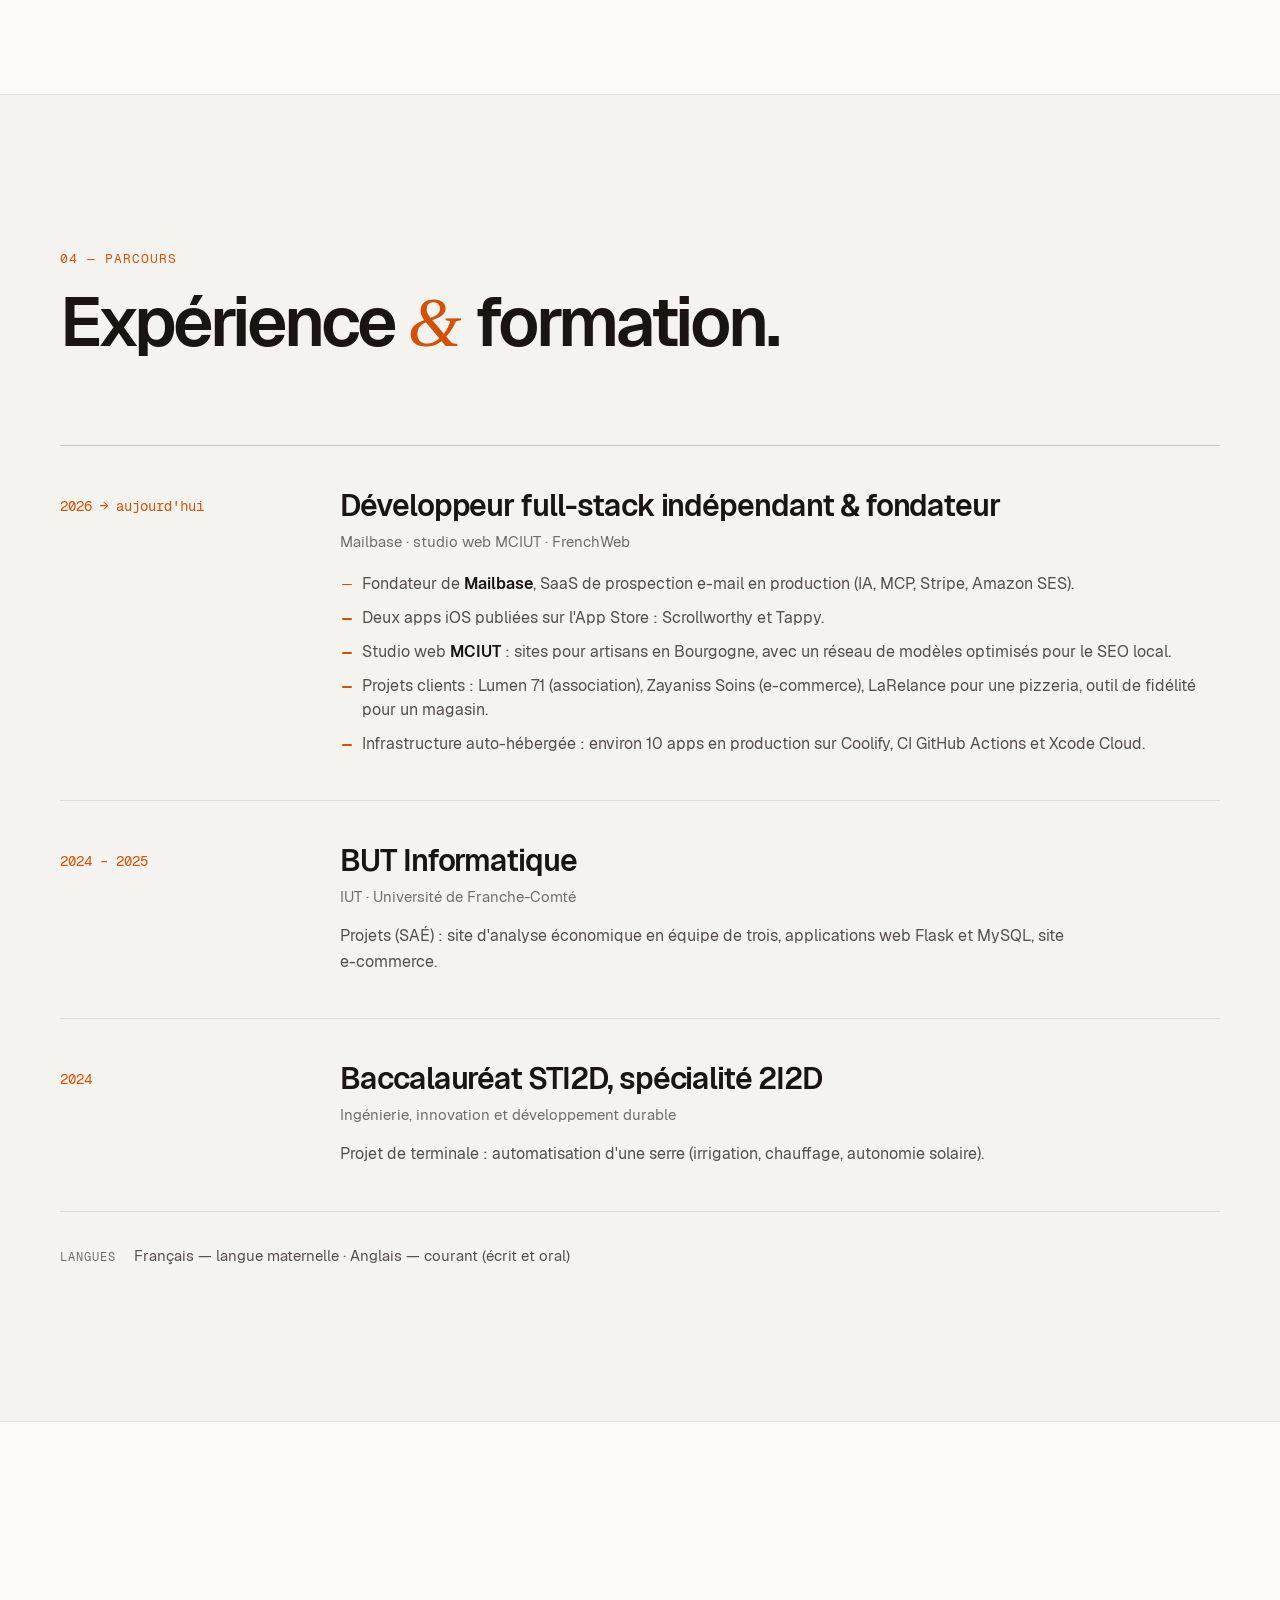
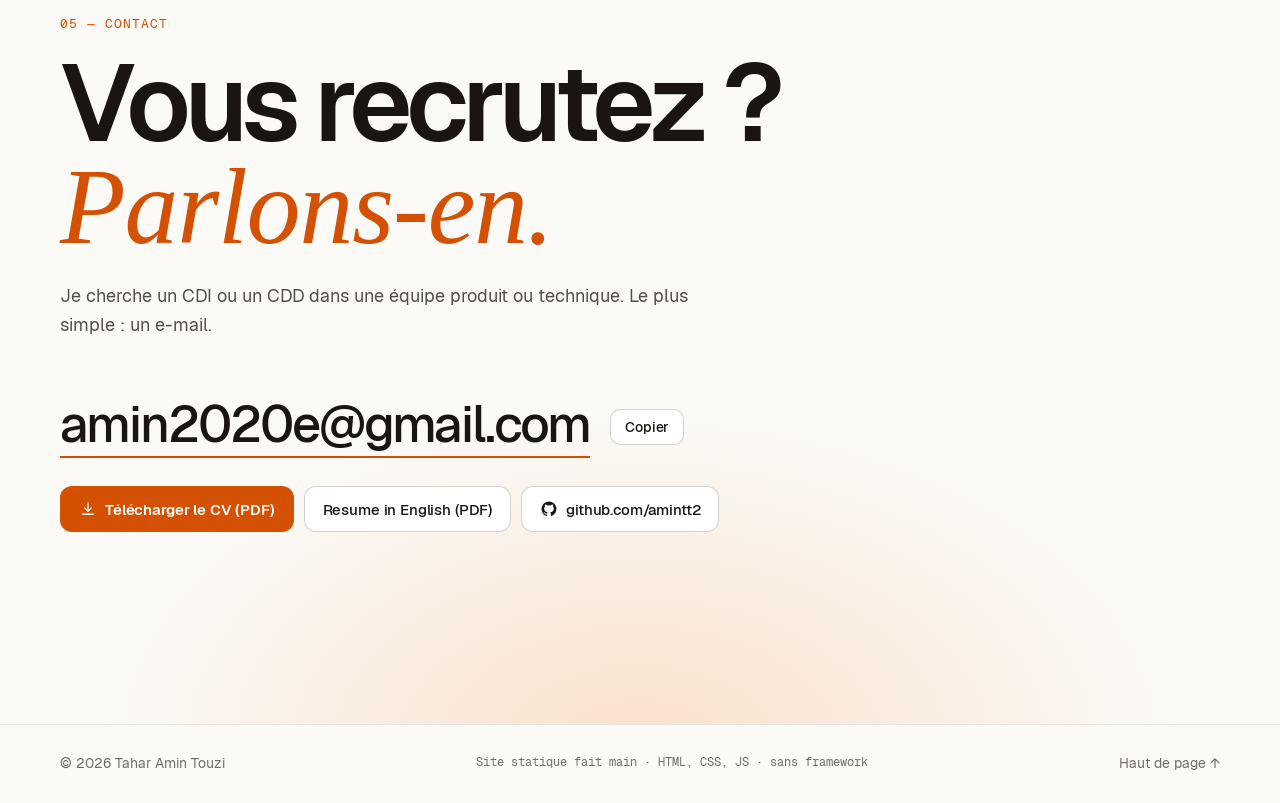
==== commit 57479b93: "Formation : BUT Informatique 2024 – 2025 Co-Authored-By: Claude Opus 5.5 <noreply@anthropic.com>" ====
--- a/index.html
+++ b/index.html
@@ -661,7 +661,7 @@
             </div>
           </li>
           <li class="tl reveal">
-            <p class="tl-date mono">2024 – 2026</p>
+            <p class="tl-date mono">2024 – 2025</p>
             <div class="tl-body">
               <h3>BUT Informatique</h3>
               <p class="tl-org">IUT · Université de Franche-Comté</p>
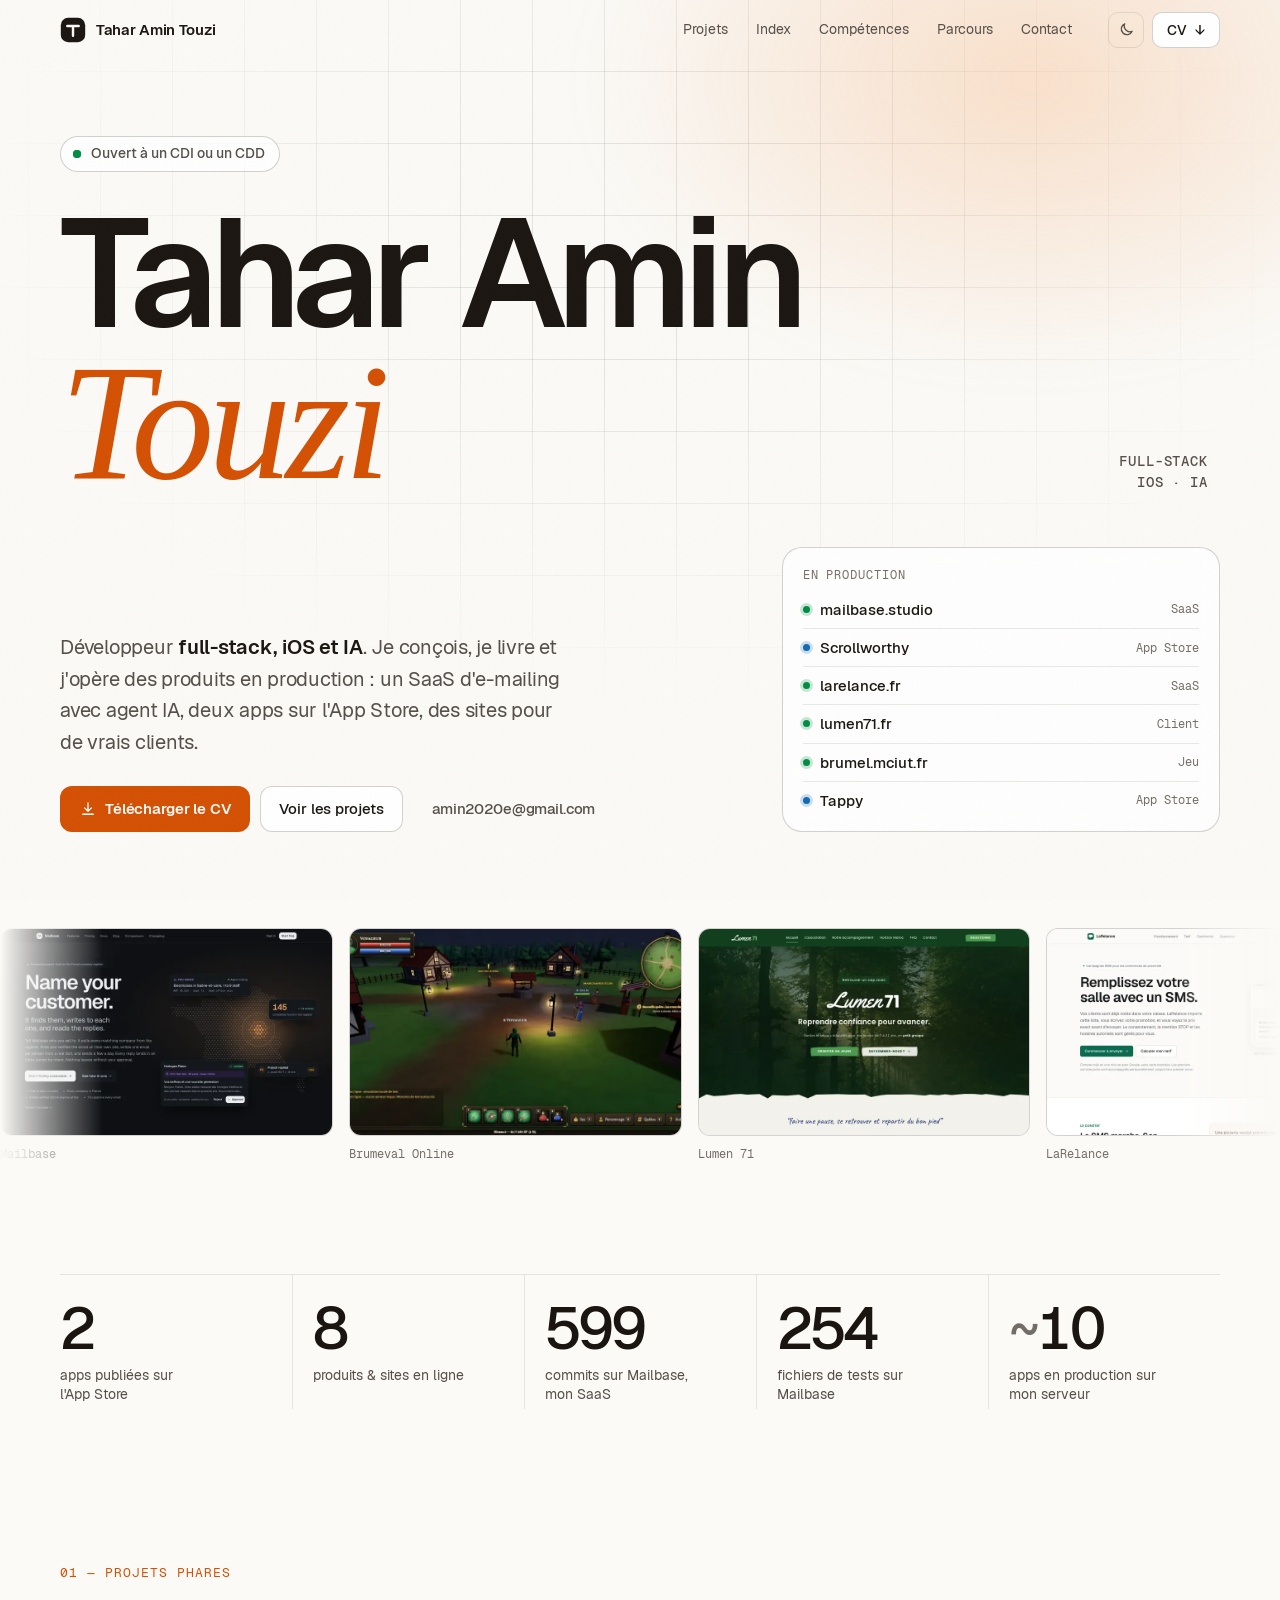
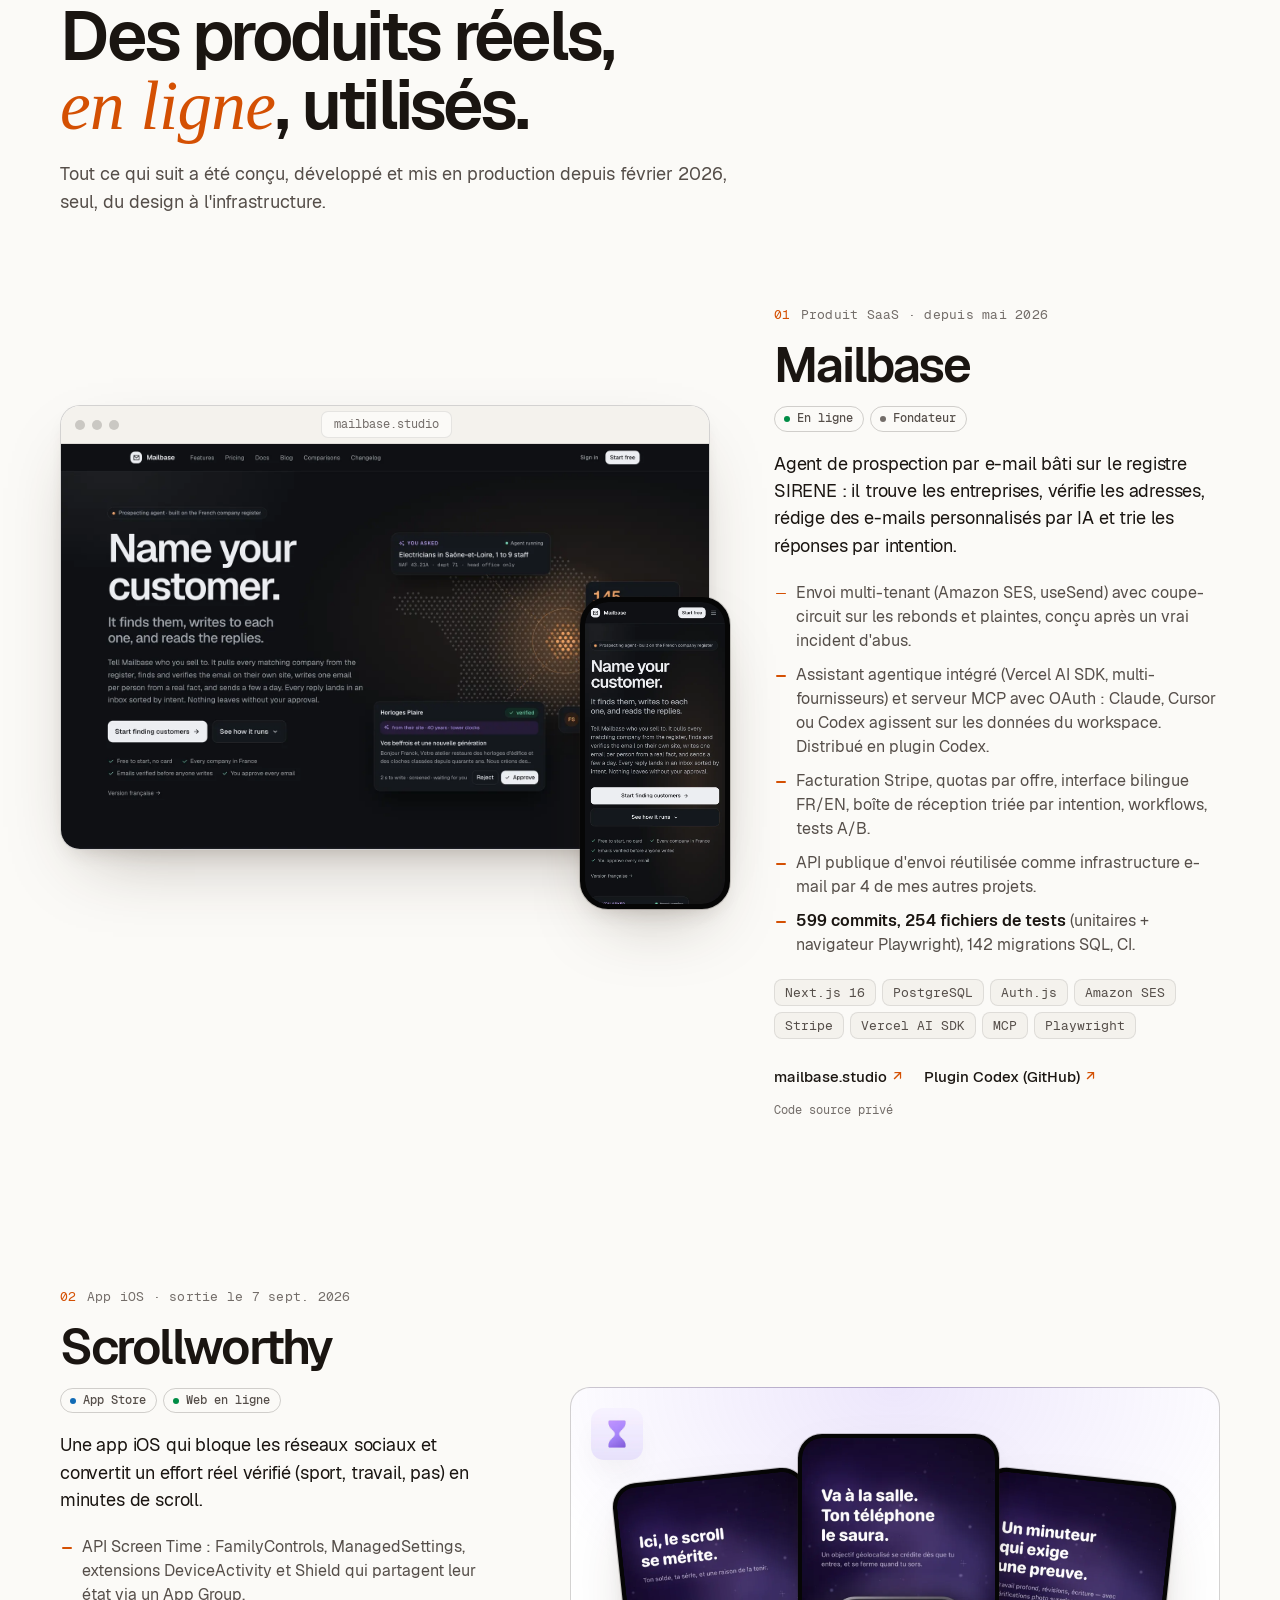
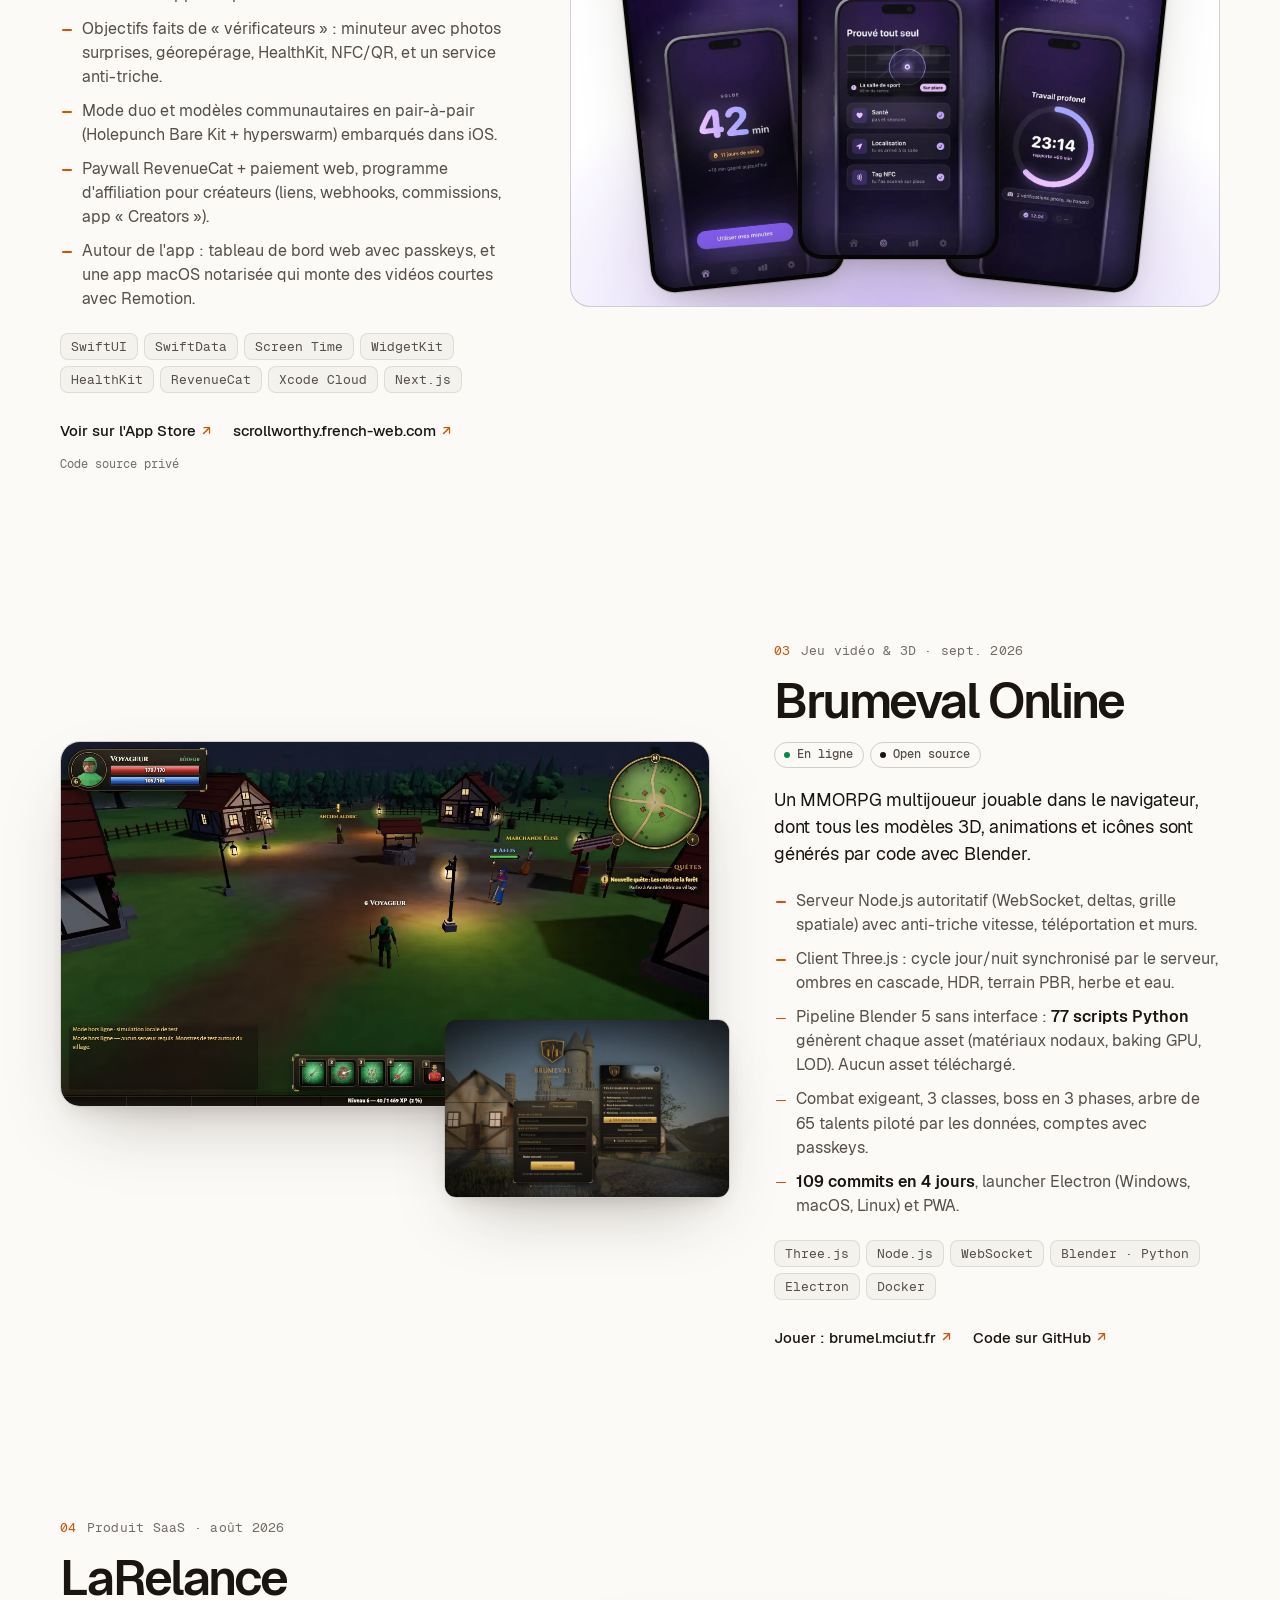
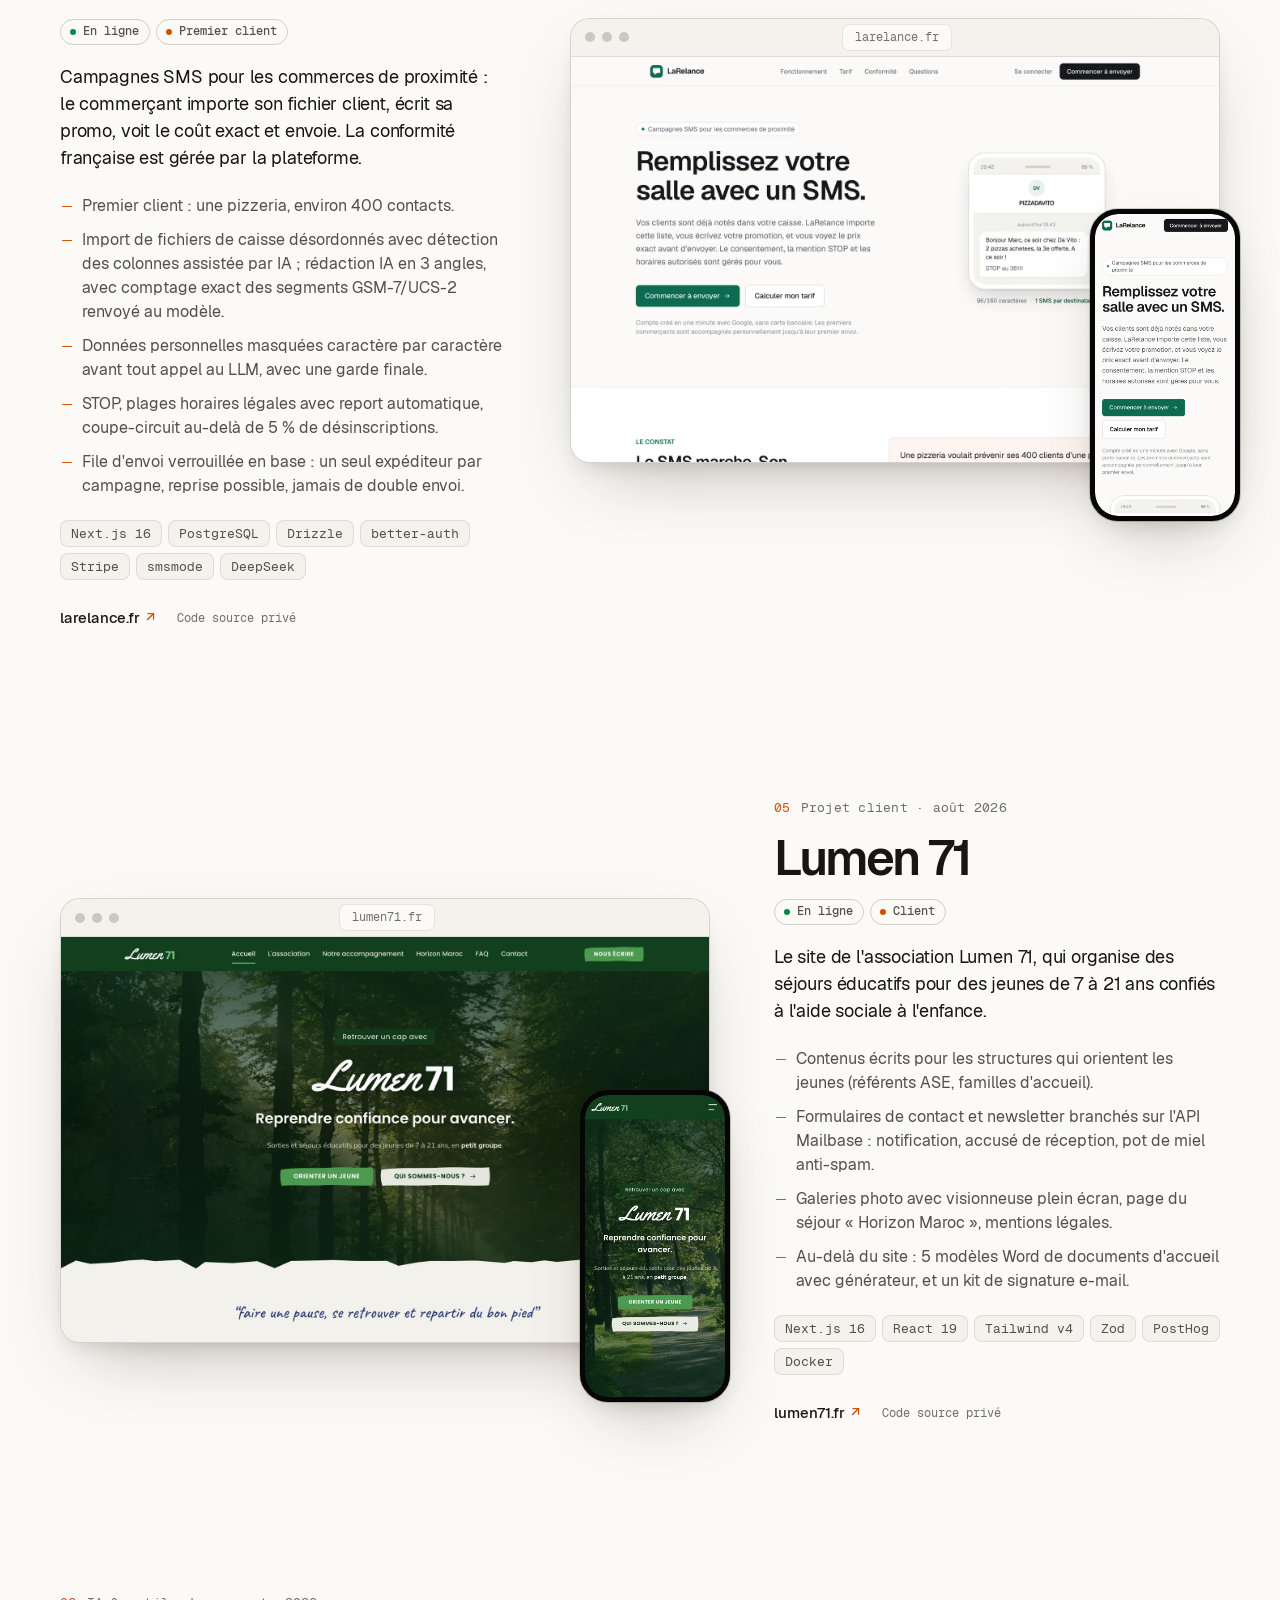
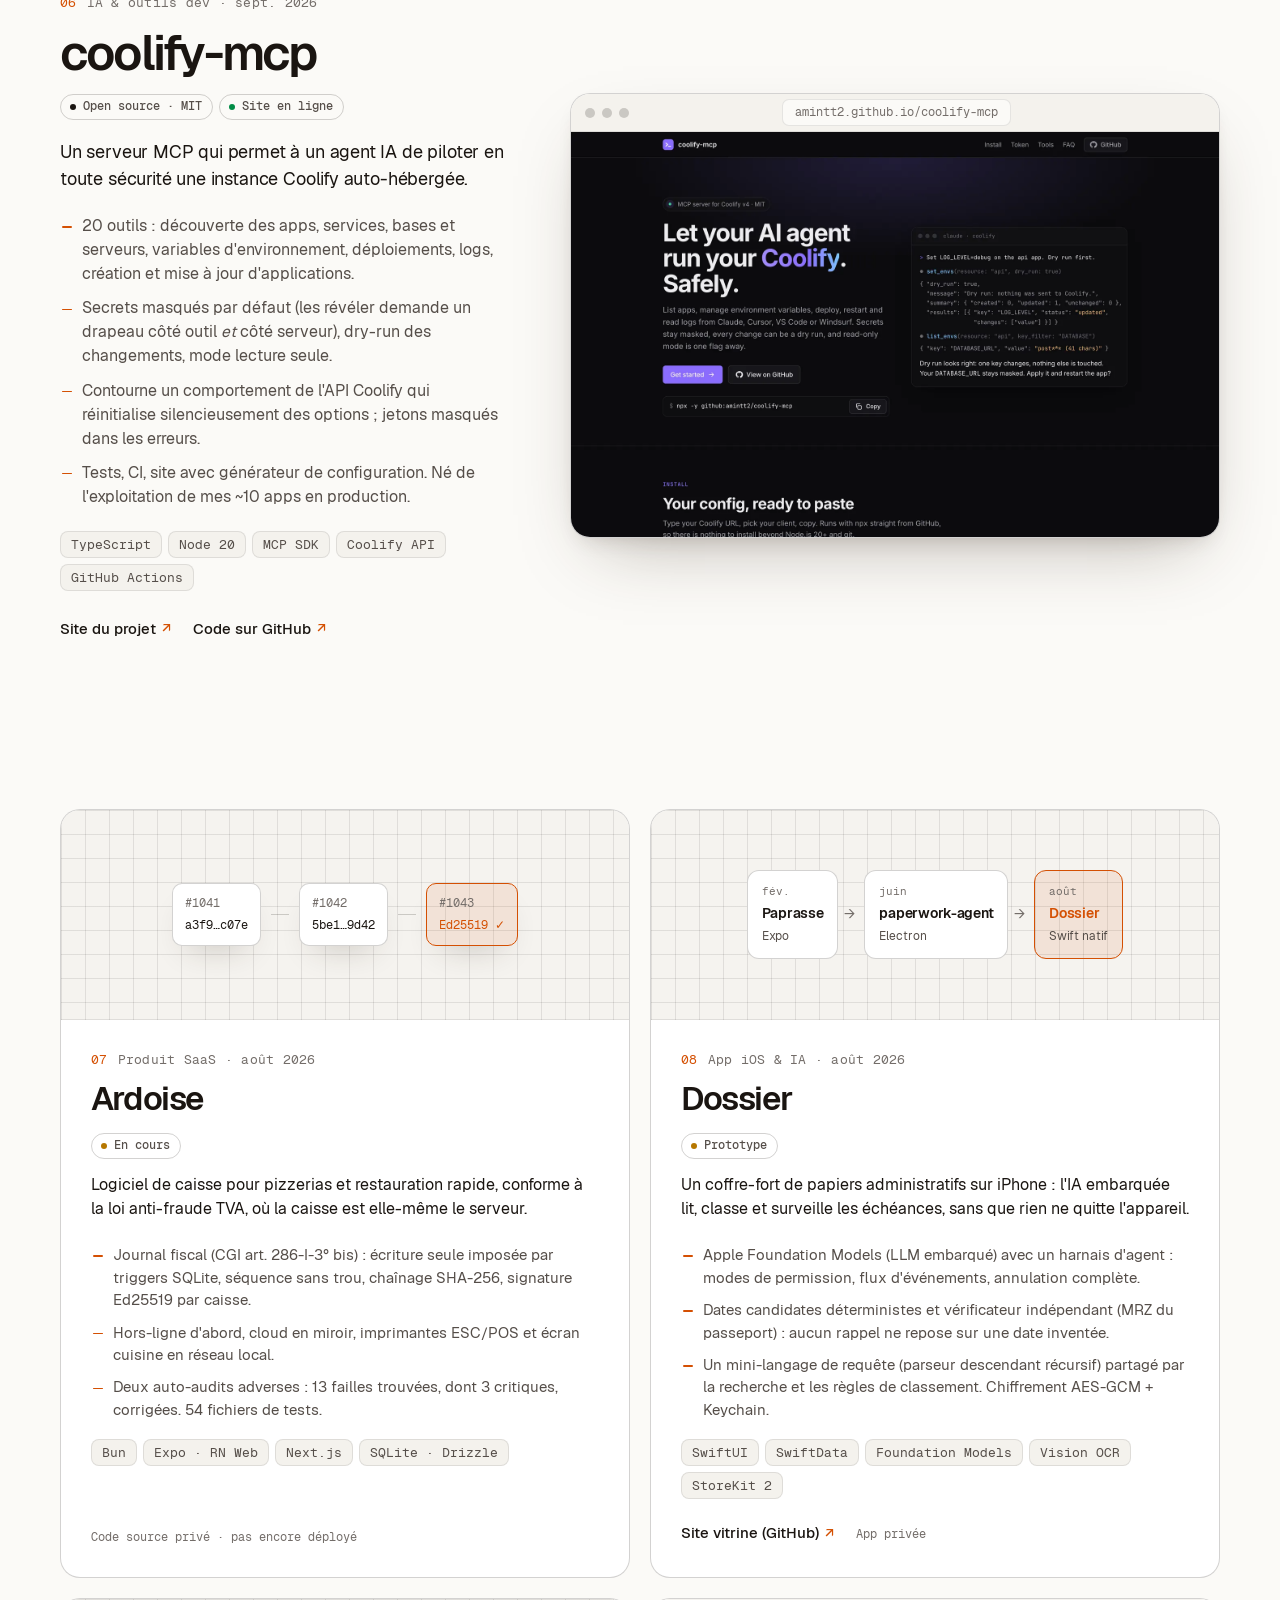
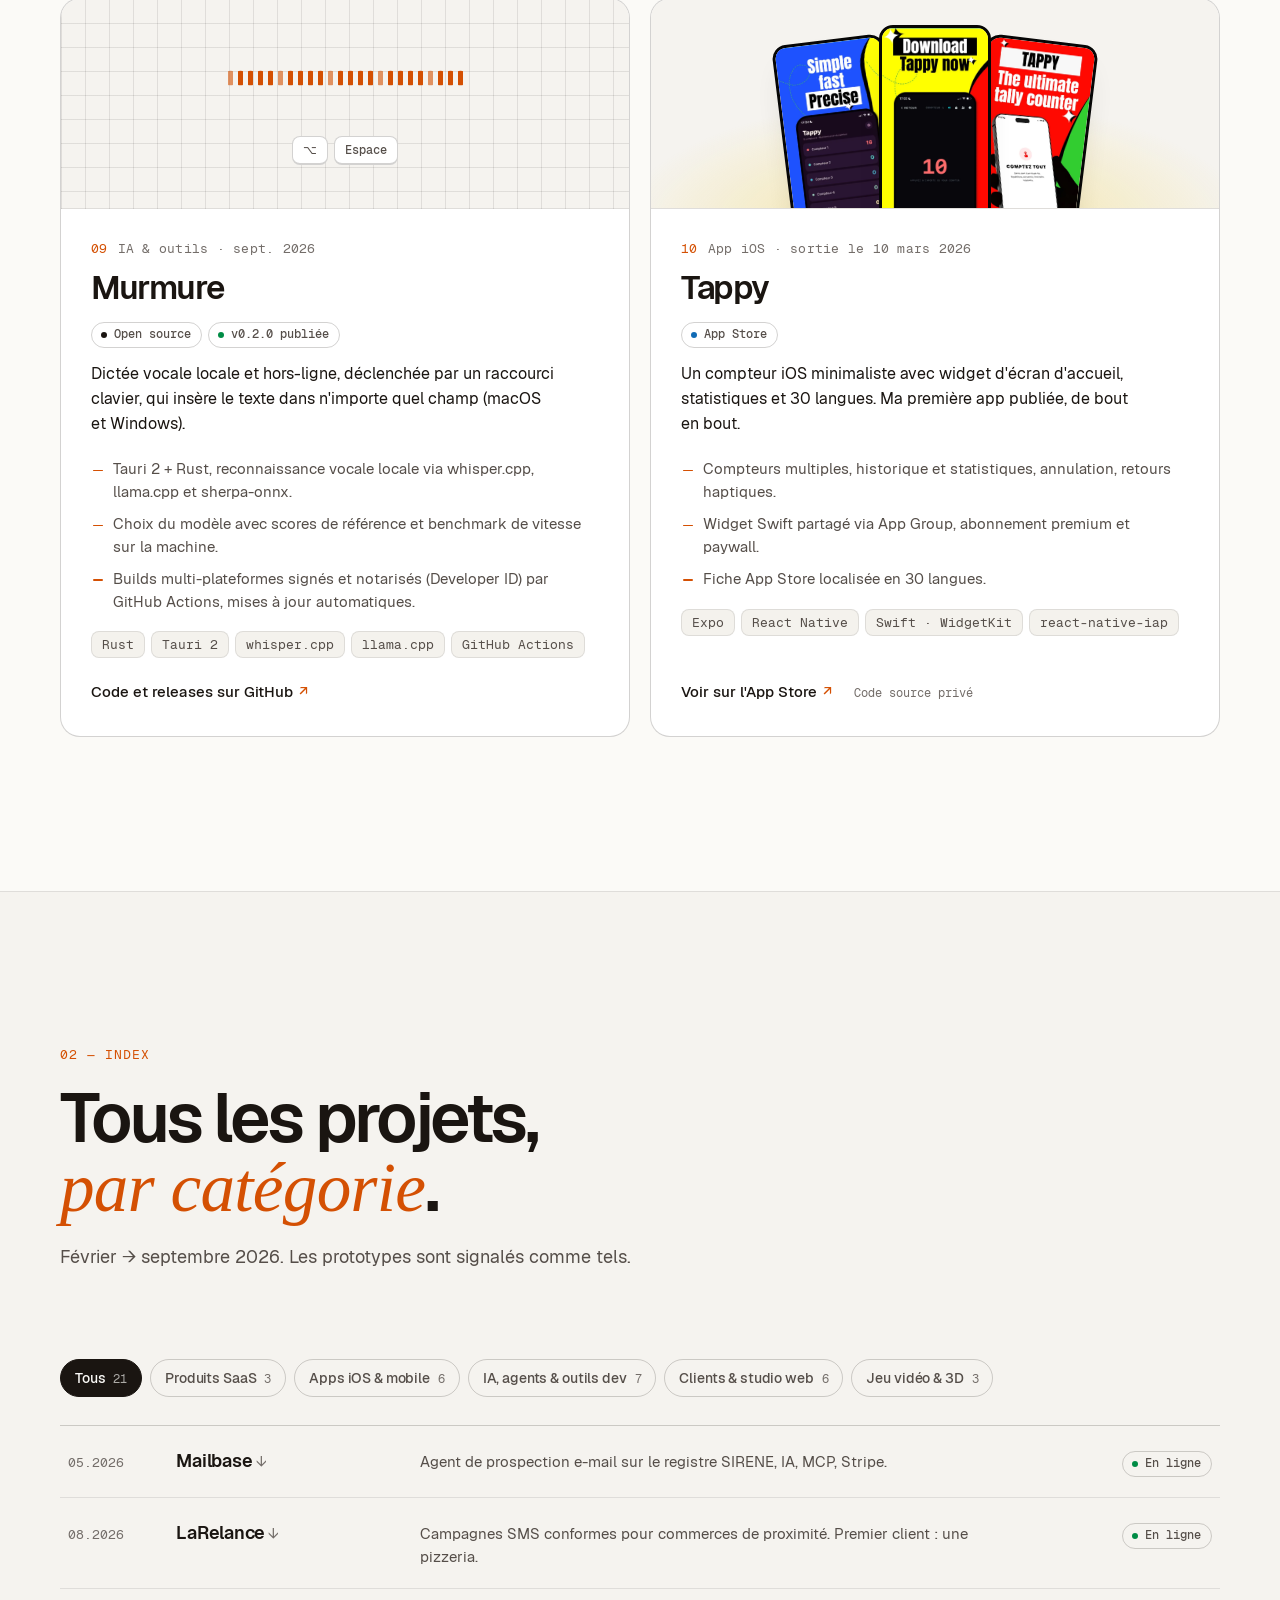
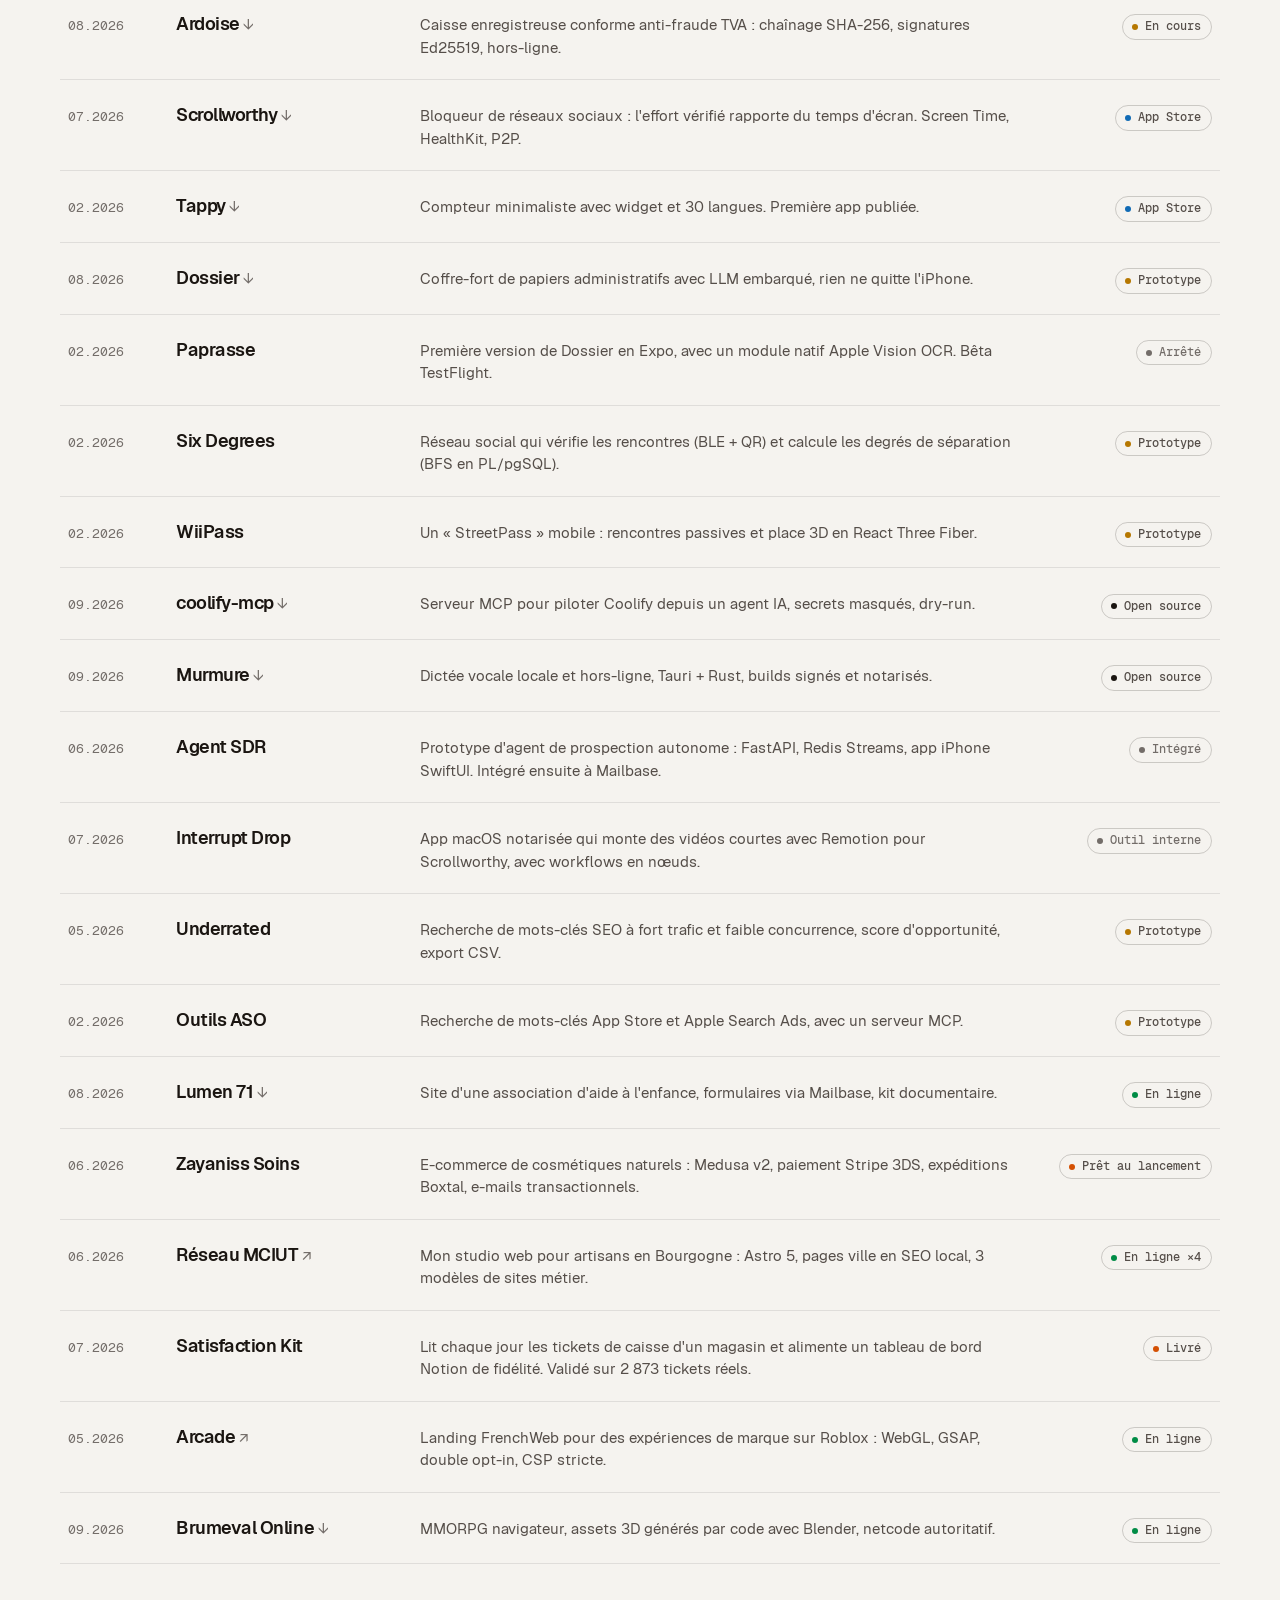
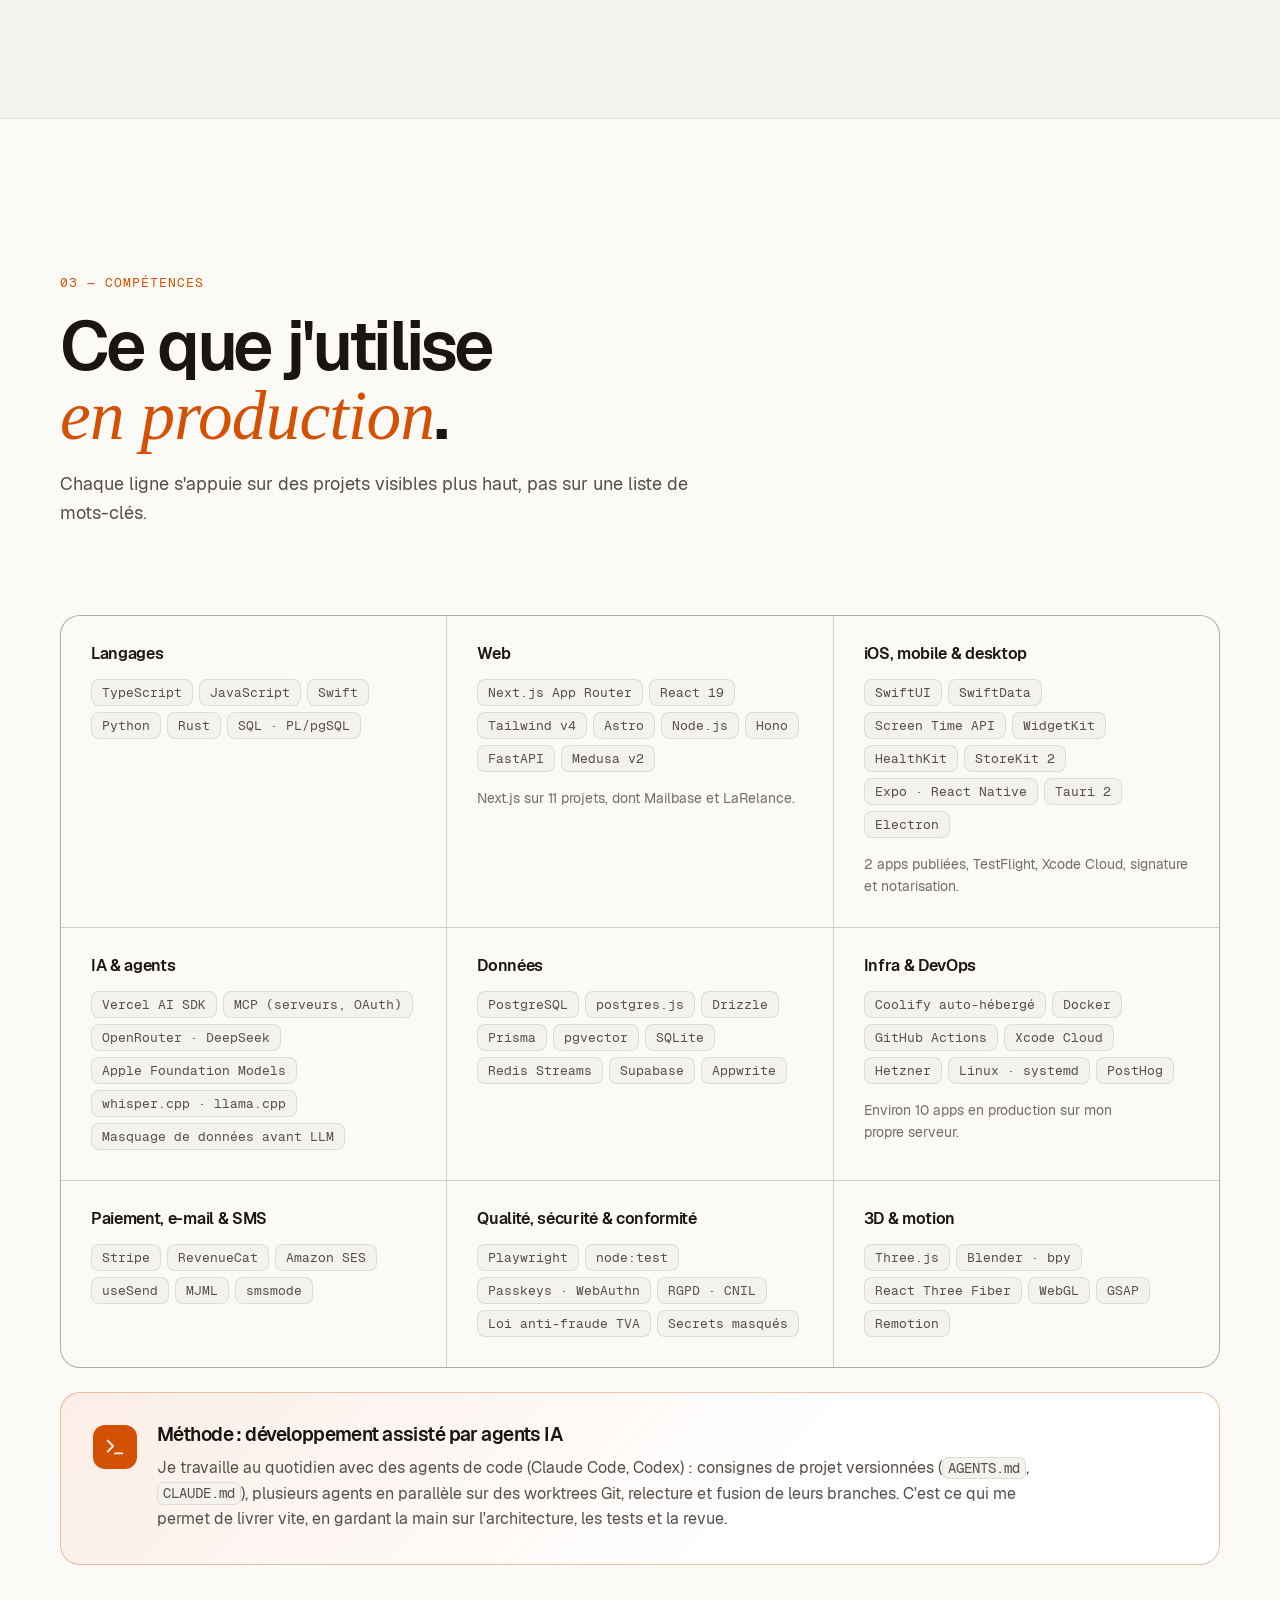
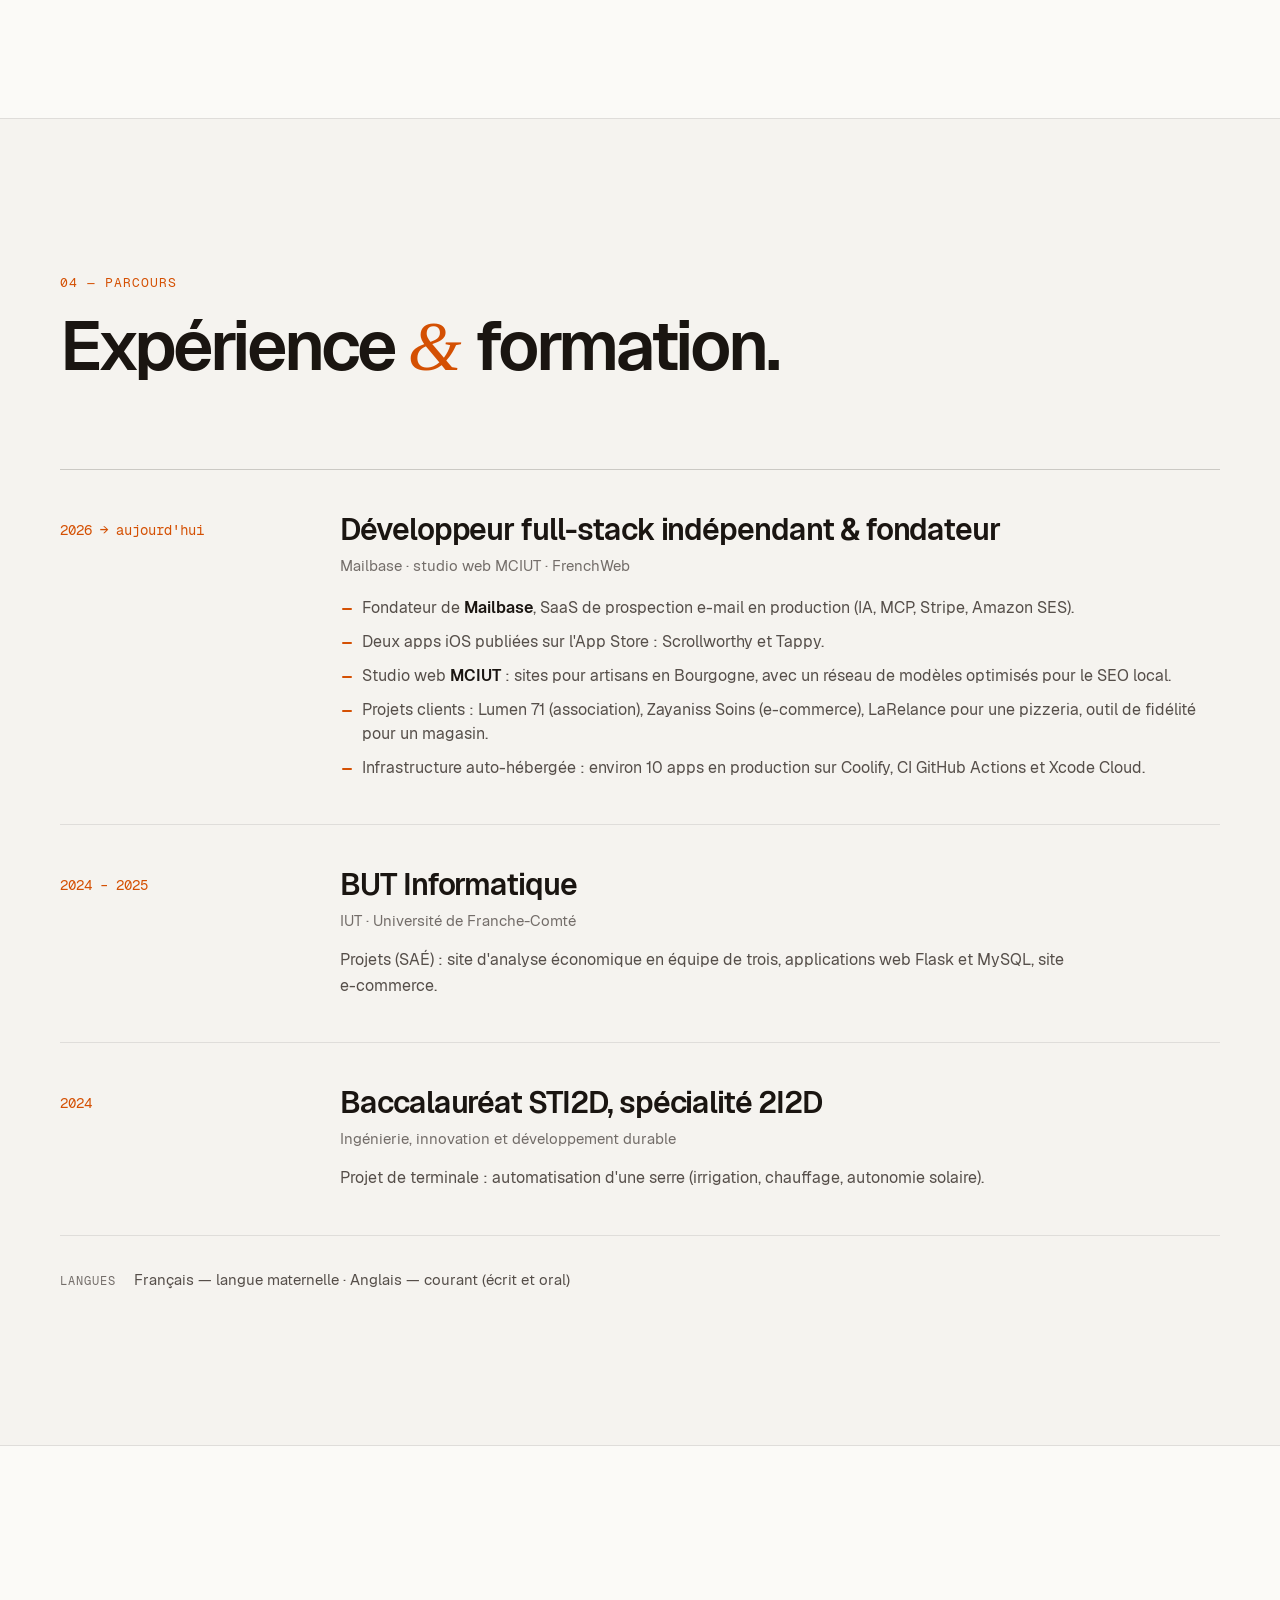
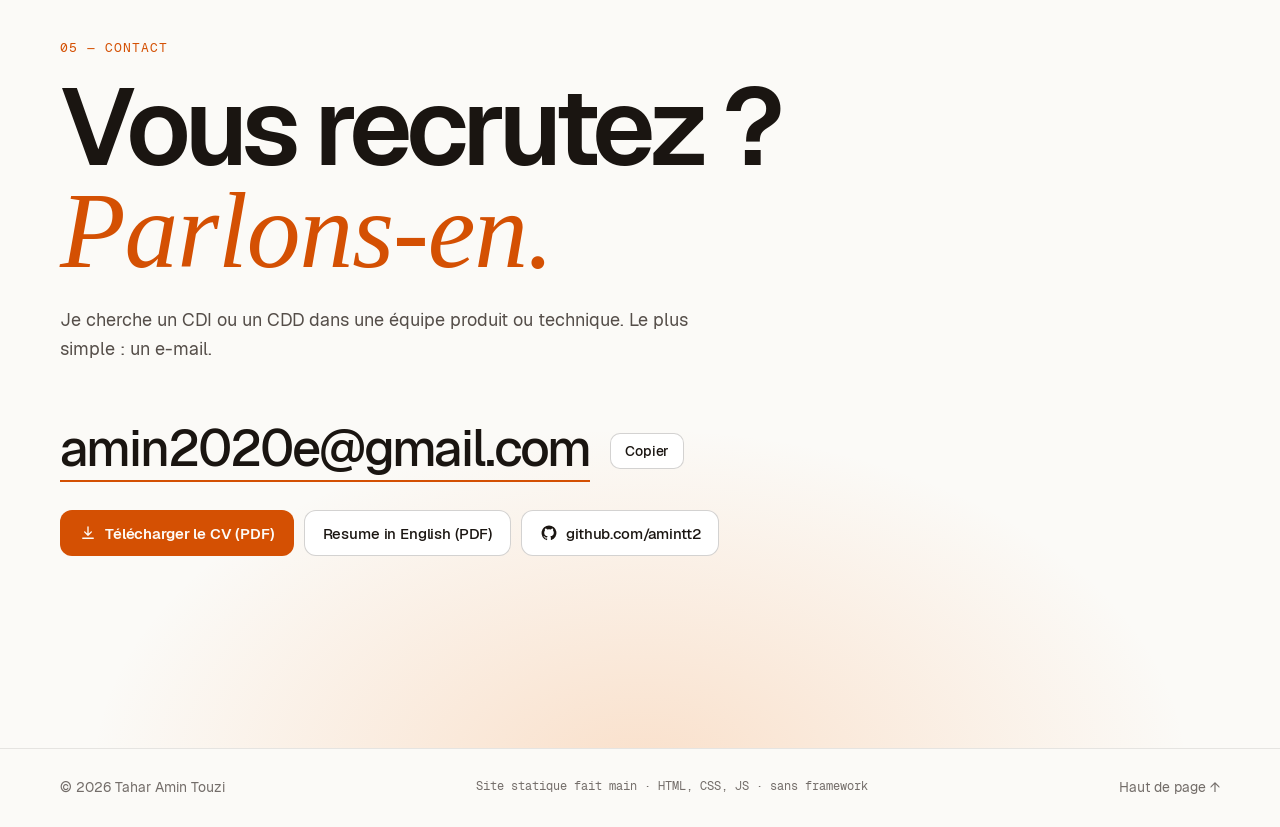
==== commit fb4660a6: "CV : nouveau design (bandeau topographique, grille, chiffres sourcés) et chiffres Mailbase à jour Co" ====
--- a/index.html
+++ b/index.html
@@ -145,8 +145,8 @@
       <dl class="stats-grid">
         <div class="stat reveal"><dt>apps publiées sur l'App&nbsp;Store</dt><dd data-count="2">2</dd></div>
         <div class="stat reveal"><dt>produits &amp; sites en ligne</dt><dd data-count="8">8</dd></div>
-        <div class="stat reveal"><dt>commits sur Mailbase, mon SaaS</dt><dd data-count="473">473</dd></div>
-        <div class="stat reveal"><dt>fichiers de tests sur Mailbase</dt><dd data-count="145">145</dd></div>
+        <div class="stat reveal"><dt>commits sur Mailbase, mon SaaS</dt><dd data-count="599">599</dd></div>
+        <div class="stat reveal"><dt>fichiers de tests sur Mailbase</dt><dd data-count="254">254</dd></div>
         <div class="stat reveal"><dt>apps en production sur mon serveur</dt><dd><span class="approx">~</span><span data-count="10">10</span></dd></div>
       </dl>
     </section>
@@ -179,7 +179,7 @@
               <li>Assistant agentique intégré (Vercel AI SDK, multi-fournisseurs) et serveur MCP avec OAuth&nbsp;: Claude, Cursor ou Codex agissent sur les données du workspace. Distribué en plugin Codex.</li>
               <li>Facturation Stripe, quotas par offre, interface bilingue FR/EN, boîte de réception triée par intention, workflows, tests A/B.</li>
               <li>API publique d'envoi réutilisée comme infrastructure e-mail par 4 de mes autres projets.</li>
-              <li><strong>473 commits, 145 fichiers de tests</strong> (unitaires + navigateur Playwright), 106 migrations SQL, CI.</li>
+              <li><strong>599 commits, 254 fichiers de tests</strong> (unitaires + navigateur Playwright), 142 migrations SQL, CI.</li>
             </ul>
             <ul class="chips" aria-label="Stack"><li>Next.js 16</li><li>PostgreSQL</li><li>Auth.js</li><li>Amazon SES</li><li>Stripe</li><li>Vercel AI SDK</li><li>MCP</li><li>Playwright</li></ul>
             <p class="links">
@@ -320,7 +320,7 @@
             <ul class="badges"><li class="badge badge-oss">Open source · MIT</li><li class="badge badge-live">Site en ligne</li></ul>
             <p class="case-pitch">Un serveur MCP qui permet à un agent IA de piloter en toute sécurité une instance Coolify auto-hébergée.</p>
             <ul class="points">
-              <li>18 outils&nbsp;: découverte des apps, services, bases et serveurs, variables d'environnement, déploiements, logs.</li>
+              <li>20 outils&nbsp;: découverte des apps, services, bases et serveurs, variables d'environnement, déploiements, logs, création et mise à jour d'applications.</li>
               <li>Secrets masqués par défaut (les révéler demande un drapeau côté outil <em>et</em> côté serveur), dry-run des changements, mode lecture seule.</li>
               <li>Contourne un comportement de l'API Coolify qui réinitialise silencieusement des options&nbsp;; jetons masqués dans les erreurs.</li>
               <li>Tests, CI, site avec générateur de configuration. Né de l'exploitation de mes ~10 apps en production.</li>
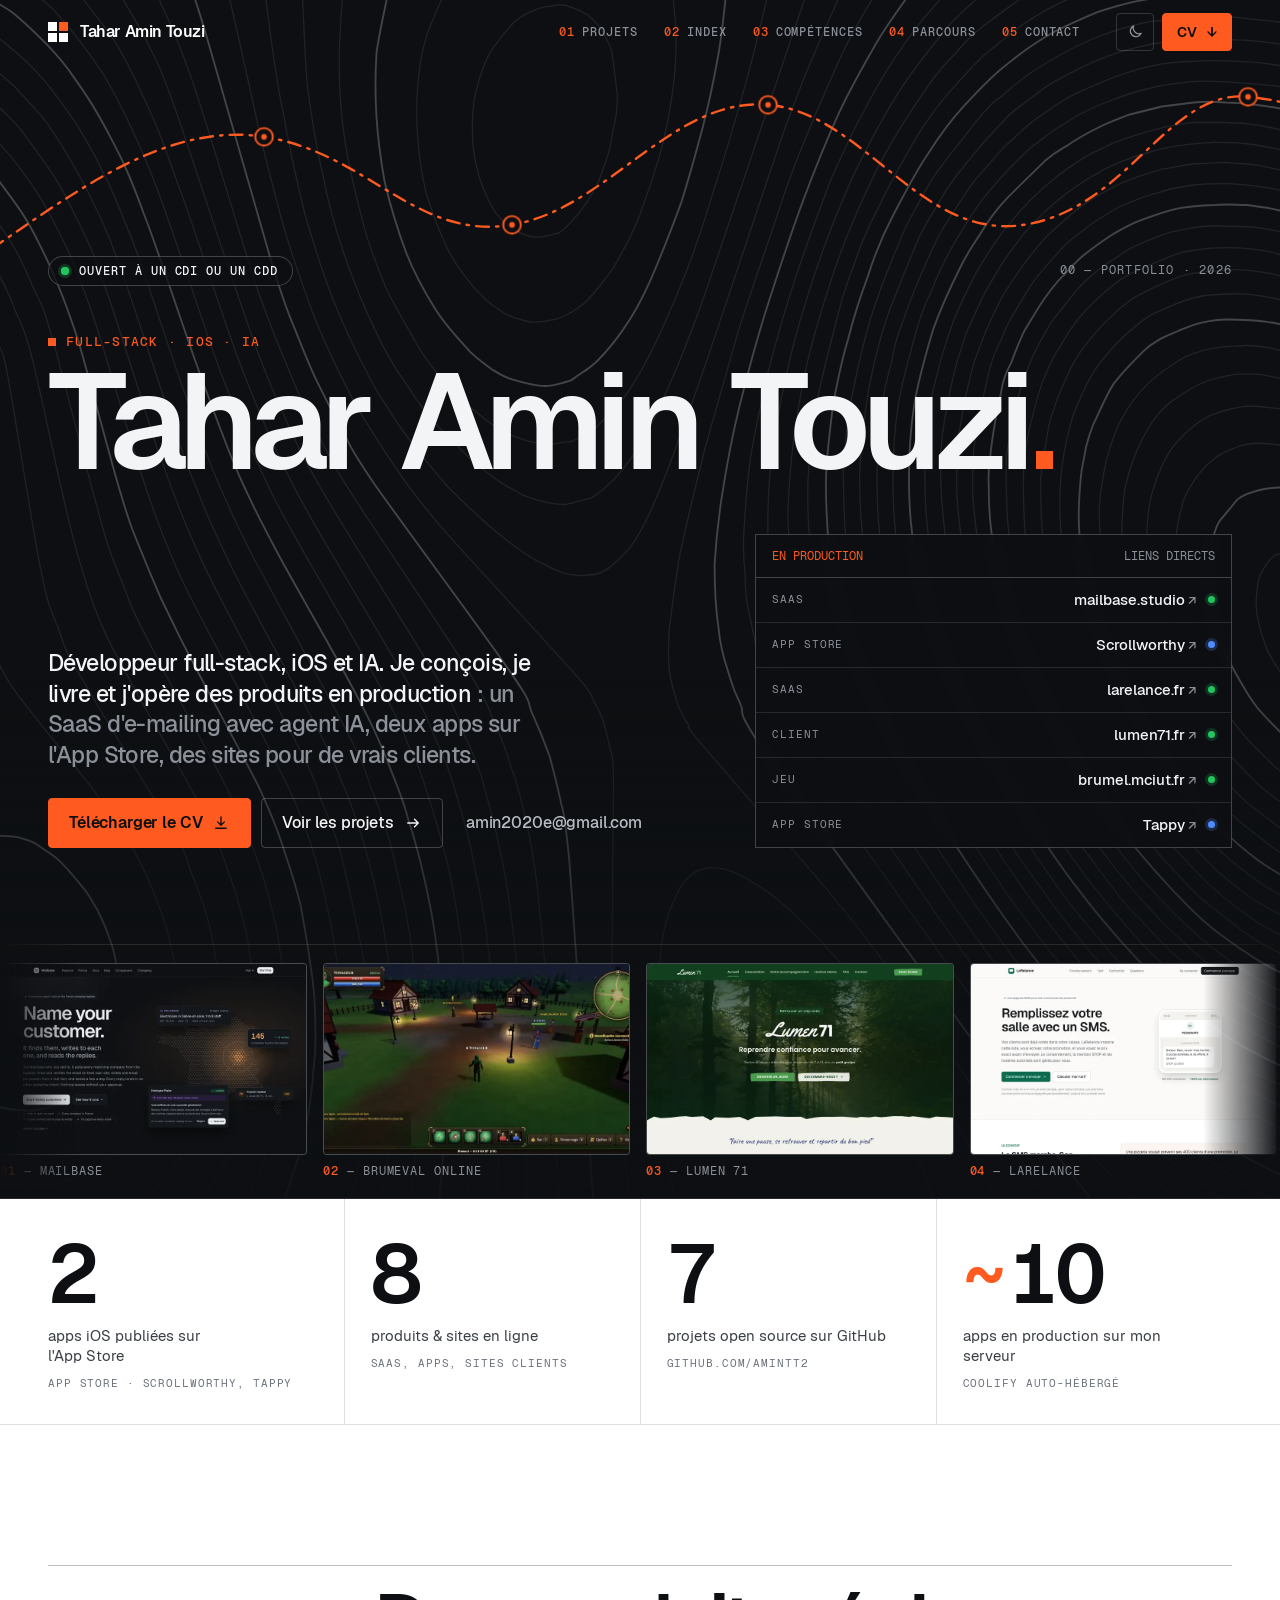
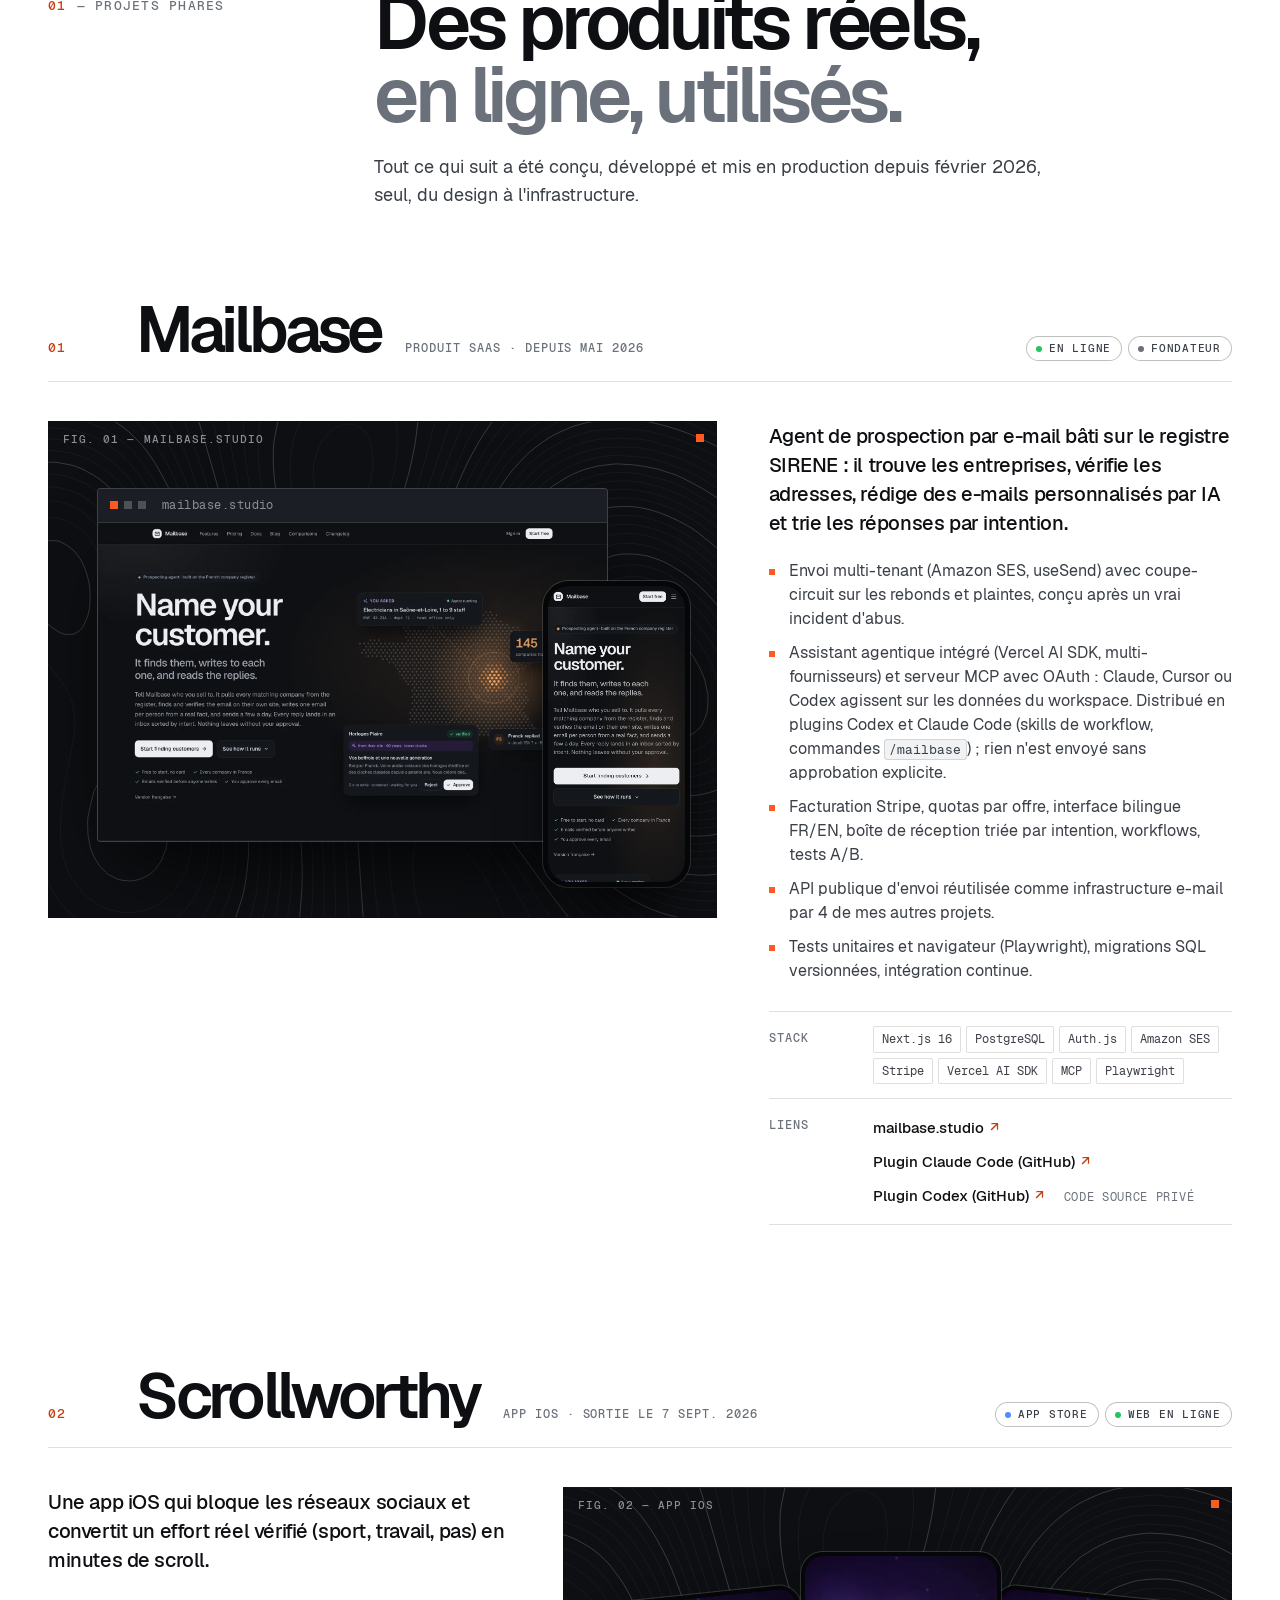
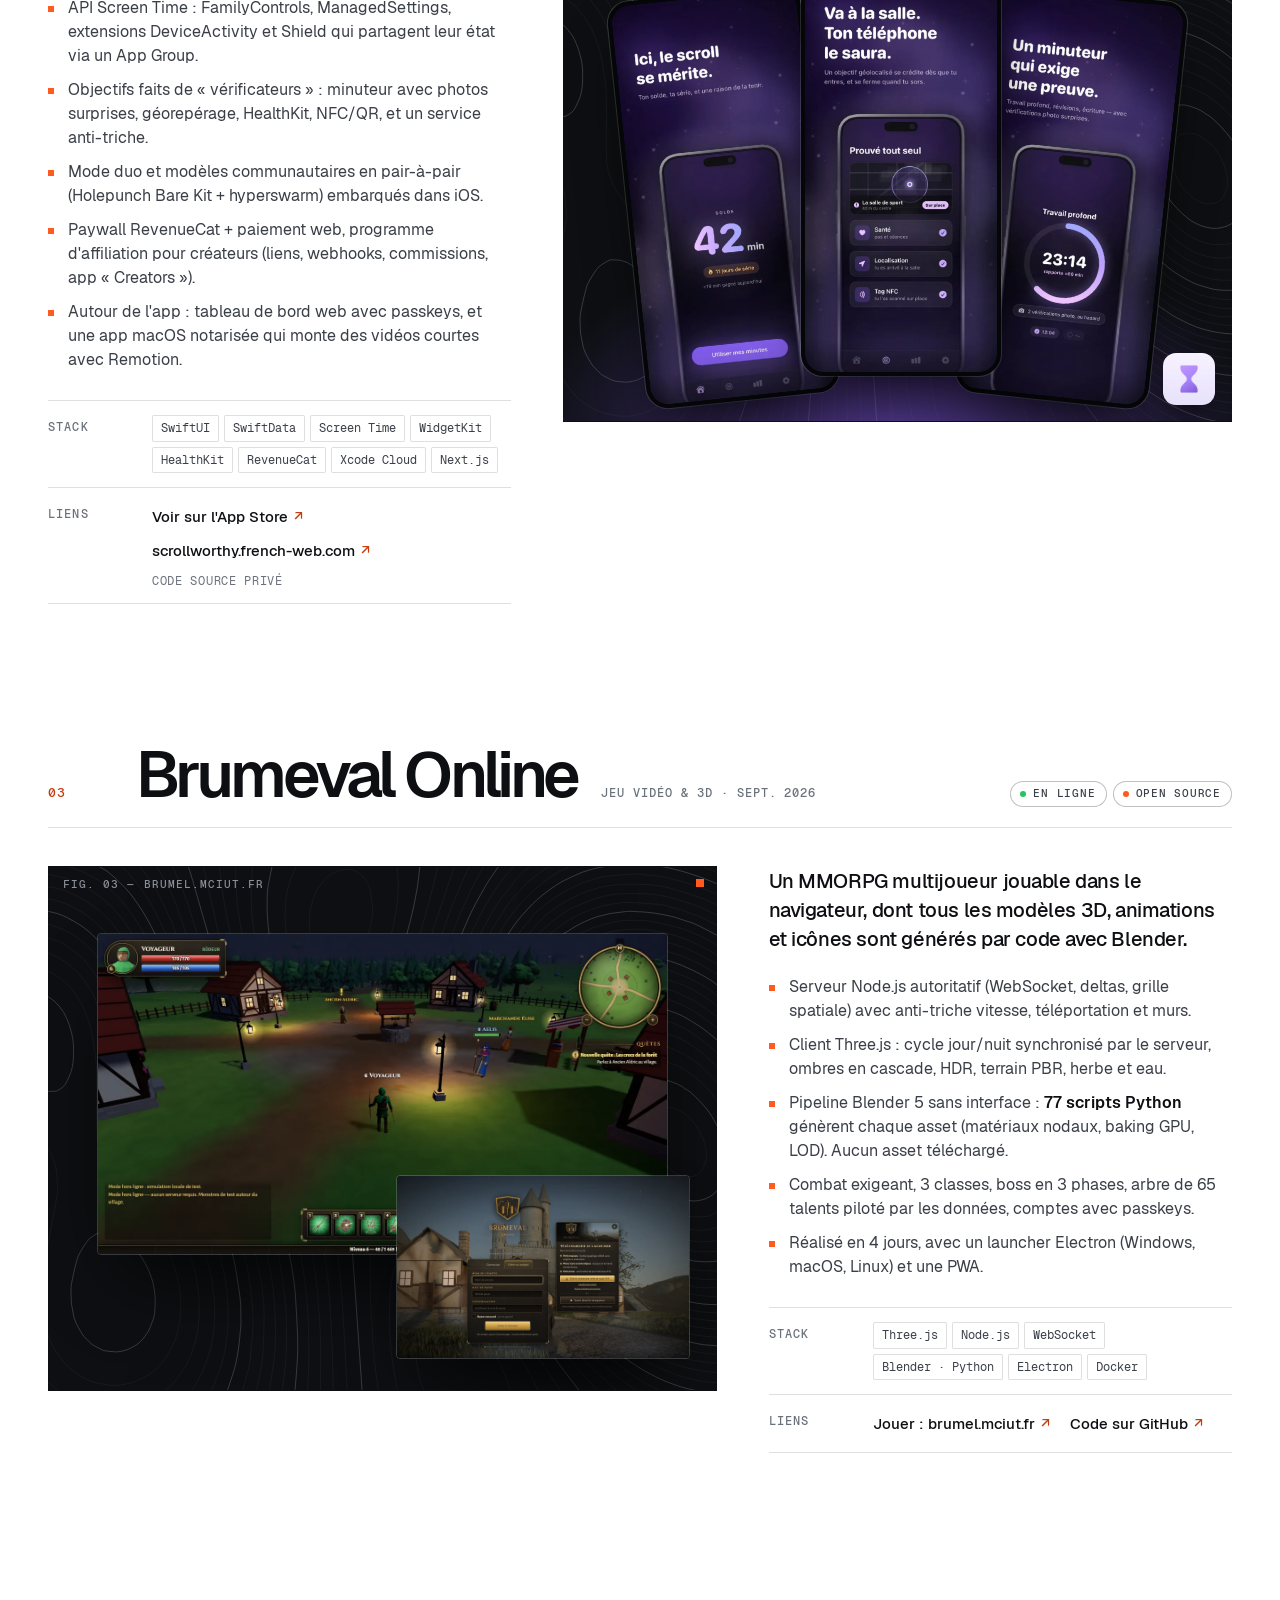
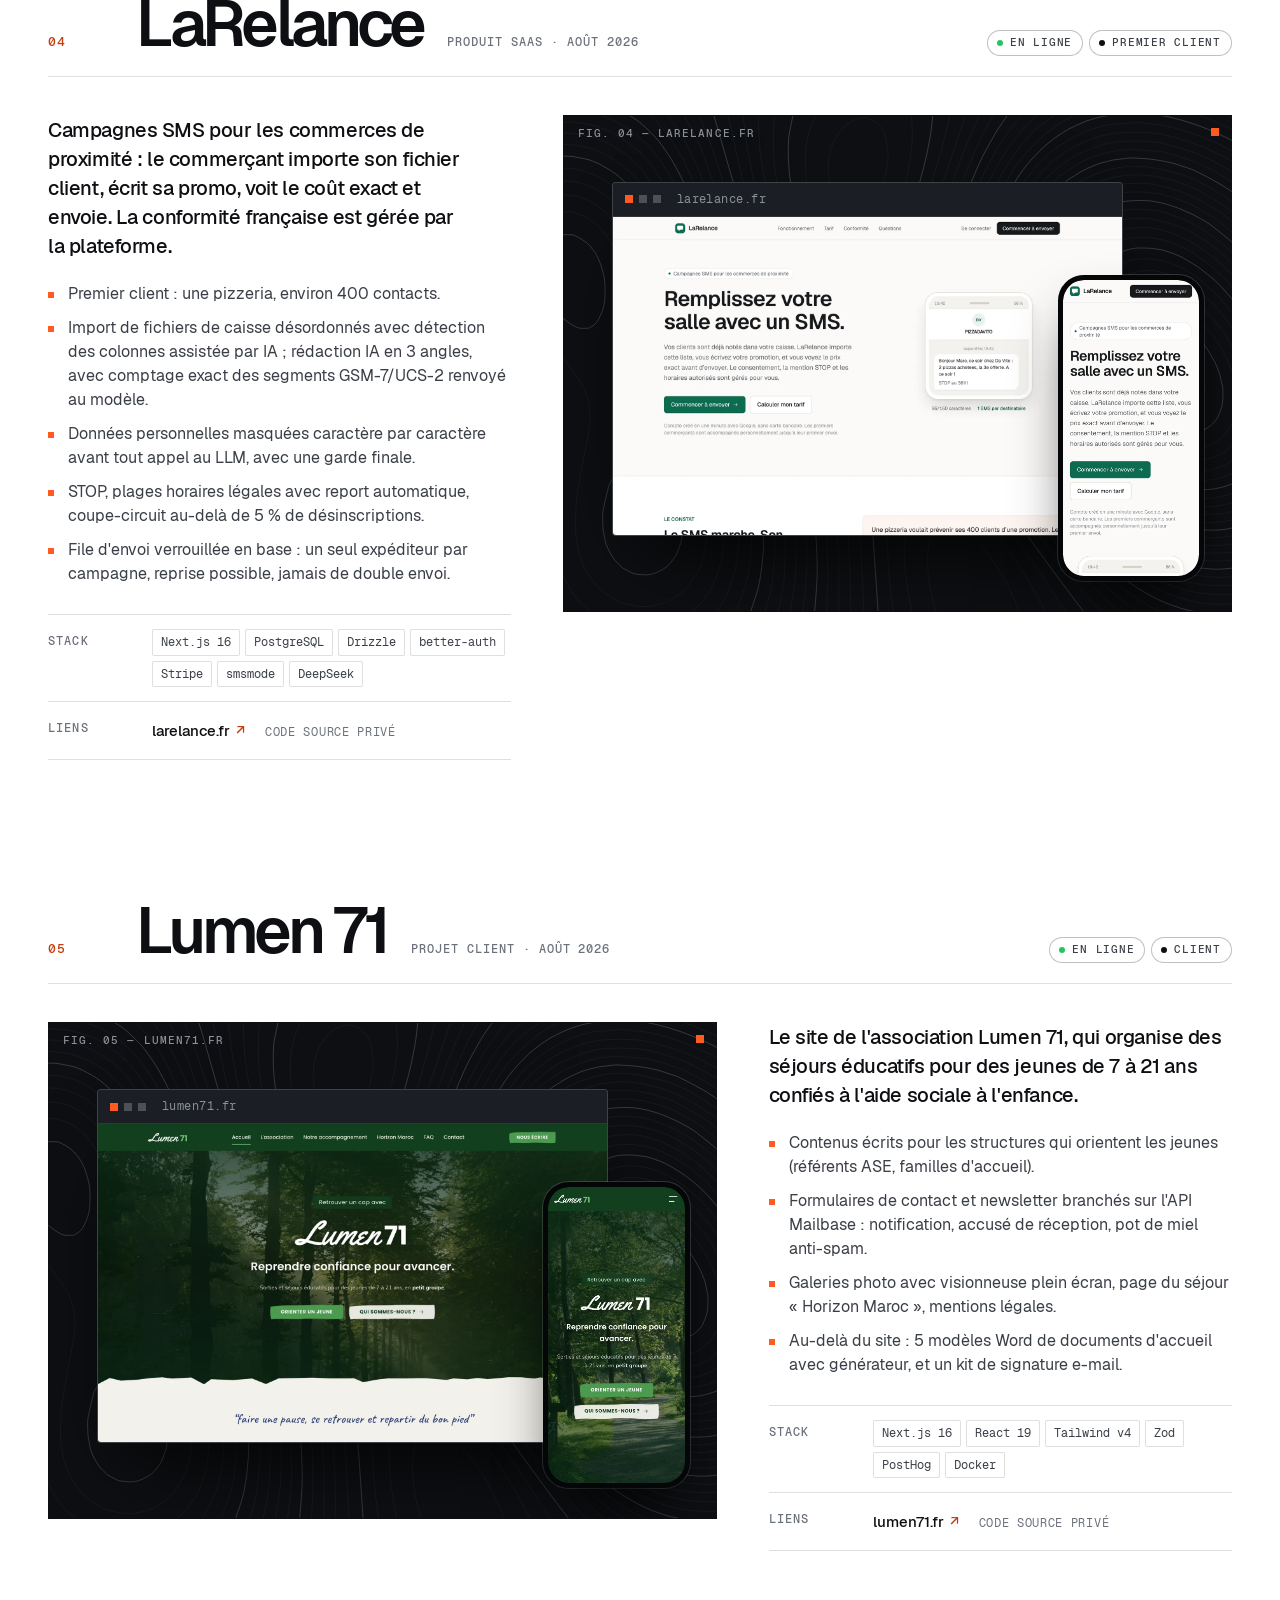
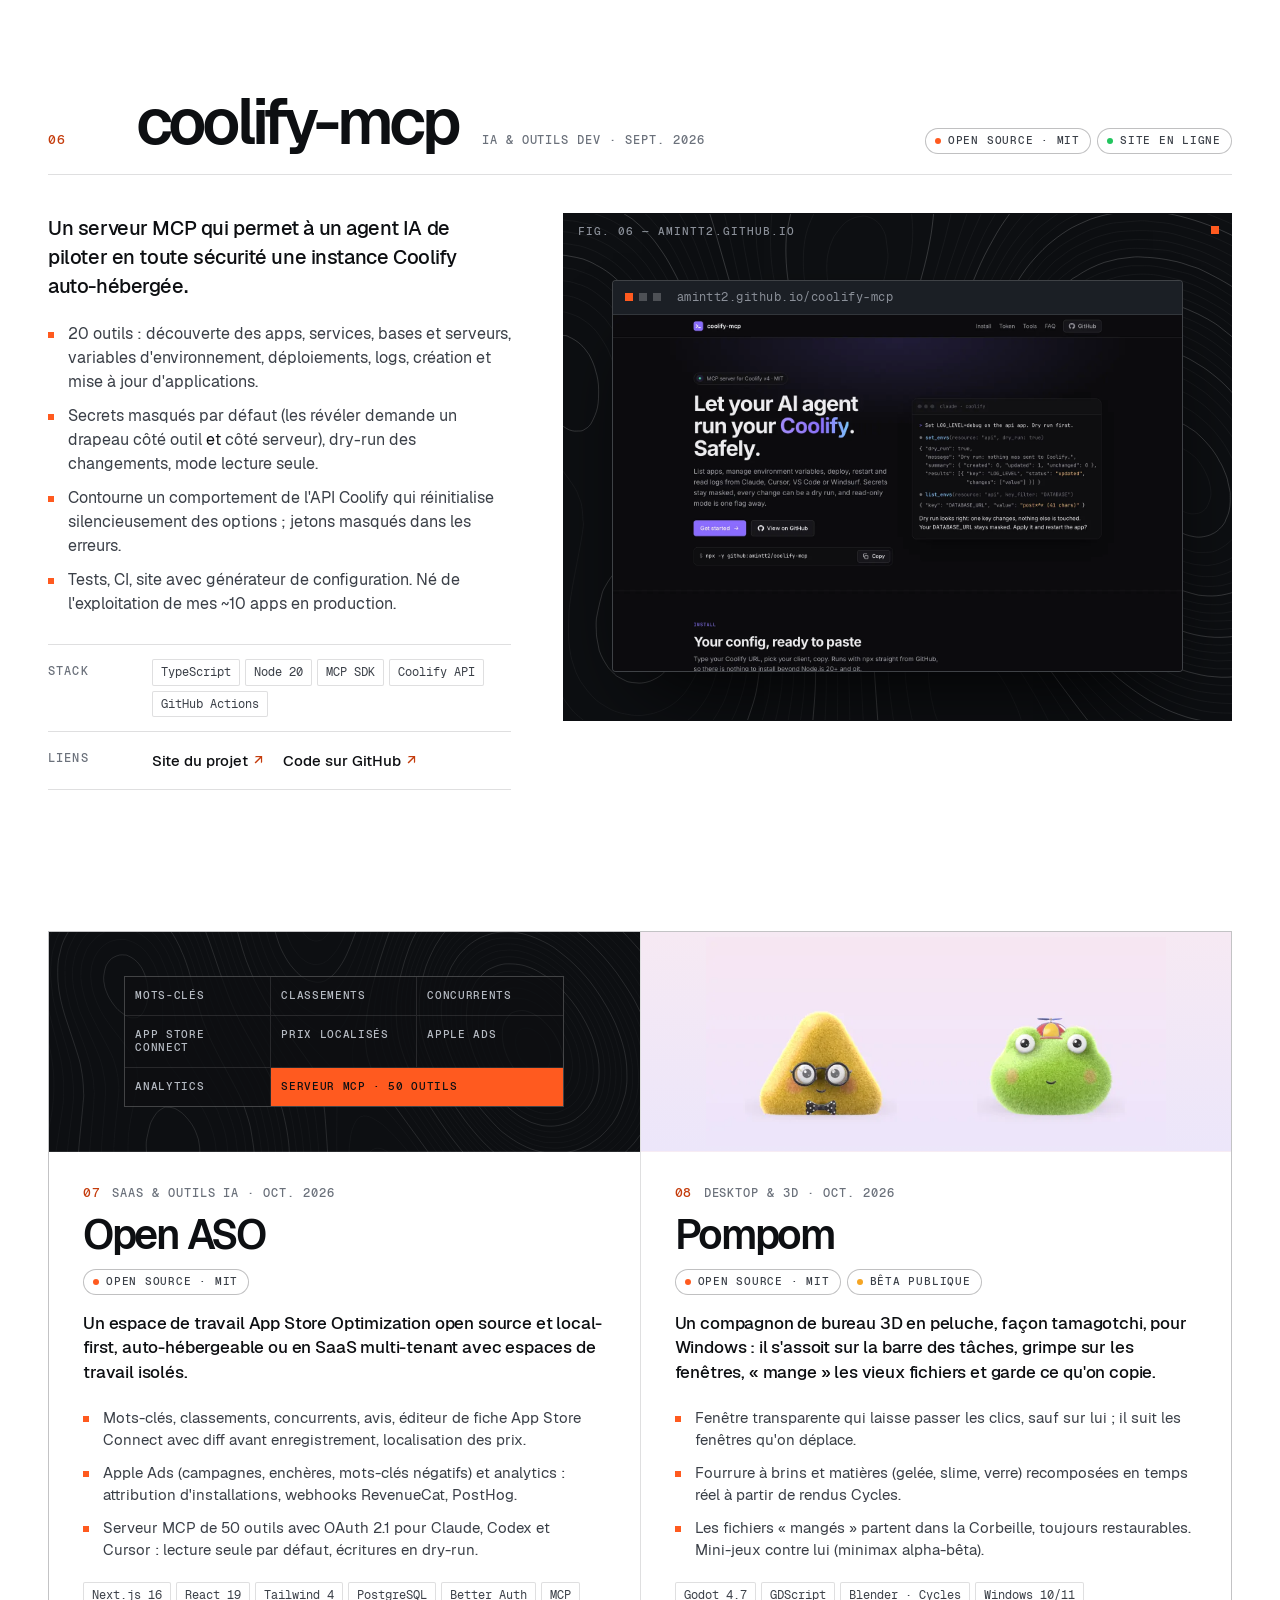
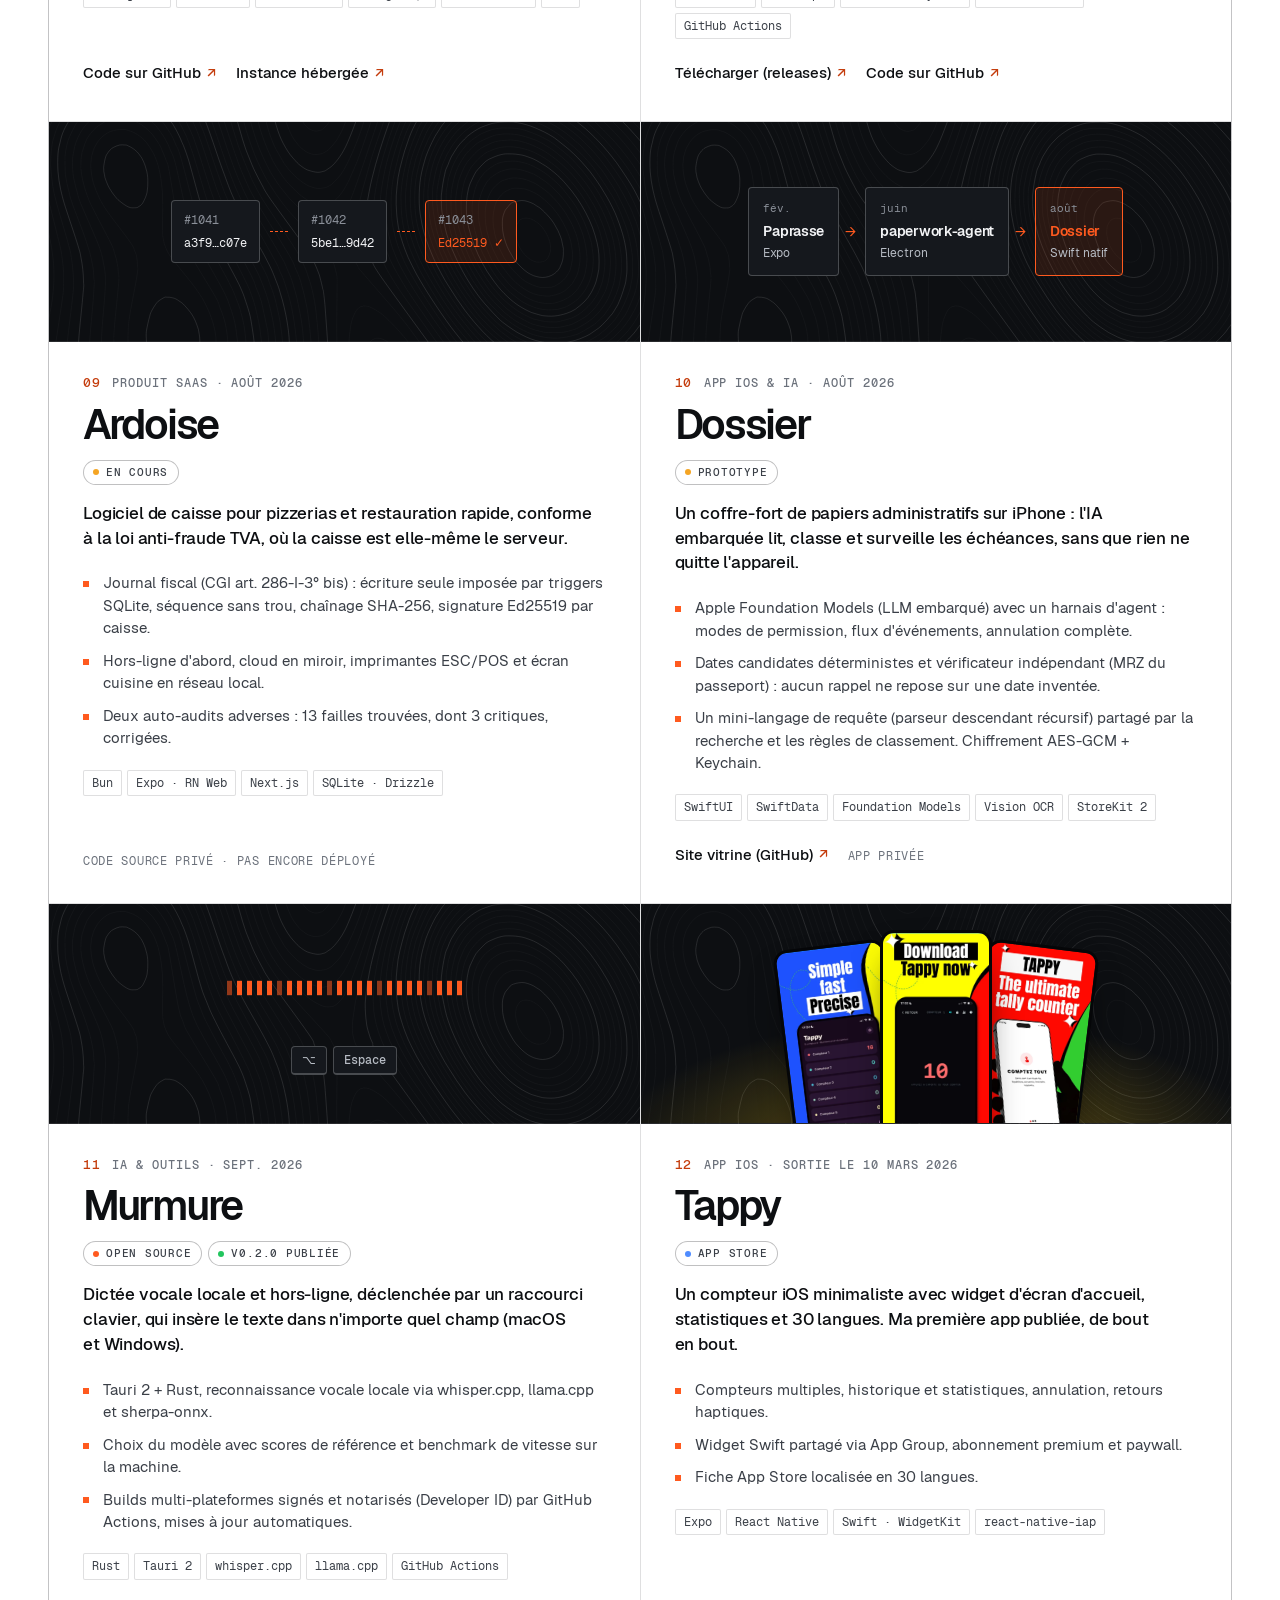
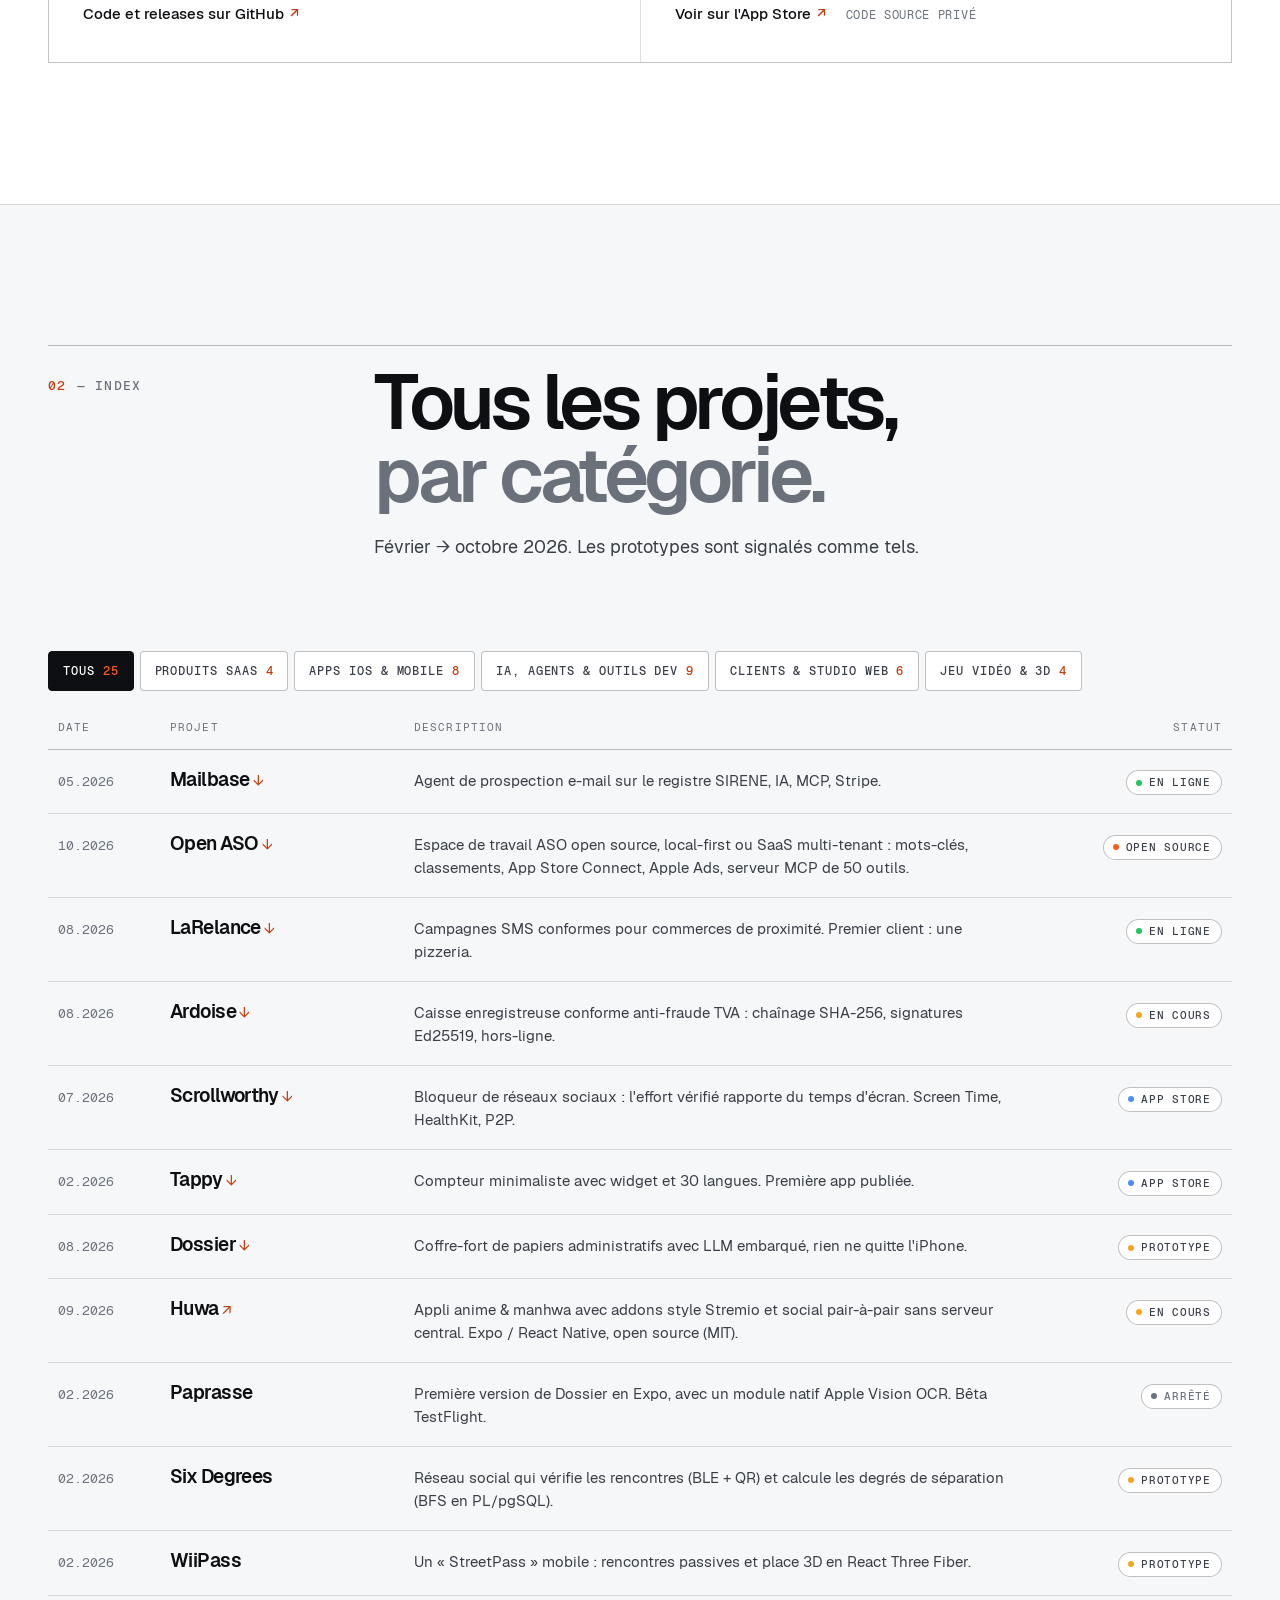
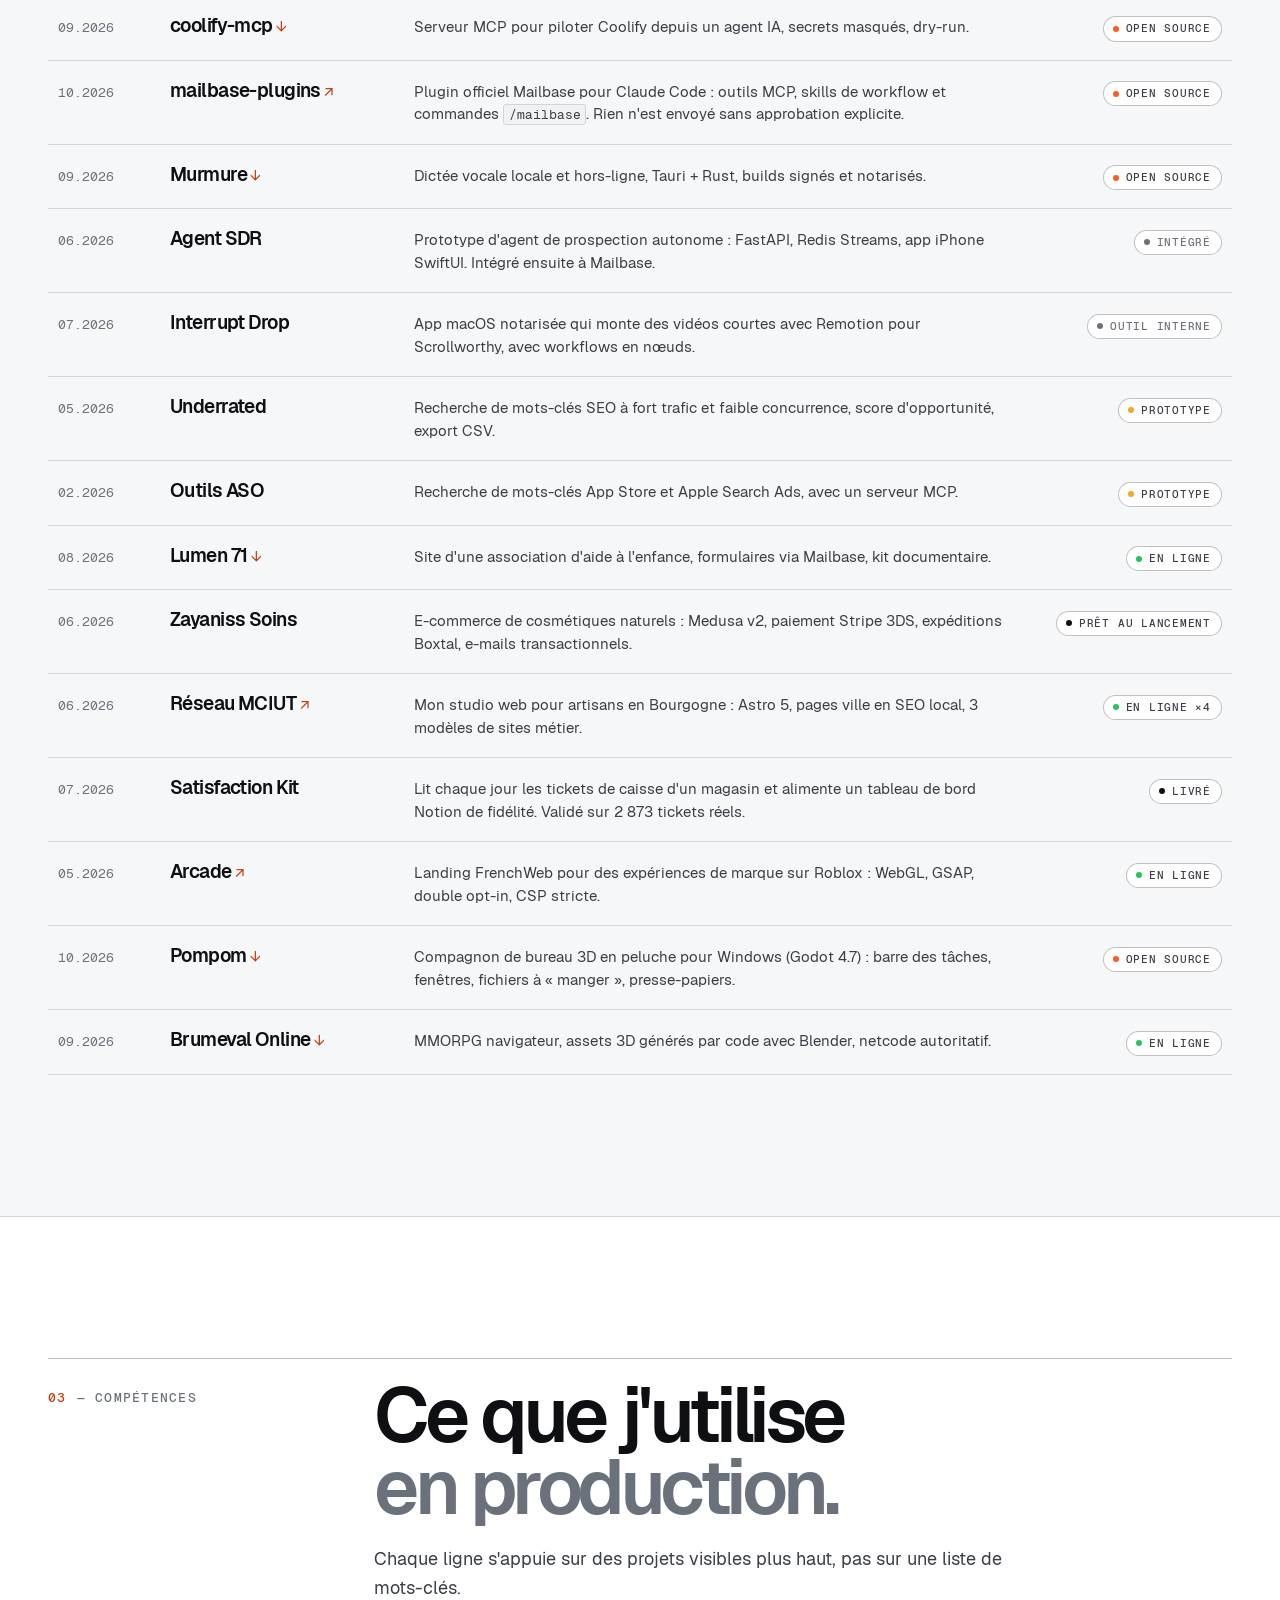
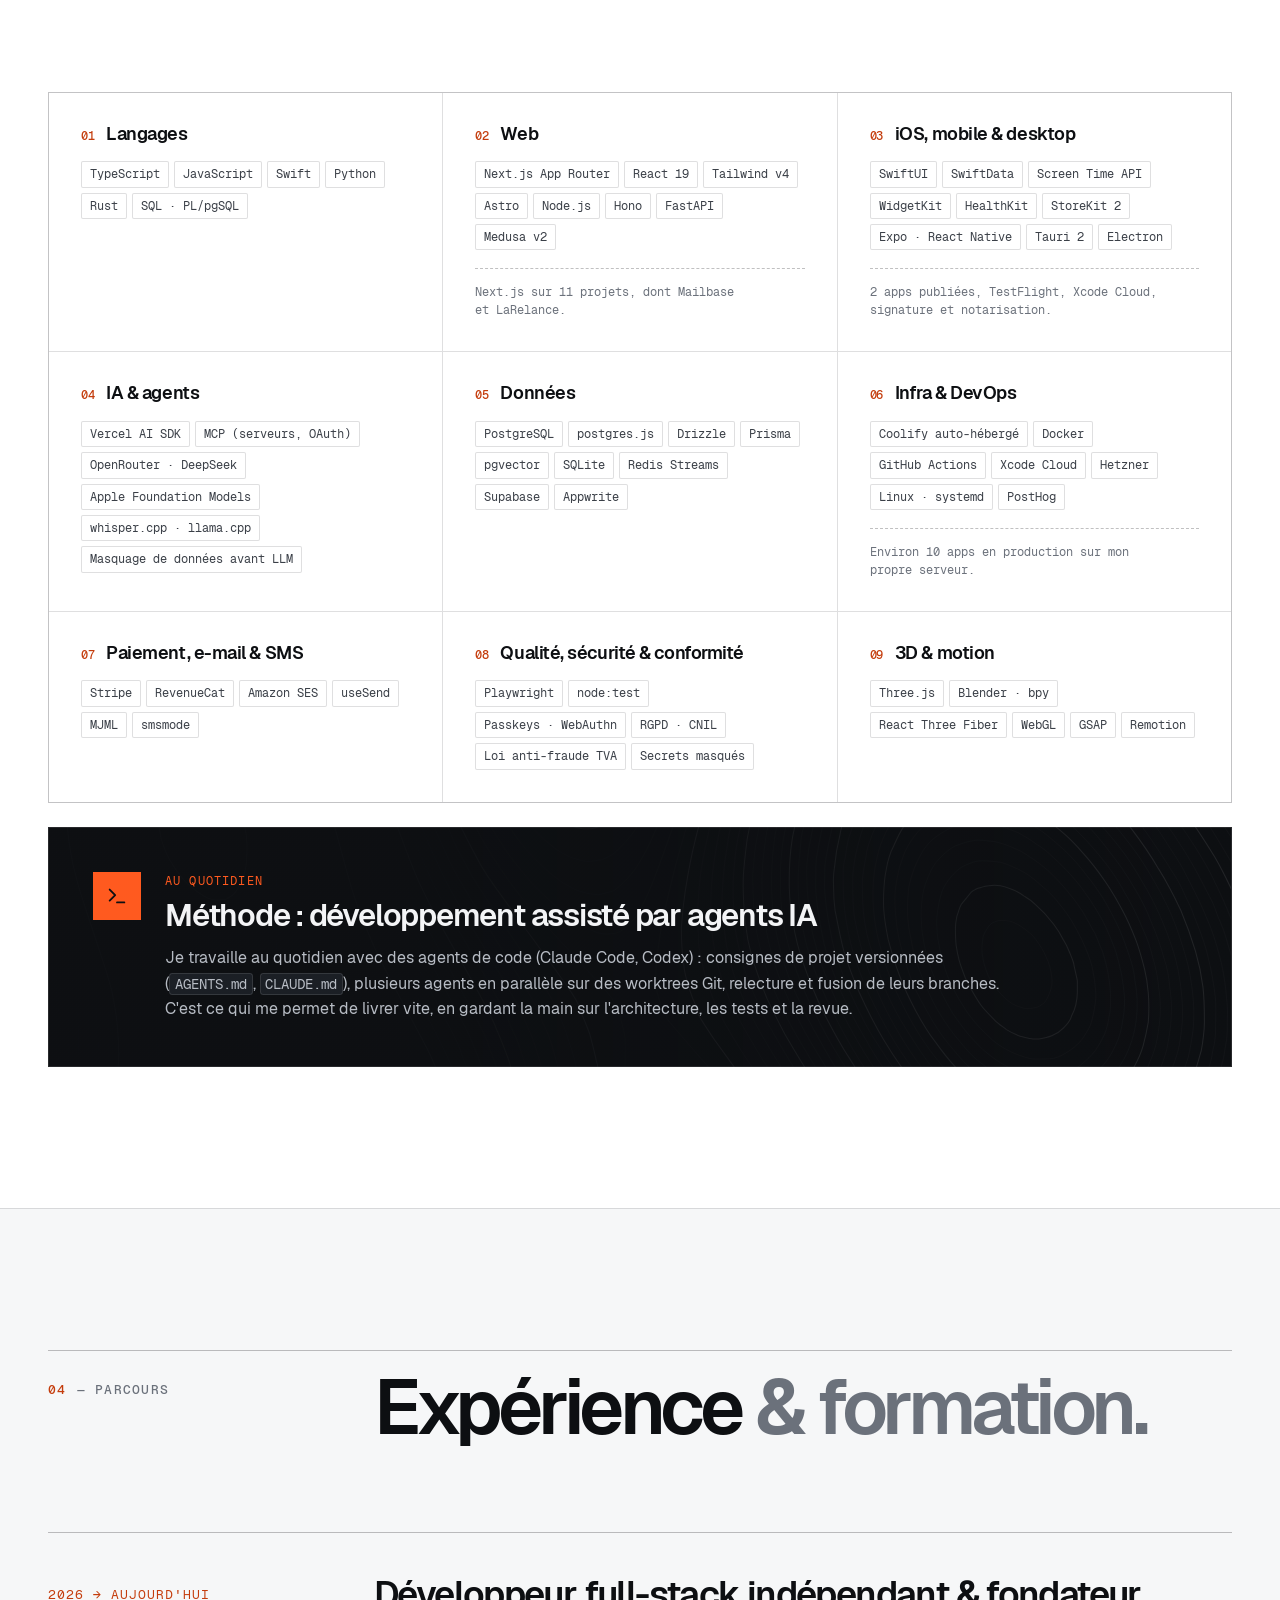
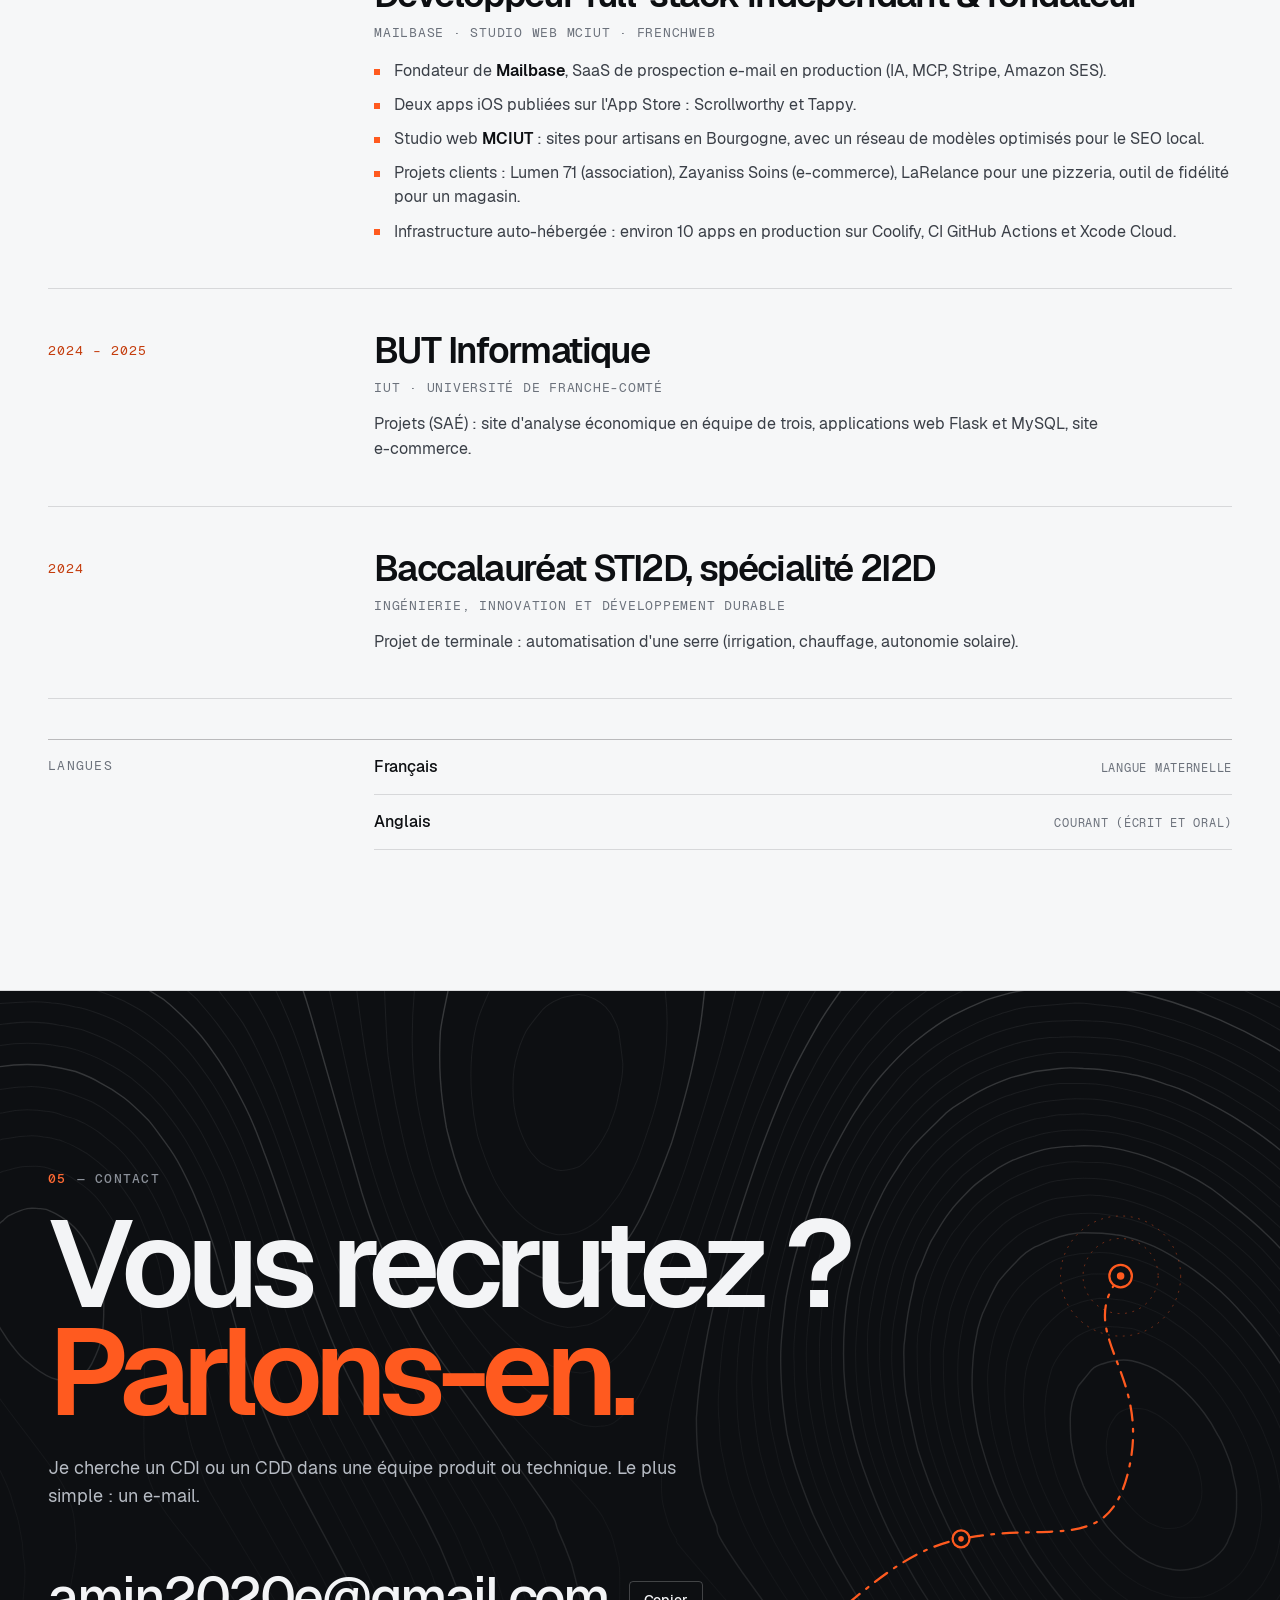
==== commit 6321f899: "Site : nouveau design aligné sur le CV et nouveaux projets open source - Identité du CV : Geist / Ge" ====
--- a/index.html
+++ b/index.html
@@ -7,9 +7,8 @@
   <meta name="description" content="Développeur full-stack, iOS et IA. Un SaaS en production (Mailbase), deux apps sur l'App Store, des sites clients en ligne. Ouvert à un CDI ou un CDD.">
   <link rel="canonical" href="https://tahar.french-web.com/">
   <meta name="author" content="Tahar Amin Touzi">
-  <meta name="color-scheme" content="dark light">
-  <meta name="theme-color" content="#0f0e0d" media="(prefers-color-scheme: dark)">
-  <meta name="theme-color" content="#fbfaf7" media="(prefers-color-scheme: light)">
+  <meta name="color-scheme" content="light dark">
+  <meta name="theme-color" content="#0d0f12">
 
   <meta property="og:type" content="profile">
   <meta property="og:locale" content="fr_FR">
@@ -33,7 +32,7 @@
 
   <link rel="preload" href="assets/fonts/Geist-SemiBold.woff2" as="font" type="font/woff2" crossorigin>
   <link rel="preload" href="assets/fonts/Geist-Regular.woff2" as="font" type="font/woff2" crossorigin>
-  <link rel="preload" href="assets/fonts/InstrumentSerif-Italic.woff2" as="font" type="font/woff2" crossorigin>
+  <link rel="preload" href="assets/fonts/GeistMono-Regular.woff2" as="font" type="font/woff2" crossorigin>
   <link rel="stylesheet" href="assets/css/style.css">
 
   <script>
@@ -66,57 +65,80 @@
   <header class="nav" id="top">
     <div class="nav-inner">
       <a class="brand" href="#top" aria-label="Tahar Amin Touzi — haut de page">
-        <svg class="brand-mark" viewBox="0 0 32 32" aria-hidden="true"><rect x="1" y="1" width="30" height="30" rx="9"/><path d="M9 11h14M16 11v12"/></svg>
+        <span class="mark" aria-hidden="true"><i></i><i></i><i></i><i></i></span>
         <span class="brand-name">Tahar Amin Touzi</span>
       </a>
       <nav class="nav-links" aria-label="Navigation principale">
-        <a href="#projets">Projets</a>
-        <a href="#index">Index</a>
-        <a href="#competences">Compétences</a>
-        <a href="#parcours">Parcours</a>
-        <a href="#contact">Contact</a>
+        <a href="#projets"><span aria-hidden="true">01</span>Projets</a>
+        <a href="#index"><span aria-hidden="true">02</span>Index</a>
+        <a href="#competences"><span aria-hidden="true">03</span>Compétences</a>
+        <a href="#parcours"><span aria-hidden="true">04</span>Parcours</a>
+        <a href="#contact"><span aria-hidden="true">05</span>Contact</a>
       </nav>
       <div class="nav-actions">
         <button class="icon-btn theme-toggle" type="button" aria-label="Changer de thème" title="Changer de thème">
           <svg class="i-sun" viewBox="0 0 24 24" aria-hidden="true"><circle cx="12" cy="12" r="4"/><path d="M12 2v2M12 20v2M4.9 4.9l1.4 1.4M17.7 17.7l1.4 1.4M2 12h2M20 12h2M4.9 19.1l1.4-1.4M17.7 6.3l1.4-1.4"/></svg>
           <svg class="i-moon" viewBox="0 0 24 24" aria-hidden="true"><path d="M20 14.5A8 8 0 0 1 9.5 4a8 8 0 1 0 10.5 10.5Z"/></svg>
         </button>
-        <a class="btn btn-small" href="Tahar-Amin-Touzi-CV.pdf" download>CV <span aria-hidden="true">↓</span></a>
+        <a class="btn btn-primary btn-small" href="Tahar-Amin-Touzi-CV.pdf" download>CV <span aria-hidden="true">↓</span></a>
       </div>
     </div>
   </header>
 
   <main id="main">
     <!-- ============ HERO ============ -->
-    <section class="hero" aria-labelledby="hero-title">
-      <div class="hero-bg" aria-hidden="true"><div class="hero-grid"></div><div class="hero-glow"></div></div>
-      <div class="wrap">
-        <p class="eyebrow reveal"><span class="pulse" aria-hidden="true"></span> Ouvert à un CDI ou un CDD</p>
+    <section class="hero on-night" aria-labelledby="hero-title">
+      <svg class="route" viewBox="0 0 1600 600" preserveAspectRatio="xMidYMid slice" aria-hidden="true" focusable="false">
+        <defs>
+          <mask id="route-reveal" maskUnits="userSpaceOnUse" x="-100" y="-100" width="1800" height="800">
+            <path class="route-draw" pathLength="1" d="M-40,320 C80,240 200,140 330,160 S520,290 640,270 S840,110 960,120 S1150,290 1280,270 S1460,100 1560,110 S1640,150 1660,160"/>
+          </mask>
+        </defs>
+        <path class="route-path" mask="url(#route-reveal)" d="M-40,320 C80,240 200,140 330,160 S520,290 640,270 S840,110 960,120 S1150,290 1280,270 S1460,100 1560,110 S1640,150 1660,160"/>
+        <g class="pin" style="--pin-d: 0.5s"><circle class="pin-pulse" cx="330" cy="160" r="11"/><circle class="pin-ring" cx="330" cy="160" r="11"/><circle class="pin-dot" cx="330" cy="160" r="3.5"/></g>
+        <g class="pin" style="--pin-d: 0.95s"><circle class="pin-pulse" cx="640" cy="270" r="11"/><circle class="pin-ring" cx="640" cy="270" r="11"/><circle class="pin-dot" cx="640" cy="270" r="3.5"/></g>
+        <g class="pin" style="--pin-d: 1.35s"><circle class="pin-pulse" cx="960" cy="120" r="11"/><circle class="pin-ring" cx="960" cy="120" r="11"/><circle class="pin-dot" cx="960" cy="120" r="3.5"/></g>
+        <g class="pin" style="--pin-d: 2s"><circle class="pin-pulse" cx="1560" cy="110" r="11"/><circle class="pin-ring" cx="1560" cy="110" r="11"/><circle class="pin-dot" cx="1560" cy="110" r="3.5"/></g>
+      </svg>
+
+      <div class="wrap hero-inner">
+        <div class="hero-bar reveal">
+          <p class="status"><span class="pulse" aria-hidden="true"></span>Ouvert à un CDI ou un CDD</p>
+          <p class="hero-coord mono" aria-hidden="true">00 — Portfolio · 2026</p>
+        </div>
+
+        <p class="kicker reveal">Full-Stack · iOS · IA</p>
         <h1 class="hero-title" id="hero-title">
-          <span class="line"><span class="word">Tahar</span> <span class="word">Amin</span></span>
-          <span class="line"><span class="word serif">Touzi</span><span class="hero-role word" aria-hidden="true">Full-Stack<br>iOS · IA</span></span>
+          <span class="w"><span class="word">Tahar</span></span>
+          <span class="w"><span class="word">Amin</span></span>
+          <span class="w"><span class="word">Touzi<span class="sq" aria-hidden="true"></span></span></span>
         </h1>
+
         <div class="hero-bottom">
           <div class="hero-copy reveal">
-            <p class="lead">Développeur <strong>full-stack, iOS et IA</strong>. Je conçois, je livre et j'opère des produits en production&nbsp;: un SaaS d'e-mailing avec agent IA, deux apps sur l'App&nbsp;Store, des sites pour de vrais clients.</p>
+            <p class="lead">Développeur <strong>full-stack, iOS et IA</strong>. Je conçois, je livre et j'opère des produits en production<span class="lead-rest">&nbsp;: un SaaS d'e-mailing avec agent IA, deux apps sur l'App&nbsp;Store, des sites pour de vrais clients.</span></p>
             <div class="cta-row">
               <a class="btn btn-primary" href="Tahar-Amin-Touzi-CV.pdf" download>
+                Télécharger le CV
                 <svg viewBox="0 0 24 24" aria-hidden="true"><path d="M12 4v11m0 0-4.5-4.5M12 15l4.5-4.5M5 19h14"/></svg>
-                Télécharger le CV
               </a>
-              <a class="btn" href="#projets">Voir les projets</a>
+              <a class="btn" href="#projets">Voir les projets <svg viewBox="0 0 24 24" aria-hidden="true"><path d="M5 12h14m0 0-5-5m5 5-5 5"/></svg></a>
               <a class="btn btn-ghost" href="mailto:amin2020e@gmail.com">amin2020e@gmail.com</a>
             </div>
           </div>
-          <aside class="now-card reveal" aria-label="En production actuellement">
-            <p class="now-title mono">En production</p>
-            <ul class="now-list">
-              <li><span class="dot dot-live" aria-hidden="true"></span><a href="https://mailbase.studio" target="_blank" rel="noopener">mailbase.studio</a><span class="now-kind">SaaS</span></li>
-              <li><span class="dot dot-store" aria-hidden="true"></span><a href="https://apps.apple.com/fr/app/scrollworthy-bloqueur/id6792513004" target="_blank" rel="noopener">Scrollworthy</a><span class="now-kind">App Store</span></li>
-              <li><span class="dot dot-live" aria-hidden="true"></span><a href="https://larelance.fr" target="_blank" rel="noopener">larelance.fr</a><span class="now-kind">SaaS</span></li>
-              <li><span class="dot dot-live" aria-hidden="true"></span><a href="https://lumen71.fr" target="_blank" rel="noopener">lumen71.fr</a><span class="now-kind">Client</span></li>
-              <li><span class="dot dot-live" aria-hidden="true"></span><a href="https://brumel.mciut.fr" target="_blank" rel="noopener">brumel.mciut.fr</a><span class="now-kind">Jeu</span></li>
-              <li><span class="dot dot-store" aria-hidden="true"></span><a href="https://apps.apple.com/fr/app/tally-app-tappy/id6759305108" target="_blank" rel="noopener">Tappy</a><span class="now-kind">App Store</span></li>
+
+          <aside class="live reveal" aria-labelledby="live-title">
+            <div class="live-head">
+              <p class="mono" id="live-title">En production</p>
+              <p class="mono live-total">Liens directs</p>
+            </div>
+            <ul class="live-list">
+              <li><span class="live-kind mono">SaaS</span><a href="https://mailbase.studio" target="_blank" rel="noopener">mailbase.studio</a><span class="dot dot-live" aria-hidden="true"></span></li>
+              <li><span class="live-kind mono">App Store</span><a href="https://apps.apple.com/fr/app/scrollworthy-bloqueur/id6792513004" target="_blank" rel="noopener">Scrollworthy</a><span class="dot dot-store" aria-hidden="true"></span></li>
+              <li><span class="live-kind mono">SaaS</span><a href="https://larelance.fr" target="_blank" rel="noopener">larelance.fr</a><span class="dot dot-live" aria-hidden="true"></span></li>
+              <li><span class="live-kind mono">Client</span><a href="https://lumen71.fr" target="_blank" rel="noopener">lumen71.fr</a><span class="dot dot-live" aria-hidden="true"></span></li>
+              <li><span class="live-kind mono">Jeu</span><a href="https://brumel.mciut.fr" target="_blank" rel="noopener">brumel.mciut.fr</a><span class="dot dot-live" aria-hidden="true"></span></li>
+              <li><span class="live-kind mono">App Store</span><a href="https://apps.apple.com/fr/app/tally-app-tappy/id6759305108" target="_blank" rel="noopener">Tappy</a><span class="dot dot-store" aria-hidden="true"></span></li>
             </ul>
           </aside>
         </div>
@@ -126,217 +148,313 @@
       <div class="reel" aria-label="Captures de projets en ligne">
         <div class="reel-track">
           <ul class="reel-group">
-            <li><figure><img src="assets/shots/thumbs/mailbase.webp" width="800" height="500" alt="Page d'accueil de Mailbase" fetchpriority="high"><figcaption>Mailbase</figcaption></figure></li>
-            <li><figure><img src="assets/shots/thumbs/brumeval-village.webp" width="800" height="450" alt="Brumeval Online : le village de nuit"><figcaption>Brumeval Online</figcaption></figure></li>
-            <li><figure><img src="assets/shots/thumbs/lumen71.webp" width="800" height="500" alt="Site de l'association Lumen 71"><figcaption>Lumen 71</figcaption></figure></li>
-            <li><figure><img src="assets/shots/thumbs/larelance.webp" width="800" height="500" alt="Page d'accueil de LaRelance" loading="lazy"><figcaption>LaRelance</figcaption></figure></li>
-            <li><figure><img src="assets/shots/thumbs/coolify-mcp.webp" width="800" height="500" alt="Site de coolify-mcp" loading="lazy"><figcaption>coolify-mcp</figcaption></figure></li>
-            <li><figure><img src="assets/shots/thumbs/arcade.webp" width="800" height="500" alt="Landing Arcade by FrenchWeb" loading="lazy"><figcaption>Arcade</figcaption></figure></li>
-            <li><figure><img src="assets/shots/thumbs/mciut-electricien.webp" width="800" height="500" alt="Modèle de site pour électricien du réseau MCIUT" loading="lazy"><figcaption>MCIUT · électricien</figcaption></figure></li>
-            <li><figure><img src="assets/shots/thumbs/brumeval-launcher.webp" width="800" height="500" alt="Brumeval Online : écran de connexion et launcher" loading="lazy"><figcaption>Brumeval · launcher</figcaption></figure></li>
-            <li><figure><img src="assets/shots/thumbs/mciut.webp" width="800" height="500" alt="Site du studio web MCIUT" loading="lazy"><figcaption>MCIUT · studio web</figcaption></figure></li>
+            <li><figure><img src="assets/shots/thumbs/mailbase.webp" width="800" height="500" alt="Page d'accueil de Mailbase" fetchpriority="high"><figcaption><b>01</b> — Mailbase</figcaption></figure></li>
+            <li><figure><img src="assets/shots/thumbs/brumeval-village.webp" width="800" height="450" alt="Brumeval Online : le village de nuit"><figcaption><b>02</b> — Brumeval Online</figcaption></figure></li>
+            <li><figure><img src="assets/shots/thumbs/lumen71.webp" width="800" height="500" alt="Site de l'association Lumen 71"><figcaption><b>03</b> — Lumen 71</figcaption></figure></li>
+            <li><figure><img src="assets/shots/thumbs/larelance.webp" width="800" height="500" alt="Page d'accueil de LaRelance" loading="lazy"><figcaption><b>04</b> — LaRelance</figcaption></figure></li>
+            <li><figure><img src="assets/shots/thumbs/coolify-mcp.webp" width="800" height="500" alt="Site de coolify-mcp" loading="lazy"><figcaption><b>05</b> — coolify-mcp</figcaption></figure></li>
+            <li><figure><img src="assets/shots/thumbs/arcade.webp" width="800" height="500" alt="Landing Arcade by FrenchWeb" loading="lazy"><figcaption><b>06</b> — Arcade</figcaption></figure></li>
+            <li><figure><img src="assets/shots/thumbs/mciut-electricien.webp" width="800" height="500" alt="Modèle de site pour électricien du réseau MCIUT" loading="lazy"><figcaption><b>07</b> — MCIUT · électricien</figcaption></figure></li>
+            <li><figure><img src="assets/shots/thumbs/brumeval-launcher.webp" width="800" height="500" alt="Brumeval Online : écran de connexion et launcher" loading="lazy"><figcaption><b>08</b> — Brumeval · launcher</figcaption></figure></li>
+            <li><figure><img src="assets/shots/thumbs/mciut.webp" width="800" height="500" alt="Site du studio web MCIUT" loading="lazy"><figcaption><b>09</b> — MCIUT · studio web</figcaption></figure></li>
           </ul>
         </div>
       </div>
     </section>
 
     <!-- ============ CHIFFRES ============ -->
-    <section class="stats wrap" aria-label="Quelques chiffres">
-      <dl class="stats-grid">
-        <div class="stat reveal"><dt>apps publiées sur l'App&nbsp;Store</dt><dd data-count="2">2</dd></div>
-        <div class="stat reveal"><dt>produits &amp; sites en ligne</dt><dd data-count="8">8</dd></div>
-        <div class="stat reveal"><dt>commits sur Mailbase, mon SaaS</dt><dd data-count="599">599</dd></div>
-        <div class="stat reveal"><dt>fichiers de tests sur Mailbase</dt><dd data-count="254">254</dd></div>
-        <div class="stat reveal"><dt>apps en production sur mon serveur</dt><dd><span class="approx">~</span><span data-count="10">10</span></dd></div>
-      </dl>
+    <section class="figures" aria-label="Quelques chiffres">
+      <div class="wrap">
+        <dl class="figures-grid">
+          <div class="fig reveal"><dt>apps iOS publiées sur l'App&nbsp;Store</dt><dd class="fig-num" data-count="2">2</dd><dd class="fig-src">App Store · Scrollworthy, Tappy</dd></div>
+          <div class="fig reveal"><dt>produits &amp; sites en ligne</dt><dd class="fig-num" data-count="8">8</dd><dd class="fig-src">SaaS, apps, sites clients</dd></div>
+          <div class="fig reveal"><dt>projets open source sur GitHub</dt><dd class="fig-num" data-count="7">7</dd><dd class="fig-src">github.com/amintt2</dd></div>
+          <div class="fig reveal"><dt>apps en production sur mon serveur</dt><dd class="fig-num"><span class="approx">~</span><span data-count="10">10</span></dd><dd class="fig-src">Coolify auto-hébergé</dd></div>
+        </dl>
+      </div>
     </section>
 
     <!-- ============ PROJETS PHARES ============ -->
     <section class="section" id="projets" aria-labelledby="projets-title">
       <div class="wrap">
         <header class="section-head reveal">
-          <p class="kicker mono">01 — Projets phares</p>
-          <h2 id="projets-title">Des produits réels, <span class="serif">en ligne</span>, utilisés.</h2>
-          <p class="section-sub">Tout ce qui suit a été conçu, développé et mis en production depuis février&nbsp;2026, seul, du design à l'infrastructure.</p>
+          <p class="label"><b>01</b> — Projets phares</p>
+          <div>
+            <h2 id="projets-title">Des produits réels, <span class="dim">en ligne, utilisés.</span></h2>
+            <p class="section-sub">Tout ce qui suit a été conçu, développé et mis en production depuis février&nbsp;2026, seul, du design à l'infrastructure.</p>
+          </div>
         </header>
 
         <!-- Mailbase -->
-        <article class="case" id="mailbase" style="--i:0">
-          <div class="case-media reveal">
-            <div class="browser">
-              <div class="browser-bar"><span></span><span></span><span></span><p class="browser-url mono">mailbase.studio</p></div>
-              <img src="assets/shots/mailbase.webp" width="1600" height="1000" alt="Page d'accueil de Mailbase : « Name your customer. »" loading="lazy">
-            </div>
-            <div class="phone phone-float"><img src="assets/shots/mailbase-m.webp" width="540" height="1169" alt="Mailbase sur mobile" loading="lazy"></div>
-          </div>
-          <div class="case-body reveal">
-            <p class="case-meta mono"><span>01</span> Produit SaaS · depuis mai 2026</p>
+        <article class="case" id="mailbase">
+          <header class="case-head reveal">
+            <span class="case-num">01</span>
             <h3 class="case-title">Mailbase</h3>
+            <p class="case-meta">Produit SaaS · depuis mai 2026</p>
             <ul class="badges"><li class="badge badge-live">En ligne</li><li class="badge">Fondateur</li></ul>
-            <p class="case-pitch">Agent de prospection par e-mail bâti sur le registre SIRENE&nbsp;: il trouve les entreprises, vérifie les adresses, rédige des e-mails personnalisés par IA et trie les réponses par intention.</p>
-            <ul class="points">
-              <li>Envoi multi-tenant (Amazon SES, useSend) avec coupe-circuit sur les rebonds et plaintes, conçu après un vrai incident d'abus.</li>
-              <li>Assistant agentique intégré (Vercel AI SDK, multi-fournisseurs) et serveur MCP avec OAuth&nbsp;: Claude, Cursor ou Codex agissent sur les données du workspace. Distribué en plugin Codex.</li>
-              <li>Facturation Stripe, quotas par offre, interface bilingue FR/EN, boîte de réception triée par intention, workflows, tests A/B.</li>
-              <li>API publique d'envoi réutilisée comme infrastructure e-mail par 4 de mes autres projets.</li>
-              <li><strong>599 commits, 254 fichiers de tests</strong> (unitaires + navigateur Playwright), 142 migrations SQL, CI.</li>
-            </ul>
-            <ul class="chips" aria-label="Stack"><li>Next.js 16</li><li>PostgreSQL</li><li>Auth.js</li><li>Amazon SES</li><li>Stripe</li><li>Vercel AI SDK</li><li>MCP</li><li>Playwright</li></ul>
-            <p class="links">
-              <a class="link-arrow" href="https://mailbase.studio" target="_blank" rel="noopener">mailbase.studio</a>
-              <a class="link-arrow" href="https://github.com/amintt2/mailbase-codex-plugin" target="_blank" rel="noopener">Plugin Codex (GitHub)</a>
-              <span class="private mono">Code source privé</span>
-            </p>
+          </header>
+          <div class="case-grid">
+            <div class="case-media reveal">
+              <div class="plate" data-cap="Fig. 01 — mailbase.studio">
+                <div class="browser">
+                  <div class="browser-bar"><span></span><span></span><span></span><p class="browser-url mono">mailbase.studio</p></div>
+                  <img src="assets/shots/mailbase.webp" width="1600" height="1000" alt="Page d'accueil de Mailbase : « Name your customer. »" loading="lazy">
+                </div>
+                <div class="phone phone-float"><img src="assets/shots/mailbase-m.webp" width="540" height="1169" alt="Mailbase sur mobile" loading="lazy"></div>
+              </div>
+            </div>
+            <div class="case-body reveal">
+              <p class="case-pitch">Agent de prospection par e-mail bâti sur le registre SIRENE&nbsp;: il trouve les entreprises, vérifie les adresses, rédige des e-mails personnalisés par IA et trie les réponses par intention.</p>
+              <ul class="points">
+                <li>Envoi multi-tenant (Amazon SES, useSend) avec coupe-circuit sur les rebonds et plaintes, conçu après un vrai incident d'abus.</li>
+                <li>Assistant agentique intégré (Vercel AI SDK, multi-fournisseurs) et serveur MCP avec OAuth&nbsp;: Claude, Cursor ou Codex agissent sur les données du workspace. Distribué en plugins Codex et Claude Code (skills de workflow, commandes <code>/mailbase</code>)&nbsp;; rien n'est envoyé sans approbation explicite.</li>
+                <li>Facturation Stripe, quotas par offre, interface bilingue FR/EN, boîte de réception triée par intention, workflows, tests A/B.</li>
+                <li>API publique d'envoi réutilisée comme infrastructure e-mail par 4 de mes autres projets.</li>
+                <li>Tests unitaires et navigateur (Playwright), migrations SQL versionnées, intégration continue.</li>
+              </ul>
+              <dl class="spec">
+                <div><dt>Stack</dt><dd><ul class="chips"><li>Next.js 16</li><li>PostgreSQL</li><li>Auth.js</li><li>Amazon SES</li><li>Stripe</li><li>Vercel AI SDK</li><li>MCP</li><li>Playwright</li></ul></dd></div>
+                <div><dt>Liens</dt><dd class="links">
+                  <a class="link-arrow" href="https://mailbase.studio" target="_blank" rel="noopener">mailbase.studio</a>
+                  <a class="link-arrow" href="https://github.com/amintt2/mailbase-plugins" target="_blank" rel="noopener">Plugin Claude Code (GitHub)</a>
+                  <a class="link-arrow" href="https://github.com/amintt2/mailbase-codex-plugin" target="_blank" rel="noopener">Plugin Codex (GitHub)</a>
+                  <span class="private">Code source privé</span>
+                </dd></div>
+              </dl>
+            </div>
           </div>
         </article>
 
         <!-- Scrollworthy -->
         <article class="case case-flip" id="scrollworthy">
-          <div class="case-media reveal">
-            <div class="phones-stage tint-violet">
-              <div class="phone p-left"><img src="assets/shots/scrollworthy-2.webp" width="540" height="1168" alt="Scrollworthy : « Ici, le scroll se mérite »" loading="lazy"></div>
-              <div class="phone p-center"><img src="assets/shots/scrollworthy-1.webp" width="540" height="1168" alt="Scrollworthy : objectif géolocalisé à la salle de sport" loading="lazy"></div>
-              <div class="phone p-right"><img src="assets/shots/scrollworthy-4.webp" width="540" height="1168" alt="Scrollworthy : minuteur avec vérifications photo" loading="lazy"></div>
-              <img class="app-icon" src="assets/shots/scrollworthy-icon.webp" width="256" height="256" alt="" loading="lazy">
-            </div>
-          </div>
-          <div class="case-body reveal">
-            <p class="case-meta mono"><span>02</span> App iOS · sortie le 7&nbsp;sept.&nbsp;2026</p>
+          <header class="case-head reveal">
+            <span class="case-num">02</span>
             <h3 class="case-title">Scrollworthy</h3>
+            <p class="case-meta">App iOS · sortie le 7&nbsp;sept.&nbsp;2026</p>
             <ul class="badges"><li class="badge badge-store">App Store</li><li class="badge badge-live">Web en ligne</li></ul>
-            <p class="case-pitch">Une app iOS qui bloque les réseaux sociaux et convertit un effort réel vérifié (sport, travail, pas) en minutes de scroll.</p>
-            <ul class="points">
-              <li>API Screen Time&nbsp;: FamilyControls, ManagedSettings, extensions DeviceActivity et Shield qui partagent leur état via un App Group.</li>
-              <li>Objectifs faits de «&nbsp;vérificateurs&nbsp;»&nbsp;: minuteur avec photos surprises, géorepérage, HealthKit, NFC/QR, et un service anti-triche.</li>
-              <li>Mode duo et modèles communautaires en pair-à-pair (Holepunch Bare Kit + hyperswarm) embarqués dans iOS.</li>
-              <li>Paywall RevenueCat + paiement web, programme d'affiliation pour créateurs (liens, webhooks, commissions, app «&nbsp;Creators&nbsp;»).</li>
-              <li>Autour de l'app&nbsp;: tableau de bord web avec passkeys, et une app macOS notarisée qui monte des vidéos courtes avec Remotion.</li>
-            </ul>
-            <ul class="chips" aria-label="Stack"><li>SwiftUI</li><li>SwiftData</li><li>Screen Time</li><li>WidgetKit</li><li>HealthKit</li><li>RevenueCat</li><li>Xcode Cloud</li><li>Next.js</li></ul>
-            <p class="links">
-              <a class="link-arrow" href="https://apps.apple.com/fr/app/scrollworthy-bloqueur/id6792513004" target="_blank" rel="noopener">Voir sur l'App Store</a>
-              <a class="link-arrow" href="https://scrollworthy.french-web.com" target="_blank" rel="noopener">scrollworthy.french-web.com</a>
-              <span class="private mono">Code source privé</span>
-            </p>
+          </header>
+          <div class="case-grid">
+            <div class="case-media reveal">
+              <div class="plate phones-stage tint-violet" data-cap="Fig. 02 — App iOS">
+                <div class="phone p-left"><img src="assets/shots/scrollworthy-2.webp" width="540" height="1168" alt="Scrollworthy : « Ici, le scroll se mérite »" loading="lazy"></div>
+                <div class="phone p-center"><img src="assets/shots/scrollworthy-1.webp" width="540" height="1168" alt="Scrollworthy : objectif géolocalisé à la salle de sport" loading="lazy"></div>
+                <div class="phone p-right"><img src="assets/shots/scrollworthy-4.webp" width="540" height="1168" alt="Scrollworthy : minuteur avec vérifications photo" loading="lazy"></div>
+                <img class="app-icon" src="assets/shots/scrollworthy-icon.webp" width="256" height="256" alt="" loading="lazy">
+              </div>
+            </div>
+            <div class="case-body reveal">
+              <p class="case-pitch">Une app iOS qui bloque les réseaux sociaux et convertit un effort réel vérifié (sport, travail, pas) en minutes de scroll.</p>
+              <ul class="points">
+                <li>API Screen Time&nbsp;: FamilyControls, ManagedSettings, extensions DeviceActivity et Shield qui partagent leur état via un App Group.</li>
+                <li>Objectifs faits de «&nbsp;vérificateurs&nbsp;»&nbsp;: minuteur avec photos surprises, géorepérage, HealthKit, NFC/QR, et un service anti-triche.</li>
+                <li>Mode duo et modèles communautaires en pair-à-pair (Holepunch Bare Kit + hyperswarm) embarqués dans iOS.</li>
+                <li>Paywall RevenueCat + paiement web, programme d'affiliation pour créateurs (liens, webhooks, commissions, app «&nbsp;Creators&nbsp;»).</li>
+                <li>Autour de l'app&nbsp;: tableau de bord web avec passkeys, et une app macOS notarisée qui monte des vidéos courtes avec Remotion.</li>
+              </ul>
+              <dl class="spec">
+                <div><dt>Stack</dt><dd><ul class="chips"><li>SwiftUI</li><li>SwiftData</li><li>Screen Time</li><li>WidgetKit</li><li>HealthKit</li><li>RevenueCat</li><li>Xcode Cloud</li><li>Next.js</li></ul></dd></div>
+                <div><dt>Liens</dt><dd class="links">
+                  <a class="link-arrow" href="https://apps.apple.com/fr/app/scrollworthy-bloqueur/id6792513004" target="_blank" rel="noopener">Voir sur l'App Store</a>
+                  <a class="link-arrow" href="https://scrollworthy.french-web.com" target="_blank" rel="noopener">scrollworthy.french-web.com</a>
+                  <span class="private">Code source privé</span>
+                </dd></div>
+              </dl>
+            </div>
           </div>
         </article>
 
         <!-- Brumeval -->
         <article class="case" id="brumeval">
-          <div class="case-media reveal">
-            <div class="game-stack">
-              <figure class="shot shot-main"><img src="assets/shots/brumeval-village.webp" width="1280" height="720" alt="Brumeval Online : le village éclairé de nuit, interface de jeu" loading="lazy"></figure>
-              <figure class="shot shot-inset"><img src="assets/shots/brumeval-launcher.webp" width="1440" height="900" alt="Brumeval Online : création de compte et téléchargement du launcher" loading="lazy"></figure>
-            </div>
-          </div>
-          <div class="case-body reveal">
-            <p class="case-meta mono"><span>03</span> Jeu vidéo &amp; 3D · sept. 2026</p>
+          <header class="case-head reveal">
+            <span class="case-num">03</span>
             <h3 class="case-title">Brumeval Online</h3>
+            <p class="case-meta">Jeu vidéo &amp; 3D · sept. 2026</p>
             <ul class="badges"><li class="badge badge-live">En ligne</li><li class="badge badge-oss">Open source</li></ul>
-            <p class="case-pitch">Un MMORPG multijoueur jouable dans le navigateur, dont tous les modèles 3D, animations et icônes sont générés par code avec Blender.</p>
-            <ul class="points">
-              <li>Serveur Node.js autoritatif (WebSocket, deltas, grille spatiale) avec anti-triche vitesse, téléportation et murs.</li>
-              <li>Client Three.js&nbsp;: cycle jour/nuit synchronisé par le serveur, ombres en cascade, HDR, terrain PBR, herbe et eau.</li>
-              <li>Pipeline Blender 5 sans interface&nbsp;: <strong>77 scripts Python</strong> génèrent chaque asset (matériaux nodaux, baking GPU, LOD). Aucun asset téléchargé.</li>
-              <li>Combat exigeant, 3 classes, boss en 3 phases, arbre de 65 talents piloté par les données, comptes avec passkeys.</li>
-              <li><strong>109 commits en 4 jours</strong>, launcher Electron (Windows, macOS, Linux) et PWA.</li>
-            </ul>
-            <ul class="chips" aria-label="Stack"><li>Three.js</li><li>Node.js</li><li>WebSocket</li><li>Blender · Python</li><li>Electron</li><li>Docker</li></ul>
-            <p class="links">
-              <a class="link-arrow" href="https://brumel.mciut.fr" target="_blank" rel="noopener">Jouer : brumel.mciut.fr</a>
-              <a class="link-arrow" href="https://github.com/amintt2/brumeval-online" target="_blank" rel="noopener">Code sur GitHub</a>
-            </p>
+          </header>
+          <div class="case-grid">
+            <div class="case-media reveal">
+              <div class="plate game-stack" data-cap="Fig. 03 — brumel.mciut.fr">
+                <figure class="shot shot-main"><img src="assets/shots/brumeval-village.webp" width="1280" height="720" alt="Brumeval Online : le village éclairé de nuit, interface de jeu" loading="lazy"></figure>
+                <figure class="shot shot-inset"><img src="assets/shots/brumeval-launcher.webp" width="1440" height="900" alt="Brumeval Online : création de compte et téléchargement du launcher" loading="lazy"></figure>
+              </div>
+            </div>
+            <div class="case-body reveal">
+              <p class="case-pitch">Un MMORPG multijoueur jouable dans le navigateur, dont tous les modèles 3D, animations et icônes sont générés par code avec Blender.</p>
+              <ul class="points">
+                <li>Serveur Node.js autoritatif (WebSocket, deltas, grille spatiale) avec anti-triche vitesse, téléportation et murs.</li>
+                <li>Client Three.js&nbsp;: cycle jour/nuit synchronisé par le serveur, ombres en cascade, HDR, terrain PBR, herbe et eau.</li>
+                <li>Pipeline Blender 5 sans interface&nbsp;: <strong>77 scripts Python</strong> génèrent chaque asset (matériaux nodaux, baking GPU, LOD). Aucun asset téléchargé.</li>
+                <li>Combat exigeant, 3 classes, boss en 3 phases, arbre de 65 talents piloté par les données, comptes avec passkeys.</li>
+                <li>Réalisé en 4 jours, avec un launcher Electron (Windows, macOS, Linux) et une PWA.</li>
+              </ul>
+              <dl class="spec">
+                <div><dt>Stack</dt><dd><ul class="chips"><li>Three.js</li><li>Node.js</li><li>WebSocket</li><li>Blender · Python</li><li>Electron</li><li>Docker</li></ul></dd></div>
+                <div><dt>Liens</dt><dd class="links">
+                  <a class="link-arrow" href="https://brumel.mciut.fr" target="_blank" rel="noopener">Jouer : brumel.mciut.fr</a>
+                  <a class="link-arrow" href="https://github.com/amintt2/brumeval-online" target="_blank" rel="noopener">Code sur GitHub</a>
+                </dd></div>
+              </dl>
+            </div>
           </div>
         </article>
 
         <!-- LaRelance -->
         <article class="case case-flip" id="larelance">
-          <div class="case-media reveal">
-            <div class="browser">
-              <div class="browser-bar"><span></span><span></span><span></span><p class="browser-url mono">larelance.fr</p></div>
-              <img src="assets/shots/larelance.webp" width="1600" height="1000" alt="Page d'accueil de LaRelance : « Remplissez votre salle avec un SMS. »" loading="lazy">
-            </div>
-            <div class="phone phone-float"><img src="assets/shots/larelance-m.webp" width="540" height="1169" alt="LaRelance sur mobile" loading="lazy"></div>
-          </div>
-          <div class="case-body reveal">
-            <p class="case-meta mono"><span>04</span> Produit SaaS · août 2026</p>
+          <header class="case-head reveal">
+            <span class="case-num">04</span>
             <h3 class="case-title">LaRelance</h3>
+            <p class="case-meta">Produit SaaS · août 2026</p>
             <ul class="badges"><li class="badge badge-live">En ligne</li><li class="badge badge-client">Premier client</li></ul>
-            <p class="case-pitch">Campagnes SMS pour les commerces de proximité&nbsp;: le commerçant importe son fichier client, écrit sa promo, voit le coût exact et envoie. La conformité française est gérée par la plateforme.</p>
-            <ul class="points">
-              <li>Premier client&nbsp;: une pizzeria, environ 400 contacts.</li>
-              <li>Import de fichiers de caisse désordonnés avec détection des colonnes assistée par IA&nbsp;; rédaction IA en 3 angles, avec comptage exact des segments GSM-7/UCS-2 renvoyé au modèle.</li>
-              <li>Données personnelles masquées caractère par caractère avant tout appel au LLM, avec une garde finale.</li>
-              <li>STOP, plages horaires légales avec report automatique, coupe-circuit au-delà de 5&nbsp;% de désinscriptions.</li>
-              <li>File d'envoi verrouillée en base&nbsp;: un seul expéditeur par campagne, reprise possible, jamais de double envoi.</li>
-            </ul>
-            <ul class="chips" aria-label="Stack"><li>Next.js 16</li><li>PostgreSQL</li><li>Drizzle</li><li>better-auth</li><li>Stripe</li><li>smsmode</li><li>DeepSeek</li></ul>
-            <p class="links">
-              <a class="link-arrow" href="https://larelance.fr" target="_blank" rel="noopener">larelance.fr</a>
-              <span class="private mono">Code source privé</span>
-            </p>
+          </header>
+          <div class="case-grid">
+            <div class="case-media reveal">
+              <div class="plate" data-cap="Fig. 04 — larelance.fr">
+                <div class="browser">
+                  <div class="browser-bar"><span></span><span></span><span></span><p class="browser-url mono">larelance.fr</p></div>
+                  <img src="assets/shots/larelance.webp" width="1600" height="1000" alt="Page d'accueil de LaRelance : « Remplissez votre salle avec un SMS. »" loading="lazy">
+                </div>
+                <div class="phone phone-float"><img src="assets/shots/larelance-m.webp" width="540" height="1169" alt="LaRelance sur mobile" loading="lazy"></div>
+              </div>
+            </div>
+            <div class="case-body reveal">
+              <p class="case-pitch">Campagnes SMS pour les commerces de proximité&nbsp;: le commerçant importe son fichier client, écrit sa promo, voit le coût exact et envoie. La conformité française est gérée par la plateforme.</p>
+              <ul class="points">
+                <li>Premier client&nbsp;: une pizzeria, environ 400 contacts.</li>
+                <li>Import de fichiers de caisse désordonnés avec détection des colonnes assistée par IA&nbsp;; rédaction IA en 3 angles, avec comptage exact des segments GSM-7/UCS-2 renvoyé au modèle.</li>
+                <li>Données personnelles masquées caractère par caractère avant tout appel au LLM, avec une garde finale.</li>
+                <li>STOP, plages horaires légales avec report automatique, coupe-circuit au-delà de 5&nbsp;% de désinscriptions.</li>
+                <li>File d'envoi verrouillée en base&nbsp;: un seul expéditeur par campagne, reprise possible, jamais de double envoi.</li>
+              </ul>
+              <dl class="spec">
+                <div><dt>Stack</dt><dd><ul class="chips"><li>Next.js 16</li><li>PostgreSQL</li><li>Drizzle</li><li>better-auth</li><li>Stripe</li><li>smsmode</li><li>DeepSeek</li></ul></dd></div>
+                <div><dt>Liens</dt><dd class="links">
+                  <a class="link-arrow" href="https://larelance.fr" target="_blank" rel="noopener">larelance.fr</a>
+                  <span class="private">Code source privé</span>
+                </dd></div>
+              </dl>
+            </div>
           </div>
         </article>
 
         <!-- Lumen 71 -->
         <article class="case" id="lumen71">
-          <div class="case-media reveal">
-            <div class="browser">
-              <div class="browser-bar"><span></span><span></span><span></span><p class="browser-url mono">lumen71.fr</p></div>
-              <img src="assets/shots/lumen71.webp" width="1600" height="1000" alt="Site de Lumen 71 : « Reprendre confiance pour avancer. »" loading="lazy">
-            </div>
-            <div class="phone phone-float"><img src="assets/shots/lumen71-m.webp" width="540" height="1169" alt="Site de Lumen 71 sur mobile" loading="lazy"></div>
-          </div>
-          <div class="case-body reveal">
-            <p class="case-meta mono"><span>05</span> Projet client · août 2026</p>
+          <header class="case-head reveal">
+            <span class="case-num">05</span>
             <h3 class="case-title">Lumen 71</h3>
+            <p class="case-meta">Projet client · août 2026</p>
             <ul class="badges"><li class="badge badge-live">En ligne</li><li class="badge badge-client">Client</li></ul>
-            <p class="case-pitch">Le site de l'association Lumen 71, qui organise des séjours éducatifs pour des jeunes de 7 à 21 ans confiés à l'aide sociale à l'enfance.</p>
-            <ul class="points">
-              <li>Contenus écrits pour les structures qui orientent les jeunes (référents ASE, familles d'accueil).</li>
-              <li>Formulaires de contact et newsletter branchés sur l'API Mailbase&nbsp;: notification, accusé de réception, pot de miel anti-spam.</li>
-              <li>Galeries photo avec visionneuse plein écran, page du séjour «&nbsp;Horizon Maroc&nbsp;», mentions légales.</li>
-              <li>Au-delà du site&nbsp;: 5 modèles Word de documents d'accueil avec générateur, et un kit de signature e-mail.</li>
-            </ul>
-            <ul class="chips" aria-label="Stack"><li>Next.js 16</li><li>React 19</li><li>Tailwind v4</li><li>Zod</li><li>PostHog</li><li>Docker</li></ul>
-            <p class="links">
-              <a class="link-arrow" href="https://lumen71.fr" target="_blank" rel="noopener">lumen71.fr</a>
-              <span class="private mono">Code source privé</span>
-            </p>
+          </header>
+          <div class="case-grid">
+            <div class="case-media reveal">
+              <div class="plate" data-cap="Fig. 05 — lumen71.fr">
+                <div class="browser">
+                  <div class="browser-bar"><span></span><span></span><span></span><p class="browser-url mono">lumen71.fr</p></div>
+                  <img src="assets/shots/lumen71.webp" width="1600" height="1000" alt="Site de Lumen 71 : « Reprendre confiance pour avancer. »" loading="lazy">
+                </div>
+                <div class="phone phone-float"><img src="assets/shots/lumen71-m.webp" width="540" height="1169" alt="Site de Lumen 71 sur mobile" loading="lazy"></div>
+              </div>
+            </div>
+            <div class="case-body reveal">
+              <p class="case-pitch">Le site de l'association Lumen 71, qui organise des séjours éducatifs pour des jeunes de 7 à 21 ans confiés à l'aide sociale à l'enfance.</p>
+              <ul class="points">
+                <li>Contenus écrits pour les structures qui orientent les jeunes (référents ASE, familles d'accueil).</li>
+                <li>Formulaires de contact et newsletter branchés sur l'API Mailbase&nbsp;: notification, accusé de réception, pot de miel anti-spam.</li>
+                <li>Galeries photo avec visionneuse plein écran, page du séjour «&nbsp;Horizon Maroc&nbsp;», mentions légales.</li>
+                <li>Au-delà du site&nbsp;: 5 modèles Word de documents d'accueil avec générateur, et un kit de signature e-mail.</li>
+              </ul>
+              <dl class="spec">
+                <div><dt>Stack</dt><dd><ul class="chips"><li>Next.js 16</li><li>React 19</li><li>Tailwind v4</li><li>Zod</li><li>PostHog</li><li>Docker</li></ul></dd></div>
+                <div><dt>Liens</dt><dd class="links">
+                  <a class="link-arrow" href="https://lumen71.fr" target="_blank" rel="noopener">lumen71.fr</a>
+                  <span class="private">Code source privé</span>
+                </dd></div>
+              </dl>
+            </div>
           </div>
         </article>
 
         <!-- coolify-mcp -->
         <article class="case case-flip" id="coolify-mcp">
-          <div class="case-media reveal">
-            <div class="browser">
-              <div class="browser-bar"><span></span><span></span><span></span><p class="browser-url mono">amintt2.github.io/coolify-mcp</p></div>
-              <img src="assets/shots/coolify-mcp.webp" width="1600" height="1000" alt="Site de coolify-mcp : « Let your AI agent run your Coolify. Safely. »" loading="lazy">
-            </div>
-          </div>
-          <div class="case-body reveal">
-            <p class="case-meta mono"><span>06</span> IA &amp; outils dev · sept. 2026</p>
+          <header class="case-head reveal">
+            <span class="case-num">06</span>
             <h3 class="case-title">coolify-mcp</h3>
+            <p class="case-meta">IA &amp; outils dev · sept. 2026</p>
             <ul class="badges"><li class="badge badge-oss">Open source · MIT</li><li class="badge badge-live">Site en ligne</li></ul>
-            <p class="case-pitch">Un serveur MCP qui permet à un agent IA de piloter en toute sécurité une instance Coolify auto-hébergée.</p>
-            <ul class="points">
-              <li>20 outils&nbsp;: découverte des apps, services, bases et serveurs, variables d'environnement, déploiements, logs, création et mise à jour d'applications.</li>
-              <li>Secrets masqués par défaut (les révéler demande un drapeau côté outil <em>et</em> côté serveur), dry-run des changements, mode lecture seule.</li>
-              <li>Contourne un comportement de l'API Coolify qui réinitialise silencieusement des options&nbsp;; jetons masqués dans les erreurs.</li>
-              <li>Tests, CI, site avec générateur de configuration. Né de l'exploitation de mes ~10 apps en production.</li>
-            </ul>
-            <ul class="chips" aria-label="Stack"><li>TypeScript</li><li>Node 20</li><li>MCP SDK</li><li>Coolify API</li><li>GitHub Actions</li></ul>
-            <p class="links">
-              <a class="link-arrow" href="https://amintt2.github.io/coolify-mcp/" target="_blank" rel="noopener">Site du projet</a>
-              <a class="link-arrow" href="https://github.com/amintt2/coolify-mcp" target="_blank" rel="noopener">Code sur GitHub</a>
-            </p>
+          </header>
+          <div class="case-grid">
+            <div class="case-media reveal">
+              <div class="plate" data-cap="Fig. 06 — amintt2.github.io">
+                <div class="browser">
+                  <div class="browser-bar"><span></span><span></span><span></span><p class="browser-url mono">amintt2.github.io/coolify-mcp</p></div>
+                  <img src="assets/shots/coolify-mcp.webp" width="1600" height="1000" alt="Site de coolify-mcp : « Let your AI agent run your Coolify. Safely. »" loading="lazy">
+                </div>
+              </div>
+            </div>
+            <div class="case-body reveal">
+              <p class="case-pitch">Un serveur MCP qui permet à un agent IA de piloter en toute sécurité une instance Coolify auto-hébergée.</p>
+              <ul class="points">
+                <li>20 outils&nbsp;: découverte des apps, services, bases et serveurs, variables d'environnement, déploiements, logs, création et mise à jour d'applications.</li>
+                <li>Secrets masqués par défaut (les révéler demande un drapeau côté outil <em>et</em> côté serveur), dry-run des changements, mode lecture seule.</li>
+                <li>Contourne un comportement de l'API Coolify qui réinitialise silencieusement des options&nbsp;; jetons masqués dans les erreurs.</li>
+                <li>Tests, CI, site avec générateur de configuration. Né de l'exploitation de mes ~10 apps en production.</li>
+              </ul>
+              <dl class="spec">
+                <div><dt>Stack</dt><dd><ul class="chips"><li>TypeScript</li><li>Node 20</li><li>MCP SDK</li><li>Coolify API</li><li>GitHub Actions</li></ul></dd></div>
+                <div><dt>Liens</dt><dd class="links">
+                  <a class="link-arrow" href="https://amintt2.github.io/coolify-mcp/" target="_blank" rel="noopener">Site du projet</a>
+                  <a class="link-arrow" href="https://github.com/amintt2/coolify-mcp" target="_blank" rel="noopener">Code sur GitHub</a>
+                </dd></div>
+              </dl>
+            </div>
           </div>
         </article>
 
         <!-- Projets phares compacts -->
         <div class="minis">
+          <article class="mini reveal" id="open-aso">
+            <div class="mini-visual on-night aso" aria-hidden="true">
+              <ul class="aso-grid">
+                <li>Mots-clés</li><li>Classements</li><li>Concurrents</li>
+                <li>App Store Connect</li><li>Prix localisés</li><li>Apple Ads</li>
+                <li>Analytics</li><li class="aso-mcp">Serveur MCP · 50 outils</li>
+              </ul>
+            </div>
+            <div class="mini-body">
+              <p class="mini-meta"><span class="case-num">07</span><span>SaaS &amp; outils IA · oct. 2026</span></p>
+              <h3>Open ASO</h3>
+              <ul class="badges"><li class="badge badge-oss">Open source · MIT</li></ul>
+              <p class="mini-pitch">Un espace de travail App Store Optimization open source et local-first, auto-hébergeable ou en SaaS multi-tenant avec espaces de travail isolés.</p>
+              <ul class="points">
+                <li>Mots-clés, classements, concurrents, avis, éditeur de fiche App Store Connect avec diff avant enregistrement, localisation des prix.</li>
+                <li>Apple Ads (campagnes, enchères, mots-clés négatifs) et analytics&nbsp;: attribution d'installations, webhooks RevenueCat, PostHog.</li>
+                <li>Serveur MCP de 50 outils avec OAuth&nbsp;2.1 pour Claude, Codex et Cursor&nbsp;: lecture seule par défaut, écritures en dry-run.</li>
+              </ul>
+              <ul class="chips" aria-label="Stack"><li>Next.js 16</li><li>React 19</li><li>Tailwind 4</li><li>PostgreSQL</li><li>Better Auth</li><li>MCP</li></ul>
+              <p class="links"><a class="link-arrow" href="https://github.com/amintt2/open-aso" target="_blank" rel="noopener">Code sur GitHub</a><a class="link-arrow" href="https://aso.french-web.com" target="_blank" rel="noopener">Instance hébergée</a></p>
+            </div>
+          </article>
+
+          <article class="mini reveal" id="pompom">
+            <div class="mini-visual on-night pompom" aria-hidden="true">
+              <img src="assets/shots/pompom.webp" width="800" height="362" alt="" loading="lazy">
+            </div>
+            <div class="mini-body">
+              <p class="mini-meta"><span class="case-num">08</span><span>Desktop &amp; 3D · oct. 2026</span></p>
+              <h3>Pompom</h3>
+              <ul class="badges"><li class="badge badge-oss">Open source · MIT</li><li class="badge badge-wip">Bêta publique</li></ul>
+              <p class="mini-pitch">Un compagnon de bureau 3D en peluche, façon tamagotchi, pour Windows&nbsp;: il s'assoit sur la barre des tâches, grimpe sur les fenêtres, «&nbsp;mange&nbsp;» les vieux fichiers et garde ce qu'on copie.</p>
+              <ul class="points">
+                <li>Fenêtre transparente qui laisse passer les clics, sauf sur lui&nbsp;; il suit les fenêtres qu'on déplace.</li>
+                <li>Fourrure à brins et matières (gelée, slime, verre) recomposées en temps réel à partir de rendus Cycles.</li>
+                <li>Les fichiers «&nbsp;mangés&nbsp;» partent dans la Corbeille, toujours restaurables. Mini-jeux contre lui (minimax alpha-bêta).</li>
+              </ul>
+              <ul class="chips" aria-label="Stack"><li>Godot 4.7</li><li>GDScript</li><li>Blender · Cycles</li><li>Windows 10/11</li><li>GitHub Actions</li></ul>
+              <p class="links"><a class="link-arrow" href="https://github.com/amintt2/pompom/releases" target="_blank" rel="noopener">Télécharger (releases)</a><a class="link-arrow" href="https://github.com/amintt2/pompom" target="_blank" rel="noopener">Code sur GitHub</a></p>
+            </div>
+          </article>
+
           <article class="mini reveal" id="ardoise">
-            <div class="mini-visual chain" aria-hidden="true">
+            <div class="mini-visual on-night chain" aria-hidden="true">
               <div class="block"><span class="mono">#1041</span><span class="mono h">a3f9…c07e</span></div>
               <div class="link-line"></div>
               <div class="block"><span class="mono">#1042</span><span class="mono h">5be1…9d42</span></div>
@@ -344,79 +462,79 @@
               <div class="block block-accent"><span class="mono">#1043</span><span class="mono h">Ed25519 ✓</span></div>
             </div>
             <div class="mini-body">
-              <p class="case-meta mono"><span>07</span> Produit SaaS · août 2026</p>
+              <p class="mini-meta"><span class="case-num">09</span><span>Produit SaaS · août 2026</span></p>
               <h3>Ardoise</h3>
               <ul class="badges"><li class="badge badge-wip">En cours</li></ul>
-              <p>Logiciel de caisse pour pizzerias et restauration rapide, conforme à la loi anti-fraude TVA, où la caisse est elle-même le serveur.</p>
+              <p class="mini-pitch">Logiciel de caisse pour pizzerias et restauration rapide, conforme à la loi anti-fraude TVA, où la caisse est elle-même le serveur.</p>
               <ul class="points">
                 <li>Journal fiscal (CGI art.&nbsp;286-I-3° bis)&nbsp;: écriture seule imposée par triggers SQLite, séquence sans trou, chaînage SHA-256, signature Ed25519 par caisse.</li>
                 <li>Hors-ligne d'abord, cloud en miroir, imprimantes ESC/POS et écran cuisine en réseau local.</li>
-                <li>Deux auto-audits adverses&nbsp;: 13 failles trouvées, dont 3 critiques, corrigées. 54 fichiers de tests.</li>
-              </ul>
-              <ul class="chips"><li>Bun</li><li>Expo · RN Web</li><li>Next.js</li><li>SQLite · Drizzle</li></ul>
-              <p class="links"><span class="private mono">Code source privé · pas encore déployé</span></p>
+                <li>Deux auto-audits adverses&nbsp;: 13 failles trouvées, dont 3 critiques, corrigées.</li>
+              </ul>
+              <ul class="chips" aria-label="Stack"><li>Bun</li><li>Expo · RN Web</li><li>Next.js</li><li>SQLite · Drizzle</li></ul>
+              <p class="links"><span class="private">Code source privé · pas encore déployé</span></p>
             </div>
           </article>
 
           <article class="mini reveal" id="dossier">
-            <div class="mini-visual lineage" aria-hidden="true">
+            <div class="mini-visual on-night lineage" aria-hidden="true">
               <div class="step"><span class="mono">fév.</span><strong>Paprasse</strong><em>Expo</em></div>
               <div class="step"><span class="mono">juin</span><strong>paperwork-agent</strong><em>Electron</em></div>
               <div class="step step-accent"><span class="mono">août</span><strong>Dossier</strong><em>Swift natif</em></div>
             </div>
             <div class="mini-body">
-              <p class="case-meta mono"><span>08</span> App iOS &amp; IA · août 2026</p>
+              <p class="mini-meta"><span class="case-num">10</span><span>App iOS &amp; IA · août 2026</span></p>
               <h3>Dossier</h3>
               <ul class="badges"><li class="badge badge-wip">Prototype</li></ul>
-              <p>Un coffre-fort de papiers administratifs sur iPhone&nbsp;: l'IA embarquée lit, classe et surveille les échéances, sans que rien ne quitte l'appareil.</p>
+              <p class="mini-pitch">Un coffre-fort de papiers administratifs sur iPhone&nbsp;: l'IA embarquée lit, classe et surveille les échéances, sans que rien ne quitte l'appareil.</p>
               <ul class="points">
                 <li>Apple Foundation Models (LLM embarqué) avec un harnais d'agent&nbsp;: modes de permission, flux d'événements, annulation complète.</li>
                 <li>Dates candidates déterministes et vérificateur indépendant (MRZ du passeport)&nbsp;: aucun rappel ne repose sur une date inventée.</li>
                 <li>Un mini-langage de requête (parseur descendant récursif) partagé par la recherche et les règles de classement. Chiffrement AES-GCM + Keychain.</li>
               </ul>
-              <ul class="chips"><li>SwiftUI</li><li>SwiftData</li><li>Foundation Models</li><li>Vision OCR</li><li>StoreKit 2</li></ul>
-              <p class="links"><a class="link-arrow" href="https://github.com/amintt2/dossier" target="_blank" rel="noopener">Site vitrine (GitHub)</a><span class="private mono">App privée</span></p>
+              <ul class="chips" aria-label="Stack"><li>SwiftUI</li><li>SwiftData</li><li>Foundation Models</li><li>Vision OCR</li><li>StoreKit 2</li></ul>
+              <p class="links"><a class="link-arrow" href="https://github.com/amintt2/dossier" target="_blank" rel="noopener">Site vitrine (GitHub)</a><span class="private">App privée</span></p>
             </div>
           </article>
 
           <article class="mini reveal" id="murmure">
-            <div class="mini-visual wave" aria-hidden="true">
+            <div class="mini-visual on-night wave" aria-hidden="true">
               <div class="bars"><i></i><i></i><i></i><i></i><i></i><i></i><i></i><i></i><i></i><i></i><i></i><i></i><i></i><i></i><i></i><i></i><i></i><i></i><i></i><i></i><i></i><i></i><i></i><i></i></div>
               <p class="kbd mono"><kbd>⌥</kbd><kbd>Espace</kbd></p>
             </div>
             <div class="mini-body">
-              <p class="case-meta mono"><span>09</span> IA &amp; outils · sept. 2026</p>
+              <p class="mini-meta"><span class="case-num">11</span><span>IA &amp; outils · sept. 2026</span></p>
               <h3>Murmure</h3>
               <ul class="badges"><li class="badge badge-oss">Open source</li><li class="badge badge-live">v0.2.0 publiée</li></ul>
-              <p>Dictée vocale locale et hors-ligne, déclenchée par un raccourci clavier, qui insère le texte dans n'importe quel champ (macOS et Windows).</p>
+              <p class="mini-pitch">Dictée vocale locale et hors-ligne, déclenchée par un raccourci clavier, qui insère le texte dans n'importe quel champ (macOS et Windows).</p>
               <ul class="points">
                 <li>Tauri 2 + Rust, reconnaissance vocale locale via whisper.cpp, llama.cpp et sherpa-onnx.</li>
                 <li>Choix du modèle avec scores de référence et benchmark de vitesse sur la machine.</li>
                 <li>Builds multi-plateformes signés et notarisés (Developer ID) par GitHub Actions, mises à jour automatiques.</li>
               </ul>
-              <ul class="chips"><li>Rust</li><li>Tauri 2</li><li>whisper.cpp</li><li>llama.cpp</li><li>GitHub Actions</li></ul>
+              <ul class="chips" aria-label="Stack"><li>Rust</li><li>Tauri 2</li><li>whisper.cpp</li><li>llama.cpp</li><li>GitHub Actions</li></ul>
               <p class="links"><a class="link-arrow" href="https://github.com/amintt2/murmure" target="_blank" rel="noopener">Code et releases sur GitHub</a></p>
             </div>
           </article>
 
           <article class="mini reveal" id="tappy">
-            <div class="mini-visual phones-mini tint-sun" aria-hidden="true">
+            <div class="mini-visual on-night phones-mini tint-sun" aria-hidden="true">
               <img src="assets/shots/tappy-2.webp" width="540" height="1168" alt="" loading="lazy">
               <img src="assets/shots/tappy-3.webp" width="540" height="1168" alt="" loading="lazy">
               <img src="assets/shots/tappy-1.webp" width="540" height="1168" alt="" loading="lazy">
             </div>
             <div class="mini-body">
-              <p class="case-meta mono"><span>10</span> App iOS · sortie le 10&nbsp;mars&nbsp;2026</p>
+              <p class="mini-meta"><span class="case-num">12</span><span>App iOS · sortie le 10&nbsp;mars&nbsp;2026</span></p>
               <h3>Tappy</h3>
               <ul class="badges"><li class="badge badge-store">App Store</li></ul>
-              <p>Un compteur iOS minimaliste avec widget d'écran d'accueil, statistiques et 30 langues. Ma première app publiée, de bout en bout.</p>
+              <p class="mini-pitch">Un compteur iOS minimaliste avec widget d'écran d'accueil, statistiques et 30 langues. Ma première app publiée, de bout en bout.</p>
               <ul class="points">
                 <li>Compteurs multiples, historique et statistiques, annulation, retours haptiques.</li>
                 <li>Widget Swift partagé via App Group, abonnement premium et paywall.</li>
                 <li>Fiche App Store localisée en 30 langues.</li>
               </ul>
-              <ul class="chips"><li>Expo</li><li>React Native</li><li>Swift · WidgetKit</li><li>react-native-iap</li></ul>
-              <p class="links"><a class="link-arrow" href="https://apps.apple.com/fr/app/tally-app-tappy/id6759305108" target="_blank" rel="noopener">Voir sur l'App Store</a><span class="private mono">Code source privé</span></p>
+              <ul class="chips" aria-label="Stack"><li>Expo</li><li>React Native</li><li>Swift · WidgetKit</li><li>react-native-iap</li></ul>
+              <p class="links"><a class="link-arrow" href="https://apps.apple.com/fr/app/tally-app-tappy/id6759305108" target="_blank" rel="noopener">Voir sur l'App Store</a><span class="private">Code source privé</span></p>
             </div>
           </article>
         </div>
@@ -427,9 +545,11 @@
     <section class="section section-alt" id="index" aria-labelledby="index-title">
       <div class="wrap">
         <header class="section-head reveal">
-          <p class="kicker mono">02 — Index</p>
-          <h2 id="index-title">Tous les projets, <span class="serif">par catégorie</span>.</h2>
-          <p class="section-sub">Février → septembre 2026. Les prototypes sont signalés comme tels.</p>
+          <p class="label"><b>02</b> — Index</p>
+          <div>
+            <h2 id="index-title">Tous les projets, <span class="dim">par catégorie.</span></h2>
+            <p class="section-sub">Février → octobre 2026. Les prototypes sont signalés comme tels.</p>
+          </div>
         </header>
 
         <div class="filters reveal" role="group" aria-label="Filtrer les projets">
@@ -441,135 +561,162 @@
           <button type="button" class="chip-btn" aria-pressed="false" data-filter="3d">Jeu vidéo &amp; 3D <span class="count"></span></button>
         </div>
 
-        <ol class="index-list" aria-live="polite">
-          <li class="row" data-cat="saas" data-preview="assets/shots/thumbs/mailbase.webp">
-            <span class="row-date mono">05.2026</span>
-            <a class="row-name" href="#mailbase">Mailbase</a>
-            <span class="row-desc">Agent de prospection e-mail sur le registre SIRENE, IA, MCP, Stripe.</span>
-            <span class="row-status"><span class="badge badge-live">En ligne</span></span>
-          </li>
-          <li class="row" data-cat="saas client" data-preview="assets/shots/thumbs/larelance.webp">
-            <span class="row-date mono">08.2026</span>
-            <a class="row-name" href="#larelance">LaRelance</a>
-            <span class="row-desc">Campagnes SMS conformes pour commerces de proximité. Premier client&nbsp;: une pizzeria.</span>
-            <span class="row-status"><span class="badge badge-live">En ligne</span></span>
-          </li>
-          <li class="row" data-cat="saas">
-            <span class="row-date mono">08.2026</span>
-            <a class="row-name" href="#ardoise">Ardoise</a>
-            <span class="row-desc">Caisse enregistreuse conforme anti-fraude TVA&nbsp;: chaînage SHA-256, signatures Ed25519, hors-ligne.</span>
-            <span class="row-status"><span class="badge badge-wip">En cours</span></span>
-          </li>
-          <li class="row" data-cat="mobile" data-preview="assets/shots/thumbs/scrollworthy-web.webp">
-            <span class="row-date mono">07.2026</span>
-            <a class="row-name" href="#scrollworthy">Scrollworthy</a>
-            <span class="row-desc">Bloqueur de réseaux sociaux&nbsp;: l'effort vérifié rapporte du temps d'écran. Screen Time, HealthKit, P2P.</span>
-            <span class="row-status"><span class="badge badge-store">App Store</span></span>
-          </li>
-          <li class="row" data-cat="mobile">
-            <span class="row-date mono">02.2026</span>
-            <a class="row-name" href="#tappy">Tappy</a>
-            <span class="row-desc">Compteur minimaliste avec widget et 30 langues. Première app publiée.</span>
-            <span class="row-status"><span class="badge badge-store">App Store</span></span>
-          </li>
-          <li class="row" data-cat="mobile ia">
-            <span class="row-date mono">08.2026</span>
-            <a class="row-name" href="#dossier">Dossier</a>
-            <span class="row-desc">Coffre-fort de papiers administratifs avec LLM embarqué, rien ne quitte l'iPhone.</span>
-            <span class="row-status"><span class="badge badge-wip">Prototype</span></span>
-          </li>
-          <li class="row" data-cat="mobile">
-            <span class="row-date mono">02.2026</span>
-            <span class="row-name">Paprasse</span>
-            <span class="row-desc">Première version de Dossier en Expo, avec un module natif Apple Vision OCR. Bêta TestFlight.</span>
-            <span class="row-status"><span class="badge badge-muted">Arrêté</span></span>
-          </li>
-          <li class="row" data-cat="mobile">
-            <span class="row-date mono">02.2026</span>
-            <span class="row-name">Six Degrees</span>
-            <span class="row-desc">Réseau social qui vérifie les rencontres (BLE + QR) et calcule les degrés de séparation (BFS en PL/pgSQL).</span>
-            <span class="row-status"><span class="badge badge-wip">Prototype</span></span>
-          </li>
-          <li class="row" data-cat="mobile 3d">
-            <span class="row-date mono">02.2026</span>
-            <span class="row-name">WiiPass</span>
-            <span class="row-desc">Un «&nbsp;StreetPass&nbsp;» mobile&nbsp;: rencontres passives et place 3D en React Three Fiber.</span>
-            <span class="row-status"><span class="badge badge-wip">Prototype</span></span>
-          </li>
-          <li class="row" data-cat="ia" data-preview="assets/shots/thumbs/coolify-mcp.webp">
-            <span class="row-date mono">09.2026</span>
-            <a class="row-name" href="#coolify-mcp">coolify-mcp</a>
-            <span class="row-desc">Serveur MCP pour piloter Coolify depuis un agent IA, secrets masqués, dry-run.</span>
-            <span class="row-status"><span class="badge badge-oss">Open source</span></span>
-          </li>
-          <li class="row" data-cat="ia">
-            <span class="row-date mono">09.2026</span>
-            <a class="row-name" href="#murmure">Murmure</a>
-            <span class="row-desc">Dictée vocale locale et hors-ligne, Tauri + Rust, builds signés et notarisés.</span>
-            <span class="row-status"><span class="badge badge-oss">Open source</span></span>
-          </li>
-          <li class="row" data-cat="ia">
-            <span class="row-date mono">06.2026</span>
-            <span class="row-name">Agent SDR</span>
-            <span class="row-desc">Prototype d'agent de prospection autonome&nbsp;: FastAPI, Redis Streams, app iPhone SwiftUI. Intégré ensuite à Mailbase.</span>
-            <span class="row-status"><span class="badge badge-muted">Intégré</span></span>
-          </li>
-          <li class="row" data-cat="ia">
-            <span class="row-date mono">07.2026</span>
-            <span class="row-name">Interrupt Drop</span>
-            <span class="row-desc">App macOS notarisée qui monte des vidéos courtes avec Remotion pour Scrollworthy, avec workflows en nœuds.</span>
-            <span class="row-status"><span class="badge badge-muted">Outil interne</span></span>
-          </li>
-          <li class="row" data-cat="ia">
-            <span class="row-date mono">05.2026</span>
-            <span class="row-name">Underrated</span>
-            <span class="row-desc">Recherche de mots-clés SEO à fort trafic et faible concurrence, score d'opportunité, export CSV.</span>
-            <span class="row-status"><span class="badge badge-wip">Prototype</span></span>
-          </li>
-          <li class="row" data-cat="ia">
-            <span class="row-date mono">02.2026</span>
-            <span class="row-name">Outils ASO</span>
-            <span class="row-desc">Recherche de mots-clés App Store et Apple Search Ads, avec un serveur MCP.</span>
-            <span class="row-status"><span class="badge badge-wip">Prototype</span></span>
-          </li>
-          <li class="row" data-cat="client" data-preview="assets/shots/thumbs/lumen71.webp">
-            <span class="row-date mono">08.2026</span>
-            <a class="row-name" href="#lumen71">Lumen 71</a>
-            <span class="row-desc">Site d'une association d'aide à l'enfance, formulaires via Mailbase, kit documentaire.</span>
-            <span class="row-status"><span class="badge badge-live">En ligne</span></span>
-          </li>
-          <li class="row" data-cat="client">
-            <span class="row-date mono">06.2026</span>
-            <span class="row-name">Zayaniss Soins</span>
-            <span class="row-desc">E-commerce de cosmétiques naturels&nbsp;: Medusa v2, paiement Stripe 3DS, expéditions Boxtal, e-mails transactionnels.</span>
-            <span class="row-status"><span class="badge badge-client">Prêt au lancement</span></span>
-          </li>
-          <li class="row" data-cat="client" data-preview="assets/shots/thumbs/mciut-plombier.webp">
-            <span class="row-date mono">06.2026</span>
-            <a class="row-name" href="https://site.mciut.fr" target="_blank" rel="noopener">Réseau MCIUT</a>
-            <span class="row-desc">Mon studio web pour artisans en Bourgogne&nbsp;: Astro 5, pages ville en SEO local, 3 modèles de sites métier.</span>
-            <span class="row-status"><span class="badge badge-live">En ligne ×4</span></span>
-          </li>
-          <li class="row" data-cat="client">
-            <span class="row-date mono">07.2026</span>
-            <span class="row-name">Satisfaction Kit</span>
-            <span class="row-desc">Lit chaque jour les tickets de caisse d'un magasin et alimente un tableau de bord Notion de fidélité. Validé sur 2&nbsp;873 tickets réels.</span>
-            <span class="row-status"><span class="badge badge-client">Livré</span></span>
-          </li>
-          <li class="row" data-cat="client 3d" data-preview="assets/shots/thumbs/arcade.webp">
-            <span class="row-date mono">05.2026</span>
-            <a class="row-name" href="https://arcade.french-web.com" target="_blank" rel="noopener">Arcade</a>
-            <span class="row-desc">Landing FrenchWeb pour des expériences de marque sur Roblox&nbsp;: WebGL, GSAP, double opt-in, CSP stricte.</span>
-            <span class="row-status"><span class="badge badge-live">En ligne</span></span>
-          </li>
-          <li class="row" data-cat="3d" data-preview="assets/shots/thumbs/brumeval-village.webp">
-            <span class="row-date mono">09.2026</span>
-            <a class="row-name" href="#brumeval">Brumeval Online</a>
-            <span class="row-desc">MMORPG navigateur, assets 3D générés par code avec Blender, netcode autoritatif.</span>
-            <span class="row-status"><span class="badge badge-live">En ligne</span></span>
-          </li>
-        </ol>
-        <p class="index-empty" hidden>Aucun projet dans cette catégorie.</p>
+        <div class="index-table">
+          <div class="index-head mono" aria-hidden="true"><span>Date</span><span>Projet</span><span>Description</span><span>Statut</span></div>
+          <ol class="index-list" aria-live="polite">
+            <li class="row" data-cat="saas" data-preview="assets/shots/thumbs/mailbase.webp">
+              <span class="row-date mono">05.2026</span>
+              <a class="row-name" href="#mailbase">Mailbase</a>
+              <span class="row-desc">Agent de prospection e-mail sur le registre SIRENE, IA, MCP, Stripe.</span>
+              <span class="row-status"><span class="badge badge-live">En ligne</span></span>
+            </li>
+            <li class="row" data-cat="saas ia mobile">
+              <span class="row-date mono">10.2026</span>
+              <a class="row-name" href="#open-aso">Open ASO</a>
+              <span class="row-desc">Espace de travail ASO open source, local-first ou SaaS multi-tenant&nbsp;: mots-clés, classements, App Store Connect, Apple Ads, serveur MCP de 50 outils.</span>
+              <span class="row-status"><span class="badge badge-oss">Open source</span></span>
+            </li>
+            <li class="row" data-cat="saas client" data-preview="assets/shots/thumbs/larelance.webp">
+              <span class="row-date mono">08.2026</span>
+              <a class="row-name" href="#larelance">LaRelance</a>
+              <span class="row-desc">Campagnes SMS conformes pour commerces de proximité. Premier client&nbsp;: une pizzeria.</span>
+              <span class="row-status"><span class="badge badge-live">En ligne</span></span>
+            </li>
+            <li class="row" data-cat="saas">
+              <span class="row-date mono">08.2026</span>
+              <a class="row-name" href="#ardoise">Ardoise</a>
+              <span class="row-desc">Caisse enregistreuse conforme anti-fraude TVA&nbsp;: chaînage SHA-256, signatures Ed25519, hors-ligne.</span>
+              <span class="row-status"><span class="badge badge-wip">En cours</span></span>
+            </li>
+            <li class="row" data-cat="mobile" data-preview="assets/shots/thumbs/scrollworthy-web.webp">
+              <span class="row-date mono">07.2026</span>
+              <a class="row-name" href="#scrollworthy">Scrollworthy</a>
+              <span class="row-desc">Bloqueur de réseaux sociaux&nbsp;: l'effort vérifié rapporte du temps d'écran. Screen Time, HealthKit, P2P.</span>
+              <span class="row-status"><span class="badge badge-store">App Store</span></span>
+            </li>
+            <li class="row" data-cat="mobile">
+              <span class="row-date mono">02.2026</span>
+              <a class="row-name" href="#tappy">Tappy</a>
+              <span class="row-desc">Compteur minimaliste avec widget et 30 langues. Première app publiée.</span>
+              <span class="row-status"><span class="badge badge-store">App Store</span></span>
+            </li>
+            <li class="row" data-cat="mobile ia">
+              <span class="row-date mono">08.2026</span>
+              <a class="row-name" href="#dossier">Dossier</a>
+              <span class="row-desc">Coffre-fort de papiers administratifs avec LLM embarqué, rien ne quitte l'iPhone.</span>
+              <span class="row-status"><span class="badge badge-wip">Prototype</span></span>
+            </li>
+            <li class="row" data-cat="mobile">
+              <span class="row-date mono">09.2026</span>
+              <a class="row-name" href="https://github.com/amintt2/huwa" target="_blank" rel="noopener">Huwa</a>
+              <span class="row-desc">Appli anime &amp; manhwa avec addons style Stremio et social pair-à-pair sans serveur central. Expo / React Native, open source (MIT).</span>
+              <span class="row-status"><span class="badge badge-wip">En cours</span></span>
+            </li>
+            <li class="row" data-cat="mobile">
+              <span class="row-date mono">02.2026</span>
+              <span class="row-name">Paprasse</span>
+              <span class="row-desc">Première version de Dossier en Expo, avec un module natif Apple Vision OCR. Bêta TestFlight.</span>
+              <span class="row-status"><span class="badge badge-muted">Arrêté</span></span>
+            </li>
+            <li class="row" data-cat="mobile">
+              <span class="row-date mono">02.2026</span>
+              <span class="row-name">Six Degrees</span>
+              <span class="row-desc">Réseau social qui vérifie les rencontres (BLE + QR) et calcule les degrés de séparation (BFS en PL/pgSQL).</span>
+              <span class="row-status"><span class="badge badge-wip">Prototype</span></span>
+            </li>
+            <li class="row" data-cat="mobile 3d">
+              <span class="row-date mono">02.2026</span>
+              <span class="row-name">WiiPass</span>
+              <span class="row-desc">Un «&nbsp;StreetPass&nbsp;» mobile&nbsp;: rencontres passives et place 3D en React Three Fiber.</span>
+              <span class="row-status"><span class="badge badge-wip">Prototype</span></span>
+            </li>
+            <li class="row" data-cat="ia" data-preview="assets/shots/thumbs/coolify-mcp.webp">
+              <span class="row-date mono">09.2026</span>
+              <a class="row-name" href="#coolify-mcp">coolify-mcp</a>
+              <span class="row-desc">Serveur MCP pour piloter Coolify depuis un agent IA, secrets masqués, dry-run.</span>
+              <span class="row-status"><span class="badge badge-oss">Open source</span></span>
+            </li>
+            <li class="row" data-cat="ia">
+              <span class="row-date mono">10.2026</span>
+              <a class="row-name" href="https://github.com/amintt2/mailbase-plugins" target="_blank" rel="noopener">mailbase-plugins</a>
+              <span class="row-desc">Plugin officiel Mailbase pour Claude Code&nbsp;: outils MCP, skills de workflow et commandes <code>/mailbase</code>. Rien n'est envoyé sans approbation explicite.</span>
+              <span class="row-status"><span class="badge badge-oss">Open source</span></span>
+            </li>
+            <li class="row" data-cat="ia">
+              <span class="row-date mono">09.2026</span>
+              <a class="row-name" href="#murmure">Murmure</a>
+              <span class="row-desc">Dictée vocale locale et hors-ligne, Tauri + Rust, builds signés et notarisés.</span>
+              <span class="row-status"><span class="badge badge-oss">Open source</span></span>
+            </li>
+            <li class="row" data-cat="ia">
+              <span class="row-date mono">06.2026</span>
+              <span class="row-name">Agent SDR</span>
+              <span class="row-desc">Prototype d'agent de prospection autonome&nbsp;: FastAPI, Redis Streams, app iPhone SwiftUI. Intégré ensuite à Mailbase.</span>
+              <span class="row-status"><span class="badge badge-muted">Intégré</span></span>
+            </li>
+            <li class="row" data-cat="ia">
+              <span class="row-date mono">07.2026</span>
+              <span class="row-name">Interrupt Drop</span>
+              <span class="row-desc">App macOS notarisée qui monte des vidéos courtes avec Remotion pour Scrollworthy, avec workflows en nœuds.</span>
+              <span class="row-status"><span class="badge badge-muted">Outil interne</span></span>
+            </li>
+            <li class="row" data-cat="ia">
+              <span class="row-date mono">05.2026</span>
+              <span class="row-name">Underrated</span>
+              <span class="row-desc">Recherche de mots-clés SEO à fort trafic et faible concurrence, score d'opportunité, export CSV.</span>
+              <span class="row-status"><span class="badge badge-wip">Prototype</span></span>
+            </li>
+            <li class="row" data-cat="ia">
+              <span class="row-date mono">02.2026</span>
+              <span class="row-name">Outils ASO</span>
+              <span class="row-desc">Recherche de mots-clés App Store et Apple Search Ads, avec un serveur MCP.</span>
+              <span class="row-status"><span class="badge badge-wip">Prototype</span></span>
+            </li>
+            <li class="row" data-cat="client" data-preview="assets/shots/thumbs/lumen71.webp">
+              <span class="row-date mono">08.2026</span>
+              <a class="row-name" href="#lumen71">Lumen 71</a>
+              <span class="row-desc">Site d'une association d'aide à l'enfance, formulaires via Mailbase, kit documentaire.</span>
+              <span class="row-status"><span class="badge badge-live">En ligne</span></span>
+            </li>
+            <li class="row" data-cat="client">
+              <span class="row-date mono">06.2026</span>
+              <span class="row-name">Zayaniss Soins</span>
+              <span class="row-desc">E-commerce de cosmétiques naturels&nbsp;: Medusa v2, paiement Stripe 3DS, expéditions Boxtal, e-mails transactionnels.</span>
+              <span class="row-status"><span class="badge badge-client">Prêt au lancement</span></span>
+            </li>
+            <li class="row" data-cat="client" data-preview="assets/shots/thumbs/mciut-plombier.webp">
+              <span class="row-date mono">06.2026</span>
+              <a class="row-name" href="https://site.mciut.fr" target="_blank" rel="noopener">Réseau MCIUT</a>
+              <span class="row-desc">Mon studio web pour artisans en Bourgogne&nbsp;: Astro 5, pages ville en SEO local, 3 modèles de sites métier.</span>
+              <span class="row-status"><span class="badge badge-live">En ligne ×4</span></span>
+            </li>
+            <li class="row" data-cat="client">
+              <span class="row-date mono">07.2026</span>
+              <span class="row-name">Satisfaction Kit</span>
+              <span class="row-desc">Lit chaque jour les tickets de caisse d'un magasin et alimente un tableau de bord Notion de fidélité. Validé sur 2&nbsp;873 tickets réels.</span>
+              <span class="row-status"><span class="badge badge-client">Livré</span></span>
+            </li>
+            <li class="row" data-cat="client 3d" data-preview="assets/shots/thumbs/arcade.webp">
+              <span class="row-date mono">05.2026</span>
+              <a class="row-name" href="https://arcade.french-web.com" target="_blank" rel="noopener">Arcade</a>
+              <span class="row-desc">Landing FrenchWeb pour des expériences de marque sur Roblox&nbsp;: WebGL, GSAP, double opt-in, CSP stricte.</span>
+              <span class="row-status"><span class="badge badge-live">En ligne</span></span>
+            </li>
+            <li class="row" data-cat="3d" data-preview="assets/shots/pompom.webp">
+              <span class="row-date mono">10.2026</span>
+              <a class="row-name" href="#pompom">Pompom</a>
+              <span class="row-desc">Compagnon de bureau 3D en peluche pour Windows (Godot 4.7)&nbsp;: barre des tâches, fenêtres, fichiers à «&nbsp;manger&nbsp;», presse-papiers.</span>
+              <span class="row-status"><span class="badge badge-oss">Open source</span></span>
+            </li>
+            <li class="row" data-cat="3d" data-preview="assets/shots/thumbs/brumeval-village.webp">
+              <span class="row-date mono">09.2026</span>
+              <a class="row-name" href="#brumeval">Brumeval Online</a>
+              <span class="row-desc">MMORPG navigateur, assets 3D générés par code avec Blender, netcode autoritatif.</span>
+              <span class="row-status"><span class="badge badge-live">En ligne</span></span>
+            </li>
+          </ol>
+          <p class="index-empty" hidden>Aucun projet dans cette catégorie.</p>
+        </div>
       </div>
       <img class="preview" alt="" aria-hidden="true" width="320" height="200">
     </section>
@@ -578,58 +725,61 @@
     <section class="section" id="competences" aria-labelledby="skills-title">
       <div class="wrap">
         <header class="section-head reveal">
-          <p class="kicker mono">03 — Compétences</p>
-          <h2 id="skills-title">Ce que j'utilise <span class="serif">en production</span>.</h2>
-          <p class="section-sub">Chaque ligne s'appuie sur des projets visibles plus haut, pas sur une liste de mots-clés.</p>
+          <p class="label"><b>03</b> — Compétences</p>
+          <div>
+            <h2 id="skills-title">Ce que j'utilise <span class="dim">en production.</span></h2>
+            <p class="section-sub">Chaque ligne s'appuie sur des projets visibles plus haut, pas sur une liste de mots-clés.</p>
+          </div>
         </header>
 
         <div class="skills">
           <div class="skill reveal">
-            <h3>Langages</h3>
+            <h3><span class="skill-num" aria-hidden="true">01</span>Langages</h3>
             <ul class="chips"><li>TypeScript</li><li>JavaScript</li><li>Swift</li><li>Python</li><li>Rust</li><li>SQL · PL/pgSQL</li></ul>
           </div>
           <div class="skill reveal">
-            <h3>Web</h3>
+            <h3><span class="skill-num" aria-hidden="true">02</span>Web</h3>
             <ul class="chips"><li>Next.js App Router</li><li>React 19</li><li>Tailwind v4</li><li>Astro</li><li>Node.js</li><li>Hono</li><li>FastAPI</li><li>Medusa v2</li></ul>
             <p class="skill-note">Next.js sur 11 projets, dont Mailbase et LaRelance.</p>
           </div>
           <div class="skill reveal">
-            <h3>iOS, mobile &amp; desktop</h3>
+            <h3><span class="skill-num" aria-hidden="true">03</span>iOS, mobile &amp; desktop</h3>
             <ul class="chips"><li>SwiftUI</li><li>SwiftData</li><li>Screen Time API</li><li>WidgetKit</li><li>HealthKit</li><li>StoreKit 2</li><li>Expo · React Native</li><li>Tauri 2</li><li>Electron</li></ul>
             <p class="skill-note">2 apps publiées, TestFlight, Xcode Cloud, signature et notarisation.</p>
           </div>
           <div class="skill reveal">
-            <h3>IA &amp; agents</h3>
+            <h3><span class="skill-num" aria-hidden="true">04</span>IA &amp; agents</h3>
             <ul class="chips"><li>Vercel AI SDK</li><li>MCP (serveurs, OAuth)</li><li>OpenRouter · DeepSeek</li><li>Apple Foundation Models</li><li>whisper.cpp · llama.cpp</li><li>Masquage de données avant LLM</li></ul>
           </div>
           <div class="skill reveal">
-            <h3>Données</h3>
+            <h3><span class="skill-num" aria-hidden="true">05</span>Données</h3>
             <ul class="chips"><li>PostgreSQL</li><li>postgres.js</li><li>Drizzle</li><li>Prisma</li><li>pgvector</li><li>SQLite</li><li>Redis Streams</li><li>Supabase</li><li>Appwrite</li></ul>
           </div>
           <div class="skill reveal">
-            <h3>Infra &amp; DevOps</h3>
+            <h3><span class="skill-num" aria-hidden="true">06</span>Infra &amp; DevOps</h3>
             <ul class="chips"><li>Coolify auto-hébergé</li><li>Docker</li><li>GitHub Actions</li><li>Xcode Cloud</li><li>Hetzner</li><li>Linux · systemd</li><li>PostHog</li></ul>
             <p class="skill-note">Environ 10 apps en production sur mon propre serveur.</p>
           </div>
           <div class="skill reveal">
-            <h3>Paiement, e-mail &amp; SMS</h3>
+            <h3><span class="skill-num" aria-hidden="true">07</span>Paiement, e-mail &amp; SMS</h3>
             <ul class="chips"><li>Stripe</li><li>RevenueCat</li><li>Amazon SES</li><li>useSend</li><li>MJML</li><li>smsmode</li></ul>
           </div>
           <div class="skill reveal">
-            <h3>Qualité, sécurité &amp; conformité</h3>
+            <h3><span class="skill-num" aria-hidden="true">08</span>Qualité, sécurité &amp; conformité</h3>
             <ul class="chips"><li>Playwright</li><li>node:test</li><li>Passkeys · WebAuthn</li><li>RGPD · CNIL</li><li>Loi anti-fraude TVA</li><li>Secrets masqués</li></ul>
           </div>
           <div class="skill reveal">
-            <h3>3D &amp; motion</h3>
+            <h3><span class="skill-num" aria-hidden="true">09</span>3D &amp; motion</h3>
             <ul class="chips"><li>Three.js</li><li>Blender · bpy</li><li>React Three Fiber</li><li>WebGL</li><li>GSAP</li><li>Remotion</li></ul>
           </div>
         </div>
 
-        <aside class="method reveal" aria-labelledby="method-title">
+        <aside class="method on-night reveal" aria-labelledby="method-title">
           <div class="method-icon" aria-hidden="true">
             <svg viewBox="0 0 24 24"><path d="M4 17l6-6-6-6M12 19h8"/></svg>
           </div>
           <div>
+            <p class="method-label mono">Au quotidien</p>
             <h3 id="method-title">Méthode&nbsp;: développement assisté par agents IA</h3>
             <p>Je travaille au quotidien avec des agents de code (Claude Code, Codex)&nbsp;: consignes de projet versionnées (<code>AGENTS.md</code>, <code>CLAUDE.md</code>), plusieurs agents en parallèle sur des worktrees Git, relecture et fusion de leurs branches. C'est ce qui me permet de livrer vite, en gardant la main sur l'architecture, les tests et la revue.</p>
           </div>
@@ -641,8 +791,10 @@
     <section class="section section-alt" id="parcours" aria-labelledby="parcours-title">
       <div class="wrap">
         <header class="section-head reveal">
-          <p class="kicker mono">04 — Parcours</p>
-          <h2 id="parcours-title">Expérience <span class="serif">&amp;</span> formation.</h2>
+          <p class="label"><b>04</b> — Parcours</p>
+          <div>
+            <h2 id="parcours-title">Expérience <span class="dim">&amp; formation.</span></h2>
+          </div>
         </header>
 
         <ol class="timeline">
@@ -678,17 +830,26 @@
           </li>
         </ol>
 
-        <div class="langs reveal">
-          <p><span class="mono">Langues</span> Français — langue maternelle · Anglais — courant (écrit et oral)</p>
-        </div>
+        <dl class="langs reveal">
+          <dt class="mono">Langues</dt>
+          <dd><span>Français</span><span class="mono">langue maternelle</span></dd>
+          <dd><span>Anglais</span><span class="mono">courant (écrit et oral)</span></dd>
+        </dl>
       </div>
     </section>
 
     <!-- ============ CONTACT ============ -->
-    <section class="contact" id="contact" aria-labelledby="contact-title">
+    <section class="contact on-night" id="contact" aria-labelledby="contact-title">
+      <svg class="contact-route" viewBox="0 0 600 600" aria-hidden="true" focusable="false">
+        <path class="route-path" d="M-20,560 C120,520 160,420 260,400 S420,420 440,320 S380,180 430,120"/>
+        <circle class="target" cx="430" cy="120" r="64"/>
+        <circle class="target" cx="430" cy="120" r="40"/>
+        <g class="pin" style="--pin-d: 0.2s"><circle class="pin-pulse" cx="430" cy="120" r="12"/><circle class="pin-ring" cx="430" cy="120" r="12"/><circle class="pin-dot" cx="430" cy="120" r="4"/></g>
+        <g class="pin" style="--pin-d: 0.5s"><circle class="pin-ring" cx="260" cy="400" r="9"/><circle class="pin-dot" cx="260" cy="400" r="3"/></g>
+      </svg>
       <div class="wrap">
-        <p class="kicker mono reveal">05 — Contact</p>
-        <h2 class="contact-title reveal" id="contact-title">Vous recrutez&nbsp;? <span class="serif">Parlons-en.</span></h2>
+        <p class="label reveal"><b>05</b> — Contact</p>
+        <h2 class="contact-title reveal" id="contact-title">Vous recrutez&nbsp;? <span class="accent">Parlons-en.</span></h2>
         <p class="section-sub reveal">Je cherche un CDI ou un CDD dans une équipe produit ou technique. Le plus simple&nbsp;: un e-mail.</p>
         <div class="contact-row reveal">
           <a class="email-big" href="mailto:amin2020e@gmail.com">amin2020e@gmail.com</a>
@@ -698,8 +859,8 @@
         </div>
         <div class="cta-row reveal">
           <a class="btn btn-primary" href="Tahar-Amin-Touzi-CV.pdf" download>
+            Télécharger le CV (PDF)
             <svg viewBox="0 0 24 24" aria-hidden="true"><path d="M12 4v11m0 0-4.5-4.5M12 15l4.5-4.5M5 19h14"/></svg>
-            Télécharger le CV (PDF)
           </a>
           <a class="btn" href="Tahar-Amin-Touzi-Resume-EN.pdf" download lang="en">Resume in English (PDF)</a>
           <a class="btn" href="https://github.com/amintt2" target="_blank" rel="noopener">
@@ -711,10 +872,11 @@
     </section>
   </main>
 
-  <footer class="footer">
+  <footer class="footer on-night">
     <div class="wrap footer-inner">
       <p>© 2026 Tahar Amin Touzi</p>
-      <p class="mono">Site statique fait main · HTML, CSS, JS · sans framework</p>
+      <span class="footer-route" aria-hidden="true"></span>
+      <p>Site statique fait main · HTML, CSS, JS · sans framework</p>
       <a href="#top" class="to-top">Haut de page <span aria-hidden="true">↑</span></a>
     </div>
   </footer>
--- a/assets/css/style.css
+++ b/assets/css/style.css
@@ -1,6 +1,8 @@
 /* =========================================================
    Tahar Amin Touzi — portfolio
-   Tokens d'abord : aucune couleur en dur hors de ce bloc.
+   Même identité que le CV (cv/cv.css) : nuit #0d0f12, encre,
+   filets fins, accent orange #ff5a1f, Geist + Geist Mono.
+   Tokens d'abord : aucune couleur en dur hors de ces blocs.
    ========================================================= */
 
 /* Polices auto-hébergées (SIL OFL) : aucune requête vers un tiers. */
@@ -9,115 +11,91 @@
 @font-face { font-family: "Geist"; src: url("../fonts/Geist-SemiBold.woff2") format("woff2"); font-weight: 600 700; font-display: swap; }
 @font-face { font-family: "Geist Mono"; src: url("../fonts/GeistMono-Regular.woff2") format("woff2"); font-weight: 400; font-display: swap; }
 @font-face { font-family: "Geist Mono"; src: url("../fonts/GeistMono-Medium.woff2") format("woff2"); font-weight: 500 600; font-display: swap; }
-@font-face { font-family: "Instrument Serif"; src: url("../fonts/InstrumentSerif-Italic.woff2") format("woff2"); font-weight: 400; font-style: italic; font-display: swap; }
 
 :root {
-  color-scheme: dark;
-
-  /* Surfaces — sombre (thème par défaut) */
-  --bg: oklch(0.16 0.004 60);
-  --bg-2: oklch(0.185 0.005 60);
-  --surface: oklch(0.205 0.005 60);
-  --surface-2: oklch(0.245 0.006 60);
-  --line: oklch(0.97 0.01 80 / 0.085);
-  --line-strong: oklch(0.97 0.01 80 / 0.16);
-
-  /* Texte */
-  --text: oklch(0.965 0.006 80);
-  --text-muted: oklch(0.76 0.008 70);
-  --text-faint: oklch(0.6 0.008 70);
-
-  /* Accent « braise » */
-  --accent: oklch(0.77 0.155 55);
-  --accent-strong: oklch(0.82 0.14 60);
-  --accent-fg: oklch(0.2 0.03 50);
-  --accent-soft: oklch(0.77 0.155 55 / 0.14);
-  --accent-glow: oklch(0.72 0.17 45 / 0.22);
-
-  /* États */
-  --success: oklch(0.8 0.15 152);
-  --info: oklch(0.78 0.11 245);
-  --warn: oklch(0.84 0.13 85);
-  --violet: oklch(0.66 0.17 295);
-  --sun: oklch(0.86 0.17 95);
-
-  /* Objets */
-  --bezel: oklch(0.12 0 0);
-  --shadow-lg: 0 1px 0 oklch(1 0 0 / 0.04) inset, 0 30px 80px -20px oklch(0 0 0 / 0.65), 0 12px 24px -12px oklch(0 0 0 / 0.5);
-  --shadow-md: 0 18px 40px -18px oklch(0 0 0 / 0.6);
-  --grain-opacity: 0.05;
+  color-scheme: light;
+
+  /* Constantes de marque (identiques dans les deux thèmes) */
+  --night: #0d0f12;
+  --night-2: #8b9099;
+  --accent: #ff5a1f;
+  --accent-hover: #ff7444;
+  --on-accent: #0d0f12;
+  --success: #22c55e;
+  --store: #4f8cff;
+  --warn: #f5a524;
+  --topo: url("../topo.svg");
+
+  /* Thème clair : blanc franc */
+  --bg: #ffffff;
+  --bg-2: #f6f7f8;
+  --surface: #ffffff;
+  --surface-2: #f1f2f4;
+  --text: #0d0f12;
+  --text-2: #3a3f47;
+  --text-3: #6b717b;
+  --rule: rgb(13 15 18 / 0.13);
+  --rule-strong: rgb(13 15 18 / 0.26);
+  --accent-ink: #c43c0c;           /* orange lisible en petit sur blanc (5,3:1) */
+  --accent-soft: rgb(255 90 31 / 0.08);
+  --frame: rgb(13 15 18 / 0.06);
+  --shadow: 0 30px 60px -30px rgb(13 15 18 / 0.45), 0 10px 20px -12px rgb(13 15 18 / 0.25);
 
   /* Formes & rythme */
-  --radius-sm: 8px;
-  --radius: 12px;
-  --radius-lg: 20px;
-  --radius-xl: 28px;
-  --gutter: clamp(16px, 4vw, 40px);
-  --maxw: 1240px;
-  --nav-h: 60px;
+  --radius: 4px;
+  --gutter: clamp(16px, 4vw, 48px);
+  --maxw: 1320px;
+  --nav-h: 64px;
 
   /* Typo */
   --font-sans: "Geist", ui-sans-serif, system-ui, -apple-system, "Segoe UI", sans-serif;
   --font-mono: "Geist Mono", ui-monospace, "SF Mono", Menlo, monospace;
-  --font-serif: "Instrument Serif", ui-serif, Georgia, serif;
 
   /* Mouvement */
   --ease-out: cubic-bezier(0.23, 1, 0.32, 1);
   --ease-in-out: cubic-bezier(0.77, 0, 0.175, 1);
 }
 
-@media (prefers-color-scheme: light) {
-  :root:not([data-theme="dark"]) {
-    color-scheme: light;
-    --bg: oklch(0.985 0.004 85);
-    --bg-2: oklch(0.965 0.006 85);
-    --surface: oklch(1 0 0);
-    --surface-2: oklch(0.96 0.006 85);
-    --line: oklch(0.25 0.01 60 / 0.1);
-    --line-strong: oklch(0.25 0.01 60 / 0.2);
-    --text: oklch(0.2 0.012 60);
-    --text-muted: oklch(0.43 0.012 60);
-    --text-faint: oklch(0.54 0.01 60);
-    --accent: oklch(0.6 0.18 42);
-    --accent-strong: oklch(0.55 0.18 40);
-    --accent-fg: oklch(0.99 0.005 80);
-    --accent-soft: oklch(0.6 0.18 42 / 0.1);
-    --accent-glow: oklch(0.75 0.15 55 / 0.25);
-    --success: oklch(0.56 0.15 152);
-    --info: oklch(0.52 0.14 250);
-    --warn: oklch(0.62 0.14 75);
-    --shadow-lg: 0 30px 70px -28px oklch(0.3 0.03 60 / 0.35), 0 10px 22px -12px oklch(0.3 0.03 60 / 0.22);
-    --shadow-md: 0 16px 34px -18px oklch(0.3 0.03 60 / 0.3);
-    --grain-opacity: 0.035;
+/* Thème sombre : préférence système ou choix forcé, et zones « nuit » (hero, plaques, contact). */
+@media (prefers-color-scheme: dark) {
+  :root:not([data-theme="light"]) {
+    color-scheme: dark;
+    --bg: #0d0f12;
+    --bg-2: #111418;
+    --surface: #15181d;
+    --surface-2: #1b1f25;
+    --text: #f3f4f6;
+    --text-2: #b7bcc4;
+    --text-3: #8b9099;
+    --rule: rgb(255 255 255 / 0.11);
+    --rule-strong: rgb(255 255 255 / 0.22);
+    --accent-ink: #ff6a33;
+    --accent-soft: rgb(255 90 31 / 0.12);
+    --frame: rgb(255 255 255 / 0.045);
+    --shadow: 0 30px 60px -30px rgb(0 0 0 / 0.8), 0 10px 20px -12px rgb(0 0 0 / 0.6);
   }
 }
-:root[data-theme="light"] {
-  color-scheme: light;
-  --bg: oklch(0.985 0.004 85);
-  --bg-2: oklch(0.965 0.006 85);
-  --surface: oklch(1 0 0);
-  --surface-2: oklch(0.96 0.006 85);
-  --line: oklch(0.25 0.01 60 / 0.1);
-  --line-strong: oklch(0.25 0.01 60 / 0.2);
-  --text: oklch(0.2 0.012 60);
-  --text-muted: oklch(0.43 0.012 60);
-  --text-faint: oklch(0.54 0.01 60);
-  --accent: oklch(0.6 0.18 42);
-  --accent-strong: oklch(0.55 0.18 40);
-  --accent-fg: oklch(0.99 0.005 80);
-  --accent-soft: oklch(0.6 0.18 42 / 0.1);
-  --accent-glow: oklch(0.75 0.15 55 / 0.25);
-  --success: oklch(0.56 0.15 152);
-  --info: oklch(0.52 0.14 250);
-  --warn: oklch(0.62 0.14 75);
-  --shadow-lg: 0 30px 70px -28px oklch(0.3 0.03 60 / 0.35), 0 10px 22px -12px oklch(0.3 0.03 60 / 0.22);
-  --shadow-md: 0 16px 34px -18px oklch(0.3 0.03 60 / 0.3);
-  --grain-opacity: 0.035;
-}
+:root[data-theme="dark"], .on-night {
+  color-scheme: dark;
+  --bg: #0d0f12;
+  --bg-2: #111418;
+  --surface: #15181d;
+  --surface-2: #1b1f25;
+  --text: #f3f4f6;
+  --text-2: #b7bcc4;
+  --text-3: #8b9099;
+  --rule: rgb(255 255 255 / 0.11);
+  --rule-strong: rgb(255 255 255 / 0.22);
+  --accent-ink: #ff6a33;
+  --accent-soft: rgb(255 90 31 / 0.12);
+  --frame: rgb(255 255 255 / 0.045);
+  --shadow: 0 30px 60px -30px rgb(0 0 0 / 0.8), 0 10px 20px -12px rgb(0 0 0 / 0.6);
+}
+.on-night { color: var(--text); }
 
 /* ---------- Base ---------- */
 *, *::before, *::after { box-sizing: border-box; }
-html { -webkit-text-size-adjust: 100%; text-size-adjust: 100%; scroll-behavior: smooth; }
+html { -webkit-text-size-adjust: 100%; text-size-adjust: 100%; scroll-behavior: smooth; background: var(--bg); }
 body {
   margin: 0;
   background: var(--bg);
@@ -125,177 +103,212 @@
   font-family: var(--font-sans);
   font-size: 16px;
   line-height: 1.6;
-  font-feature-settings: "ss01", "cv11";
   -webkit-font-smoothing: antialiased;
   -moz-osx-font-smoothing: grayscale;
   text-rendering: optimizeLegibility;
   overflow-x: clip;
 }
-body::after { /* grain */
-  content: "";
-  position: fixed; inset: 0;
-  pointer-events: none;
-  z-index: 100;
-  opacity: var(--grain-opacity);
-  background-image: url("data:image/svg+xml,%3Csvg xmlns='http://www.w3.org/2000/svg' width='160' height='160'%3E%3Cfilter id='n'%3E%3CfeTurbulence type='fractalNoise' baseFrequency='.9' numOctaves='2' stitchTiles='stitch'/%3E%3C/filter%3E%3Crect width='100%25' height='100%25' filter='url(%23n)'/%3E%3C/svg%3E");
+/* Grille : deux filets verticaux qui cadrent la colonne de contenu */
+body::before {
+  content: ""; position: fixed; inset: 0; z-index: -1; pointer-events: none;
+  width: min(100%, var(--maxw)); margin-inline: auto;
+  border-inline: 1px solid var(--frame);
 }
 img { display: block; max-width: 100%; height: auto; }
 a { color: inherit; text-decoration: none; }
 ul, ol { margin: 0; padding: 0; list-style: none; }
 h1, h2, h3, p, dl, dd, figure { margin: 0; }
-h1, h2, h3 { font-weight: 600; letter-spacing: -0.03em; line-height: 1.05; text-wrap: balance; }
+h1, h2, h3 { font-weight: 600; letter-spacing: -0.035em; line-height: 1.02; text-wrap: balance; }
 p { text-wrap: pretty; }
 strong { color: var(--text); font-weight: 600; }
-code { font-family: var(--font-mono); font-size: 0.88em; padding: 0.1em 0.35em; border-radius: 6px; background: var(--surface-2); border: 1px solid var(--line); }
-::selection { background: var(--accent-soft); color: var(--text); }
-:focus-visible { outline: 2px solid var(--accent); outline-offset: 3px; border-radius: 6px; }
+em { font-style: normal; color: var(--text); }
+code { font-family: var(--font-mono); font-size: 0.86em; padding: 0.08em 0.35em; border-radius: 3px; background: var(--surface-2); border: 1px solid var(--rule); }
+::selection { background: var(--accent); color: var(--on-accent); }
+:focus-visible { outline: 2px solid var(--accent); outline-offset: 3px; border-radius: 2px; }
 [id] { scroll-margin-top: calc(var(--nav-h) + 24px); }
 
-.mono { font-family: var(--font-mono); font-feature-settings: normal; letter-spacing: 0; }
-.serif { font-family: var(--font-serif); font-style: italic; font-weight: 400; letter-spacing: -0.01em; }
+.mono { font-family: var(--font-mono); letter-spacing: 0; }
 .wrap { width: 100%; max-width: var(--maxw); margin-inline: auto; padding-inline: var(--gutter); }
+.dim { color: var(--text-3); }
+.accent { color: var(--accent); }
 
 .skip-link {
   position: absolute; left: 16px; top: -60px; z-index: 200;
-  padding: 10px 14px; border-radius: var(--radius-sm);
-  background: var(--accent); color: var(--accent-fg); font-weight: 600;
+  padding: 10px 14px; border-radius: var(--radius);
+  background: var(--accent); color: var(--on-accent); font-weight: 600;
 }
 .skip-link:focus { top: 12px; }
+
+/* Label mono numéroté : « 01 — PROJETS PHARES » */
+.label, .kicker {
+  display: flex; align-items: center; gap: 10px;
+  font: 500 12.5px/1.2 var(--font-mono); letter-spacing: 0.1em; text-transform: uppercase;
+  color: var(--text-3);
+}
+.label b { color: var(--accent-ink); font-weight: 500; }
+.kicker { color: var(--accent); }
+.kicker::before { content: ""; width: 8px; height: 8px; background: var(--accent); flex: none; }
 
 /* ---------- Boutons ---------- */
 .btn {
-  --h: 46px;
-  display: inline-flex; align-items: center; justify-content: center; gap: 8px;
-  height: var(--h); padding: 0 18px;
+  --h: 50px;
+  display: inline-flex; align-items: center; justify-content: center; gap: 10px;
+  height: var(--h); padding: 0 20px;
   border-radius: var(--radius);
-  border: 1px solid var(--line-strong);
-  background: var(--surface);
+  border: 1px solid var(--rule-strong);
+  background: transparent;
   color: var(--text);
-  font: 500 15px/1 var(--font-sans);
+  font: 500 15.5px/1 var(--font-sans);
   letter-spacing: -0.01em;
   white-space: nowrap;
   cursor: pointer;
   transition: background-color 160ms var(--ease-out), border-color 160ms var(--ease-out), transform 160ms var(--ease-out), color 160ms var(--ease-out);
 }
-.btn svg { width: 18px; height: 18px; fill: none; stroke: currentColor; stroke-width: 1.8; stroke-linecap: round; stroke-linejoin: round; }
+.btn svg { width: 18px; height: 18px; flex: none; fill: none; stroke: currentColor; stroke-width: 1.8; stroke-linecap: round; stroke-linejoin: round; transition: transform 200ms var(--ease-out); }
 .btn svg.fill { fill: currentColor; stroke: none; }
 .btn:active { transform: scale(0.97); }
-.btn-primary { background: var(--accent); border-color: transparent; color: var(--accent-fg); font-weight: 600; }
-.btn-ghost { background: transparent; border-color: transparent; color: var(--text-muted); }
-.btn-small { --h: 36px; padding: 0 14px; font-size: 14px; border-radius: 10px; }
+.btn-primary { background: var(--accent); border-color: var(--accent); color: var(--on-accent); font-weight: 600; }
+.btn-ghost { border-color: transparent; color: var(--text-2); padding-inline: 12px; }
+.btn-small { --h: 38px; padding: 0 14px; font-size: 14px; }
 @media (hover: hover) and (pointer: fine) {
-  .btn:hover { border-color: var(--text-faint); background: var(--surface-2); }
-  .btn-primary:hover { background: var(--accent-strong); border-color: transparent; }
-  .btn-ghost:hover { background: transparent; color: var(--text); }
+  .btn:hover { border-color: var(--text); }
+  .btn:hover svg { transform: translateX(2px); }
+  .btn-primary:hover { background: var(--accent-hover); border-color: var(--accent-hover); }
+  .btn-ghost:hover { border-color: transparent; color: var(--text); text-decoration: underline; text-underline-offset: 4px; }
 }
 
 .icon-btn {
   display: inline-grid; place-items: center;
-  width: 36px; height: 36px; border-radius: 10px;
-  border: 1px solid var(--line); background: transparent; color: var(--text-muted);
+  width: 38px; height: 38px; border-radius: var(--radius);
+  border: 1px solid var(--rule); background: transparent; color: var(--text-2);
   cursor: pointer; transition: color 160ms var(--ease-out), border-color 160ms var(--ease-out), transform 160ms var(--ease-out);
 }
 .icon-btn:active { transform: scale(0.94); }
 .icon-btn svg { width: 17px; height: 17px; fill: none; stroke: currentColor; stroke-width: 1.8; stroke-linecap: round; stroke-linejoin: round; }
-@media (hover: hover) and (pointer: fine) { .icon-btn:hover { color: var(--text); border-color: var(--line-strong); } }
-.theme-toggle .i-moon { display: none; }
-@media (prefers-color-scheme: light) { :root:not([data-theme="dark"]) .theme-toggle .i-sun { display: none; } :root:not([data-theme="dark"]) .theme-toggle .i-moon { display: block; } }
-:root[data-theme="light"] .theme-toggle .i-sun { display: none; }
-:root[data-theme="light"] .theme-toggle .i-moon { display: block; }
-
-/* ---------- Navigation ---------- */
+@media (hover: hover) and (pointer: fine) { .icon-btn:hover { color: var(--text); border-color: var(--rule-strong); } }
+/* En clair : lune (passer en sombre). En sombre : soleil. */
+.theme-toggle .i-sun { display: none; }
+@media (prefers-color-scheme: dark) { :root:not([data-theme="light"]) .theme-toggle .i-sun { display: block; } :root:not([data-theme="light"]) .theme-toggle .i-moon { display: none; } }
+:root[data-theme="dark"] .theme-toggle .i-sun { display: block; }
+:root[data-theme="dark"] .theme-toggle .i-moon { display: none; }
+
+/* ---------- Marque : 2×2 carrés dont un orange ---------- */
+.mark { display: grid; grid-template-columns: repeat(2, 9px); gap: 2px; flex: none; }
+.mark i { display: block; width: 9px; height: 9px; background: currentColor; }
+.mark i:nth-child(2) { background: var(--accent); }
+
+/* ---------- Navigation (toujours « nuit ») ---------- */
 .nav {
   position: fixed; inset: 0 0 auto 0; z-index: 50;
   height: var(--nav-h);
+  color: #fff;
   border-bottom: 1px solid transparent;
-  transition: background-color 240ms var(--ease-out), border-color 240ms var(--ease-out), backdrop-filter 240ms;
+  transition: background-color 240ms var(--ease-out), border-color 240ms var(--ease-out);
 }
 .nav.scrolled {
-  background: color-mix(in oklch, var(--bg) 78%, transparent);
+  background: rgb(13 15 18 / 0.86);
   backdrop-filter: saturate(1.4) blur(14px);
   -webkit-backdrop-filter: saturate(1.4) blur(14px);
-  border-bottom-color: var(--line);
+  border-bottom-color: rgb(255 255 255 / 0.1);
 }
 .nav-inner { height: 100%; max-width: var(--maxw); margin-inline: auto; padding-inline: var(--gutter); display: flex; align-items: center; gap: 24px; }
-.brand { display: inline-flex; align-items: center; gap: 10px; font-weight: 600; letter-spacing: -0.02em; font-size: 15px; }
-.brand-mark { width: 26px; height: 26px; }
-.brand-mark rect { fill: var(--text); }
-.brand-mark path { stroke: var(--bg); stroke-width: 3; stroke-linecap: round; fill: none; }
-.nav-links { display: flex; gap: 4px; margin-left: auto; }
-.nav-links a { padding: 6px 12px; border-radius: 8px; font-size: 14px; color: var(--text-muted); transition: color 160ms var(--ease-out), background-color 160ms var(--ease-out); }
-@media (hover: hover) and (pointer: fine) { .nav-links a:hover { color: var(--text); background: var(--surface-2); } }
+.brand { display: inline-flex; align-items: center; gap: 12px; font-weight: 600; letter-spacing: -0.025em; font-size: 16px; white-space: nowrap; }
+.nav-links { display: flex; gap: 2px; margin-left: auto; }
+.nav-links a {
+  display: inline-flex; align-items: baseline; gap: 7px;
+  padding: 8px 12px; border-radius: var(--radius);
+  font: 500 12px/1 var(--font-mono); letter-spacing: 0.08em; text-transform: uppercase;
+  color: var(--night-2);
+  transition: color 160ms var(--ease-out), background-color 160ms var(--ease-out);
+}
+.nav-links a span { color: var(--accent); }
+@media (hover: hover) and (pointer: fine) { .nav-links a:hover { color: #fff; background: rgb(255 255 255 / 0.06); } }
 .nav-actions { display: flex; align-items: center; gap: 8px; }
-@media (max-width: 860px) { .nav-links { display: none; } .nav-actions { margin-left: auto; } }
-@media (max-width: 380px) { .brand-name { display: none; } }
+.nav .icon-btn { color: var(--night-2); border-color: rgb(255 255 255 / 0.16); }
+@media (hover: hover) and (pointer: fine) { .nav .icon-btn:hover { color: #fff; border-color: rgb(255 255 255 / 0.32); } }
+@media (max-width: 960px) { .nav-links { display: none; } .nav-actions { margin-left: auto; } }
+@media (max-width: 360px) { .brand-name { display: none; } }
 
 /* ---------- Hero ---------- */
-.hero { position: relative; padding-top: calc(var(--nav-h) + clamp(40px, 6vw, 76px)); isolation: isolate; }
-.hero-bg { position: absolute; inset: 0 0 auto 0; height: 100%; z-index: -1; overflow: hidden; pointer-events: none; }
-.hero-grid {
-  position: absolute; inset: 0;
-  background-image: linear-gradient(var(--line) 1px, transparent 1px), linear-gradient(90deg, var(--line) 1px, transparent 1px);
-  background-size: 72px 72px;
-  background-position: center -1px;
-  mask-image: radial-gradient(ellipse 70% 55% at 50% 20%, black 20%, transparent 75%);
-  -webkit-mask-image: radial-gradient(ellipse 70% 55% at 50% 20%, black 20%, transparent 75%);
-}
-.hero-glow {
-  position: absolute; width: 900px; height: 600px; right: -200px; top: -220px;
-  background: radial-gradient(closest-side, var(--accent-glow), transparent);
-  filter: blur(20px);
-}
-
-.eyebrow {
+.hero {
+  position: relative; isolation: isolate; overflow: hidden;
+  background:
+    linear-gradient(180deg, rgb(13 15 18 / 0) 55%, rgb(13 15 18 / 0.9) 100%),
+    var(--topo) center 30% / cover no-repeat,
+    var(--night);
+  border-bottom: 1px solid var(--rule);
+}
+.route {
+  position: absolute; z-index: -1; left: 0; top: calc(var(--nav-h) - 20px);
+  width: 100%; height: clamp(280px, 32vw, 440px);
+  pointer-events: none; overflow: visible;
+}
+.route-path { fill: none; stroke: var(--accent); stroke-width: 3; stroke-linecap: round; stroke-dasharray: 16 9 3 9; animation: march 2.6s linear infinite; }
+.route-draw { fill: none; stroke: #fff; stroke-width: 40; stroke-dasharray: 1; stroke-dashoffset: 1; animation: draw 2.4s var(--ease-in-out) 0.2s forwards; }
+@keyframes march { to { stroke-dashoffset: -74; } }
+@keyframes draw { to { stroke-dashoffset: 0; } }
+.pin { opacity: 0; animation: pinIn 600ms var(--ease-out) var(--pin-d, 0s) forwards; }
+.pin circle { transform-box: fill-box; transform-origin: center; }
+.pin-ring { fill: var(--night); stroke: var(--accent); stroke-width: 2.4; }
+.pin-dot { fill: var(--accent); }
+.pin-pulse { fill: none; stroke: var(--accent); stroke-width: 1.6; animation: ping 3.2s var(--ease-out) calc(var(--pin-d, 0s) + 0.6s) infinite; opacity: 0; }
+@keyframes pinIn { from { opacity: 0; transform: scale(0.4); } to { opacity: 1; transform: none; } }
+.pin { transform-box: fill-box; transform-origin: center; }
+@keyframes ping { 0% { transform: scale(1); opacity: 0.8; } 80%, 100% { transform: scale(2.8); opacity: 0; } }
+
+.hero-inner { padding-top: calc(var(--nav-h) + clamp(130px, 15vw, 210px)); }
+.hero-bar { display: flex; align-items: center; justify-content: space-between; gap: 16px; flex-wrap: wrap; }
+.status {
   display: inline-flex; align-items: center; gap: 10px;
-  padding: 6px 14px 6px 12px; border-radius: 999px;
-  border: 1px solid var(--line-strong); background: color-mix(in oklch, var(--surface) 70%, transparent);
-  font-size: 13.5px; color: var(--text-muted); font-weight: 500;
-}
-.pulse { position: relative; width: 8px; height: 8px; border-radius: 50%; background: var(--success); }
+  padding: 8px 14px 8px 12px; border-radius: 999px;
+  border: 1px solid var(--rule-strong); background: rgb(13 15 18 / 0.72);
+  font: 500 12px/1 var(--font-mono); letter-spacing: 0.08em; text-transform: uppercase;
+}
+.pulse { position: relative; width: 8px; height: 8px; border-radius: 50%; background: var(--success); flex: none; box-shadow: 0 0 0 3px rgb(34 197 94 / 0.22); }
 .pulse::after { content: ""; position: absolute; inset: 0; border-radius: 50%; background: var(--success); animation: pulse 2.4s var(--ease-out) infinite; }
 @keyframes pulse { 0% { transform: scale(1); opacity: 0.7; } 70%, 100% { transform: scale(2.8); opacity: 0; } }
-
+.hero-coord { font-size: 12px; letter-spacing: 0.1em; text-transform: uppercase; color: var(--text-3); }
+
+.hero .kicker { margin-top: clamp(28px, 4vw, 48px); }
 .hero-title {
-  margin-top: clamp(20px, 3vw, 32px);
-  font-size: clamp(3.4rem, 12.4vw, 9.6rem);
+  margin-top: 14px;
+  font-size: clamp(3.4rem, 10.6vw, 10.4rem);
   font-weight: 600;
-  letter-spacing: -0.058em;
-  line-height: 0.9;
-}
-.hero-title .line { display: flex; align-items: flex-end; gap: 0.22em; overflow: hidden; padding: 0 0.08em 0.08em 0; margin-bottom: -0.04em; }
+  letter-spacing: -0.065em;
+  line-height: 0.86;
+  display: flex; flex-wrap: wrap; column-gap: 0.2em;
+}
+.hero-title .w { display: inline-block; overflow: hidden; padding-bottom: 0.08em; margin-bottom: -0.06em; padding-right: 0.04em; }
 .hero-title .word { display: inline-block; }
-.hero-title .serif { color: var(--accent); font-size: 1.08em; letter-spacing: -0.035em; padding-right: 0.06em; }
-.hero-role {
-  margin-left: auto; margin-bottom: 0.32em;
-  font: 500 clamp(12px, 1.1vw, 14px)/1.5 var(--font-mono);
-  letter-spacing: 0.06em; text-transform: uppercase; text-align: right;
-  color: var(--text-muted);
-}
-@media (max-width: 720px) { .hero-role { display: none; } }
-
-.hero-bottom { display: grid; grid-template-columns: minmax(0, 1.5fr) minmax(0, 1fr); gap: clamp(28px, 5vw, 72px); margin-top: clamp(28px, 4vw, 44px); align-items: end; }
-.lead { font-size: clamp(1.1rem, 1.6vw, 1.32rem); line-height: 1.55; color: var(--text-muted); max-width: 40ch; letter-spacing: -0.012em; }
+.sq { display: inline-block; width: 0.13em; height: 0.13em; margin-left: 0.06em; background: var(--accent); vertical-align: baseline; }
+
+.hero-bottom {
+  display: grid; grid-template-columns: minmax(0, 1.35fr) minmax(0, 1fr);
+  gap: clamp(28px, 5vw, 80px); align-items: end;
+  margin-top: clamp(32px, 4vw, 52px);
+}
+.lead { font-size: clamp(1.18rem, 1.8vw, 1.5rem); line-height: 1.32; letter-spacing: -0.025em; font-weight: 500; color: var(--text); max-width: 34ch; }
+.lead strong { font-weight: 500; }
+.lead-rest { color: var(--text-3); }
 .cta-row { display: flex; flex-wrap: wrap; gap: 10px; margin-top: 28px; }
 
-.now-card {
-  position: relative; overflow: hidden;
-  border: 1px solid var(--line-strong); border-radius: var(--radius-lg);
-  background: color-mix(in oklch, var(--surface) 82%, transparent);
-  backdrop-filter: blur(10px); -webkit-backdrop-filter: blur(10px);
-  padding: 18px 20px 12px;
-}
-.now-title { font-size: 11.5px; text-transform: uppercase; letter-spacing: 0.08em; color: var(--text-faint); margin-bottom: 6px; }
-.now-list li { display: flex; align-items: center; gap: 10px; padding: 7px 0; border-top: 1px solid var(--line); font-size: 14.5px; }
-.now-list li:first-child { border-top: 0; }
-.now-list a { font-weight: 500; transition: color 160ms var(--ease-out); }
-@media (hover: hover) and (pointer: fine) { .now-list a:hover { color: var(--accent); } }
-.now-kind { margin-left: auto; font: 12px var(--font-mono); color: var(--text-faint); }
+/* Tableau « En production » */
+.live { position: relative; border: 1px solid var(--rule-strong); background: rgb(13 15 18 / 0.78); backdrop-filter: blur(6px); -webkit-backdrop-filter: blur(6px); }
+.live-head { display: flex; justify-content: space-between; gap: 12px; padding: 12px 16px; border-bottom: 1px solid var(--rule-strong); font-size: 11.5px; letter-spacing: 0.1em; text-transform: uppercase; color: var(--text-3); }
+.live-head p:first-child { color: var(--accent); }
+.live-list li { display: grid; grid-template-columns: 92px minmax(0, 1fr) auto; align-items: center; gap: 12px; padding: 10px 16px; font-size: 15px; }
+.live-list li + li { border-top: 1px solid var(--rule); }
+.live-kind { font-size: 11px; letter-spacing: 0.08em; text-transform: uppercase; color: var(--text-3); }
+.live-list a { font-weight: 500; justify-self: end; text-align: right; overflow-wrap: anywhere; transition: color 160ms var(--ease-out); }
+.live-list a::after { content: " ↗"; color: var(--text-3); font-size: 0.85em; }
+@media (hover: hover) and (pointer: fine) { .live-list a:hover { color: var(--accent); } }
 .dot { width: 7px; height: 7px; border-radius: 50%; flex: none; }
-.dot-live { background: var(--success); box-shadow: 0 0 0 3px color-mix(in oklch, var(--success) 22%, transparent); }
-.dot-store { background: var(--info); box-shadow: 0 0 0 3px color-mix(in oklch, var(--info) 22%, transparent); }
-
-@media (max-width: 860px) { .hero-bottom { grid-template-columns: 1fr; } }
-@media (max-width: 480px) {
+.dot-live { background: var(--success); box-shadow: 0 0 0 3px rgb(34 197 94 / 0.2); }
+.dot-store { background: var(--store); box-shadow: 0 0 0 3px rgb(79 140 255 / 0.22); }
+
+@media (max-width: 900px) { .hero-bottom { grid-template-columns: minmax(0, 1fr); } }
+@media (max-width: 520px) {
+  .hero-coord { display: none; }
   .cta-row .btn { flex: 1 1 auto; }
   .cta-row .btn-ghost { flex-basis: 100%; }
 }
@@ -303,95 +316,118 @@
 /* Bandeau de captures */
 .reel {
   margin-top: clamp(56px, 8vw, 96px);
+  padding-block: 18px 22px;
+  border-top: 1px solid var(--rule);
   overflow: hidden;
-  mask-image: linear-gradient(90deg, transparent, black 8%, black 92%, transparent);
-  -webkit-mask-image: linear-gradient(90deg, transparent, black 8%, black 92%, transparent);
-}
-.reel-track { display: flex; width: max-content; animation: reel 80s linear infinite; }
+  mask-image: linear-gradient(90deg, transparent, black 6%, black 94%, transparent);
+  -webkit-mask-image: linear-gradient(90deg, transparent, black 6%, black 94%, transparent);
+}
+.reel-track { display: flex; width: max-content; animation: reel 90s linear infinite; }
 .reel:hover .reel-track { animation-play-state: paused; }
 .reel-group { display: flex; gap: 16px; padding-right: 16px; }
-.reel-group li { width: clamp(250px, 26vw, 380px); flex: none; }
+.reel-group li { width: clamp(240px, 24vw, 360px); flex: none; }
 .reel figure img {
   width: 100%; aspect-ratio: 16 / 10; object-fit: cover; object-position: top;
-  border-radius: var(--radius); border: 1px solid var(--line-strong);
+  border-radius: var(--radius); border: 1px solid var(--rule-strong);
   background: var(--surface);
 }
-.reel figcaption { margin-top: 10px; font: 12px var(--font-mono); color: var(--text-faint); }
+.reel figcaption { margin-top: 10px; font: 11.5px/1 var(--font-mono); letter-spacing: 0.08em; text-transform: uppercase; color: var(--text-3); }
+.reel figcaption b { color: var(--accent); font-weight: 500; }
 @keyframes reel { to { transform: translateX(-50%); } }
 
-/* ---------- Chiffres ---------- */
-.stats { padding-block: clamp(64px, 9vw, 112px) 0; }
-.stats-grid { display: grid; grid-template-columns: repeat(5, minmax(0, 1fr)); border-top: 1px solid var(--line); }
-.stat { display: flex; flex-direction: column-reverse; justify-content: flex-end; gap: 8px; padding: 24px 20px 4px 0; }
-.stat + .stat { padding-left: 20px; border-left: 1px solid var(--line); }
-.stat dd { font-size: clamp(2.6rem, 4.6vw, 4rem); font-weight: 500; letter-spacing: -0.05em; line-height: 1; font-variant-numeric: tabular-nums; }
-.stat .approx { color: var(--text-faint); font-weight: 400; }
-.stat dt { font-size: 14px; color: var(--text-muted); line-height: 1.4; max-width: 18ch; }
-@media (max-width: 900px) {
-  .stats-grid { grid-template-columns: repeat(2, minmax(0, 1fr)); }
-  .stat, .stat + .stat { padding: 22px 16px 22px 0; border-left: 0; border-bottom: 1px solid var(--line); }
-  .stat:nth-child(even) { padding-left: 16px; border-left: 1px solid var(--line); }
-  .stat:last-child { grid-column: 1 / -1; border-bottom: 0; }
+/* ---------- Chiffres sourcés ---------- */
+.figures { border-bottom: 1px solid var(--rule); }
+.figures-grid { display: grid; grid-template-columns: repeat(4, minmax(0, 1fr)); }
+.fig { display: flex; flex-direction: column; padding: clamp(24px, 3vw, 40px) clamp(16px, 2vw, 28px) clamp(22px, 2.6vw, 34px); }
+.fig:first-child { padding-left: 0; }
+.fig + .fig { border-left: 1px solid var(--rule); }
+.fig-num { order: -1; font-size: clamp(3.4rem, 6.4vw, 6rem); font-weight: 600; letter-spacing: -0.065em; line-height: 0.9; font-variant-numeric: tabular-nums; }
+.fig-num .approx { color: var(--accent); font-weight: 500; letter-spacing: 0; margin-right: 0.04em; }
+.fig dt { margin-top: 14px; font-size: 15px; line-height: 1.35; color: var(--text-2); max-width: 22ch; }
+.fig-src { margin-top: 10px; font: 11px/1.3 var(--font-mono); letter-spacing: 0.08em; text-transform: uppercase; color: var(--text-3); }
+@media (max-width: 860px) {
+  .figures-grid { grid-template-columns: repeat(2, minmax(0, 1fr)); }
+  .fig, .fig:first-child { padding: 24px 16px 22px; }
+  .fig:nth-child(odd) { padding-left: 0; border-left: 0; }
+  .fig:nth-child(-n+2) { border-bottom: 1px solid var(--rule); }
 }
 
 /* ---------- Sections ---------- */
-.section { padding-block: clamp(88px, 12vw, 160px); position: relative; }
-.section-alt { background: var(--bg-2); border-block: 1px solid var(--line); }
-.section-head { max-width: 760px; margin-bottom: clamp(48px, 7vw, 88px); }
-.kicker { font-size: 12.5px; letter-spacing: 0.08em; text-transform: uppercase; color: var(--accent); margin-bottom: 18px; }
-.section-head h2 { font-size: clamp(2.3rem, 5.4vw, 4.4rem); letter-spacing: -0.045em; line-height: 1; }
-.section-head h2 .serif, .contact-title .serif { color: var(--accent); }
-.section-sub { margin-top: 20px; font-size: clamp(1.02rem, 1.4vw, 1.15rem); color: var(--text-muted); max-width: 56ch; }
+.section { padding-block: clamp(80px, 11vw, 150px); position: relative; }
+.section-alt { background: var(--bg-2); border-block: 1px solid var(--rule); }
+.section-head {
+  display: grid; grid-template-columns: minmax(0, 1fr) minmax(0, 3fr); gap: 20px 40px;
+  padding-top: 20px; border-top: 1px solid var(--rule-strong);
+  margin-bottom: clamp(48px, 7vw, 96px);
+}
+.section-head .label { align-self: start; padding-top: 0.9em; }
+.section-head h2 { font-size: clamp(2.4rem, 6vw, 5.4rem); letter-spacing: -0.058em; line-height: 0.94; max-width: 15ch; }
+.section-sub { margin-top: 22px; font-size: clamp(1.02rem, 1.4vw, 1.15rem); color: var(--text-2); max-width: 56ch; }
+@media (max-width: 760px) { .section-head { grid-template-columns: minmax(0, 1fr); } .section-head .label { padding-top: 0; } }
 
 /* ---------- Études de cas ---------- */
-.case {
-  display: grid; grid-template-columns: repeat(12, minmax(0, 1fr));
-  gap: clamp(32px, 5vw, 72px); align-items: start;
-}
-@media (min-width: 961px) { .case-media { position: sticky; top: calc(var(--nav-h) + 40px); } }
-.case + .case { margin-top: clamp(96px, 13vw, 176px); }
-.case-media { grid-column: 1 / span 7; position: relative; }
+.case + .case { margin-top: clamp(80px, 11vw, 150px); }
+.case-head {
+  display: grid; grid-template-columns: 64px minmax(0, auto) minmax(0, 1fr) auto; align-items: baseline; gap: 10px 24px;
+  padding-bottom: 20px; margin-bottom: clamp(24px, 3vw, 40px); border-bottom: 1px solid var(--rule);
+}
+.case-num { font: 500 13px/1 var(--font-mono); color: var(--accent-ink); letter-spacing: 0.04em; }
+.case-title { font-size: clamp(2.4rem, 5vw, 4.4rem); letter-spacing: -0.06em; line-height: 0.95; }
+.case-meta { font: 500 12px/1.3 var(--font-mono); letter-spacing: 0.08em; text-transform: uppercase; color: var(--text-3); }
+.case-head .badges { margin: 0; justify-self: end; }
+@media (max-width: 860px) {
+  .case-head { grid-template-columns: auto minmax(0, 1fr); grid-template-areas: "num meta" "title title" "badges badges"; gap: 12px 14px; }
+  .case-head .case-num { grid-area: num; } .case-head .case-meta { grid-area: meta; }
+  .case-head .case-title { grid-area: title; } .case-head .badges { grid-area: badges; justify-self: start; }
+}
+
+.case-grid { display: grid; grid-template-columns: repeat(12, minmax(0, 1fr)); gap: clamp(28px, 4vw, 64px); align-items: start; }
+.case-media { grid-column: 1 / span 7; }
 .case-body { grid-column: 8 / span 5; }
 .case-flip .case-media { grid-column: 6 / span 7; order: 2; }
 .case-flip .case-body { grid-column: 1 / span 5; order: 1; }
+@media (min-width: 961px) { .case-media { position: sticky; top: calc(var(--nav-h) + 32px); } }
 @media (max-width: 960px) {
-  .case, .case-flip { grid-template-columns: minmax(0, 1fr); }
+  .case-grid { grid-template-columns: minmax(0, 1fr); }
   .case-media, .case-body, .case-flip .case-media, .case-flip .case-body { grid-column: 1; order: 0; }
 }
-
-.case-meta { display: flex; align-items: center; gap: 10px; font-size: 12.5px; color: var(--text-faint); letter-spacing: 0.02em; }
-.case-meta span { color: var(--accent); }
-.case-title { font-size: clamp(2.2rem, 3.8vw, 3.3rem); letter-spacing: -0.05em; margin-top: 14px; }
-.case-pitch { margin-top: 18px; font-size: 1.1rem; line-height: 1.55; color: var(--text); letter-spacing: -0.01em; }
-
-.badges { display: flex; flex-wrap: wrap; gap: 6px; margin-top: 16px; }
+.case-pitch { font-size: clamp(1.15rem, 1.6vw, 1.32rem); line-height: 1.42; letter-spacing: -0.02em; font-weight: 500; color: var(--text); }
+
+.badges { display: flex; flex-wrap: wrap; gap: 6px; margin-top: 14px; }
 .badge {
-  --c: var(--text-faint);
+  --c: var(--text-3);
   display: inline-flex; align-items: center; gap: 7px;
-  padding: 4px 10px 4px 9px; border-radius: 999px;
-  border: 1px solid var(--line-strong);
-  font: 500 12px/1.3 var(--font-mono); color: var(--text-muted);
+  padding: 5px 10px 5px 9px; border-radius: 999px;
+  border: 1px solid var(--rule-strong); background: var(--bg);
+  font: 500 11px/1.2 var(--font-mono); letter-spacing: 0.07em; text-transform: uppercase; color: var(--text-2);
   white-space: nowrap;
 }
-.badge::before { content: ""; width: 6px; height: 6px; border-radius: 50%; background: var(--c); }
+.badge::before { content: ""; width: 6px; height: 6px; border-radius: 50%; background: var(--c); flex: none; }
 .badge-live { --c: var(--success); }
-.badge-store { --c: var(--info); }
-.badge-client { --c: var(--accent); }
-.badge-oss { --c: var(--text); }
+.badge-store { --c: var(--store); }
+.badge-client { --c: var(--text); }
+.badge-oss { --c: var(--accent); }
 .badge-wip { --c: var(--warn); }
-.badge-muted { --c: var(--text-faint); color: var(--text-faint); }
+.badge-muted { color: var(--text-3); }
 
 .points { margin-top: 22px; display: grid; gap: 10px; }
-.points li { position: relative; padding-left: 22px; color: var(--text-muted); font-size: 15.5px; line-height: 1.55; }
-.points li::before { content: ""; position: absolute; left: 2px; top: 0.78em; width: 10px; height: 1.5px; border-radius: 2px; background: var(--accent); }
-
-.chips { display: flex; flex-wrap: wrap; gap: 6px; margin-top: 22px; }
+.points li { position: relative; padding-left: 20px; color: var(--text-2); font-size: 15.5px; line-height: 1.55; }
+.points li::before { content: ""; position: absolute; left: 0; top: 0.62em; width: 6px; height: 6px; background: var(--accent); }
+
+/* Fiche : cellules label mono / valeur */
+.spec { margin-top: 28px; border-top: 1px solid var(--rule); }
+.spec > div { display: grid; grid-template-columns: 88px minmax(0, 1fr); gap: 16px; padding: 14px 0; border-bottom: 1px solid var(--rule); }
+.spec dt { font: 500 11.5px/2.1 var(--font-mono); letter-spacing: 0.1em; text-transform: uppercase; color: var(--text-3); }
+.spec .chips { margin-top: 0; }
+.spec .links { margin-top: 0; padding-top: 3px; }
+
+.chips { display: flex; flex-wrap: wrap; gap: 5px; margin-top: 20px; }
 .chips li {
-  padding: 5px 10px; border-radius: var(--radius-sm);
-  background: var(--surface-2); border: 1px solid var(--line);
-  font: 12.5px/1.2 var(--font-mono); color: var(--text-muted);
-}
-.links { display: flex; flex-wrap: wrap; align-items: center; gap: 10px 22px; margin-top: 26px; }
+  padding: 5px 8px; border-radius: 2px;
+  background: var(--surface); border: 1px solid var(--rule);
+  font: 12px/1.2 var(--font-mono); color: var(--text-2);
+}
+.links { display: flex; flex-wrap: wrap; align-items: center; gap: 8px 20px; margin-top: 24px; }
 .link-arrow {
   display: inline-flex; align-items: center; gap: 6px;
   font-weight: 500; font-size: 15px;
@@ -399,115 +435,137 @@
   padding-bottom: 2px;
   transition: background-size 280ms var(--ease-out), color 160ms var(--ease-out);
 }
-.link-arrow::after { content: "↗"; font-size: 0.9em; color: var(--accent); transition: transform 200ms var(--ease-out); }
+.link-arrow::after { content: "↗"; font-size: 0.9em; color: var(--accent-ink); transition: transform 200ms var(--ease-out); }
 .link-arrow[href^="#"]::after { content: "↓"; }
 @media (hover: hover) and (pointer: fine) {
   .link-arrow:hover { background-size: 100% 1px; }
   .link-arrow:hover::after { transform: translate(2px, -2px); }
 }
-.private { font-size: 12px; color: var(--text-faint); }
+.private { font: 11.5px/1.4 var(--font-mono); letter-spacing: 0.06em; text-transform: uppercase; color: var(--text-3); }
+
+/* Plaque sombre topographique qui porte les captures */
+.plate {
+  --pad: clamp(16px, 4vw, 48px);
+  position: relative; isolation: isolate; overflow: hidden;
+  padding: calc(var(--pad) + 18px) var(--pad) var(--pad);
+  background: var(--topo) center / cover no-repeat, var(--night);
+  border: 1px solid var(--rule);
+  color: #fff;
+}
+.plate::before {
+  content: attr(data-cap);
+  position: absolute; left: 14px; top: 12px; right: 14px;
+  font: 500 10.5px/1 var(--font-mono); letter-spacing: 0.1em; text-transform: uppercase;
+  color: var(--night-2); white-space: nowrap; overflow: hidden; text-overflow: ellipsis;
+}
+.plate::after { /* repère orange en coin */
+  content: ""; position: absolute; right: 12px; top: 12px; width: 8px; height: 8px; background: var(--accent);
+}
 
 /* Cadres */
 .browser {
-  border-radius: var(--radius-lg);
-  border: 1px solid var(--line-strong);
-  background: var(--surface);
-  box-shadow: var(--shadow-lg);
+  border-radius: var(--radius);
+  border: 1px solid rgb(255 255 255 / 0.18);
+  background: #15181d;
+  box-shadow: 0 40px 80px -30px rgb(0 0 0 / 0.9);
   overflow: hidden;
 }
-.browser-bar { display: flex; align-items: center; gap: 7px; height: 38px; padding: 0 14px; border-bottom: 1px solid var(--line); background: var(--surface-2); }
-.browser-bar > span { width: 10px; height: 10px; border-radius: 50%; background: var(--line-strong); }
-.browser-url { margin-inline: auto; transform: translateX(-24px); font-size: 12px; color: var(--text-faint); padding: 3px 12px; border-radius: 7px; background: var(--bg); border: 1px solid var(--line); max-width: 60%; overflow: hidden; text-overflow: ellipsis; white-space: nowrap; }
+.browser-bar { display: flex; align-items: center; gap: 6px; height: 34px; padding: 0 12px; border-bottom: 1px solid rgb(255 255 255 / 0.1); background: #1b1f25; }
+.browser-bar > span { width: 8px; height: 8px; background: rgb(255 255 255 / 0.22); }
+.browser-bar > span:first-child { background: var(--accent); }
+.browser-url { margin-left: 10px; font-size: 11.5px; letter-spacing: 0.04em; color: var(--night-2); overflow: hidden; text-overflow: ellipsis; white-space: nowrap; min-width: 0; }
 .browser img { width: 100%; aspect-ratio: 16 / 10; object-fit: cover; object-position: top; }
 
 .phone {
-  border-radius: var(--radius-xl);
-  border: 5px solid var(--bezel);
-  background: var(--bezel);
-  box-shadow: var(--shadow-lg), 0 0 0 1px var(--line-strong);
+  border-radius: 26px;
+  border: 5px solid #050608;
+  background: #050608;
+  box-shadow: 0 30px 60px -20px rgb(0 0 0 / 0.85), 0 0 0 1px rgb(255 255 255 / 0.16);
   overflow: hidden;
 }
-.phone img { width: 100%; border-radius: calc(var(--radius-xl) - 5px); }
-.case-media:has(.phone-float) { padding-bottom: 6%; }
-.phone-float { position: absolute; width: 23%; right: -3%; bottom: -4%; }
-@media (max-width: 960px) { .phone-float { right: 2%; width: 26%; } }
-
-.phones-stage {
-  --tint: var(--violet);
-  position: relative; aspect-ratio: 5 / 4;
-  border-radius: var(--radius-lg);
-  border: 1px solid var(--line-strong);
+.phone img { width: 100%; border-radius: 21px; }
+.plate:has(.phone-float) { padding-right: calc(var(--pad) + 9%); padding-bottom: calc(var(--pad) + 4%); }
+.phone-float { position: absolute; width: 22%; right: 4%; bottom: 6%; }
+@media (max-width: 600px) { .phone-float { border-width: 3px; border-radius: 16px; } .phone-float img { border-radius: 13px; } }
+
+.phones-stage { --tint: rgb(139 92 246 / 0.55); aspect-ratio: 5 / 4; padding: 0; overflow: hidden;
   background:
-    radial-gradient(90% 70% at 50% 100%, color-mix(in oklch, var(--tint) 45%, transparent), transparent 70%),
-    radial-gradient(60% 50% at 50% 0%, color-mix(in oklch, var(--tint) 18%, transparent), transparent),
-    var(--surface);
-  overflow: hidden;
-}
-.phones-stage .phone { position: absolute; width: 30%; top: 12%; border-width: 4px; border-radius: 24px; }
-.phones-stage .phone img { border-radius: 20px; }
-.phones-stage .p-center { left: 35%; top: 9%; z-index: 2; width: 31%; }
+    radial-gradient(80% 60% at 50% 105%, var(--tint), transparent 70%),
+    var(--topo) center / cover no-repeat, var(--night);
+}
+.phones-stage .phone { position: absolute; width: 29%; top: 15%; border-width: 4px; border-radius: 22px; }
+.phones-stage .phone img { border-radius: 18px; }
+.phones-stage .p-center { left: 35.5%; top: 12%; z-index: 2; width: 30%; }
 .phones-stage .p-left { left: 9%; transform: rotate(-6deg) translateY(6%); }
 .phones-stage .p-right { right: 9%; transform: rotate(6deg) translateY(6%); }
-.app-icon { position: absolute; left: 20px; top: 20px; width: 52px; height: 52px; border-radius: 13px; box-shadow: var(--shadow-md); z-index: 3; }
-
-.game-stack { position: relative; padding-bottom: 14%; }
-.shot img { border-radius: var(--radius-lg); border: 1px solid var(--line-strong); box-shadow: var(--shadow-lg); }
-.shot-inset { position: absolute; width: 44%; right: -3%; bottom: 0; }
-.shot-inset img { border-radius: var(--radius); }
-@media (max-width: 960px) { .shot-inset { right: 2%; } }
-
-/* Projets phares compacts */
-.minis { display: grid; grid-template-columns: repeat(2, minmax(0, 1fr)); gap: 20px; margin-top: clamp(96px, 13vw, 176px); }
+.app-icon { position: absolute; right: 16px; bottom: 16px; width: 52px; height: 52px; border-radius: 13px; box-shadow: 0 10px 30px -10px rgb(0 0 0 / 0.8); z-index: 3; }
+@media (max-width: 600px) { .phones-stage .phone { border-width: 3px; border-radius: 14px; } .phones-stage .phone img { border-radius: 11px; } .app-icon { width: 40px; height: 40px; border-radius: 10px; } }
+
+.game-stack { padding-bottom: calc(var(--pad) + 13%); }
+.shot img { border-radius: var(--radius); border: 1px solid rgb(255 255 255 / 0.18); box-shadow: 0 40px 80px -30px rgb(0 0 0 / 0.9); }
+.shot-inset { position: absolute; width: 44%; right: 4%; bottom: 6%; }
+
+/* ---------- Cartes compactes (cellules d'une grille à filets) ---------- */
+.minis {
+  display: grid; grid-template-columns: repeat(2, minmax(0, 1fr));
+  gap: 1px; background: var(--rule); border: 1px solid var(--rule);
+  margin-top: clamp(80px, 11vw, 150px);
+}
 @media (max-width: 860px) { .minis { grid-template-columns: minmax(0, 1fr); } }
-.mini {
-  position: relative; overflow: hidden;
-  display: flex; flex-direction: column;
-  border: 1px solid var(--line-strong); border-radius: var(--radius-lg);
-  background: var(--surface);
-}
+.mini { position: relative; display: flex; flex-direction: column; background: var(--bg); }
 .mini-visual {
-  position: relative; height: 210px; overflow: hidden;
+  position: relative; height: 220px; overflow: hidden;
   display: flex; align-items: center; justify-content: center; gap: 10px;
-  background:
-    linear-gradient(var(--line) 1px, transparent 1px) 0 0 / 24px 24px,
-    linear-gradient(90deg, var(--line) 1px, transparent 1px) 0 0 / 24px 24px,
-    var(--bg-2);
-  border-bottom: 1px solid var(--line);
-}
-.mini-body { padding: clamp(22px, 3vw, 30px); display: flex; flex-direction: column; flex: 1; }
-.mini-body h3 { font-size: clamp(1.7rem, 2.6vw, 2.1rem); letter-spacing: -0.045em; margin-top: 12px; }
-.mini-body > p:not(.case-meta):not(.links) { margin-top: 14px; color: var(--text); font-size: 15.5px; }
+  background: var(--topo) center / cover no-repeat, var(--night);
+  border-bottom: 1px solid var(--rule);
+}
+.mini-body { padding: clamp(22px, 3vw, 34px); display: flex; flex-direction: column; flex: 1; }
+.mini-meta { display: flex; align-items: baseline; gap: 12px; font: 500 12px/1.3 var(--font-mono); letter-spacing: 0.08em; text-transform: uppercase; color: var(--text-3); }
+.mini-body h3 { font-size: clamp(2rem, 3.2vw, 2.8rem); letter-spacing: -0.055em; margin-top: 12px; }
+.mini-pitch { margin-top: 16px; color: var(--text); font-size: 16.5px; line-height: 1.5; font-weight: 500; letter-spacing: -0.01em; }
 .mini .points li { font-size: 14.5px; }
-.mini .chips { margin-top: 18px; }
+.mini .chips { margin-top: 20px; }
 .mini .links { margin-top: auto; padding-top: 22px; }
 
+/* Visuel : Open ASO */
+.aso { padding: 22px; }
+.aso-grid { display: grid; grid-template-columns: repeat(3, minmax(0, 1fr)); width: 100%; max-width: 440px; border: 1px solid var(--rule-strong); background: rgb(13 15 18 / 0.7); }
+.aso-grid li { padding: 12px 10px; font: 500 11px/1.25 var(--font-mono); letter-spacing: 0.06em; text-transform: uppercase; color: var(--text-2); border-right: 1px solid var(--rule); border-bottom: 1px solid var(--rule); }
+.aso-grid li:nth-child(3n) { border-right: 0; }
+.aso-grid li:nth-last-child(-n+2) { border-bottom: 0; }
+.aso-grid .aso-mcp { grid-column: span 2; border-right: 0; color: var(--on-accent); background: var(--accent); }
+
+/* Visuel : Pompom */
+.pompom { padding: 20px; background: linear-gradient(180deg, #f6e9f3, #ece6fa); }
+.pompom img { width: 100%; max-width: 460px; height: auto; }
+
 /* Visuel : chaîne de hachage */
-.chain .block { display: grid; gap: 4px; padding: 10px 12px; border-radius: 10px; border: 1px solid var(--line-strong); background: var(--surface); font-size: 11.5px; color: var(--text-faint); box-shadow: var(--shadow-md); }
+.chain .block { display: grid; gap: 4px; padding: 10px 12px; border-radius: var(--radius); border: 1px solid var(--rule-strong); background: var(--surface); font-size: 11.5px; color: var(--text-3); }
 .chain .block .h { color: var(--text); }
-.chain .block-accent { border-color: var(--accent); background: var(--accent-soft); }
+.chain .block-accent { border-color: var(--accent); background: rgb(255 90 31 / 0.12); }
 .chain .block-accent .h { color: var(--accent); }
-.chain .link-line { width: 18px; height: 1.5px; background: var(--line-strong); flex: none; }
-@media (max-width: 420px) { .chain .block:first-child, .chain .link-line:first-of-type { display: none; } }
+.chain .link-line { width: 18px; height: 0; border-top: 1.5px dashed var(--accent); flex: none; }
+@media (max-width: 440px) { .chain .block:first-child, .chain .link-line:first-of-type { display: none; } }
 
 /* Visuel : lignée */
 .lineage { gap: 0; padding-inline: 16px; }
-.lineage .step { display: grid; gap: 2px; padding: 12px 14px; border-radius: 12px; border: 1px solid var(--line-strong); background: var(--surface); min-width: 0; }
+.lineage .step { display: grid; gap: 2px; padding: 12px 14px; border-radius: var(--radius); border: 1px solid var(--rule-strong); background: var(--surface); min-width: 0; }
 .lineage .step + .step { margin-left: 26px; position: relative; }
-.lineage .step + .step::before { content: "→"; position: absolute; left: -21px; top: 50%; transform: translateY(-50%); color: var(--text-faint); font-size: 14px; }
-.lineage span { font-size: 11px; color: var(--text-faint); }
+.lineage .step + .step::before { content: "→"; position: absolute; left: -21px; top: 50%; transform: translateY(-50%); color: var(--accent); font-size: 14px; }
+.lineage span { font-size: 11px; color: var(--text-3); }
 .lineage strong { font-size: 14px; letter-spacing: -0.02em; white-space: nowrap; }
-.lineage em { font-style: normal; font-size: 12px; color: var(--text-muted); }
-.lineage .step-accent { border-color: var(--accent); background: var(--accent-soft); }
+.lineage em { font-size: 12px; color: var(--text-2); }
+.lineage .step-accent { border-color: var(--accent); background: rgb(255 90 31 / 0.12); }
 .lineage .step-accent strong { color: var(--accent); }
 @media (max-width: 440px) { .lineage .step:first-child { display: none; } }
 
 /* Visuel : onde */
 .wave { flex-direction: column; gap: 22px; }
 .bars { display: flex; align-items: center; gap: 5px; height: 72px; }
-.bars i { display: block; width: 5px; height: 100%; border-radius: 4px; background: var(--accent); transform-origin: center; transform: scaleY(0.2); animation: bar 1.6s var(--ease-in-out) infinite; }
+.bars i { display: block; width: 5px; height: 100%; background: var(--accent); transform-origin: center; transform: scaleY(0.2); animation: bar 1.6s var(--ease-in-out) infinite; }
 .bars i:nth-child(3n) { animation-duration: 1.9s; }
 .bars i:nth-child(4n) { animation-duration: 1.3s; }
-.bars i:nth-child(5n+1) { opacity: 0.6; }
+.bars i:nth-child(5n+1) { opacity: 0.55; }
 .bars i:nth-child(1) { animation-delay: -0.1s } .bars i:nth-child(2) { animation-delay: -0.3s } .bars i:nth-child(3) { animation-delay: -0.5s }
 .bars i:nth-child(4) { animation-delay: -0.7s } .bars i:nth-child(5) { animation-delay: -0.9s } .bars i:nth-child(6) { animation-delay: -1.1s }
 .bars i:nth-child(7) { animation-delay: -0.2s } .bars i:nth-child(8) { animation-delay: -0.4s } .bars i:nth-child(9) { animation-delay: -0.6s }
@@ -518,24 +576,21 @@
 .bars i:nth-child(22) { animation-delay: -0.85s } .bars i:nth-child(23) { animation-delay: -1.05s } .bars i:nth-child(24) { animation-delay: -1.25s }
 @keyframes bar { 0%, 100% { transform: scaleY(0.18); } 50% { transform: scaleY(1); } }
 .kbd { display: flex; gap: 6px; }
-kbd { font: 500 12px/1 var(--font-mono); padding: 7px 10px; border-radius: 8px; border: 1px solid var(--line-strong); border-bottom-width: 2px; background: var(--surface); color: var(--text-muted); }
+kbd { font: 500 12px/1 var(--font-mono); padding: 7px 10px; border-radius: var(--radius); border: 1px solid var(--rule-strong); border-bottom-width: 2px; background: var(--surface); color: var(--text-2); }
 
 /* Visuel : téléphones Tappy */
 .phones-mini {
-  --tint: var(--sun);
-  gap: 0;
-  background: radial-gradient(80% 90% at 50% 110%, color-mix(in oklch, var(--tint) 40%, transparent), transparent 70%), var(--bg-2);
-}
-.phones-mini { align-items: flex-start; padding-top: 26px; }
-.phones-mini img { width: 26%; max-width: 112px; border-radius: 14px; border: 3px solid var(--bezel); box-shadow: var(--shadow-md); }
+  gap: 0; align-items: flex-start; padding-top: 26px;
+  background: radial-gradient(80% 90% at 50% 115%, rgb(250 204 21 / 0.4), transparent 70%), var(--topo) center / cover no-repeat, var(--night);
+}
+.phones-mini img { width: 26%; max-width: 112px; border-radius: 14px; border: 3px solid #050608; box-shadow: 0 20px 40px -16px rgb(0 0 0 / 0.9); }
 .phones-mini img:nth-child(1) { transform: translate(16%, 14px) rotate(-7deg); }
 .phones-mini img:nth-child(2) { z-index: 1; }
 .phones-mini img:nth-child(3) { transform: translate(-16%, 14px) rotate(7deg); }
 
 /* Halo au survol (cartes) */
-.spot { position: relative; }
 .spot::before {
-  content: ""; position: absolute; inset: 0; border-radius: inherit; pointer-events: none; z-index: 0;
+  content: ""; position: absolute; inset: 0; pointer-events: none; z-index: 0;
   background: radial-gradient(420px circle at var(--mx, 50%) var(--my, 50%), var(--accent-soft), transparent 60%);
   opacity: 0; transition: opacity 300ms var(--ease-out);
 }
@@ -543,51 +598,60 @@
 @media (hover: hover) and (pointer: fine) { .spot:hover::before { opacity: 1; } }
 
 /* ---------- Index ---------- */
-.filters { display: flex; flex-wrap: wrap; gap: 8px; margin-bottom: 28px; }
+.filters { display: flex; flex-wrap: wrap; gap: 6px; margin-bottom: 28px; }
 .chip-btn {
   display: inline-flex; align-items: center; gap: 8px;
-  height: 38px; padding: 0 14px; border-radius: 999px;
-  border: 1px solid var(--line-strong); background: transparent;
-  color: var(--text-muted); font: 500 14px/1 var(--font-sans); letter-spacing: -0.01em;
+  min-height: 40px; padding: 0 14px; border-radius: var(--radius);
+  border: 1px solid var(--rule-strong); background: var(--bg);
+  color: var(--text-2); font: 500 11.5px/1.2 var(--font-mono); letter-spacing: 0.08em; text-transform: uppercase;
   cursor: pointer;
   transition: background-color 180ms var(--ease-out), color 180ms var(--ease-out), border-color 180ms var(--ease-out), transform 160ms var(--ease-out);
 }
+@media (max-width: 760px) {
+  .filters { flex-wrap: nowrap; overflow-x: auto; margin-inline: calc(-1 * var(--gutter)); padding: 2px var(--gutter) 6px; scrollbar-width: none; scroll-padding-inline: var(--gutter); }
+  .filters::-webkit-scrollbar { display: none; }
+  .chip-btn { flex: none; }
+}
 .chip-btn:active { transform: scale(0.96); }
-.chip-btn .count { font: 11.5px var(--font-mono); color: var(--text-faint); }
+.chip-btn .count { color: var(--accent-ink); }
 .chip-btn[aria-pressed="true"] { background: var(--text); color: var(--bg); border-color: var(--text); }
-.chip-btn[aria-pressed="true"] .count { color: color-mix(in oklch, var(--bg) 65%, transparent); }
-@media (hover: hover) and (pointer: fine) { .chip-btn:not([aria-pressed="true"]):hover { color: var(--text); border-color: var(--text-faint); } }
-
-.index-list { border-top: 1px solid var(--line-strong); }
+.chip-btn[aria-pressed="true"] .count { color: var(--accent); }
+@media (hover: hover) and (pointer: fine) { .chip-btn:not([aria-pressed="true"]):hover { color: var(--text); border-color: var(--text); } }
+
+.index-head, .row { display: grid; grid-template-columns: 88px minmax(140px, 220px) minmax(0, 1fr) 190px; gap: 8px 24px; }
+.index-head { padding: 0 10px 12px; border-bottom: 1px solid var(--rule-strong); font-size: 11px; letter-spacing: 0.1em; text-transform: uppercase; color: var(--text-3); }
+.index-head span:last-child { text-align: right; }
 .row {
-  display: grid; grid-template-columns: 84px minmax(150px, 220px) minmax(0, 1fr) 170px;
-  gap: 8px 24px; align-items: baseline;
-  padding: 20px 8px; border-bottom: 1px solid var(--line);
+  align-items: baseline;
+  padding: 18px 10px; border-bottom: 1px solid var(--rule);
   transition: background-color 200ms var(--ease-out);
 }
 .row.is-hidden { display: none; }
 .row.is-entering { animation: rowIn 420ms var(--ease-out) both; }
 @keyframes rowIn { from { opacity: 0; transform: translateY(6px); } to { opacity: 1; transform: none; } }
-.row-date { font-size: 12.5px; color: var(--text-faint); }
-.row-name { font-size: 1.15rem; font-weight: 600; letter-spacing: -0.025em; transition: color 160ms var(--ease-out), transform 240ms var(--ease-out); display: inline-block; justify-self: start; }
-a.row-name::after { content: " ↗"; font-weight: 400; font-size: 0.8em; color: var(--text-faint); }
+.row-date { font-size: 12.5px; color: var(--text-3); }
+.row-name { font-size: 1.2rem; font-weight: 600; letter-spacing: -0.03em; line-height: 1.3; transition: color 160ms var(--ease-out), transform 240ms var(--ease-out); display: inline-block; justify-self: start; }
+a.row-name::after { content: " ↗"; font-weight: 400; font-size: 0.8em; color: var(--accent-ink); }
 a.row-name[href^="#"]::after { content: " ↓"; }
-.row-desc { color: var(--text-muted); font-size: 15px; line-height: 1.5; }
+.row-desc { color: var(--text-2); font-size: 15px; line-height: 1.5; }
 .row-status { justify-self: end; }
 @media (hover: hover) and (pointer: fine) {
-  .row:hover { background: var(--surface); }
+  .row:hover { background: var(--bg); }
   .row:hover .row-name { transform: translateX(4px); }
-  a.row-name:hover { color: var(--accent); }
+  a.row-name:hover { color: var(--accent-ink); }
 }
 @media (max-width: 760px) {
-  .row { grid-template-columns: minmax(0, 1fr) auto; grid-template-areas: "date status" "name name" "desc desc"; padding: 18px 2px; gap: 6px 12px; }
+  .index-head { display: none; }
+  .index-table { border-top: 1px solid var(--rule-strong); }
+  .row { grid-template-columns: minmax(0, 1fr) auto; grid-template-areas: "date status" "name name" "desc desc"; padding: 18px 0; gap: 6px 12px; }
   .row-date { grid-area: date; } .row-status { grid-area: status; } .row-name { grid-area: name; margin-top: 4px; } .row-desc { grid-area: desc; }
 }
-.index-empty { padding: 32px 0; color: var(--text-faint); }
+.index-empty { padding: 32px 0; color: var(--text-3); }
 .preview {
   position: fixed; left: 0; top: 0; z-index: 40;
   width: 300px; height: auto; aspect-ratio: 16 / 10; object-fit: cover; object-position: top;
-  border-radius: var(--radius); border: 1px solid var(--line-strong); box-shadow: var(--shadow-lg);
+  border-radius: var(--radius); border: 1px solid var(--rule-strong); box-shadow: var(--shadow);
+  background: var(--night);
   pointer-events: none; opacity: 0;
   transform: translate3d(var(--px, 0), var(--py, 0), 0) scale(0.94);
   transition: opacity 200ms var(--ease-out), transform 200ms var(--ease-out);
@@ -598,52 +662,58 @@
 /* ---------- Compétences ---------- */
 .skills {
   display: grid; grid-template-columns: repeat(3, minmax(0, 1fr));
-  gap: 1px; background: var(--line-strong);
-  border: 1px solid var(--line-strong); border-radius: var(--radius-lg); overflow: hidden;
-}
-.skill { background: var(--bg); padding: clamp(22px, 2.6vw, 30px); }
-.skill h3 { font-size: 16px; letter-spacing: -0.02em; }
-.skill .chips { margin-top: 16px; }
-.skill-note { margin-top: 16px; font-size: 13.5px; color: var(--text-faint); }
+  gap: 1px; background: var(--rule); border: 1px solid var(--rule);
+}
+.skill { position: relative; background: var(--bg); padding: clamp(22px, 2.6vw, 32px); }
+.skill h3 { display: flex; align-items: baseline; gap: 12px; font-size: 18px; letter-spacing: -0.025em; }
+.skill-num { font: 500 12px/1 var(--font-mono); color: var(--accent-ink); }
+.skill .chips { margin-top: 18px; }
+.skill-note { margin-top: 18px; padding-top: 14px; border-top: 1px dashed var(--rule-strong); font: 12px/1.5 var(--font-mono); color: var(--text-3); }
 @media (max-width: 960px) { .skills { grid-template-columns: repeat(2, minmax(0, 1fr)); } }
 @media (max-width: 620px) { .skills { grid-template-columns: minmax(0, 1fr); } }
 
 .method {
-  display: flex; gap: 20px; align-items: flex-start;
-  margin-top: 24px; padding: clamp(22px, 3vw, 32px);
-  border-radius: var(--radius-lg);
-  border: 1px solid color-mix(in oklch, var(--accent) 35%, transparent);
-  background: linear-gradient(135deg, var(--accent-soft), transparent 60%), var(--surface);
-}
-.method-icon { flex: none; display: grid; place-items: center; width: 44px; height: 44px; border-radius: 12px; background: var(--accent); color: var(--accent-fg); }
+  display: flex; gap: 24px; align-items: flex-start;
+  margin-top: 24px; padding: clamp(24px, 4vw, 44px);
+  background: linear-gradient(90deg, rgb(13 15 18 / 0.95) 30%, rgb(13 15 18 / 0.6)), var(--topo) center / cover no-repeat, var(--night);
+  border: 1px solid var(--rule);
+}
+.method-icon { flex: none; display: grid; place-items: center; width: 48px; height: 48px; background: var(--accent); color: var(--on-accent); }
 .method-icon svg { width: 22px; height: 22px; fill: none; stroke: currentColor; stroke-width: 2; stroke-linecap: round; stroke-linejoin: round; }
-.method h3 { font-size: 1.2rem; }
-.method p { margin-top: 10px; color: var(--text-muted); max-width: 80ch; }
+.method-label { font-size: 11.5px; letter-spacing: 0.1em; text-transform: uppercase; color: var(--accent); }
+.method h3 { margin-top: 10px; font-size: clamp(1.4rem, 2.4vw, 2rem); letter-spacing: -0.04em; }
+.method p:not(.method-label) { margin-top: 14px; color: var(--text-2); max-width: 78ch; }
 @media (max-width: 520px) { .method { flex-direction: column; } }
 
 /* ---------- Parcours ---------- */
-.timeline { border-top: 1px solid var(--line-strong); }
-.tl { display: grid; grid-template-columns: 240px minmax(0, 1fr); gap: 12px 40px; padding: clamp(28px, 4vw, 44px) 0; border-bottom: 1px solid var(--line); }
-.tl-date { font-size: 13.5px; color: var(--accent); padding-top: 6px; }
-.tl h3 { font-size: clamp(1.4rem, 2.4vw, 1.9rem); letter-spacing: -0.035em; }
-.tl-org { margin-top: 8px; color: var(--text-faint); font-size: 15px; }
-.tl-body > p:not(.tl-org) { margin-top: 14px; color: var(--text-muted); max-width: 70ch; }
+.timeline { border-top: 1px solid var(--rule-strong); }
+.tl { display: grid; grid-template-columns: minmax(0, 1fr) minmax(0, 3fr); gap: 12px 40px; padding: clamp(28px, 4vw, 44px) 0; border-bottom: 1px solid var(--rule); }
+.tl-date { font-size: 12.5px; letter-spacing: 0.08em; text-transform: uppercase; color: var(--accent-ink); padding-top: 8px; }
+.tl h3 { font-size: clamp(1.5rem, 2.8vw, 2.3rem); letter-spacing: -0.045em; }
+.tl-org { margin-top: 10px; font: 12.5px/1.4 var(--font-mono); letter-spacing: 0.06em; text-transform: uppercase; color: var(--text-3); }
+.tl-body > p:not(.tl-org) { margin-top: 14px; color: var(--text-2); max-width: 70ch; }
 .tl .points { margin-top: 18px; }
 @media (max-width: 720px) { .tl { grid-template-columns: minmax(0, 1fr); } .tl-date { padding-top: 0; } }
-.langs { margin-top: 32px; color: var(--text-muted); font-size: 15px; }
-.langs .mono { font-size: 12px; text-transform: uppercase; letter-spacing: 0.08em; color: var(--text-faint); margin-right: 14px; }
+
+.langs { display: grid; grid-template-columns: minmax(0, 1fr) minmax(0, 3fr); column-gap: 40px; margin-top: 40px; border-top: 1px solid var(--rule-strong); }
+.langs dt { grid-row: span 2; padding-top: 16px; font-size: 12.5px; letter-spacing: 0.1em; text-transform: uppercase; color: var(--text-3); }
+.langs dd { grid-column: 2; display: flex; justify-content: space-between; align-items: baseline; gap: 16px; padding: 14px 0; border-bottom: 1px solid var(--rule); font-weight: 500; }
+.langs dd .mono { font-size: 12px; letter-spacing: 0.06em; text-transform: uppercase; color: var(--text-3); font-weight: 400; text-align: right; }
+@media (max-width: 720px) { .langs { grid-template-columns: minmax(0, 1fr); } .langs dt { grid-row: auto; padding-bottom: 4px; } .langs dd { grid-column: 1; } }
 
 /* ---------- Contact ---------- */
-.contact { position: relative; padding-block: clamp(100px, 15vw, 200px); overflow: hidden; isolation: isolate; }
-.contact::before {
-  content: ""; position: absolute; z-index: -1; left: 50%; bottom: -380px; width: 1100px; height: 700px; transform: translateX(-50%);
-  background: radial-gradient(closest-side, var(--accent-glow), transparent);
-}
-.contact-title { font-size: clamp(2.8rem, 8.4vw, 7.4rem); letter-spacing: -0.055em; line-height: 0.95; max-width: 14ch; }
-.contact .section-sub { margin-top: 24px; }
-.contact-row { display: flex; flex-wrap: wrap; align-items: center; gap: 12px 20px; margin-top: clamp(36px, 5vw, 56px); }
+.contact {
+  position: relative; padding-block: clamp(96px, 14vw, 190px); overflow: hidden; isolation: isolate;
+  background:
+    linear-gradient(180deg, rgb(13 15 18 / 0.2), rgb(13 15 18 / 0.85)),
+    var(--topo) center 70% / cover no-repeat,
+    var(--night);
+}
+.contact-title { margin-top: 24px; font-size: clamp(3rem, 9.6vw, 8.6rem); letter-spacing: -0.065em; line-height: 0.88; max-width: 12ch; }
+.contact .section-sub { margin-top: 28px; }
+.contact-row { display: flex; flex-wrap: wrap; align-items: center; gap: 14px 20px; margin-top: clamp(36px, 5vw, 56px); }
 .email-big {
-  font-size: clamp(1.45rem, 4.6vw, 3.2rem); font-weight: 500; letter-spacing: -0.04em; line-height: 1.1;
+  font-size: clamp(1.45rem, 4.6vw, 3.4rem); font-weight: 500; letter-spacing: -0.045em; line-height: 1.1;
   overflow-wrap: anywhere;
   background: linear-gradient(var(--accent), var(--accent)) 0 100% / 100% 2px no-repeat;
   padding-bottom: 6px;
@@ -651,27 +721,35 @@
 }
 @media (hover: hover) and (pointer: fine) { .email-big:hover { color: var(--accent); } }
 .copy-btn[data-copied] { color: var(--success); border-color: var(--success); }
+.contact .cta-row { margin-top: 36px; }
+.contact-route { position: absolute; z-index: -1; right: max(0px, calc(50% - var(--maxw) / 2)); top: 50%; transform: translateY(-50%); width: min(44vw, 580px); height: auto; pointer-events: none; overflow: visible; }
+.contact-route .route-path { stroke-width: 2.4; }
+.contact-route .target { fill: none; stroke: var(--accent); stroke-width: 1; stroke-opacity: 0.45; stroke-dasharray: 2 6; }
+@media (max-width: 900px) { .contact-route { display: none; } }
 
 /* ---------- Pied de page ---------- */
-.footer { border-top: 1px solid var(--line); padding-block: 28px; font-size: 13.5px; color: var(--text-faint); }
-.footer-inner { display: flex; flex-wrap: wrap; justify-content: space-between; gap: 12px 24px; }
-.footer .mono { font-size: 12px; }
-.to-top { transition: color 160ms var(--ease-out); }
-@media (hover: hover) and (pointer: fine) { .to-top:hover { color: var(--text); } }
+.footer { background: var(--night); border-top: 1px solid var(--rule); padding-block: 26px; }
+.footer-inner { display: flex; flex-wrap: wrap; align-items: center; gap: 12px 24px; font: 11.5px/1.4 var(--font-mono); letter-spacing: 0.08em; text-transform: uppercase; color: var(--text-3); }
+.footer-route { flex: 1; min-width: 40px; height: 0; border-top: 1.5px dashed var(--accent); opacity: 0.85; }
+.to-top { color: var(--text-2); transition: color 160ms var(--ease-out); }
+@media (hover: hover) and (pointer: fine) { .to-top:hover { color: var(--accent); } }
+@media (max-width: 760px) { .footer-route { flex-basis: 100%; order: 3; } .footer-inner > p:nth-of-type(2) { order: 4; } .to-top { order: 5; } }
 
 /* ---------- Apparitions ---------- */
 .js .reveal { opacity: 0; transform: translateY(18px); transition: opacity 800ms var(--ease-out), transform 800ms var(--ease-out); transition-delay: var(--d, 0ms); }
 .js .reveal.in { opacity: 1; transform: none; }
-.js .hero-title .word { transform: translateY(108%); transition: transform 1000ms var(--ease-out); }
+.js .hero-title .word { transform: translateY(110%); transition: transform 1000ms var(--ease-out); }
 .js .hero-title.in .word { transform: none; }
-.js .hero-title .line:nth-child(1) .word:nth-child(2) { transition-delay: 70ms; }
-.js .hero-title .line:nth-child(2) .word:nth-child(1) { transition-delay: 150ms; }
-.js .hero-title .line:nth-child(2) .word:nth-child(2) { transition-delay: 260ms; }
+.js .hero-title .w:nth-child(2) .word { transition-delay: 80ms; }
+.js .hero-title .w:nth-child(3) .word { transition-delay: 170ms; }
 
 @media (prefers-reduced-motion: reduce) {
   html { scroll-behavior: auto; }
   .js .reveal, .js .hero-title .word { opacity: 1; transform: none; transition: none; }
-  .pulse::after, .bars i { animation: none; }
+  .route-path, .route-draw, .pin, .pin-pulse, .pulse::after, .bars i { animation: none; }
+  .route-draw { stroke-dashoffset: 0; }
+  .pin { opacity: 1; }
+  .pin-pulse { display: none; }
   .bars i { transform: scaleY(0.55); }
   .bars i:nth-child(3n) { transform: scaleY(0.9); }
   .bars i:nth-child(4n) { transform: scaleY(0.35); }
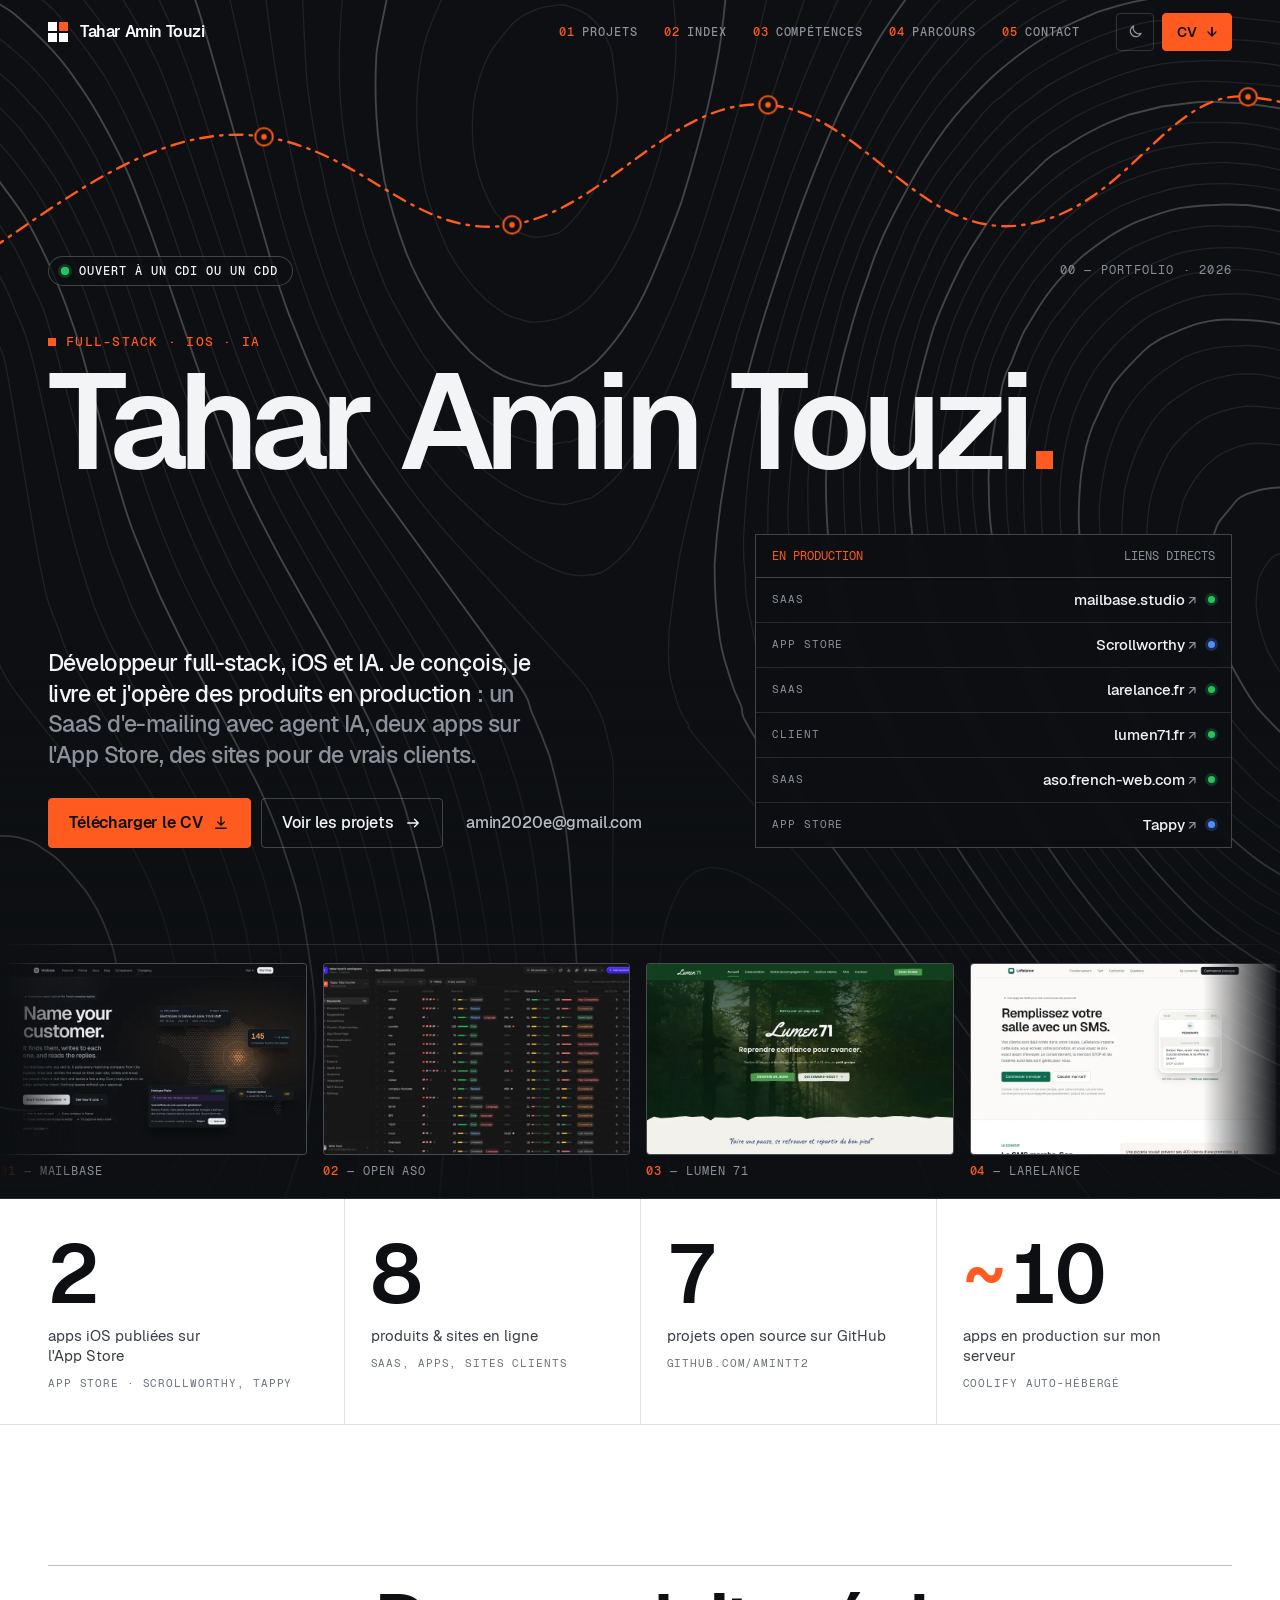
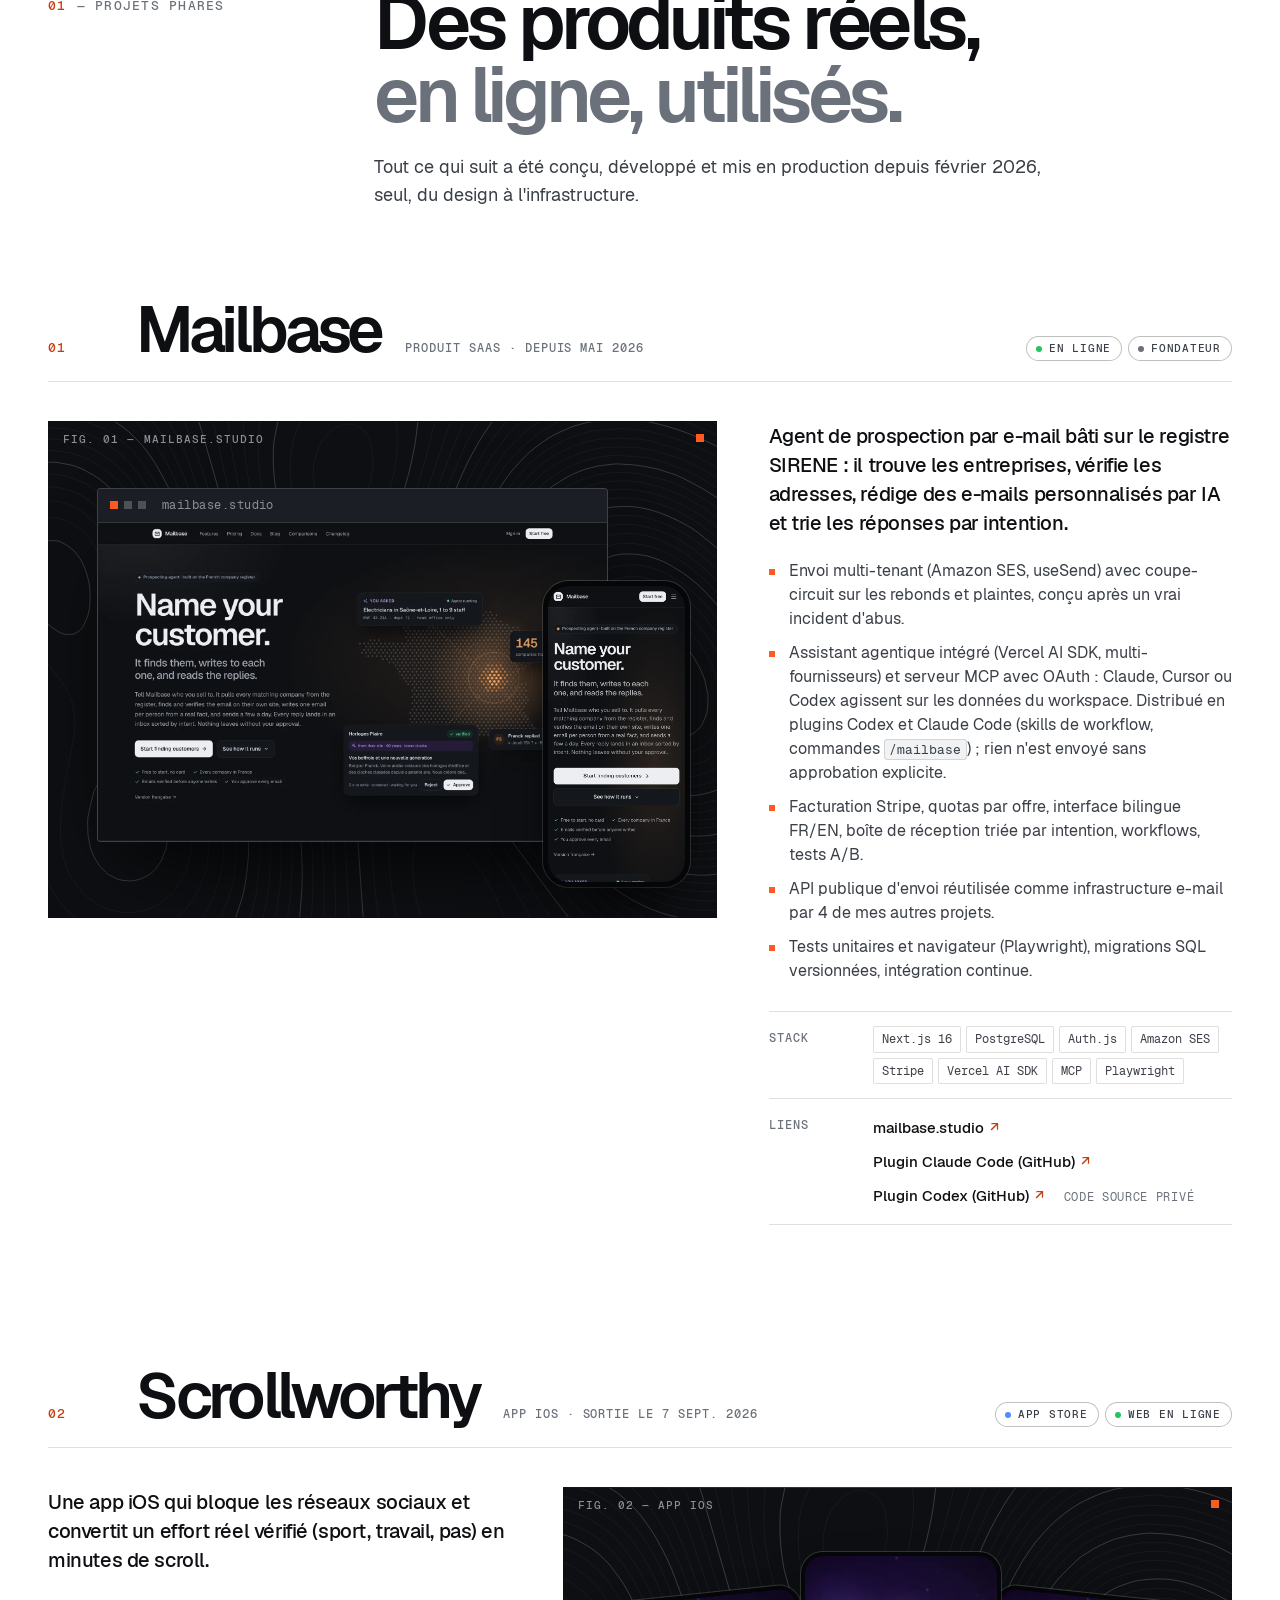
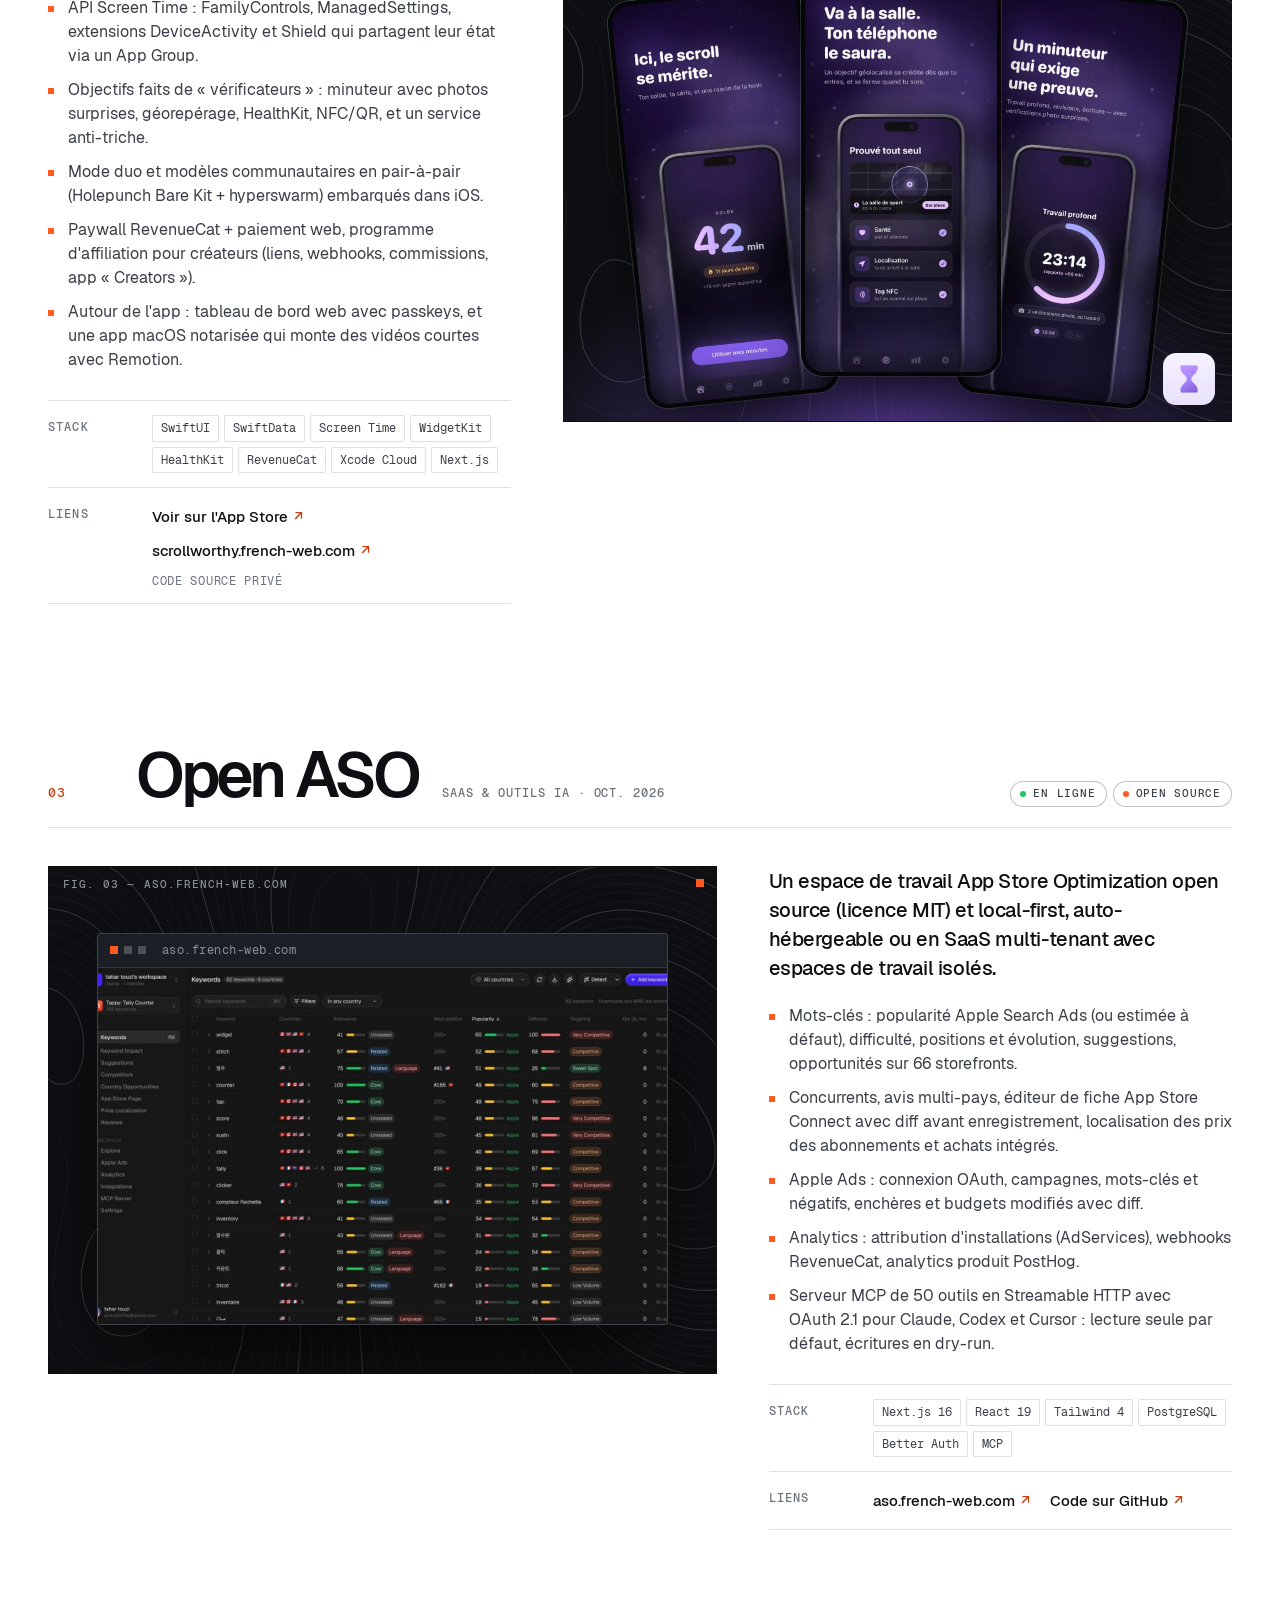
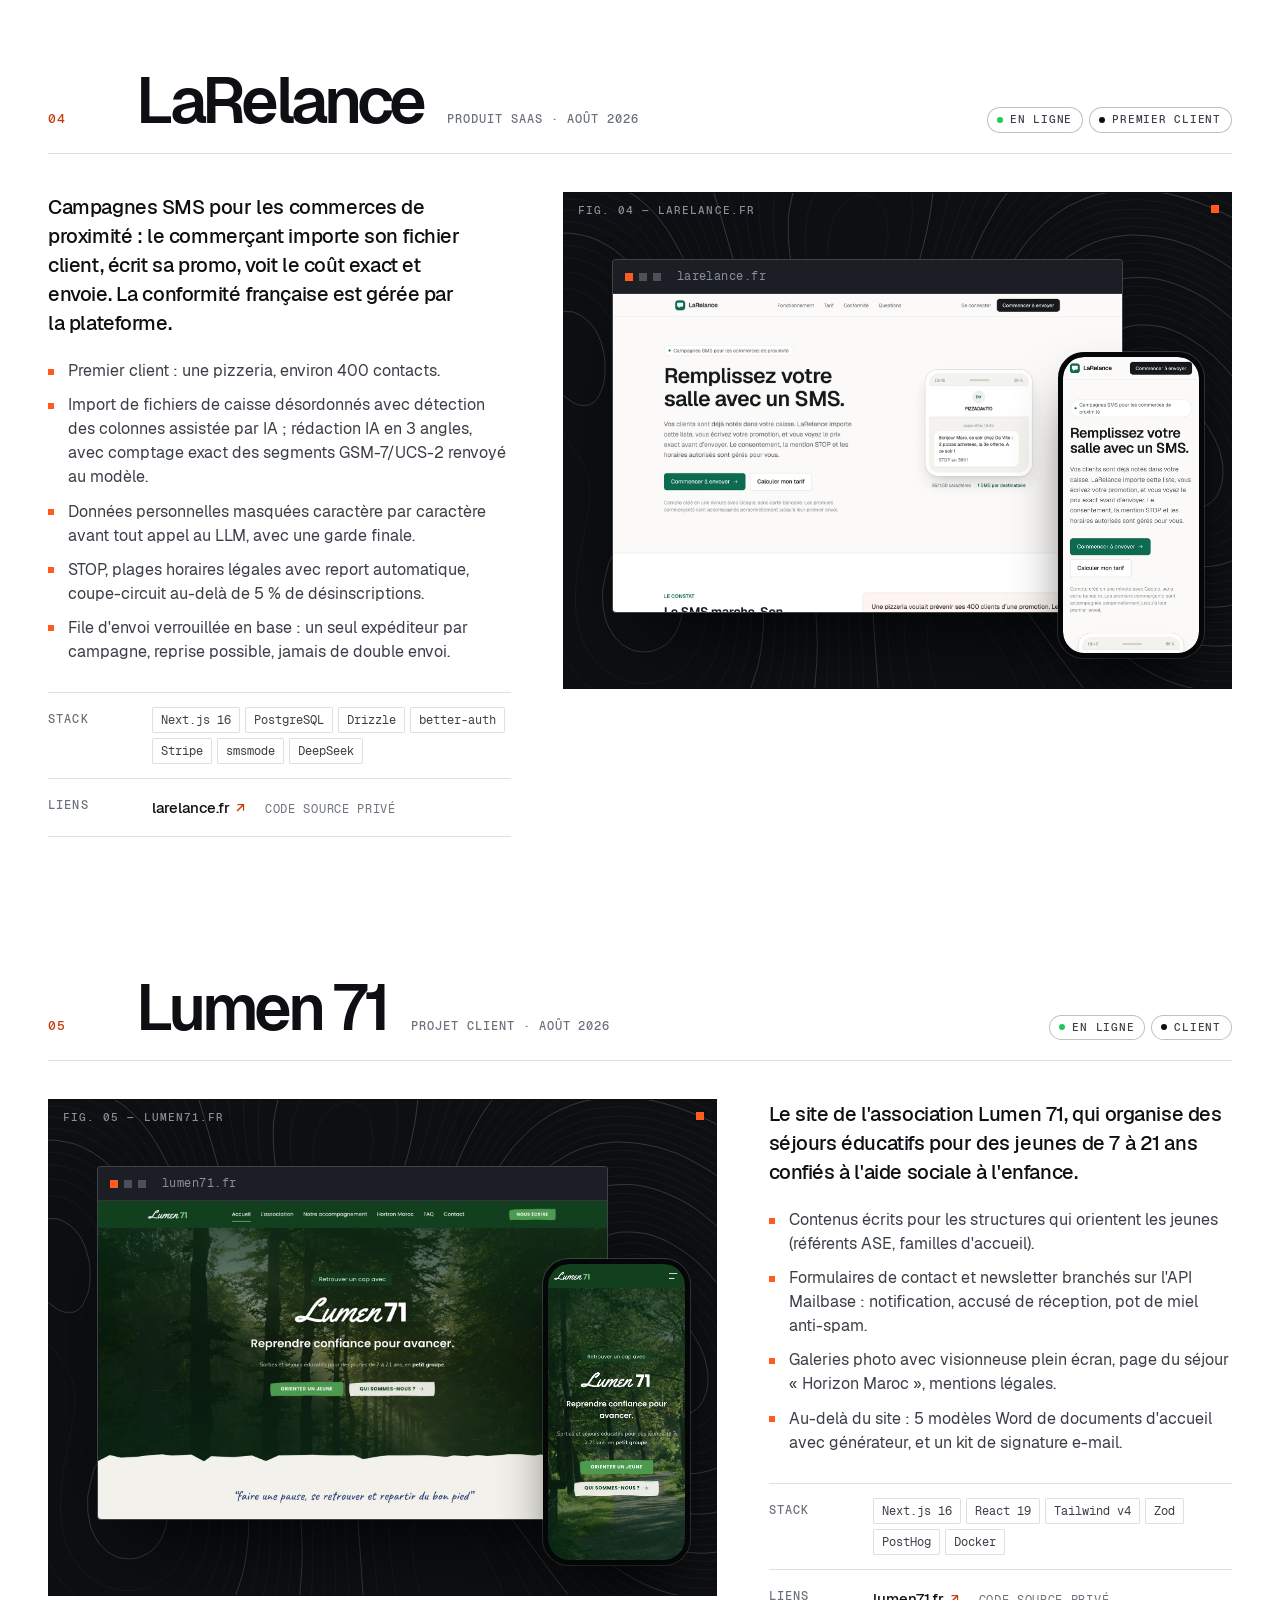
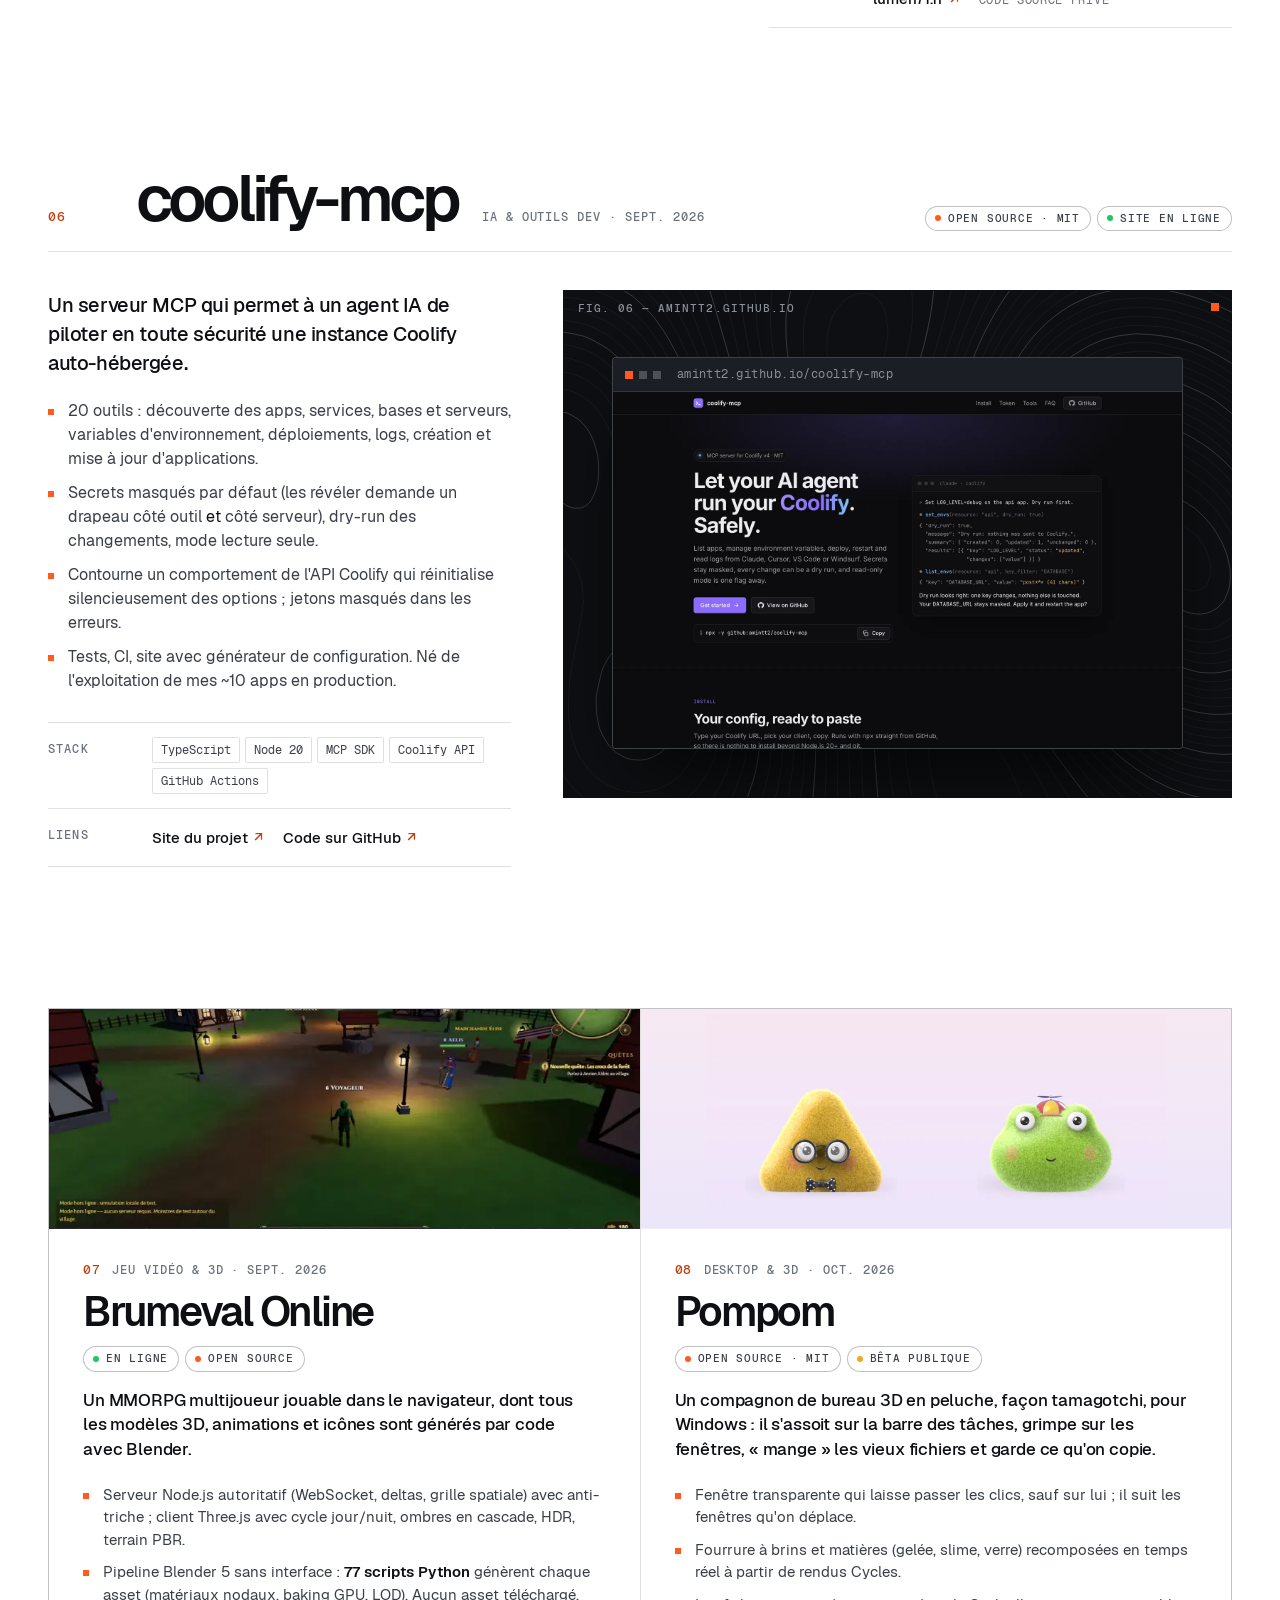
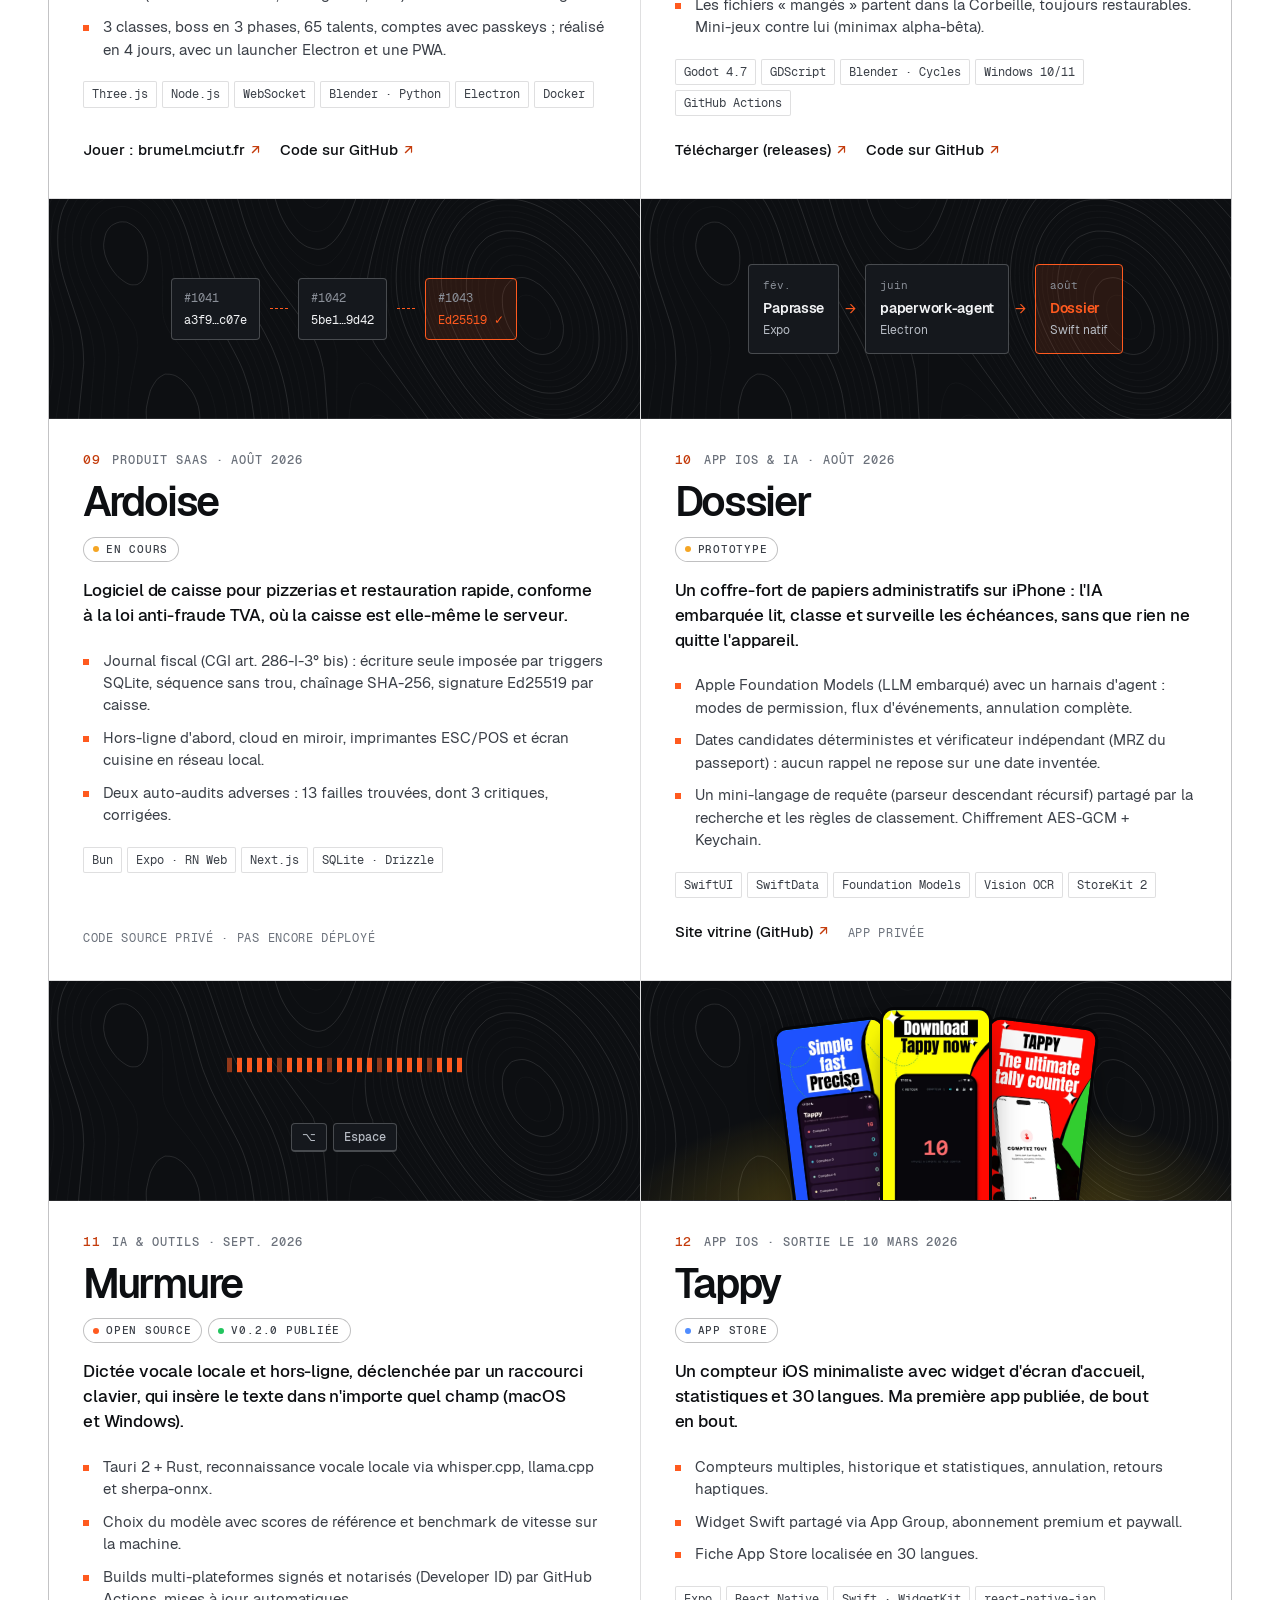
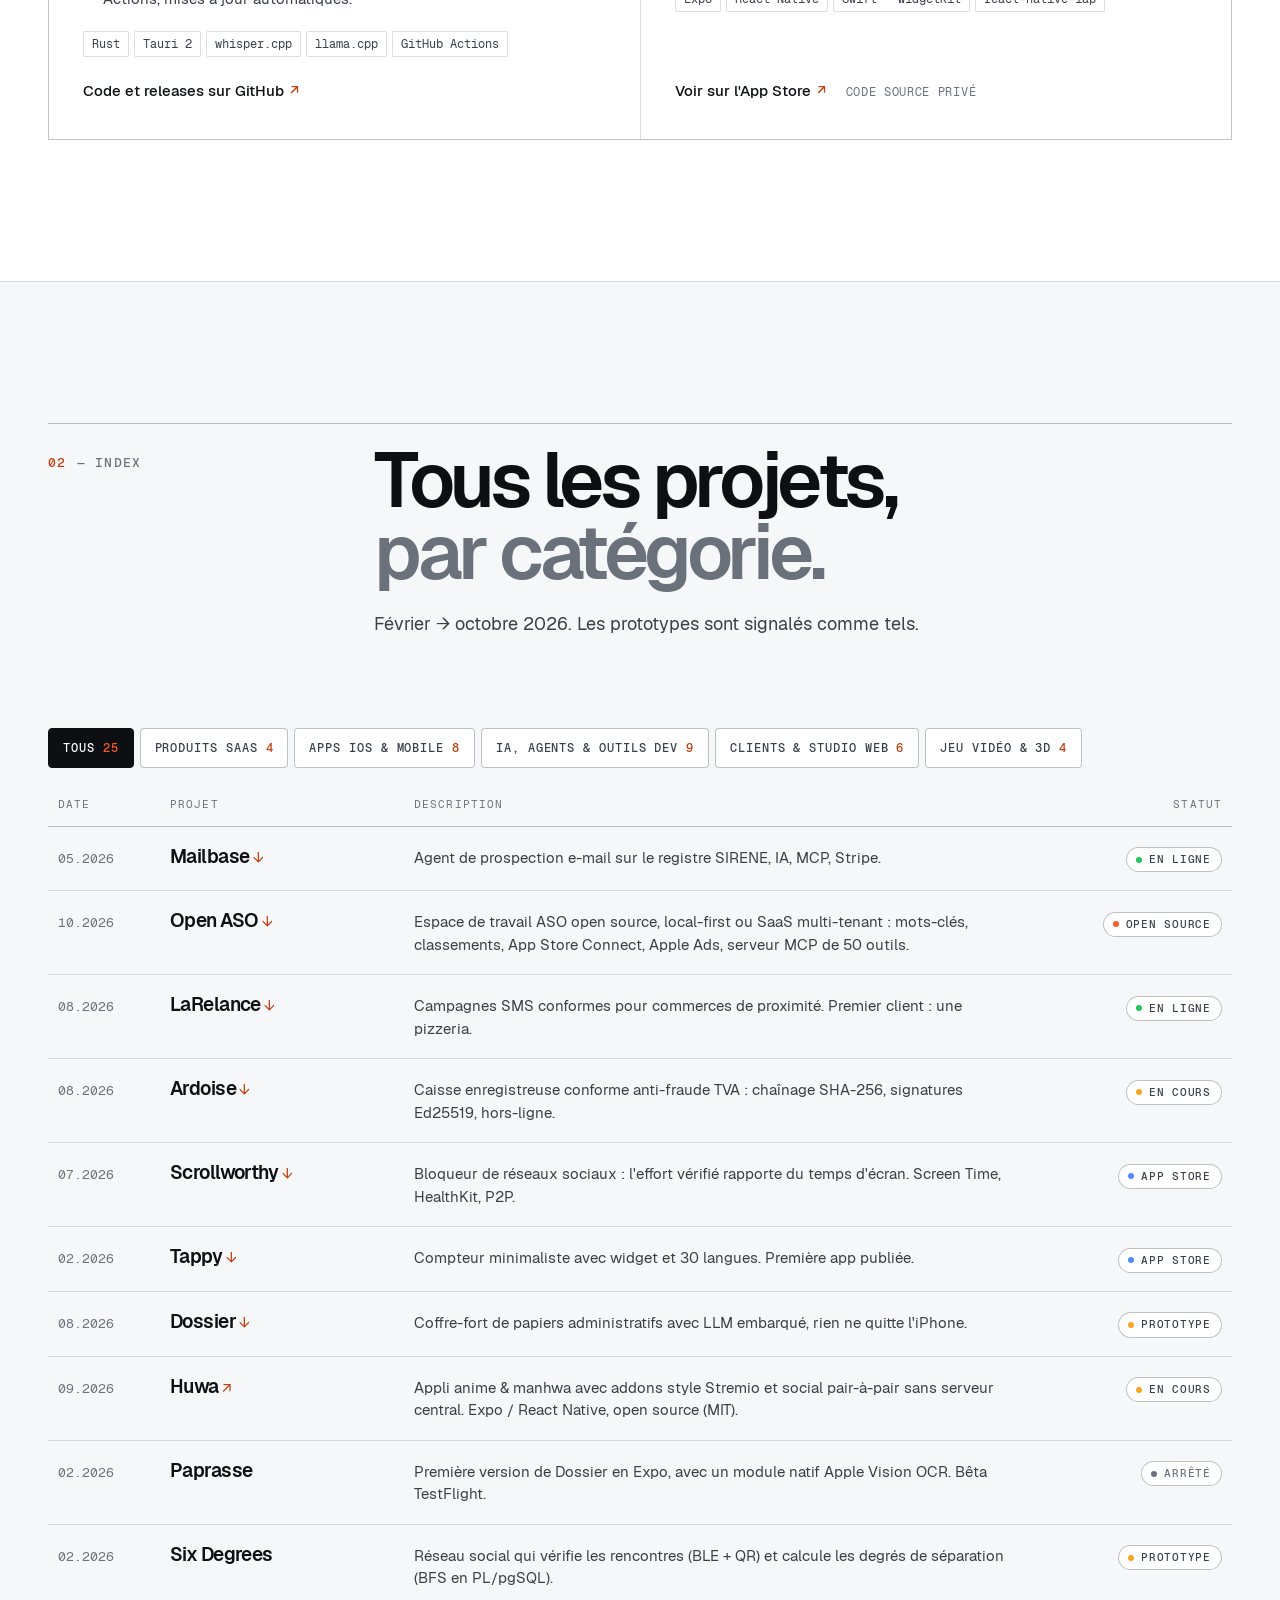
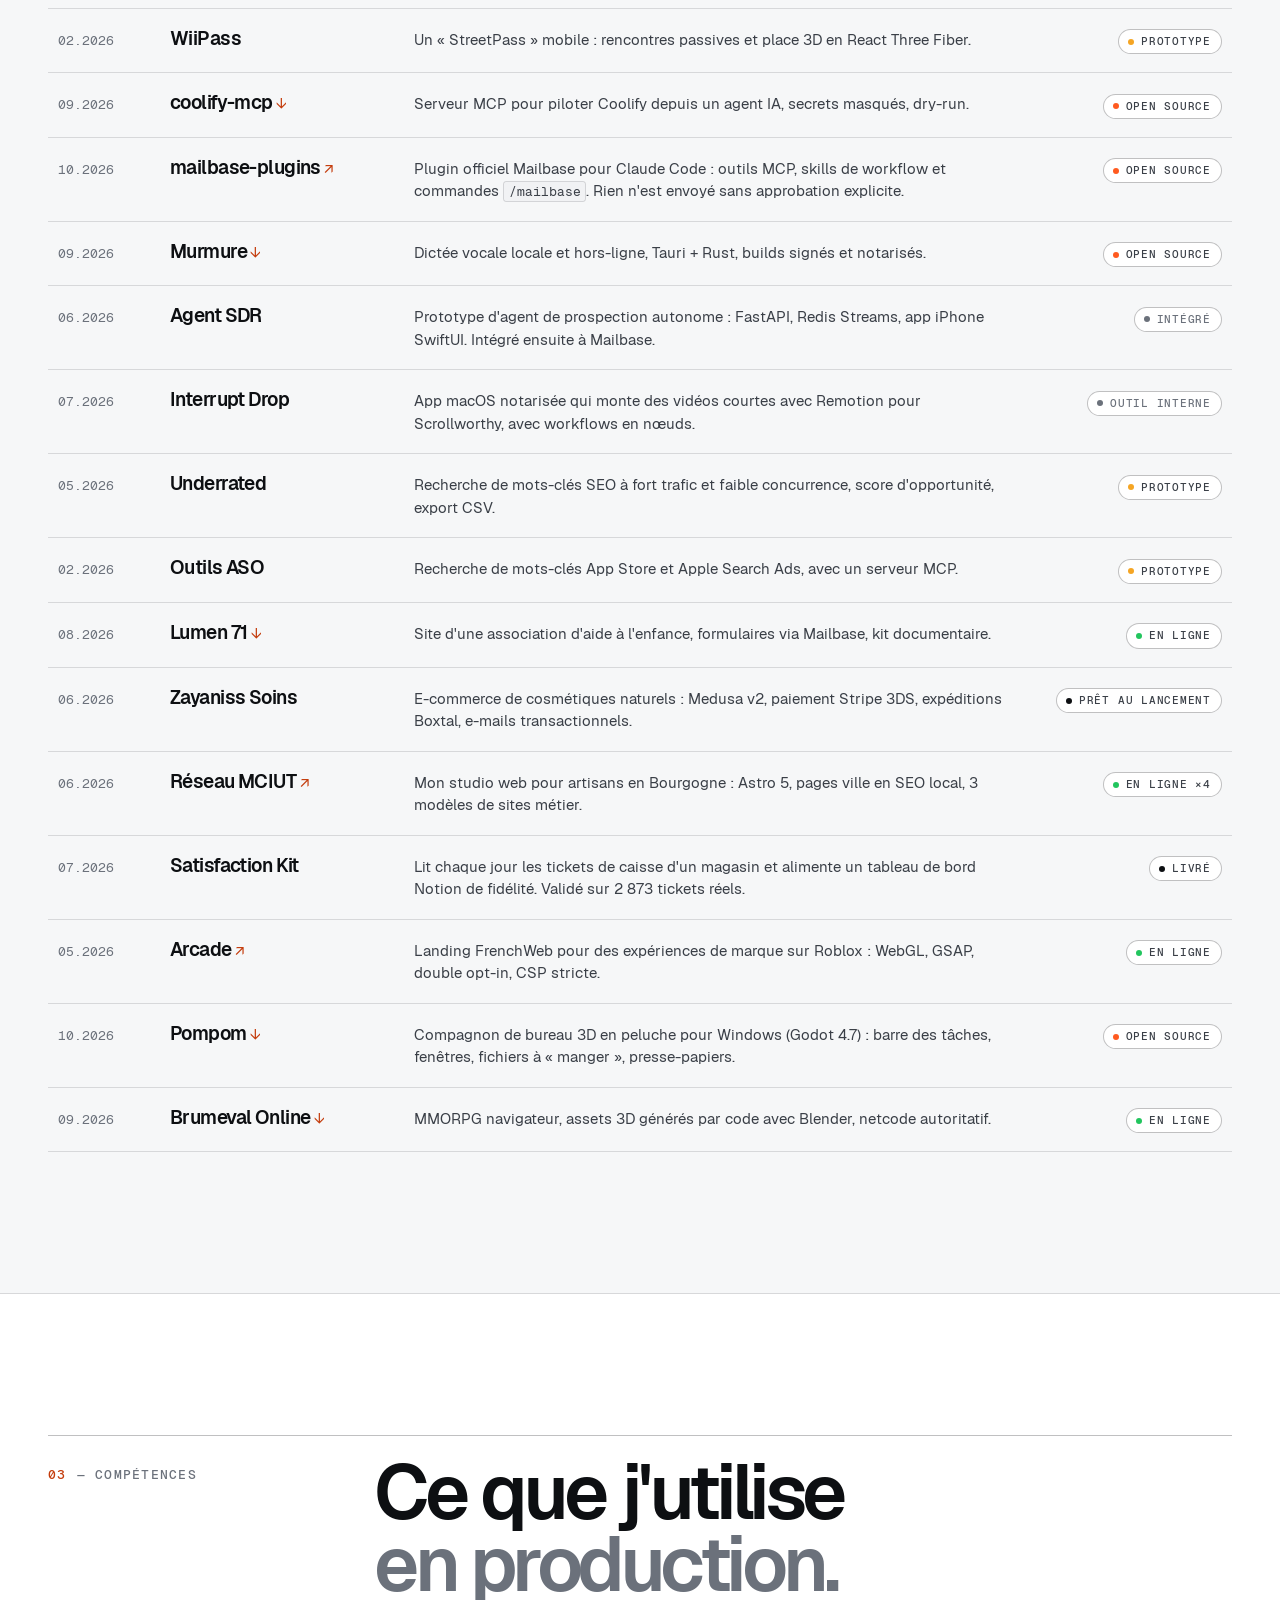
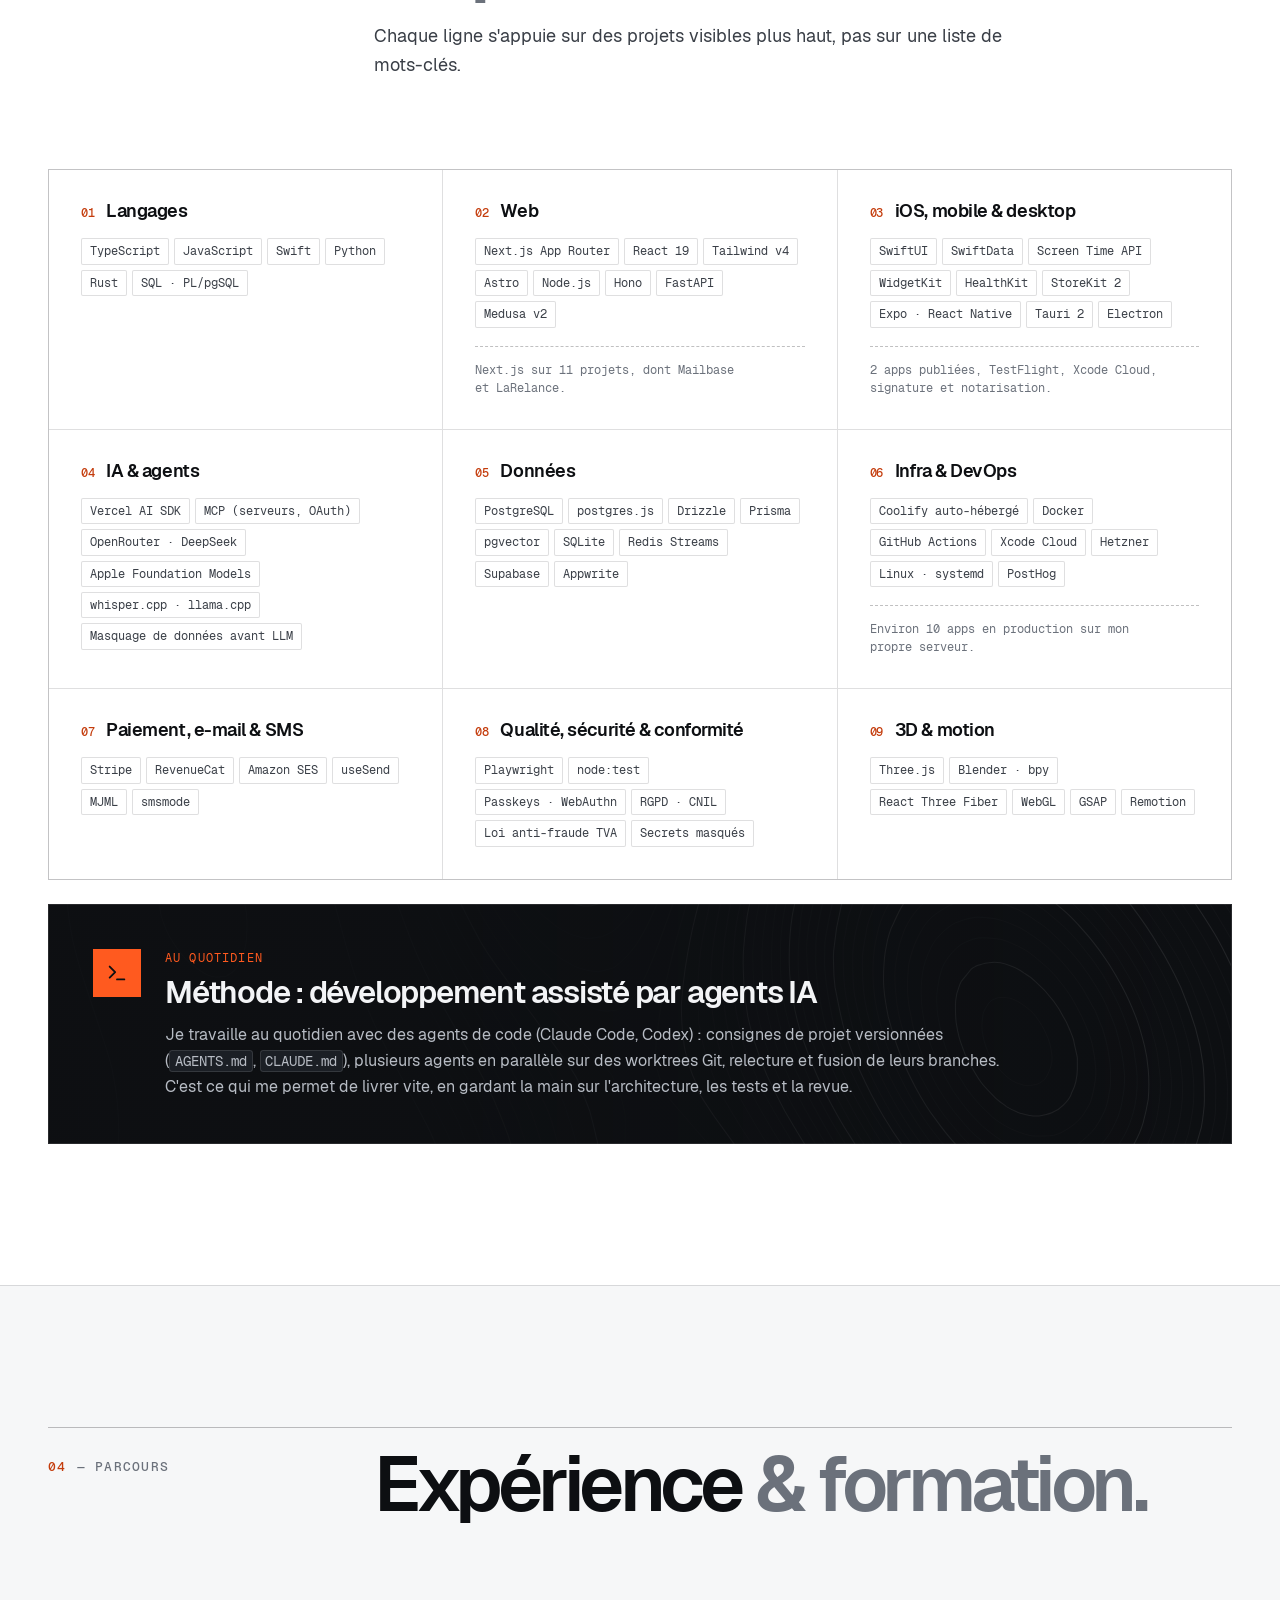
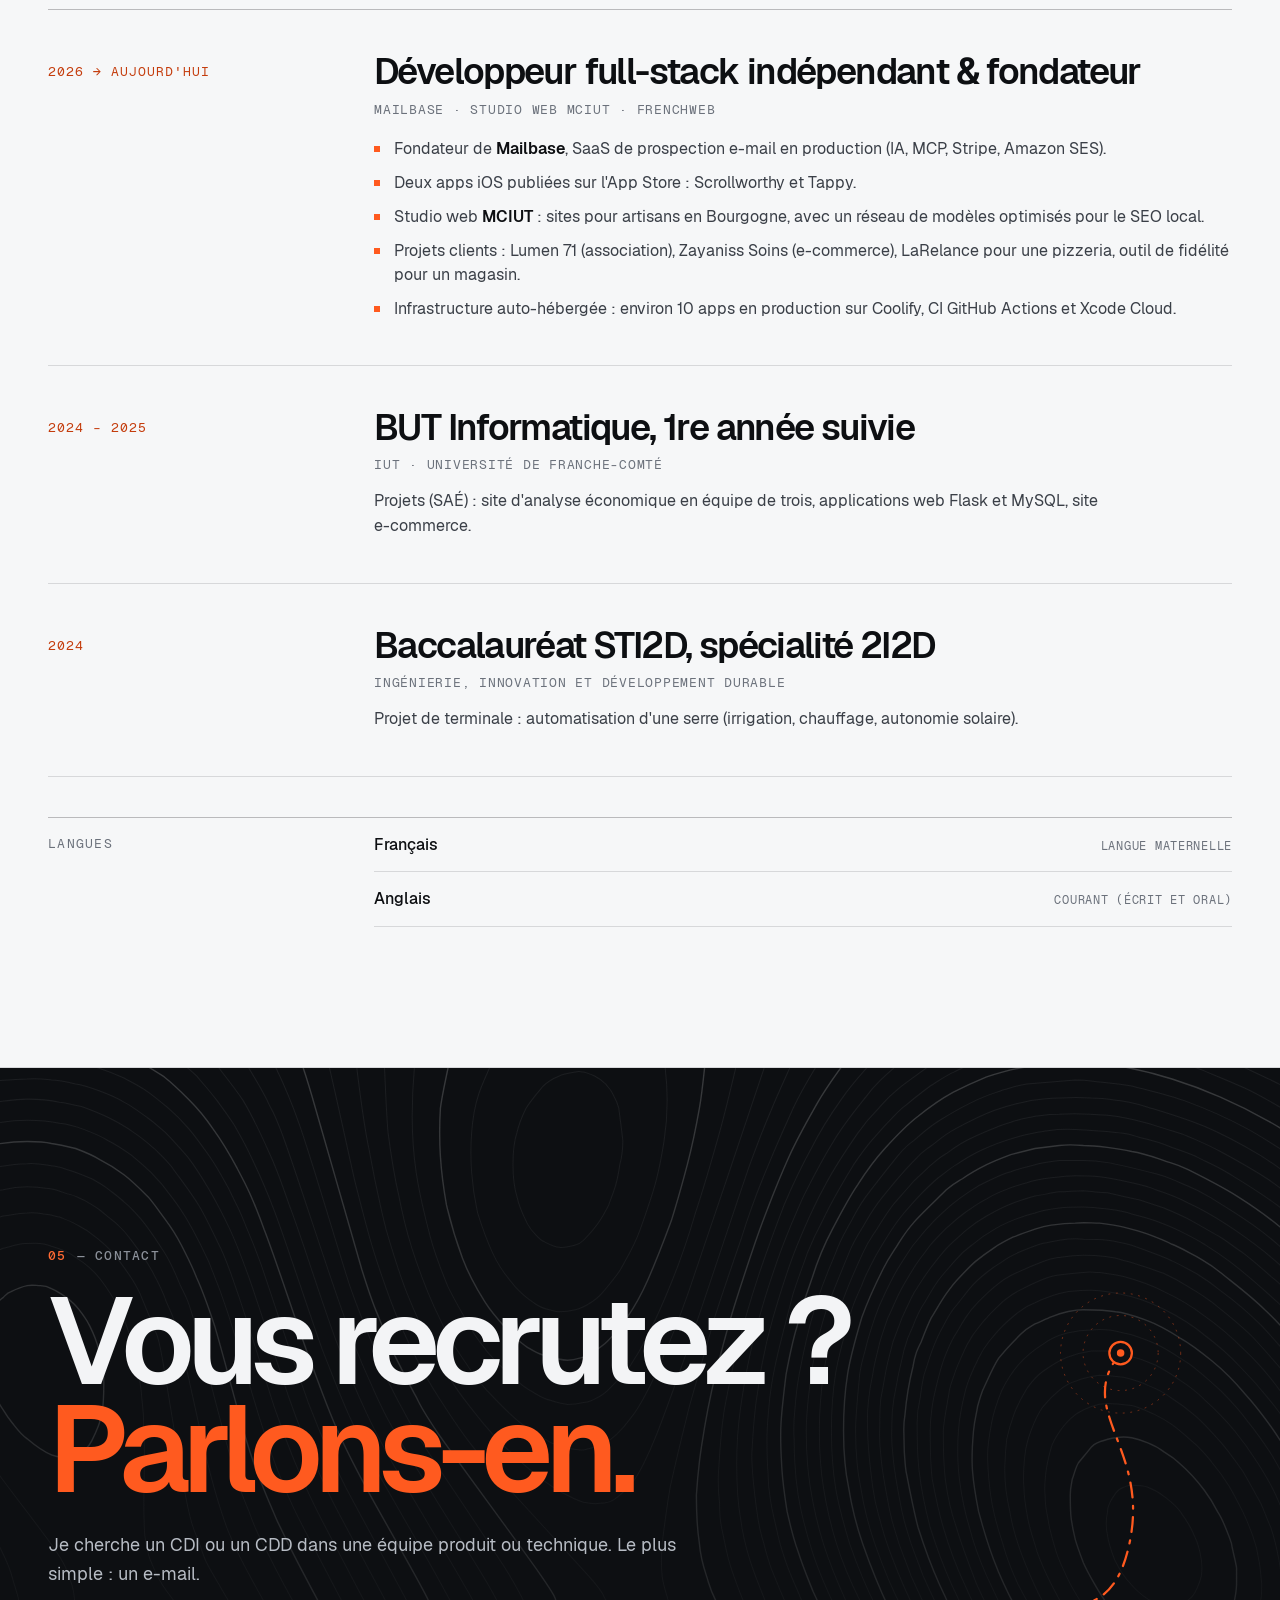
==== commit a48617b5: "Site : scènes WebGL (relief vivant du hero, terrain 3D du contact) et Open ASO en projet phare - ass" ====
--- a/index.html
+++ b/index.html
@@ -33,7 +33,7 @@
   <link rel="preload" href="assets/fonts/Geist-SemiBold.woff2" as="font" type="font/woff2" crossorigin>
   <link rel="preload" href="assets/fonts/Geist-Regular.woff2" as="font" type="font/woff2" crossorigin>
   <link rel="preload" href="assets/fonts/GeistMono-Regular.woff2" as="font" type="font/woff2" crossorigin>
-  <link rel="stylesheet" href="assets/css/style.css">
+  <link rel="stylesheet" href="assets/css/style.css?v=2026-10-09b">
 
   <script>
     // Thème : préférence mémorisée (facultative), sinon celle du système.
@@ -137,7 +137,7 @@
               <li><span class="live-kind mono">App Store</span><a href="https://apps.apple.com/fr/app/scrollworthy-bloqueur/id6792513004" target="_blank" rel="noopener">Scrollworthy</a><span class="dot dot-store" aria-hidden="true"></span></li>
               <li><span class="live-kind mono">SaaS</span><a href="https://larelance.fr" target="_blank" rel="noopener">larelance.fr</a><span class="dot dot-live" aria-hidden="true"></span></li>
               <li><span class="live-kind mono">Client</span><a href="https://lumen71.fr" target="_blank" rel="noopener">lumen71.fr</a><span class="dot dot-live" aria-hidden="true"></span></li>
-              <li><span class="live-kind mono">Jeu</span><a href="https://brumel.mciut.fr" target="_blank" rel="noopener">brumel.mciut.fr</a><span class="dot dot-live" aria-hidden="true"></span></li>
+              <li><span class="live-kind mono">SaaS</span><a href="https://aso.french-web.com" target="_blank" rel="noopener">aso.french-web.com</a><span class="dot dot-live" aria-hidden="true"></span></li>
               <li><span class="live-kind mono">App Store</span><a href="https://apps.apple.com/fr/app/tally-app-tappy/id6759305108" target="_blank" rel="noopener">Tappy</a><span class="dot dot-store" aria-hidden="true"></span></li>
             </ul>
           </aside>
@@ -149,14 +149,13 @@
         <div class="reel-track">
           <ul class="reel-group">
             <li><figure><img src="assets/shots/thumbs/mailbase.webp" width="800" height="500" alt="Page d'accueil de Mailbase" fetchpriority="high"><figcaption><b>01</b> — Mailbase</figcaption></figure></li>
-            <li><figure><img src="assets/shots/thumbs/brumeval-village.webp" width="800" height="450" alt="Brumeval Online : le village de nuit"><figcaption><b>02</b> — Brumeval Online</figcaption></figure></li>
+            <li><figure><img src="assets/shots/thumbs/open-aso.webp" width="800" height="478" alt="Open ASO : suivi des mots-clés App Store, popularité, difficulté et positions"><figcaption><b>02</b> — Open ASO</figcaption></figure></li>
             <li><figure><img src="assets/shots/thumbs/lumen71.webp" width="800" height="500" alt="Site de l'association Lumen 71"><figcaption><b>03</b> — Lumen 71</figcaption></figure></li>
             <li><figure><img src="assets/shots/thumbs/larelance.webp" width="800" height="500" alt="Page d'accueil de LaRelance" loading="lazy"><figcaption><b>04</b> — LaRelance</figcaption></figure></li>
             <li><figure><img src="assets/shots/thumbs/coolify-mcp.webp" width="800" height="500" alt="Site de coolify-mcp" loading="lazy"><figcaption><b>05</b> — coolify-mcp</figcaption></figure></li>
             <li><figure><img src="assets/shots/thumbs/arcade.webp" width="800" height="500" alt="Landing Arcade by FrenchWeb" loading="lazy"><figcaption><b>06</b> — Arcade</figcaption></figure></li>
             <li><figure><img src="assets/shots/thumbs/mciut-electricien.webp" width="800" height="500" alt="Modèle de site pour électricien du réseau MCIUT" loading="lazy"><figcaption><b>07</b> — MCIUT · électricien</figcaption></figure></li>
-            <li><figure><img src="assets/shots/thumbs/brumeval-launcher.webp" width="800" height="500" alt="Brumeval Online : écran de connexion et launcher" loading="lazy"><figcaption><b>08</b> — Brumeval · launcher</figcaption></figure></li>
-            <li><figure><img src="assets/shots/thumbs/mciut.webp" width="800" height="500" alt="Site du studio web MCIUT" loading="lazy"><figcaption><b>09</b> — MCIUT · studio web</figcaption></figure></li>
+            <li><figure><img src="assets/shots/thumbs/mciut.webp" width="800" height="500" alt="Site du studio web MCIUT" loading="lazy"><figcaption><b>08</b> — MCIUT · studio web</figcaption></figure></li>
           </ul>
         </div>
       </div>
@@ -263,35 +262,37 @@
           </div>
         </article>
 
-        <!-- Brumeval -->
-        <article class="case" id="brumeval">
+        <!-- Open ASO -->
+        <article class="case" id="open-aso">
           <header class="case-head reveal">
             <span class="case-num">03</span>
-            <h3 class="case-title">Brumeval Online</h3>
-            <p class="case-meta">Jeu vidéo &amp; 3D · sept. 2026</p>
+            <h3 class="case-title">Open ASO</h3>
+            <p class="case-meta">SaaS &amp; outils IA · oct. 2026</p>
             <ul class="badges"><li class="badge badge-live">En ligne</li><li class="badge badge-oss">Open source</li></ul>
           </header>
           <div class="case-grid">
             <div class="case-media reveal">
-              <div class="plate game-stack" data-cap="Fig. 03 — brumel.mciut.fr">
-                <figure class="shot shot-main"><img src="assets/shots/brumeval-village.webp" width="1280" height="720" alt="Brumeval Online : le village éclairé de nuit, interface de jeu" loading="lazy"></figure>
-                <figure class="shot shot-inset"><img src="assets/shots/brumeval-launcher.webp" width="1440" height="900" alt="Brumeval Online : création de compte et téléchargement du launcher" loading="lazy"></figure>
+              <div class="plate" data-cap="Fig. 03 — aso.french-web.com">
+                <div class="browser">
+                  <div class="browser-bar"><span></span><span></span><span></span><p class="browser-url mono">aso.french-web.com</p></div>
+                  <img src="assets/shots/open-aso.webp" width="1408" height="840" alt="Open ASO : suivi des mots-clés App Store, popularité, difficulté et positions" loading="lazy">
+                </div>
               </div>
             </div>
             <div class="case-body reveal">
-              <p class="case-pitch">Un MMORPG multijoueur jouable dans le navigateur, dont tous les modèles 3D, animations et icônes sont générés par code avec Blender.</p>
-              <ul class="points">
-                <li>Serveur Node.js autoritatif (WebSocket, deltas, grille spatiale) avec anti-triche vitesse, téléportation et murs.</li>
-                <li>Client Three.js&nbsp;: cycle jour/nuit synchronisé par le serveur, ombres en cascade, HDR, terrain PBR, herbe et eau.</li>
-                <li>Pipeline Blender 5 sans interface&nbsp;: <strong>77 scripts Python</strong> génèrent chaque asset (matériaux nodaux, baking GPU, LOD). Aucun asset téléchargé.</li>
-                <li>Combat exigeant, 3 classes, boss en 3 phases, arbre de 65 talents piloté par les données, comptes avec passkeys.</li>
-                <li>Réalisé en 4 jours, avec un launcher Electron (Windows, macOS, Linux) et une PWA.</li>
+              <p class="case-pitch">Un espace de travail App Store Optimization open source (licence MIT) et local-first, auto-hébergeable ou en SaaS multi-tenant avec espaces de travail isolés.</p>
+              <ul class="points">
+                <li>Mots-clés&nbsp;: popularité Apple Search Ads (ou estimée à défaut), difficulté, positions et évolution, suggestions, opportunités sur 66 storefronts.</li>
+                <li>Concurrents, avis multi-pays, éditeur de fiche App Store Connect avec diff avant enregistrement, localisation des prix des abonnements et achats intégrés.</li>
+                <li>Apple Ads&nbsp;: connexion OAuth, campagnes, mots-clés et négatifs, enchères et budgets modifiés avec diff.</li>
+                <li>Analytics&nbsp;: attribution d'installations (AdServices), webhooks RevenueCat, analytics produit PostHog.</li>
+                <li>Serveur MCP de 50 outils en Streamable HTTP avec OAuth&nbsp;2.1 pour Claude, Codex et Cursor&nbsp;: lecture seule par défaut, écritures en dry-run.</li>
               </ul>
               <dl class="spec">
-                <div><dt>Stack</dt><dd><ul class="chips"><li>Three.js</li><li>Node.js</li><li>WebSocket</li><li>Blender · Python</li><li>Electron</li><li>Docker</li></ul></dd></div>
+                <div><dt>Stack</dt><dd><ul class="chips"><li>Next.js 16</li><li>React 19</li><li>Tailwind 4</li><li>PostgreSQL</li><li>Better Auth</li><li>MCP</li></ul></dd></div>
                 <div><dt>Liens</dt><dd class="links">
-                  <a class="link-arrow" href="https://brumel.mciut.fr" target="_blank" rel="noopener">Jouer : brumel.mciut.fr</a>
-                  <a class="link-arrow" href="https://github.com/amintt2/brumeval-online" target="_blank" rel="noopener">Code sur GitHub</a>
+                  <a class="link-arrow" href="https://aso.french-web.com" target="_blank" rel="noopener">aso.french-web.com</a>
+                  <a class="link-arrow" href="https://github.com/amintt2/open-aso" target="_blank" rel="noopener">Code sur GitHub</a>
                 </dd></div>
               </dl>
             </div>
@@ -411,26 +412,22 @@
 
         <!-- Projets phares compacts -->
         <div class="minis">
-          <article class="mini reveal" id="open-aso">
-            <div class="mini-visual on-night aso" aria-hidden="true">
-              <ul class="aso-grid">
-                <li>Mots-clés</li><li>Classements</li><li>Concurrents</li>
-                <li>App Store Connect</li><li>Prix localisés</li><li>Apple Ads</li>
-                <li>Analytics</li><li class="aso-mcp">Serveur MCP · 50 outils</li>
-              </ul>
+          <article class="mini reveal" id="brumeval">
+            <div class="mini-visual on-night shot-visual" aria-hidden="true">
+              <img src="assets/shots/thumbs/brumeval-village.webp" width="800" height="450" alt="" loading="lazy">
             </div>
             <div class="mini-body">
-              <p class="mini-meta"><span class="case-num">07</span><span>SaaS &amp; outils IA · oct. 2026</span></p>
-              <h3>Open ASO</h3>
-              <ul class="badges"><li class="badge badge-oss">Open source · MIT</li></ul>
-              <p class="mini-pitch">Un espace de travail App Store Optimization open source et local-first, auto-hébergeable ou en SaaS multi-tenant avec espaces de travail isolés.</p>
-              <ul class="points">
-                <li>Mots-clés, classements, concurrents, avis, éditeur de fiche App Store Connect avec diff avant enregistrement, localisation des prix.</li>
-                <li>Apple Ads (campagnes, enchères, mots-clés négatifs) et analytics&nbsp;: attribution d'installations, webhooks RevenueCat, PostHog.</li>
-                <li>Serveur MCP de 50 outils avec OAuth&nbsp;2.1 pour Claude, Codex et Cursor&nbsp;: lecture seule par défaut, écritures en dry-run.</li>
-              </ul>
-              <ul class="chips" aria-label="Stack"><li>Next.js 16</li><li>React 19</li><li>Tailwind 4</li><li>PostgreSQL</li><li>Better Auth</li><li>MCP</li></ul>
-              <p class="links"><a class="link-arrow" href="https://github.com/amintt2/open-aso" target="_blank" rel="noopener">Code sur GitHub</a><a class="link-arrow" href="https://aso.french-web.com" target="_blank" rel="noopener">Instance hébergée</a></p>
+              <p class="mini-meta"><span class="case-num">07</span><span>Jeu vidéo &amp; 3D · sept. 2026</span></p>
+              <h3>Brumeval Online</h3>
+              <ul class="badges"><li class="badge badge-live">En ligne</li><li class="badge badge-oss">Open source</li></ul>
+              <p class="mini-pitch">Un MMORPG multijoueur jouable dans le navigateur, dont tous les modèles 3D, animations et icônes sont générés par code avec Blender.</p>
+              <ul class="points">
+                <li>Serveur Node.js autoritatif (WebSocket, deltas, grille spatiale) avec anti-triche&nbsp;; client Three.js avec cycle jour/nuit, ombres en cascade, HDR, terrain PBR.</li>
+                <li>Pipeline Blender 5 sans interface&nbsp;: <strong>77 scripts Python</strong> génèrent chaque asset (matériaux nodaux, baking GPU, LOD). Aucun asset téléchargé.</li>
+                <li>3 classes, boss en 3 phases, 65 talents, comptes avec passkeys&nbsp;; réalisé en 4 jours, avec un launcher Electron et une PWA.</li>
+              </ul>
+              <ul class="chips" aria-label="Stack"><li>Three.js</li><li>Node.js</li><li>WebSocket</li><li>Blender · Python</li><li>Electron</li><li>Docker</li></ul>
+              <p class="links"><a class="link-arrow" href="https://brumel.mciut.fr" target="_blank" rel="noopener">Jouer : brumel.mciut.fr</a><a class="link-arrow" href="https://github.com/amintt2/brumeval-online" target="_blank" rel="noopener">Code sur GitHub</a></p>
             </div>
           </article>
 
@@ -570,7 +567,7 @@
               <span class="row-desc">Agent de prospection e-mail sur le registre SIRENE, IA, MCP, Stripe.</span>
               <span class="row-status"><span class="badge badge-live">En ligne</span></span>
             </li>
-            <li class="row" data-cat="saas ia mobile">
+            <li class="row" data-cat="saas ia mobile" data-preview="assets/shots/thumbs/open-aso.webp">
               <span class="row-date mono">10.2026</span>
               <a class="row-name" href="#open-aso">Open ASO</a>
               <span class="row-desc">Espace de travail ASO open source, local-first ou SaaS multi-tenant&nbsp;: mots-clés, classements, App Store Connect, Apple Ads, serveur MCP de 50 outils.</span>
@@ -815,7 +812,7 @@
           <li class="tl reveal">
             <p class="tl-date mono">2024 – 2025</p>
             <div class="tl-body">
-              <h3>BUT Informatique</h3>
+              <h3>BUT Informatique, 1re année suivie</h3>
               <p class="tl-org">IUT · Université de Franche-Comté</p>
               <p>Projets (SAÉ)&nbsp;: site d'analyse économique en équipe de trois, applications web Flask et MySQL, site e-commerce.</p>
             </div>
@@ -868,6 +865,7 @@
             github.com/amintt2
           </a>
         </div>
+        <div class="terrain" aria-hidden="true"></div>
       </div>
     </section>
   </main>
@@ -881,6 +879,7 @@
     </div>
   </footer>
 
-  <script src="assets/js/main.js" defer></script>
+  <script src="assets/js/main.js?v=2026-10-09" defer></script>
+  <script src="assets/js/scene.js?v=2026-10-09b" defer></script>
 </body>
 </html>
--- a/assets/css/style.css
+++ b/assets/css/style.css
@@ -501,9 +501,6 @@
 .app-icon { position: absolute; right: 16px; bottom: 16px; width: 52px; height: 52px; border-radius: 13px; box-shadow: 0 10px 30px -10px rgb(0 0 0 / 0.8); z-index: 3; }
 @media (max-width: 600px) { .phones-stage .phone { border-width: 3px; border-radius: 14px; } .phones-stage .phone img { border-radius: 11px; } .app-icon { width: 40px; height: 40px; border-radius: 10px; } }
 
-.game-stack { padding-bottom: calc(var(--pad) + 13%); }
-.shot img { border-radius: var(--radius); border: 1px solid rgb(255 255 255 / 0.18); box-shadow: 0 40px 80px -30px rgb(0 0 0 / 0.9); }
-.shot-inset { position: absolute; width: 44%; right: 4%; bottom: 6%; }
 
 /* ---------- Cartes compactes (cellules d'une grille à filets) ---------- */
 .minis {
@@ -527,13 +524,8 @@
 .mini .chips { margin-top: 20px; }
 .mini .links { margin-top: auto; padding-top: 22px; }
 
-/* Visuel : Open ASO */
-.aso { padding: 22px; }
-.aso-grid { display: grid; grid-template-columns: repeat(3, minmax(0, 1fr)); width: 100%; max-width: 440px; border: 1px solid var(--rule-strong); background: rgb(13 15 18 / 0.7); }
-.aso-grid li { padding: 12px 10px; font: 500 11px/1.25 var(--font-mono); letter-spacing: 0.06em; text-transform: uppercase; color: var(--text-2); border-right: 1px solid var(--rule); border-bottom: 1px solid var(--rule); }
-.aso-grid li:nth-child(3n) { border-right: 0; }
-.aso-grid li:nth-last-child(-n+2) { border-bottom: 0; }
-.aso-grid .aso-mcp { grid-column: span 2; border-right: 0; color: var(--on-accent); background: var(--accent); }
+/* Visuel : capture plein cadre (Brumeval Online) */
+.shot-visual img { width: 100%; height: 100%; object-fit: cover; object-position: center 60%; }
 
 /* Visuel : Pompom */
 .pompom { padding: 20px; background: linear-gradient(180deg, #f6e9f3, #ece6fa); }
@@ -727,6 +719,28 @@
 .contact-route .target { fill: none; stroke: var(--accent); stroke-width: 1; stroke-opacity: 0.45; stroke-dasharray: 2 6; }
 @media (max-width: 900px) { .contact-route { display: none; } }
 
+/* ---------- Scènes WebGL (assets/js/scene.js) ----------
+   Les canvas n'existent que si WebGL fonctionne ; sinon topo.svg et le tracé SVG restent seuls. */
+.gl-canvas { position: absolute; inset: 0; display: block; width: 100%; height: 100%; pointer-events: none; opacity: 0; transition: opacity 1100ms var(--ease-out); }
+.gl-canvas.is-on { opacity: 1; }
+.hero-gl { z-index: -2; }
+/* Terrain 3D du contact : remplace le tracé SVG quand il est actif. */
+.terrain { display: none; }
+.contact.has-terrain .contact-route { display: none; }
+.contact.has-terrain .terrain {
+  display: block; position: absolute; z-index: -1; pointer-events: none;
+  top: 58%; right: calc(max(0px, 50% - var(--maxw) / 2) - 6vw);
+  width: min(52vw, 800px); aspect-ratio: 1; transform: translateY(-50%);
+}
+@media (max-width: 900px) {
+  .contact.has-terrain .terrain {
+    position: relative; top: auto; right: auto; transform: none;
+    width: auto; aspect-ratio: 5 / 4; max-height: 70vh;
+    margin: 0 calc(-1 * var(--gutter)) calc(-1 * clamp(96px, 14vw, 190px) + 8px);
+  }
+}
+@media (prefers-reduced-motion: reduce) { .gl-canvas { transition: none; } }
+
 /* ---------- Pied de page ---------- */
 .footer { background: var(--night); border-top: 1px solid var(--rule); padding-block: 26px; }
 .footer-inner { display: flex; flex-wrap: wrap; align-items: center; gap: 12px 24px; font: 11.5px/1.4 var(--font-mono); letter-spacing: 0.08em; text-transform: uppercase; color: var(--text-3); }
